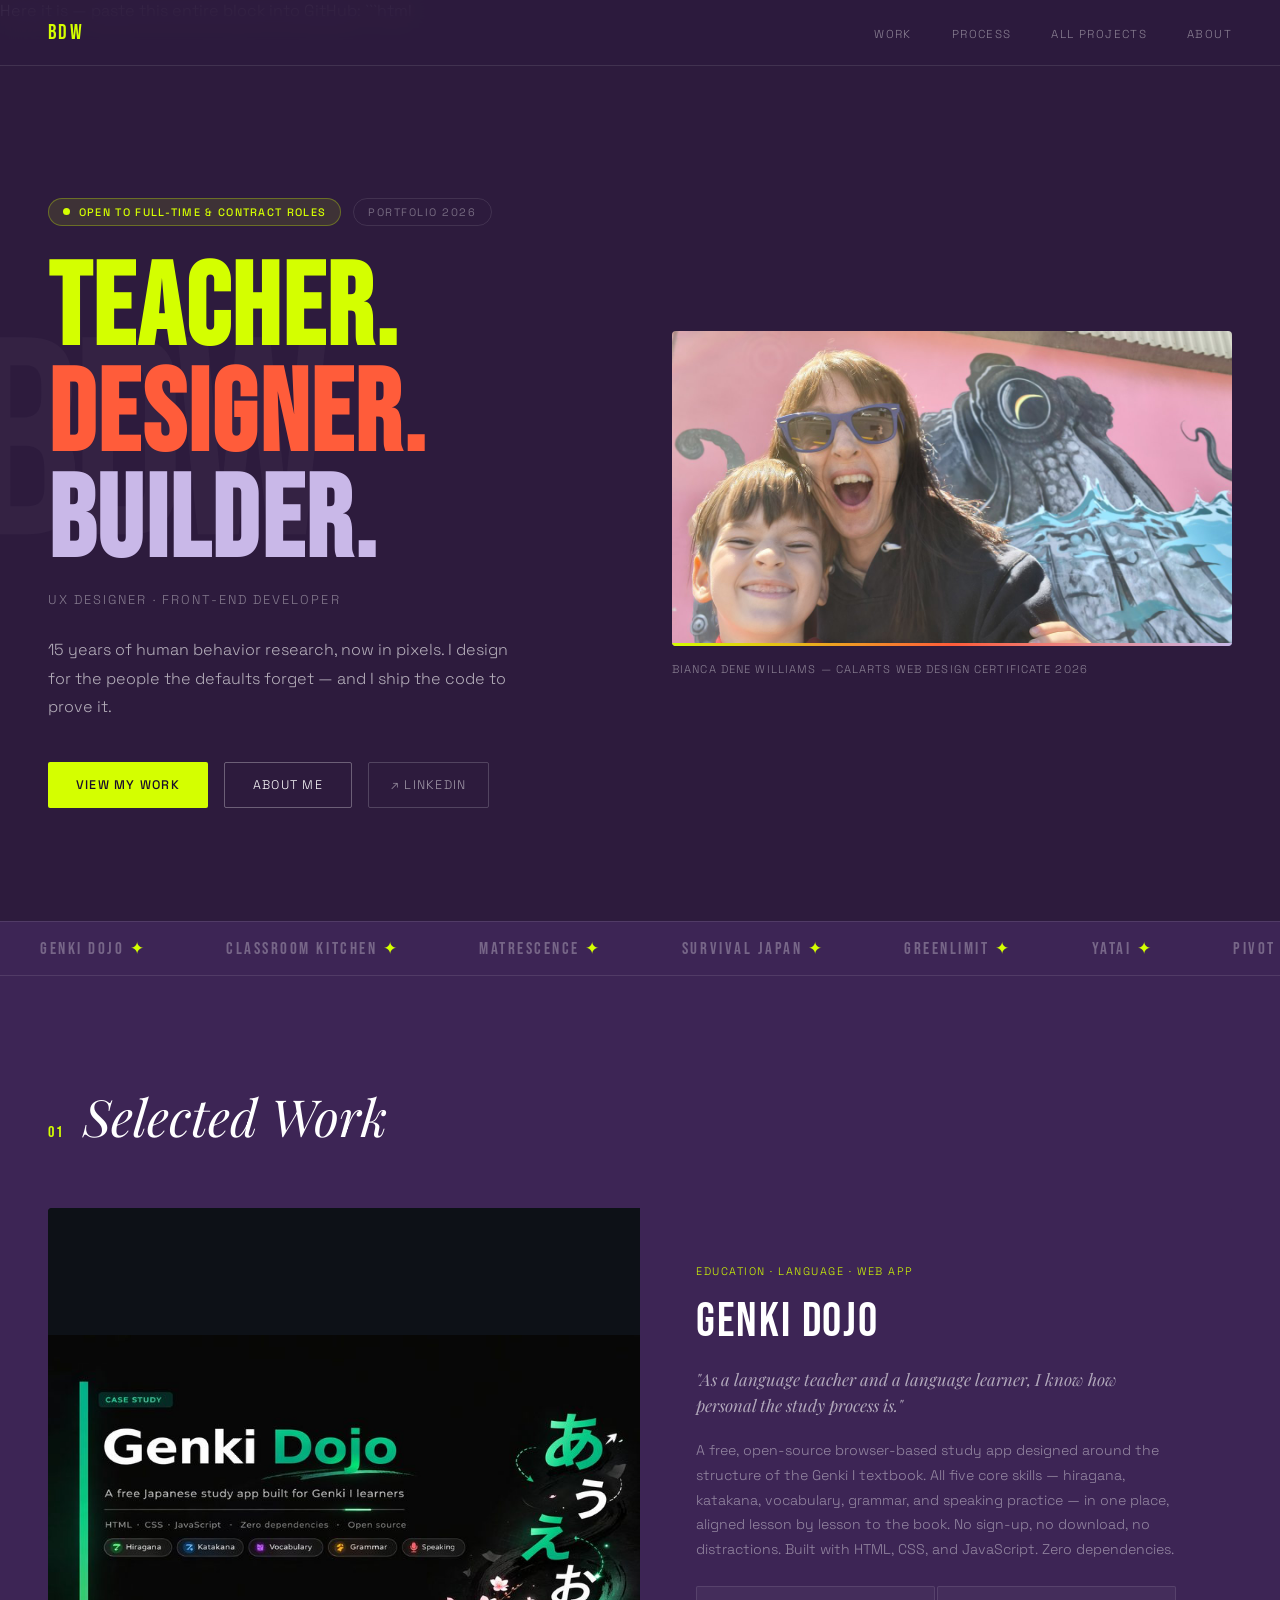
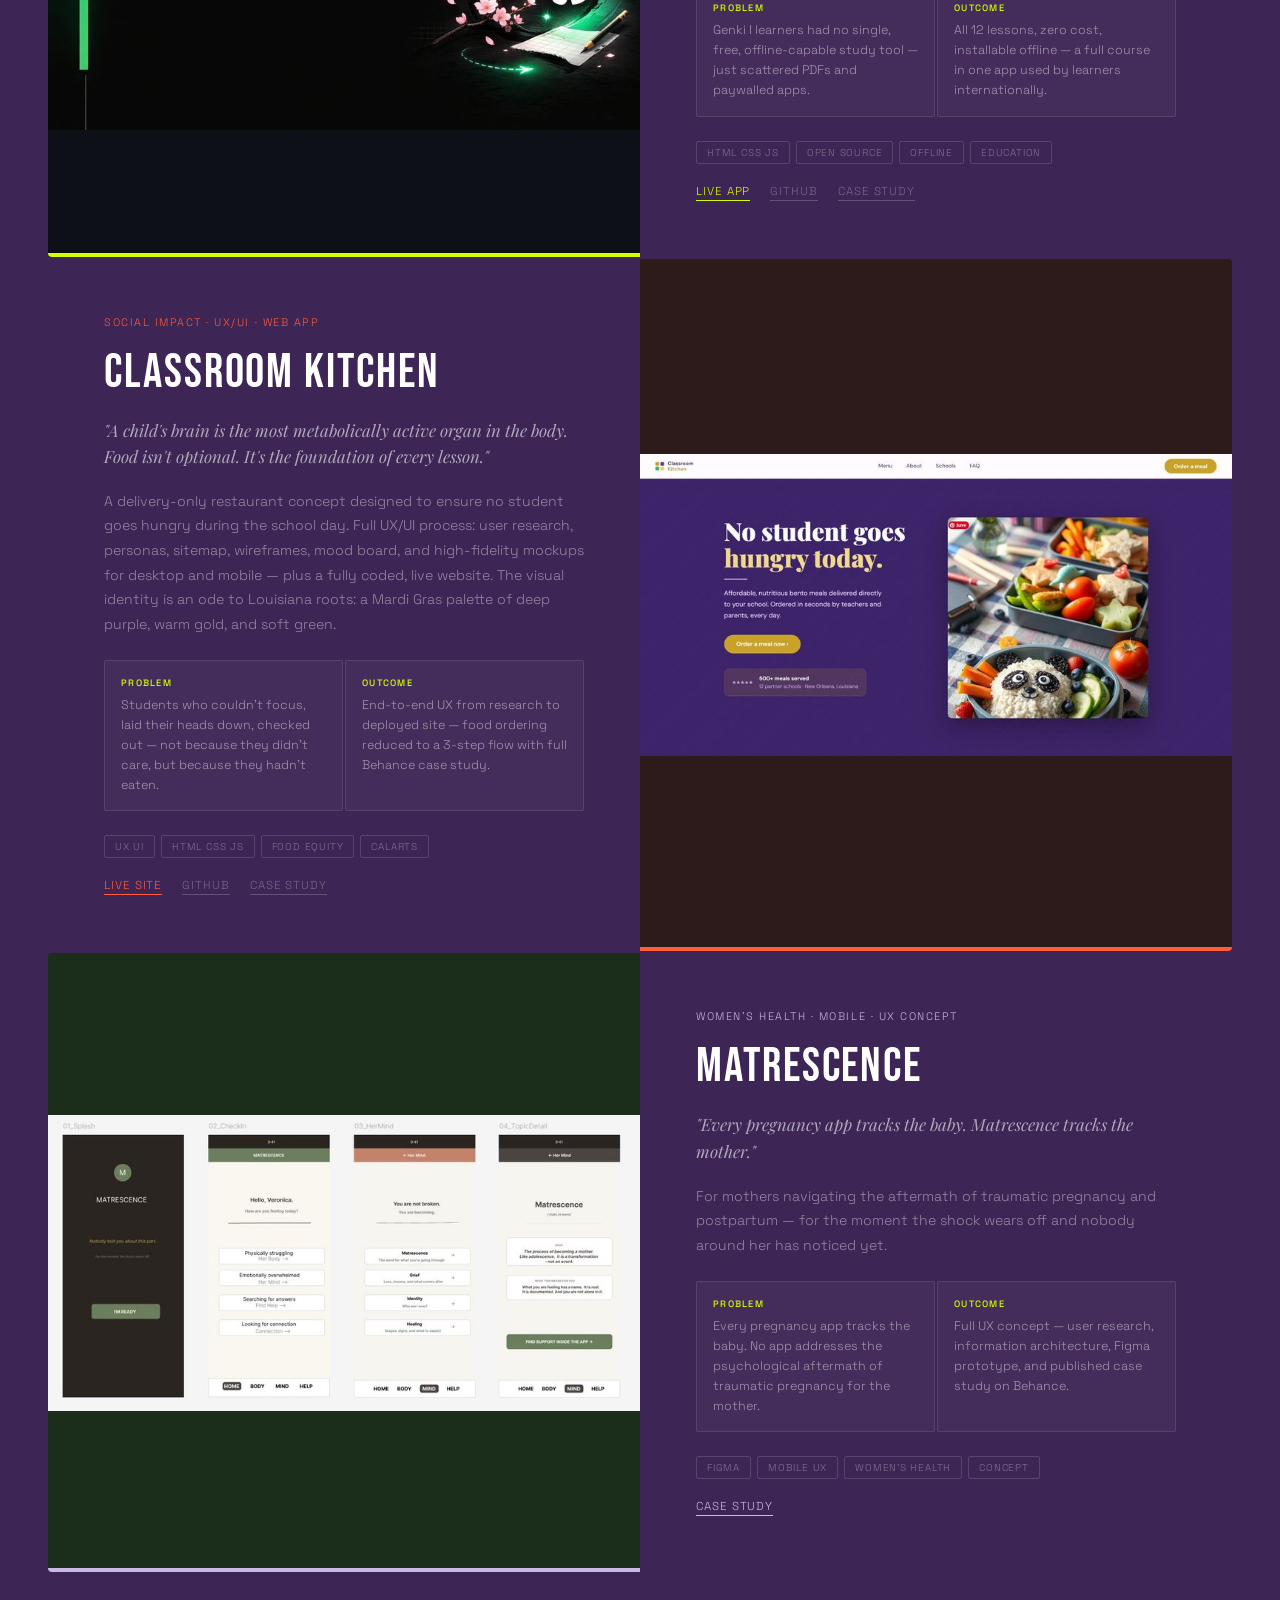
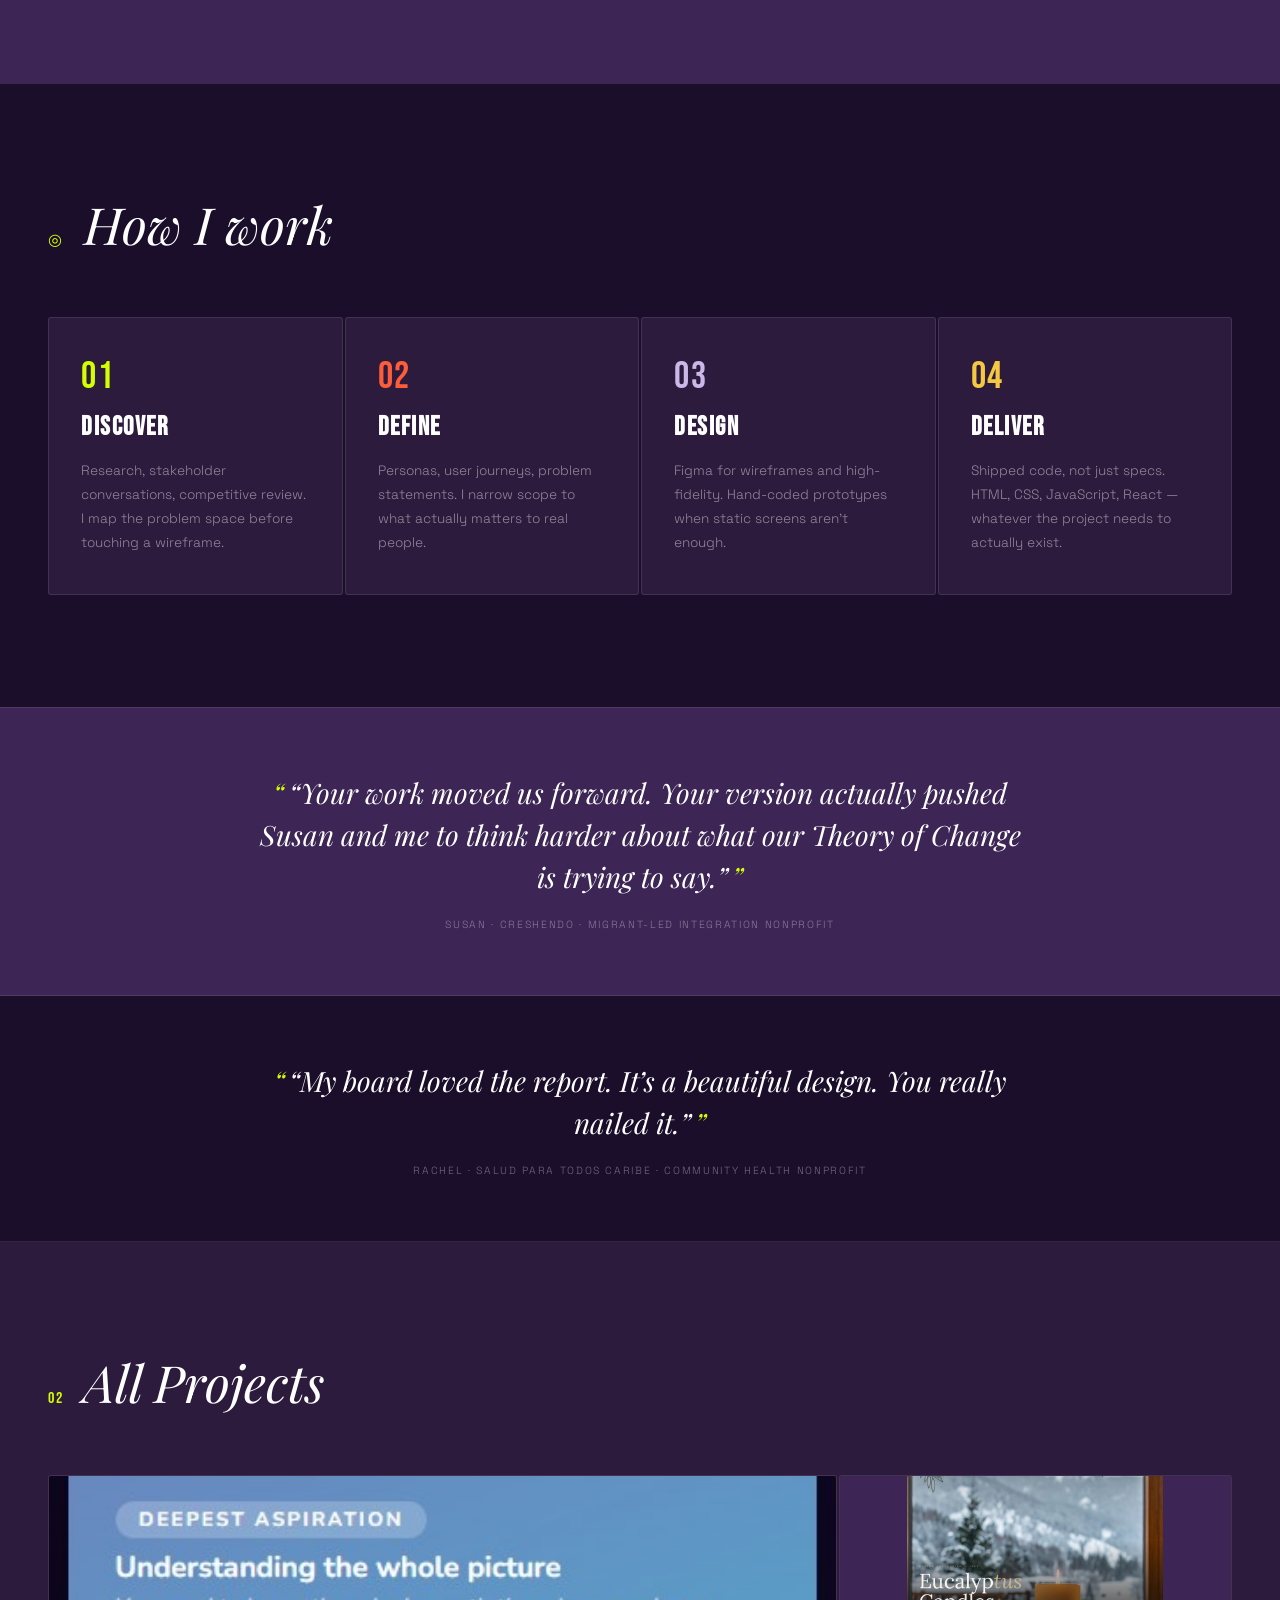
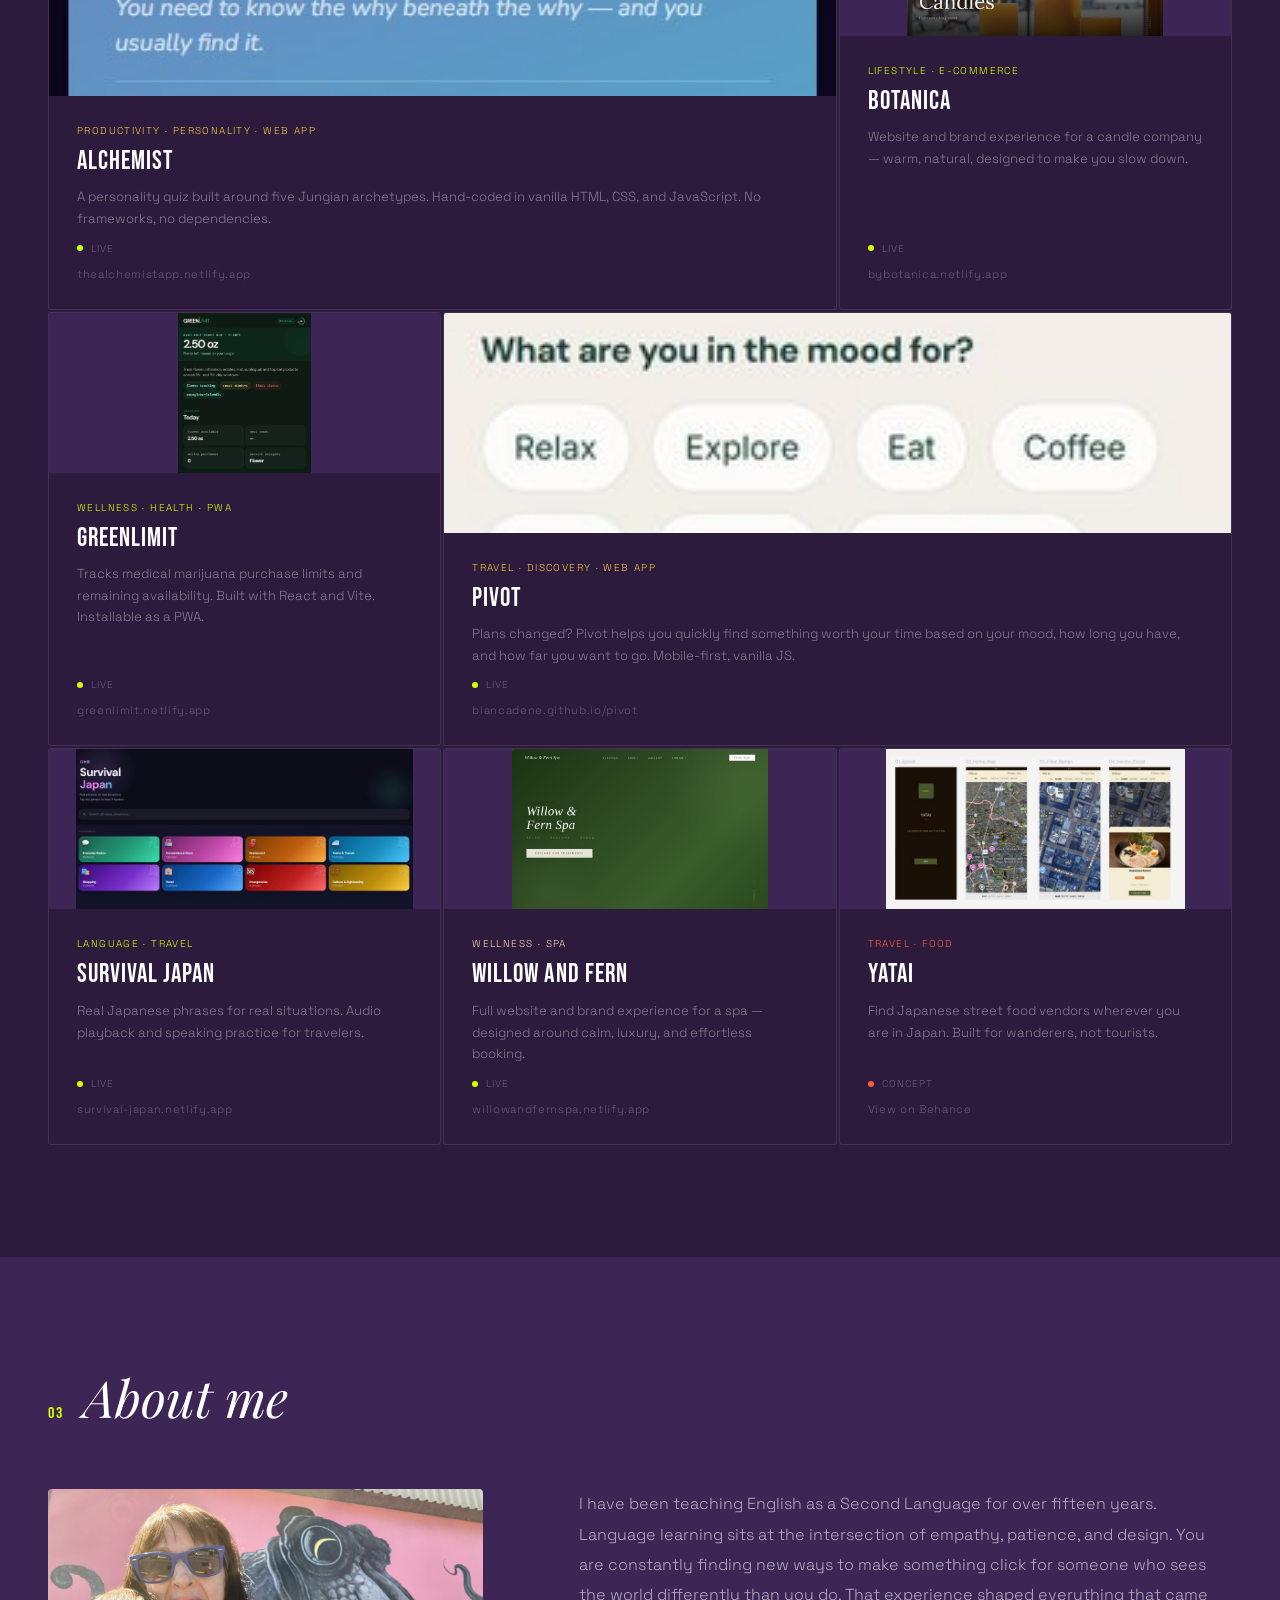
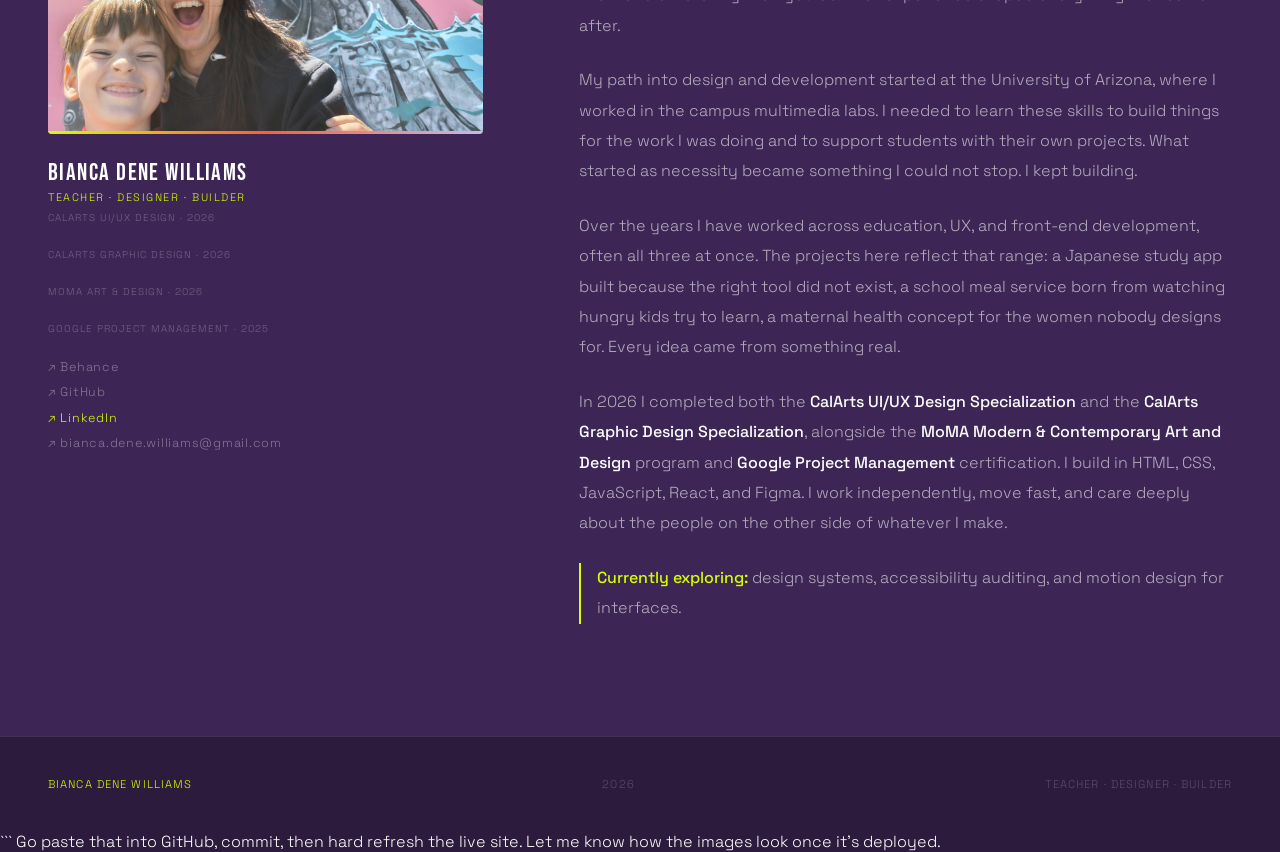
==== index.html @ ab3a1502 "Revise project details and certifications in index.html Updated project descriptions and personal ce" ====
Here it is — paste this entire block into GitHub:

```html
<!DOCTYPE html>
<html lang="en">
<head>
<meta charset="UTF-8">
<meta name="viewport" content="width=device-width, initial-scale=1.0">
<title>Bianca Dene Williams — UX Designer & Front-End Developer</title>
<meta name="description" content="Portfolio of Bianca Dene Williams — UX designer and front-end developer. 15 years of human behavior research, now in pixels. CalArts Web Design Certificate 2026.">
<meta property="og:title" content="Bianca Dene Williams — UX Designer & Front-End Developer">
<meta property="og:description" content="Portfolio of Bianca Dene Williams — UX designer and front-end developer. 15 years of human behavior research, now in pixels. CalArts Web Design Certificate 2026.">
<meta property="og:url" content="https://biancadene.github.io">
<meta property="og:type" content="website">
<meta property="og:image" content="https://biancadene.github.io/images/photo.jpg">
<link rel="preconnect" href="https://fonts.googleapis.com">
<link href="https://fonts.googleapis.com/css2?family=Bebas+Neue&family=Playfair+Display:ital,wght@0,400;1,400&family=Space+Grotesk:wght@300;400;500&display=swap" rel="stylesheet">
<link rel="stylesheet" href="css/style.css">
</head>
<body>

<a href="#work" class="skip-link">Skip to main content</a>

<nav aria-label="Main navigation">
  <a href="#" class="nav-logo">BDW</a>
  <ul class="nav-links">
    <li><a href="#work">Work</a></li>
    <li><a href="#process">Process</a></li>
    <li><a href="#all">All Projects</a></li>
    <li><a href="#about">About</a></li>
  </ul>
  <button class="nav-burger" aria-label="Open menu" aria-expanded="false" aria-controls="mobile-nav">
    <span></span><span></span><span></span>
  </button>
</nav>
<div class="mobile-nav" id="mobile-nav" aria-hidden="true">
  <a href="#work" class="mn-link">Work</a>
  <a href="#process" class="mn-link">Process</a>
  <a href="#all" class="mn-link">All Projects</a>
  <a href="#about" class="mn-link">About</a>
  <a href="https://www.linkedin.com/in/biancadenewilliams/" target="_blank" class="mn-link mn-resume">&#8599; LinkedIn</a>
</div>

<section class="hero" aria-label="Introduction">
  <div class="hero-bg">BDW</div>
  <div class="hero-left">
    <div class="hero-tags">
      <div class="hero-avail"><span class="avail-dot"></span> Open to full-time &amp; contract roles</div>
      <div class="hero-tag">Portfolio 2026</div>
    </div>
    <h1>
      <span class="l1">Teacher.</span>
      <span class="l2">Designer.</span>
      <span class="l3">Builder.</span>
    </h1>
    <div class="hero-role">UX Designer &middot; Front-End Developer</div>
    <p class="hero-sub">15 years of human behavior research, now in pixels. I design for the people the defaults forget — and I ship the code to prove it.</p>
    <div class="ctas">
      <a href="#work" class="btn-p">View my work</a>
      <a href="#about" class="btn-g">About me</a>
      <a href="https://www.linkedin.com/in/biancadenewilliams/" target="_blank" class="btn-r">&#8599; LinkedIn</a>
    </div>
  </div>
  <div class="hero-right">
    <div class="photo-frame">
      <img src="images/photo.jpg" alt="Bianca Dene Williams" loading="eager">
    </div>
    <div class="hero-cap">Bianca Dene Williams &mdash; CalArts Web Design Certificate 2026</div>
  </div>
</section>

<div class="mq">
  <div class="mq-track">
    <span class="mq-item">Genki Dojo <span class="ma">&#10022;</span></span>
    <span class="mq-item">Classroom Kitchen <span class="ma">&#10022;</span></span>
    <span class="mq-item">Matrescence <span class="ma">&#10022;</span></span>
    <span class="mq-item">Survival Japan <span class="ma">&#10022;</span></span>
    <span class="mq-item">GreenLimit <span class="ma">&#10022;</span></span>
    <span class="mq-item">Yatai <span class="ma">&#10022;</span></span>
    <span class="mq-item">Pivot <span class="ma">&#10022;</span></span>
    <span class="mq-item">Willow and Fern <span class="ma">&#10022;</span></span>
    <span class="mq-item">Botanica <span class="ma">&#10022;</span></span>
    <span class="mq-item">Genki Dojo <span class="ma">&#10022;</span></span>
    <span class="mq-item">Classroom Kitchen <span class="ma">&#10022;</span></span>
    <span class="mq-item">Matrescence <span class="ma">&#10022;</span></span>
    <span class="mq-item">Survival Japan <span class="ma">&#10022;</span></span>
    <span class="mq-item">GreenLimit <span class="ma">&#10022;</span></span>
    <span class="mq-item">Yatai <span class="ma">&#10022;</span></span>
    <span class="mq-item">Pivot <span class="ma">&#10022;</span></span>
    <span class="mq-item">Willow and Fern <span class="ma">&#10022;</span></span>
    <span class="mq-item">Botanica <span class="ma">&#10022;</span></span>
  </div>
</div>

<section class="section section-alt" id="work" aria-label="Selected work">
  <div class="sec-hdr reveal"><span class="sec-num">01</span><h2>Selected Work</h2></div>
  <div class="pstack">

    <div class="pcard reveal">
      <div class="pvis pvis-gd" style="padding:0;">
        <img src="images/genki-dojo.jpg" alt="Genki Dojo" style="width:100%;height:100%;object-fit:contain;object-position:center center;background:#0D1117;">
        <div class="pbar"></div>
      </div>
      <div class="pcont">
        <div class="ptype" style="color:var(--neon)">Education · Language · Web App</div>
        <div class="ptitle">Genki Dojo</div>
        <div class="pline">"As a language teacher and a language learner, I know how personal the study process is."</div>
        <div class="pdesc">A free, open-source browser-based study app designed around the structure of the Genki I textbook. All five core skills — hiragana, katakana, vocabulary, grammar, and speaking practice — in one place, aligned lesson by lesson to the book. No sign-up, no download, no distractions. Built with HTML, CSS, and JavaScript. Zero dependencies.</div>
        <div class="poutcome">
          <div class="pout-item"><span class="pout-label">Problem</span> Genki I learners had no single, free, offline-capable study tool — just scattered PDFs and paywalled apps.</div>
          <div class="pout-item"><span class="pout-label">Outcome</span> All 12 lessons, zero cost, installable offline — a full course in one app used by learners internationally.</div>
        </div>
        <div class="ptags"><span class="ptag">HTML CSS JS</span><span class="ptag">Open Source</span><span class="ptag">Offline</span><span class="ptag">Education</span></div>
        <div class="plinks">
          <a href="https://genki-dojo.netlify.app/" target="_blank" class="pl ln">Live App</a>
          <a href="https://github.com/biancadene" target="_blank" class="pl lg">GitHub</a>
          <a href="https://www.behance.net/gallery/228168095/Genki-Dojo" target="_blank" class="pl lg">Case Study</a>
        </div>
      </div>
    </div>

    <div class="pcard flip reveal d1">
      <div class="pvis pvis-ck" style="padding:0;">
        <img src="images/classroom-kitchen.jpg" alt="Classroom Kitchen" style="width:100%;height:100%;object-fit:contain;object-position:center center;background:#2D1B1B;">
        <div class="pbar"></div>
      </div>
      <div class="pcont">
        <div class="ptype" style="color:var(--coral)">Social Impact · UX/UI · Web App</div>
        <div class="ptitle">Classroom Kitchen</div>
        <div class="pline">"A child's brain is the most metabolically active organ in the body. Food isn't optional. It's the foundation of every lesson."</div>
        <div class="pdesc">A delivery-only restaurant concept designed to ensure no student goes hungry during the school day. Full UX/UI process: user research, personas, sitemap, wireframes, mood board, and high-fidelity mockups for desktop and mobile — plus a fully coded, live website. The visual identity is an ode to Louisiana roots: a Mardi Gras palette of deep purple, warm gold, and soft green.</div>
        <div class="poutcome">
          <div class="pout-item"><span class="pout-label">Problem</span> Students who couldn't focus, laid their heads down, checked out — not because they didn't care, but because they hadn't eaten.</div>
          <div class="pout-item"><span class="pout-label">Outcome</span> End-to-end UX from research to deployed site — food ordering reduced to a 3-step flow with full Behance case study.</div>
        </div>
        <div class="ptags"><span class="ptag">UX UI</span><span class="ptag">HTML CSS JS</span><span class="ptag">Food Equity</span><span class="ptag">CalArts</span></div>
        <div class="plinks">
          <a href="https://classroomkitchen.netlify.app/" target="_blank" class="pl lc">Live Site</a>
          <a href="https://github.com/biancadene/classroom-kitchen" target="_blank" class="pl lg">GitHub</a>
          <a href="https://www.behance.net/gallery/228062279/Classroom-Kitchen" target="_blank" class="pl lg">Case Study</a>
        </div>
      </div>
    </div>

    <div class="pcard reveal d2">
      <div class="pvis pvis-ma" style="padding:0;">
        <img src="images/matrescence.jpg" alt="Matrescence" style="width:100%;height:100%;object-fit:contain;object-position:center center;background:#1B2D1B;">
        <div class="pbar"></div>
      </div>
      <div class="pcont">
        <div class="ptype" style="color:var(--lav)">Women's Health · Mobile · UX Concept</div>
        <div class="ptitle">Matrescence</div>
        <div class="pline">"Every pregnancy app tracks the baby. Matrescence tracks the mother."</div>
        <div class="pdesc">For mothers navigating the aftermath of traumatic pregnancy and postpartum — for the moment the shock wears off and nobody around her has noticed yet.</div>
        <div class="poutcome">
          <div class="pout-item"><span class="pout-label">Problem</span> Every pregnancy app tracks the baby. No app addresses the psychological aftermath of traumatic pregnancy for the mother.</div>
          <div class="pout-item"><span class="pout-label">Outcome</span> Full UX concept — user research, information architecture, Figma prototype, and published case study on Behance.</div>
        </div>
        <div class="ptags"><span class="ptag">Figma</span><span class="ptag">Mobile UX</span><span class="ptag">Women's Health</span><span class="ptag">Concept</span></div>
        <div class="plinks">
          <a href="https://www.behance.net/gallery/228005005/Matrescence-Maternal-Wellness-Recovery-App" target="_blank" class="pl ll">Case Study</a>
        </div>
      </div>
    </div>

  </div>
</section>

<section class="section section-process" id="process" aria-label="How I work">
  <div class="sec-hdr reveal"><span class="sec-num">&#9678;</span><h2>How I work</h2></div>
  <div class="proc-grid reveal">
    <div class="proc-step">
      <div class="proc-num">01</div>
      <h3 class="proc-title">Discover</h3>
      <p class="proc-desc">Research, stakeholder conversations, competitive review. I map the problem space before touching a wireframe.</p>
    </div>
    <div class="proc-step">
      <div class="proc-num" style="color:var(--coral)">02</div>
      <h3 class="proc-title">Define</h3>
      <p class="proc-desc">Personas, user journeys, problem statements. I narrow scope to what actually matters to real people.</p>
    </div>
    <div class="proc-step">
      <div class="proc-num" style="color:var(--lav)">03</div>
      <h3 class="proc-title">Design</h3>
      <p class="proc-desc">Figma for wireframes and high-fidelity. Hand-coded prototypes when static screens aren't enough.</p>
    </div>
    <div class="proc-step">
      <div class="proc-num" style="color:var(--gold)">04</div>
      <h3 class="proc-title">Deliver</h3>
      <p class="proc-desc">Shipped code, not just specs. HTML, CSS, JavaScript, React — whatever the project needs to actually exist.</p>
    </div>
  </div>
</section>

<div class="testimonial-band reveal" aria-label="Client testimonials">
  <div class="tb-inner">
    <div class="tb-quote">&ldquo;Your work moved us forward. Your version actually pushed Susan and me to think harder about what our Theory of Change is trying to say.&rdquo;</div>
    <div class="tb-attr">Susan &middot; Creshendo &middot; Migrant-led integration nonprofit</div>
  </div>
</div>

<div class="testimonial-band testimonial-band-alt reveal" aria-label="Client testimonial">
  <div class="tb-inner">
    <div class="tb-quote">&ldquo;My board loved the report. It&rsquo;s a beautiful design. You really nailed it.&rdquo;</div>
    <div class="tb-attr">Rachel &middot; Salud Para Todos Caribe &middot; Community health nonprofit</div>
  </div>
</div>

<section class="section" id="all" aria-label="All projects">
  <div class="sec-hdr reveal"><span class="sec-num">02</span><h2>All Projects</h2></div>
  <div class="wgrid reveal">

    <div class="wi wi-featured">
      <img class="wi-img" src="images/alchemist.jpg" alt="Alchemist" loading="lazy">
      <div class="wi-body">
        <div class="wi-cat" style="color:var(--gold)">Productivity · Personality · Web App</div>
        <div class="wi-title">Alchemist</div>
        <div class="wi-desc">A personality quiz built around five Jungian archetypes. Hand-coded in vanilla HTML, CSS, and JavaScript. No frameworks, no dependencies.</div>
        <div class="wi-status"><span class="dot dl"></span> Live</div>
        <a href="https://thealchemistapp.netlify.app" target="_blank" class="wi-link">thealchemistapp.netlify.app</a>
      </div>
    </div>

    <div class="wi">
      <img class="wi-img" src="images/botanica.jpg" alt="Botanica" loading="lazy">
      <div class="wi-body">
        <div class="wi-cat" style="color:var(--neon)">Lifestyle · E-commerce</div>
        <div class="wi-title">Botanica</div>
        <div class="wi-desc">Website and brand experience for a candle company — warm, natural, designed to make you slow down.</div>
        <div class="wi-status"><span class="dot dl"></span> Live</div>
        <a href="https://bybotanica.netlify.app/" target="_blank" class="wi-link">bybotanica.netlify.app</a>
      </div>
    </div>

    <div class="wi">
      <img class="wi-img" src="images/greenlimit.jpeg" alt="GreenLimit" loading="lazy">
      <div class="wi-body">
        <div class="wi-cat" style="color:var(--neon)">Wellness · Health · PWA</div>
        <div class="wi-title">GreenLimit</div>
        <div class="wi-desc">Tracks medical marijuana purchase limits and remaining availability. Built with React and Vite. Installable as a PWA.</div>
        <div class="wi-status"><span class="dot dl"></span> Live</div>
        <a href="https://greenlimit.netlify.app/" target="_blank" class="wi-link">greenlimit.netlify.app</a>
      </div>
    </div>

    <div class="wi wi-featured wi-featured-right">
      <img class="wi-img" src="images/pivot.jpg" alt="Pivot" loading="lazy">
      <div class="wi-body">
        <div class="wi-cat" style="color:var(--gold)">Travel · Discovery · Web App</div>
        <div class="wi-title">Pivot</div>
        <div class="wi-desc">Plans changed? Pivot helps you quickly find something worth your time based on your mood, how long you have, and how far you want to go. Mobile-first, vanilla JS.</div>
        <div class="wi-status"><span class="dot dl"></span> Live</div>
        <a href="https://biancadene.github.io/pivot/" target="_blank" class="wi-link">biancadene.github.io/pivot</a>
      </div>
    </div>

    <div class="wi">
      <img class="wi-img" src="images/survival-japan.jpg" alt="Survival Japan" loading="lazy">
      <div class="wi-body">
        <div class="wi-cat" style="color:var(--neon)">Language · Travel</div>
        <div class="wi-title">Survival Japan</div>
        <div class="wi-desc">Real Japanese phrases for real situations. Audio playback and speaking practice for travelers.</div>
        <div class="wi-status"><span class="dot dl"></span> Live</div>
        <a href="https://survival-japan.netlify.app/" target="_blank" class="wi-link">survival-japan.netlify.app</a>
      </div>
    </div>

    <div class="wi">
      <img class="wi-img" src="images/willow-fern.jpg" alt="Willow and Fern Spa" loading="lazy">
      <div class="wi-body">
        <div class="wi-cat" style="color:var(--peach)">Wellness · Spa</div>
        <div class="wi-title">Willow and Fern</div>
        <div class="wi-desc">Full website and brand experience for a spa — designed around calm, luxury, and effortless booking.</div>
        <div class="wi-status"><span class="dot dl"></span> Live</div>
        <a href="https://willowandfernspa.netlify.app/" target="_blank" class="wi-link">willowandfernspa.netlify.app</a>
      </div>
    </div>

    <div class="wi">
      <img class="wi-img" src="images/yatai.jpg" alt="Yatai" loading="lazy">
      <div class="wi-body">
        <div class="wi-cat" style="color:var(--coral)">Travel · Food</div>
        <div class="wi-title">Yatai</div>
        <div class="wi-desc">Find Japanese street food vendors wherever you are in Japan. Built for wanderers, not tourists.</div>
        <div class="wi-status"><span class="dot dc"></span> Concept</div>
        <a href="https://www.behance.net/biancawilliams" target="_blank" class="wi-link">View on Behance</a>
      </div>
    </div>

  </div>
</section>

<section class="section section-alt" id="about" aria-label="About Bianca">
  <div class="sec-hdr reveal"><span class="sec-num">03</span><h2>About me</h2></div>
  <div class="about-grid">
    <div class="about-left reveal">
      <div class="photo-block">
        <img src="images/photo.jpg" alt="Bianca Dene Williams">
      </div>
      <div class="about-name">Bianca Dene Williams</div>
      <div class="about-role">Teacher · Designer · Builder</div>
      <div class="about-cert">CalArts UI/UX Design · 2026</div>
      <div class="about-cert">CalArts Graphic Design · 2026</div>
      <div class="about-cert">MoMA Art &amp; Design · 2026</div>
      <div class="about-cert">Google Project Management · 2025</div>
      <div class="socials">
        <a href="https://www.behance.net/biancawilliams" target="_blank" class="soc">&#8599; Behance</a>
        <a href="https://github.com/biancadene" target="_blank" class="soc">&#8599; GitHub</a>
        <a href="https://www.linkedin.com/in/biancadenewilliams/" target="_blank" class="soc soc-resume">&#8599; LinkedIn</a>
        <a href="mailto:bianca.dene.williams@gmail.com" class="soc">&#8599; bianca.dene.williams@gmail.com</a>
      </div>
    </div>
    <div class="about-body reveal d1">
      <p>I have been teaching English as a Second Language for over fifteen years. Language learning sits at the intersection of empathy, patience, and design. You are constantly finding new ways to make something click for someone who sees the world differently than you do. That experience shaped everything that came after.</p>
      <p>My path into design and development started at the University of Arizona, where I worked in the campus multimedia labs. I needed to learn these skills to build things for the work I was doing and to support students with their own projects. What started as necessity became something I could not stop. I kept building.</p>
      <p>Over the years I have worked across education, UX, and front-end development, often all three at once. The projects here reflect that range: a Japanese study app built because the right tool did not exist, a school meal service born from watching hungry kids try to learn, a maternal health concept for the women nobody designs for. Every idea came from something real.</p>
      <p>In 2026 I completed both the <strong>CalArts UI/UX Design Specialization</strong> and the <strong>CalArts Graphic Design Specialization</strong>, alongside the <strong>MoMA Modern &amp; Contemporary Art and Design</strong> program and <strong>Google Project Management</strong> certification. I build in HTML, CSS, JavaScript, React, and Figma. I work independently, move fast, and care deeply about the people on the other side of whatever I make.</p>
      <p class="about-next"><strong>Currently exploring:</strong> design systems, accessibility auditing, and motion design for interfaces.</p>
    </div>
  </div>
</section>

<footer>
  <span class="fn">Bianca Dene Williams</span>
  <span>2026</span>
  <span>Teacher · Designer · Builder</span>
</footer>

<script>
const reveals = document.querySelectorAll(".reveal");
const io = new IntersectionObserver(entries => {
  entries.forEach(e => {
    if (e.isIntersecting) { e.target.classList.add("visible"); io.unobserve(e.target); }
  });
}, { threshold: 0.08 });
reveals.forEach(el => io.observe(el));

const burger = document.querySelector(".nav-burger");
const mobileNav = document.getElementById("mobile-nav");
burger.addEventListener("click", () => {
  const open = burger.getAttribute("aria-expanded") === "true";
  burger.setAttribute("aria-expanded", !open);
  burger.classList.toggle("open", !open);
  mobileNav.classList.toggle("open", !open);
  mobileNav.setAttribute("aria-hidden", open);
});
document.querySelectorAll(".mn-link").forEach(l => l.addEventListener("click", () => {
  burger.setAttribute("aria-expanded", "false");
  burger.classList.remove("open");
  mobileNav.classList.remove("open");
  mobileNav.setAttribute("aria-hidden", "true");
}));
</script>
</body>
</html>
```

Go paste that into GitHub, commit, then hard refresh the live site. Let me know how the images look once it's deployed.
---- css/style.css ----
*,*::before,*::after{box-sizing:border-box;margin:0;padding:0}
.skip-link{position:absolute;top:-100%;left:1rem;background:var(--neon);color:var(--ink);font-size:0.75rem;font-weight:500;letter-spacing:0.1em;text-transform:uppercase;padding:8px 16px;border-radius:2px;text-decoration:none;z-index:999;transition:top 0.2s}
.skip-link:focus{top:1rem}
:root{
  --plum:#2D1B3D;--plum-mid:#3D2555;--neon:#D4FF00;
  --coral:#FF5C3A;--lav:#C9B8E8;--peach:#FFD4B8;--gold:#F5C842;
  --ink:#1A0E2B;--white:#FFFFFF;--muted:rgba(255,255,255,0.45);--border:rgba(255,255,255,0.1)
}
html{scroll-behavior:smooth}
body{background:var(--plum);color:var(--white);font-family:"Space Grotesk",sans-serif;font-weight:300;overflow-x:hidden}
nav{position:fixed;top:0;left:0;right:0;z-index:100;display:flex;justify-content:space-between;align-items:center;padding:1.25rem 3rem;background:rgba(45,27,61,0.9);backdrop-filter:blur(16px);border-bottom:1px solid var(--border)}
.nav-logo{font-family:"Bebas Neue",sans-serif;font-size:1.3rem;letter-spacing:0.12em;color:var(--neon);text-decoration:none}
.nav-links{display:flex;gap:2.5rem;list-style:none}
.nav-links a{font-size:0.72rem;letter-spacing:0.12em;text-transform:uppercase;color:var(--muted);text-decoration:none;transition:color 0.2s}
.nav-links a:hover{color:var(--neon)}
.hero{min-height:100vh;padding:9rem 3rem 5rem;display:grid;grid-template-columns:1fr 1fr;gap:4rem;align-items:center;overflow:hidden}
.hero-bg{position:absolute;top:50%;left:-2rem;transform:translateY(-50%);font-family:"Bebas Neue",sans-serif;font-size:clamp(14rem,22vw,22rem);letter-spacing:-0.04em;color:rgba(255,255,255,0.03);line-height:0.85;pointer-events:none;user-select:none;white-space:nowrap;z-index:0}
.hero-left{z-index:2}
.hero-tags{display:flex;align-items:center;gap:0.75rem;flex-wrap:wrap;margin-bottom:2rem}
.hero-avail{display:inline-flex;align-items:center;gap:0.55rem;background:rgba(212,255,0,0.1);border:1px solid rgba(212,255,0,0.3);color:var(--neon);font-size:0.68rem;font-weight:500;letter-spacing:0.12em;text-transform:uppercase;padding:6px 14px;border-radius:20px}
.avail-dot{width:7px;height:7px;border-radius:50%;background:var(--neon);flex-shrink:0;animation:pulse 2s ease-in-out infinite}
@keyframes pulse{0%,100%{opacity:1;box-shadow:0 0 0 0 rgba(212,255,0,0.4)}50%{opacity:0.7;box-shadow:0 0 0 5px rgba(212,255,0,0)}}
.hero-tag{display:inline-flex;align-items:center;gap:0.6rem;background:transparent;border:1px solid var(--border);color:rgba(255,255,255,0.35);font-size:0.68rem;font-weight:400;letter-spacing:0.14em;text-transform:uppercase;padding:6px 14px;border-radius:20px}
.hero-role{font-size:0.8rem;letter-spacing:0.16em;text-transform:uppercase;color:rgba(255,255,255,0.42);margin-bottom:1.5rem;margin-top:-0.5rem}
h1{font-family:"Bebas Neue",sans-serif;font-size:clamp(4.5rem,9vw,8.5rem);line-height:0.92;letter-spacing:0.02em;margin-bottom:0.2em}
.l1{color:var(--neon);display:block}.l2{color:var(--coral);display:block}.l3{color:var(--lav);display:block}
.hero-sub{font-size:1rem;line-height:1.8;color:rgba(255,255,255,0.65);max-width:46ch;margin:1.75rem 0 2.5rem}
.ctas{display:flex;gap:1rem;flex-wrap:wrap}
.btn-p{display:inline-flex;align-items:center;gap:0.5rem;background:var(--neon);color:var(--ink);font-size:0.78rem;font-weight:500;letter-spacing:0.1em;text-transform:uppercase;padding:14px 28px;text-decoration:none;border-radius:2px;transition:transform 0.2s,box-shadow 0.2s}
.btn-p:hover{transform:translateY(-2px);box-shadow:0 8px 24px rgba(212,255,0,0.3)}
.btn-g{display:inline-flex;align-items:center;gap:0.5rem;border:1px solid rgba(255,255,255,0.3);color:var(--white);font-size:0.78rem;letter-spacing:0.1em;text-transform:uppercase;padding:14px 28px;text-decoration:none;border-radius:2px;transition:border-color 0.2s,background 0.2s}
.btn-g:hover{border-color:var(--lav);background:rgba(201,184,232,0.1)}
.hero-right{display:flex;flex-direction:column;gap:1rem}
.photo-frame{width:100%;aspect-ratio:16/9;border-radius:4px;overflow:hidden;position:relative}
.photo-frame::after{content:"";position:absolute;bottom:0;left:0;right:0;height:3px;background:linear-gradient(90deg,var(--neon),var(--coral),var(--lav))}
.photo-frame img{width:100%;height:100%;object-fit:cover;object-position:center 30%;display:block}
.hero-cap{font-size:0.7rem;letter-spacing:0.1em;color:var(--muted);text-transform:uppercase}
.mq{overflow:hidden;border-top:1px solid var(--border);border-bottom:1px solid var(--border);padding:1rem 0;background:var(--plum-mid)}
.mq-track{display:flex;animation:mq 24s linear infinite;width:max-content}
.mq-item{font-family:"Bebas Neue",sans-serif;font-size:1.05rem;letter-spacing:0.15em;padding:0 2.5rem;white-space:nowrap;color:rgba(255,255,255,0.3)}
.ma{color:var(--neon)}
@keyframes mq{from{transform:translateX(0)}to{transform:translateX(-50%)}}
.section{padding:7rem 3rem}.section-alt{background:var(--plum-mid)}
.sec-hdr{display:flex;align-items:baseline;gap:1.25rem;margin-bottom:4rem}
.sec-num{font-family:"Bebas Neue",sans-serif;font-size:1rem;color:var(--neon);letter-spacing:0.1em}
h2{font-family:"Playfair Display",serif;font-size:clamp(2rem,4vw,3.25rem);font-weight:400;line-height:1.1;font-style:italic}
.pstack{display:flex;flex-direction:column;gap:2px}
.pcard{display:grid;grid-template-columns:1fr 1fr;min-height:400px;overflow:hidden;border-radius:4px;transition:transform 0.35s}
.pcard:hover{transform:scale(1.004)}
.pcard.flip{direction:rtl}.pcard.flip>*{direction:ltr}
.pvis{position:relative;display:flex;align-items:center;justify-content:center;overflow:hidden;min-height:360px;height:100%}
.pvis-gd{background:linear-gradient(135deg,#0D1117 0%,#1a3a2a 100%)}
.pvis-ck{background:linear-gradient(135deg,#2D1B1B 0%,#4A2040 100%)}
.pvis-ma{background:linear-gradient(135deg,#1B2D1B 0%,#2A4035 100%)}
.pvis-inner{display:flex;flex-direction:column;align-items:center;justify-content:center;gap:0.75rem;padding:2rem;text-align:center}
.pvis-glyph{font-family:"Bebas Neue",sans-serif;font-size:7rem;line-height:1;opacity:0.22}
.pvis-pill{background:rgba(255,255,255,0.07);border:1px solid rgba(255,255,255,0.14);color:rgba(255,255,255,0.45);font-size:0.62rem;letter-spacing:0.16em;text-transform:uppercase;padding:5px 14px;border-radius:20px}
.pbar{position:absolute;bottom:0;left:0;right:0;height:4px}
.pvis-gd .pbar{background:var(--neon)}.pvis-ck .pbar{background:var(--coral)}.pvis-ma .pbar{background:var(--lav)}
.pcont{background:var(--plum-mid);padding:3.5rem;display:flex;flex-direction:column;justify-content:center;gap:1.25rem}
.ptype{font-size:0.68rem;letter-spacing:0.14em;text-transform:uppercase}
.ptitle{font-family:"Bebas Neue",sans-serif;font-size:3rem;letter-spacing:0.04em;line-height:1}
.pline{font-family:"Playfair Display",serif;font-style:italic;font-size:1.05rem;color:rgba(255,255,255,0.6);line-height:1.55}
.pdesc{font-size:0.88rem;color:rgba(255,255,255,0.45);line-height:1.75}
.ptags{display:flex;flex-wrap:wrap;gap:6px}
.ptag{font-size:0.62rem;letter-spacing:0.08em;text-transform:uppercase;padding:4px 10px;border:1px solid rgba(255,255,255,0.14);border-radius:2px;color:rgba(255,255,255,0.35)}
.plinks{display:flex;gap:1.25rem;flex-wrap:wrap}
.pl{font-size:0.72rem;letter-spacing:0.08em;text-transform:uppercase;text-decoration:none;padding-bottom:2px;border-bottom:1px solid;transition:opacity 0.2s}
.pl:hover{opacity:0.65}
.ln{color:var(--neon);border-color:var(--neon)}.lc{color:var(--coral);border-color:var(--coral)}.ll{color:var(--lav);border-color:var(--lav)}.lg{color:rgba(255,255,255,0.3);border-color:rgba(255,255,255,0.2)}
.wi{background:var(--plum);border:1px solid var(--border);display:flex;flex-direction:column;border-radius:3px;overflow:hidden;transition:background 0.2s,border-color 0.2s}
.wi:hover{background:var(--plum-mid);border-color:rgba(255,255,255,0.2)}
.wi-img{width:100%;height:160px;object-fit:contain;object-position:center center;background:var(--plum-mid);display:block;flex-shrink:0}
.wi-body{padding:1.75rem;display:flex;flex-direction:column;gap:0.75rem;flex:1}
.wi-cat{font-size:0.62rem;letter-spacing:0.14em;text-transform:uppercase}
.wi-title{font-family:"Bebas Neue",sans-serif;font-size:1.6rem;letter-spacing:0.04em;line-height:1}
.wi-desc{font-size:0.82rem;color:rgba(255,255,255,0.42);line-height:1.65;flex:1}
.wi-status{display:flex;align-items:center;gap:0.5rem;font-size:0.62rem;letter-spacing:0.1em;text-transform:uppercase;color:rgba(255,255,255,0.3)}
.dot{width:6px;height:6px;border-radius:50%;flex-shrink:0}
.dl{background:var(--neon)}.dc{background:var(--coral)}.dp{background:var(--lav)}
.wi-link{font-size:0.7rem;letter-spacing:0.06em;color:rgba(255,255,255,0.28);text-decoration:none;transition:color 0.2s}
.wi-link:hover{color:var(--neon)}
.about-grid{display:grid;grid-template-columns:1fr 1.5fr;gap:6rem;align-items:start}
.about-left{position:sticky;top:8rem}
.photo-block{width:100%;aspect-ratio:16/9;border-radius:4px;overflow:hidden;position:relative;margin-bottom:1.5rem}
.photo-block::after{content:"";position:absolute;bottom:0;left:0;right:0;height:3px;background:linear-gradient(90deg,var(--neon),var(--coral),var(--lav))}
.photo-block img{width:100%;height:100%;object-fit:cover;object-position:center 30%;display:block}
.about-name{font-family:"Bebas Neue",sans-serif;font-size:1.5rem;letter-spacing:0.06em;margin-bottom:0.2rem}
.about-role{font-size:0.68rem;letter-spacing:0.14em;text-transform:uppercase;color:var(--neon);margin-bottom:0.4rem}
.about-cert{font-size:0.62rem;letter-spacing:0.1em;text-transform:uppercase;color:rgba(255,255,255,0.28);margin-bottom:1.5rem}
.socials{display:flex;flex-direction:column;gap:0.6rem}
.soc{font-size:0.78rem;letter-spacing:0.06em;color:rgba(255,255,255,0.38);text-decoration:none;display:flex;align-items:center;gap:0.5rem;transition:color 0.2s}
.soc:hover{color:var(--neon)}
.about-body p{font-size:1rem;line-height:1.9;color:rgba(255,255,255,0.62);margin-bottom:1.5rem}
.about-body p:last-child{margin:0}
.about-body strong{color:var(--white);font-weight:500}
.hi{color:var(--neon)}
footer{border-top:1px solid var(--border);padding:2.5rem 3rem;display:flex;justify-content:space-between;align-items:center;font-size:0.7rem;letter-spacing:0.1em;text-transform:uppercase;color:rgba(255,255,255,0.22)}
.fn{color:var(--neon)}
.reveal{opacity:0;transform:translateY(22px);transition:opacity 0.75s ease,transform 0.75s ease}
.reveal.visible{opacity:1;transform:translateY(0)}
.d1{transition-delay:0.1s}.d2{transition-delay:0.2s}
@media(max-width:900px){
  nav{padding:1rem 1.5rem}.nav-links{display:none}
  .hero{grid-template-columns:1fr;padding:7rem 1.5rem 3rem;gap:2.5rem}
  .section{padding:4.5rem 1.5rem}
  .pcard{grid-template-columns:1fr}.pcard.flip{direction:ltr}.pvis{min-height:200px}
  .about-grid{grid-template-columns:1fr;gap:2.5rem}.about-left{position:static}
  footer{flex-direction:column;gap:0.75rem;text-align:center}
}
.pvis img{width:100%;height:100%;object-fit:cover;display:block;position:absolute;top:0;left:0;}
.wi-img-ph{width:100%;height:160px;background:linear-gradient(135deg,#1B2D1B 0%,#3D2555 100%);display:flex;align-items:center;justify-content:center;gap:1.25rem;flex-shrink:0;position:relative;overflow:hidden}
.wi-img-ph::before{content:"";position:absolute;inset:0;background:radial-gradient(circle at 30% 50%,rgba(212,255,0,0.08),transparent 60%)}
.ph-mark{font-family:"Bebas Neue",sans-serif;font-size:2.4rem;letter-spacing:0.08em;color:var(--neon);position:relative;z-index:1}
.ph-mark-alt{color:var(--lav)}
.ph-dot{width:6px;height:6px;border-radius:50%;background:var(--coral);position:relative;z-index:1}
.poutcome{display:grid;grid-template-columns:1fr 1fr;gap:2px;margin:0.25rem 0}
.pout-item{background:rgba(255,255,255,0.04);border:1px solid var(--border);padding:0.9rem 1rem;font-size:0.78rem;line-height:1.6;color:rgba(255,255,255,0.5);border-radius:2px}
.pout-label{display:block;font-size:0.58rem;letter-spacing:0.14em;text-transform:uppercase;color:var(--neon);margin-bottom:0.35rem;font-weight:500}
.section-process{background:var(--ink)}
.proc-grid{display:grid;grid-template-columns:repeat(4,1fr);gap:2px}
.proc-step{background:var(--plum);padding:2.5rem 2rem;border-radius:3px;display:flex;flex-direction:column;gap:1rem;border:1px solid var(--border);transition:background 0.2s,transform 0.2s}
.proc-step:hover{background:var(--plum-mid);transform:translateY(-3px)}
.proc-num{font-family:"Bebas Neue",sans-serif;font-size:2.4rem;line-height:1;color:var(--neon);letter-spacing:0.04em}
.proc-title{font-family:"Bebas Neue",sans-serif;font-size:1.6rem;letter-spacing:0.06em;color:var(--white)}
.proc-desc{font-size:0.85rem;line-height:1.75;color:rgba(255,255,255,0.48)}
.testimonial-band{background:var(--plum-mid);border-top:1px solid var(--border);border-bottom:1px solid var(--border);padding:4rem 3rem}
.tb-inner{max-width:780px;margin:0 auto;text-align:center;display:flex;flex-direction:column;gap:1.25rem}
.tb-quote{font-family:"Playfair Display",serif;font-style:italic;font-size:clamp(1.25rem,2.5vw,1.75rem);line-height:1.5;color:var(--white)}
.tb-quote::before{content:'\201C';color:var(--neon);margin-right:0.15em}
.tb-quote::after{content:'\201D';color:var(--neon);margin-left:0.15em}
.tb-attr{font-size:0.65rem;letter-spacing:0.16em;text-transform:uppercase;color:rgba(255,255,255,0.38)}
.testimonial-band-alt{background:var(--ink);border-top:none}
.wgrid{display:grid;grid-template-columns:repeat(3,1fr);gap:2px}
.wi-featured{grid-column:span 2}
.wi-featured .wi-img{height:220px;object-fit:cover}
.wi-featured-right{grid-column:2 / span 2}
@supports (animation-timeline:view()){
  .sec-num{animation:num-slide linear both;animation-timeline:view();animation-range:entry 0% entry 35%}
  @keyframes num-slide{from{opacity:0;transform:translateX(-10px)}to{opacity:1;transform:translateX(0)}}
}
@media(max-width:900px){
  .proc-grid{grid-template-columns:1fr 1fr}
  .testimonial-band{padding:3rem 1.5rem}
  .wgrid{grid-template-columns:1fr}
  .wi-featured,.wi-featured-right{grid-column:span 1}
  .poutcome{grid-template-columns:1fr}
}
@media(max-width:560px){
  .proc-grid{grid-template-columns:1fr}
  .hero-tags{flex-direction:column;align-items:flex-start}
}
.btn-r{display:inline-flex;align-items:center;gap:0.5rem;border:1px solid rgba(255,255,255,0.18);color:rgba(255,255,255,0.55);font-size:0.78rem;letter-spacing:0.1em;text-transform:uppercase;padding:14px 22px;text-decoration:none;border-radius:2px;transition:border-color 0.2s,color 0.2s}
.btn-r:hover{border-color:var(--neon);color:var(--neon)}
.soc-resume{color:var(--neon) !important}
.about-next{border-left:2px solid var(--neon);padding-left:1rem !important;margin-top:0.5rem}
.about-next strong{color:var(--neon) !important}
.nav-burger{display:none;flex-direction:column;justify-content:space-between;width:22px;height:15px;background:none;border:none;cursor:pointer;padding:0;flex-shrink:0}
.nav-burger span{display:block;height:1.5px;background:var(--white);border-radius:1px;transition:transform 0.25s,opacity 0.25s}
.nav-burger.open span:nth-child(1){transform:translateY(6.75px) rotate(45deg)}
.nav-burger.open span:nth-child(2){opacity:0}
.nav-burger.open span:nth-child(3){transform:translateY(-6.75px) rotate(-45deg)}
.mobile-nav{display:none;position:fixed;top:0;left:0;right:0;bottom:0;z-index:99;background:var(--ink);flex-direction:column;align-items:center;justify-content:center;gap:2.5rem;padding:2rem}
.mobile-nav.open{display:flex}
.mn-link{font-family:"Bebas Neue",sans-serif;font-size:2.4rem;letter-spacing:0.06em;color:rgba(255,255,255,0.6);text-decoration:none;transition:color 0.2s}
.mn-link:hover{color:var(--neon)}
.mn-resume{font-size:1rem;letter-spacing:0.14em;color:var(--neon) !important;border:1px solid rgba(212,255,0,0.3);padding:10px 24px;border-radius:20px;margin-top:1rem}
@media(max-width:900px){.nav-burger{display:flex}}
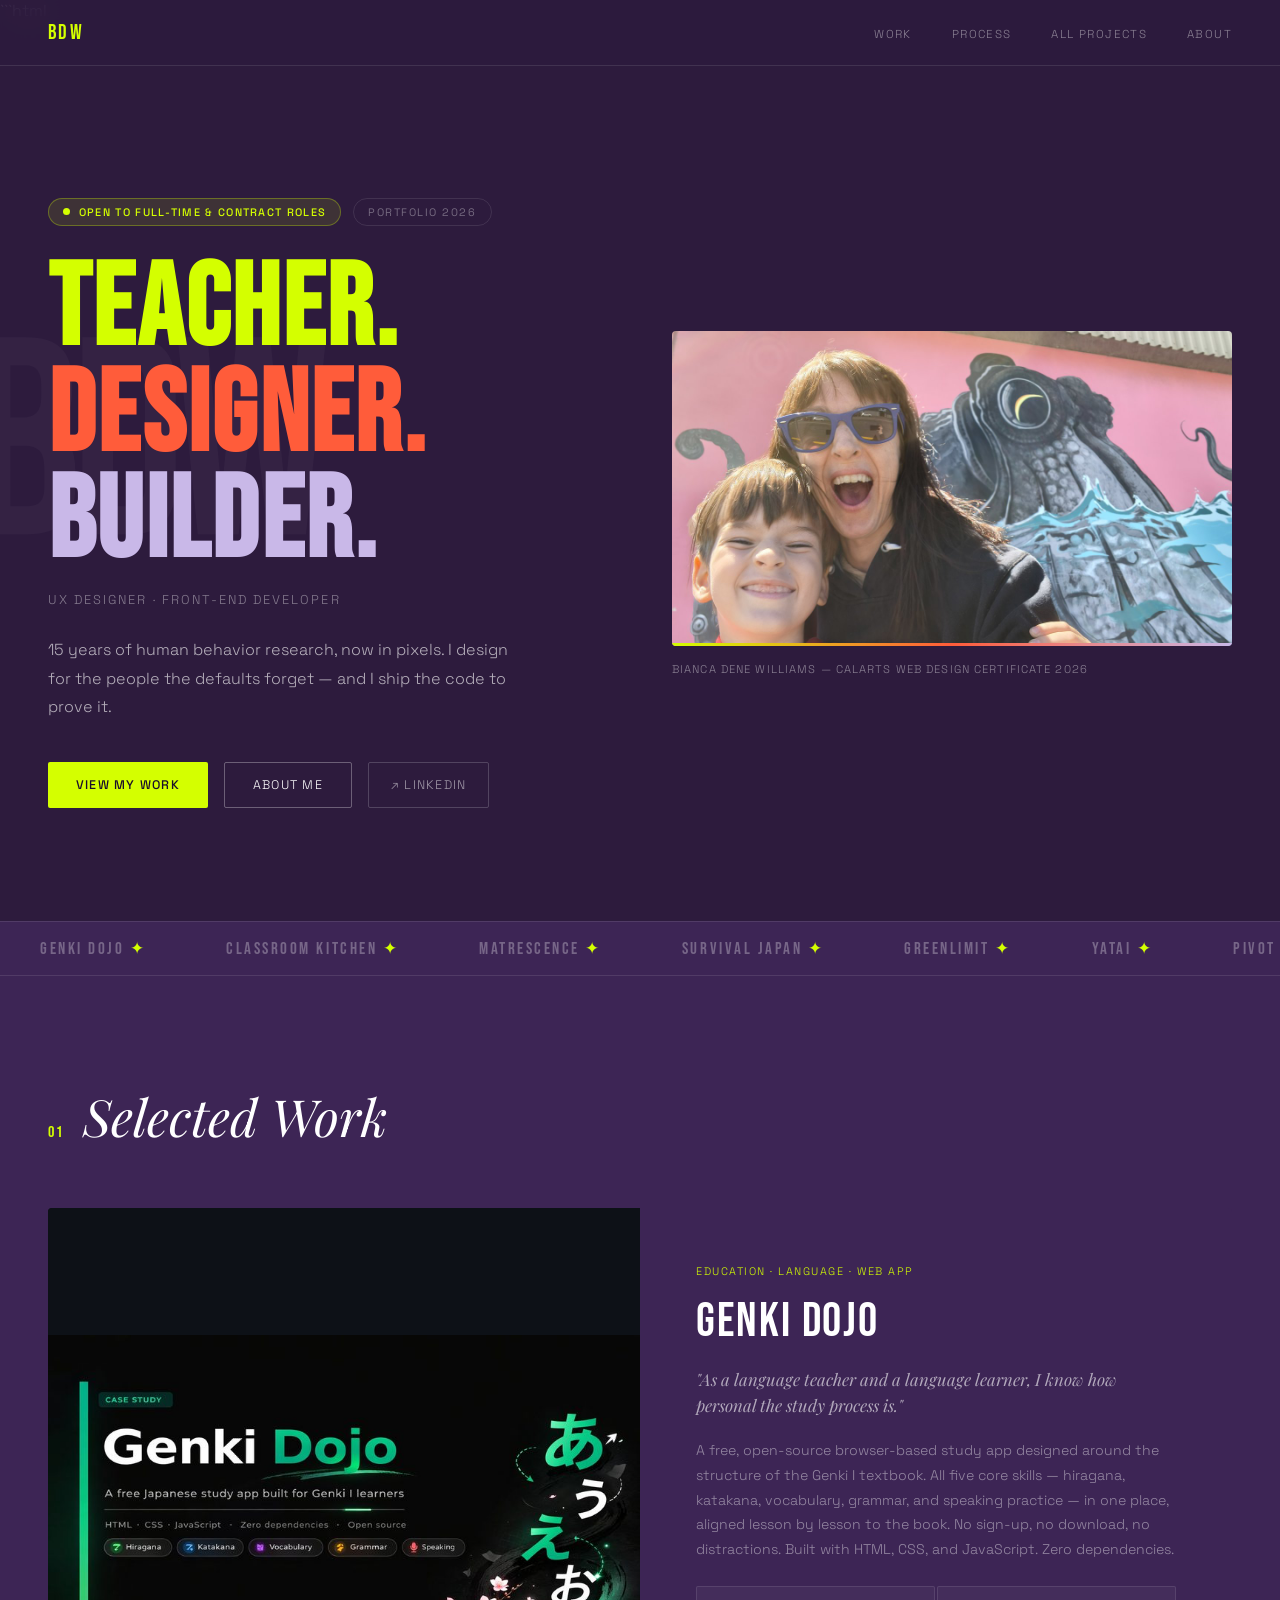
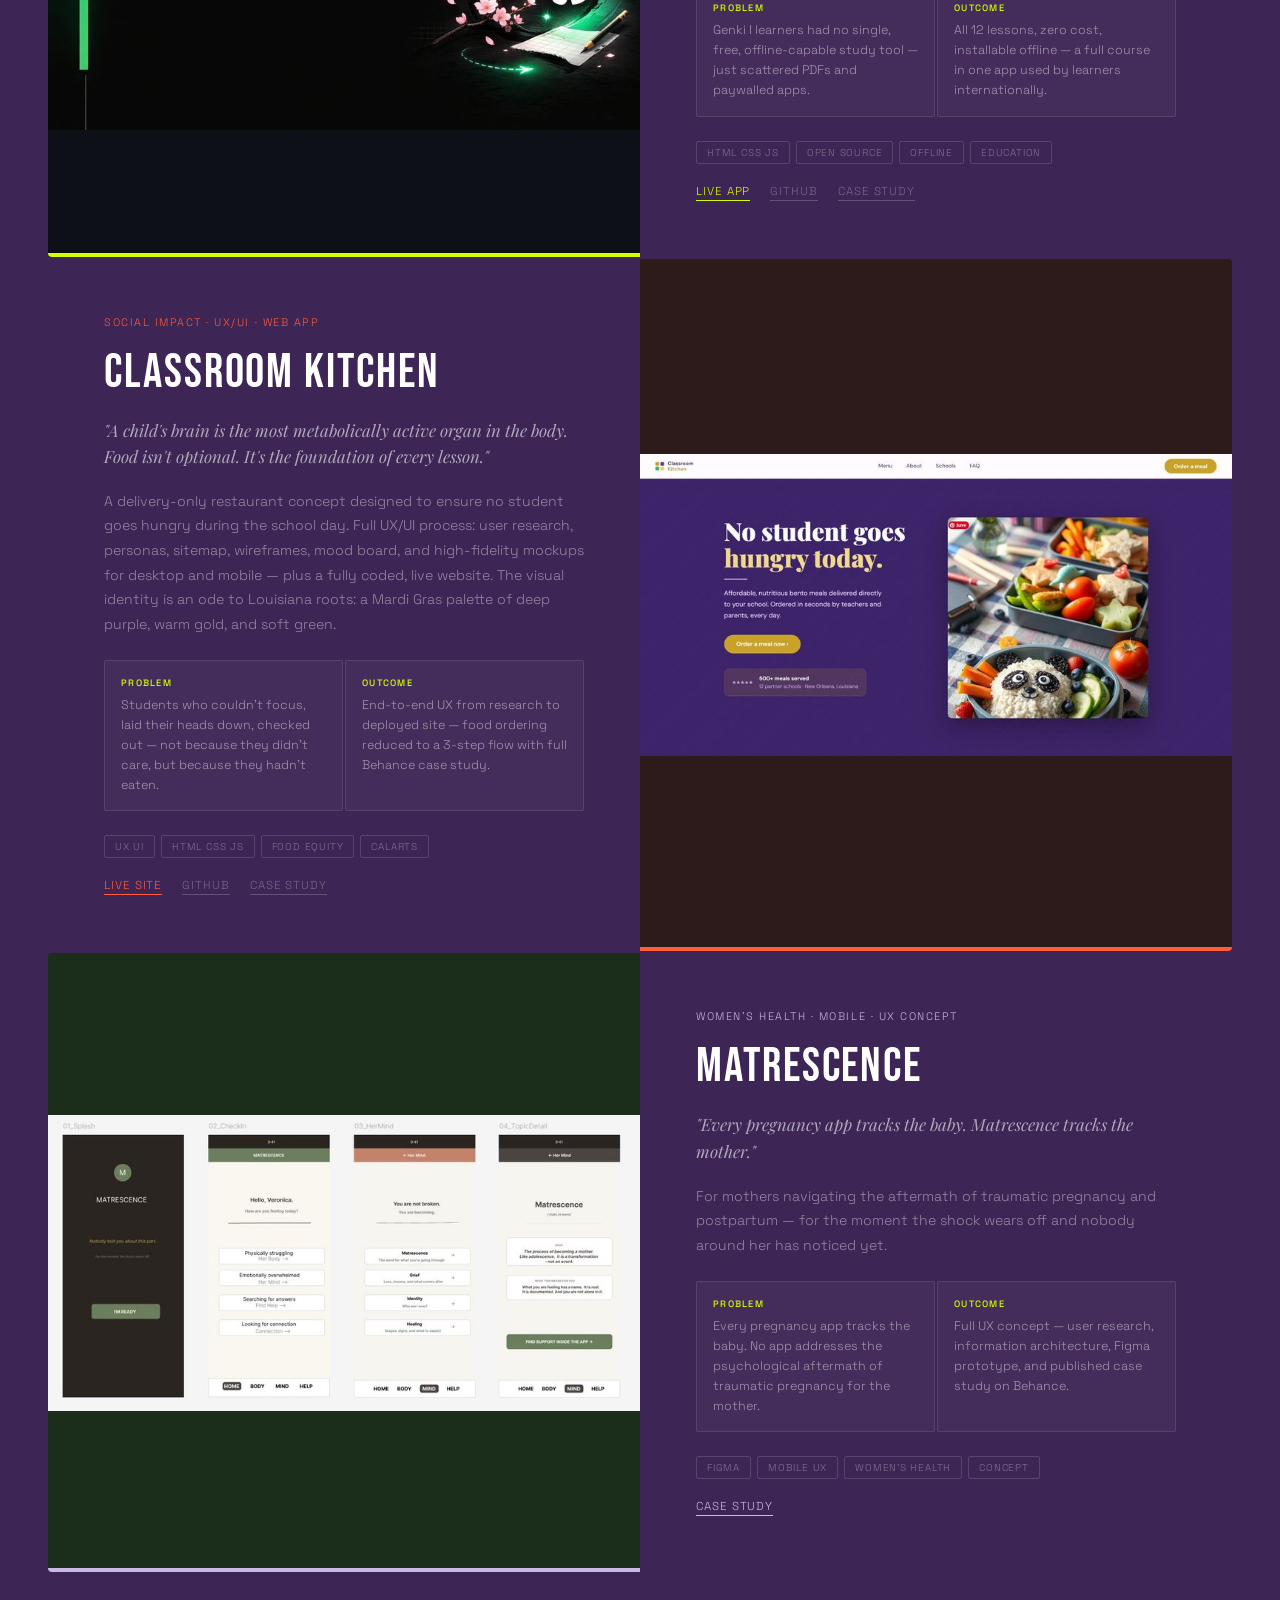
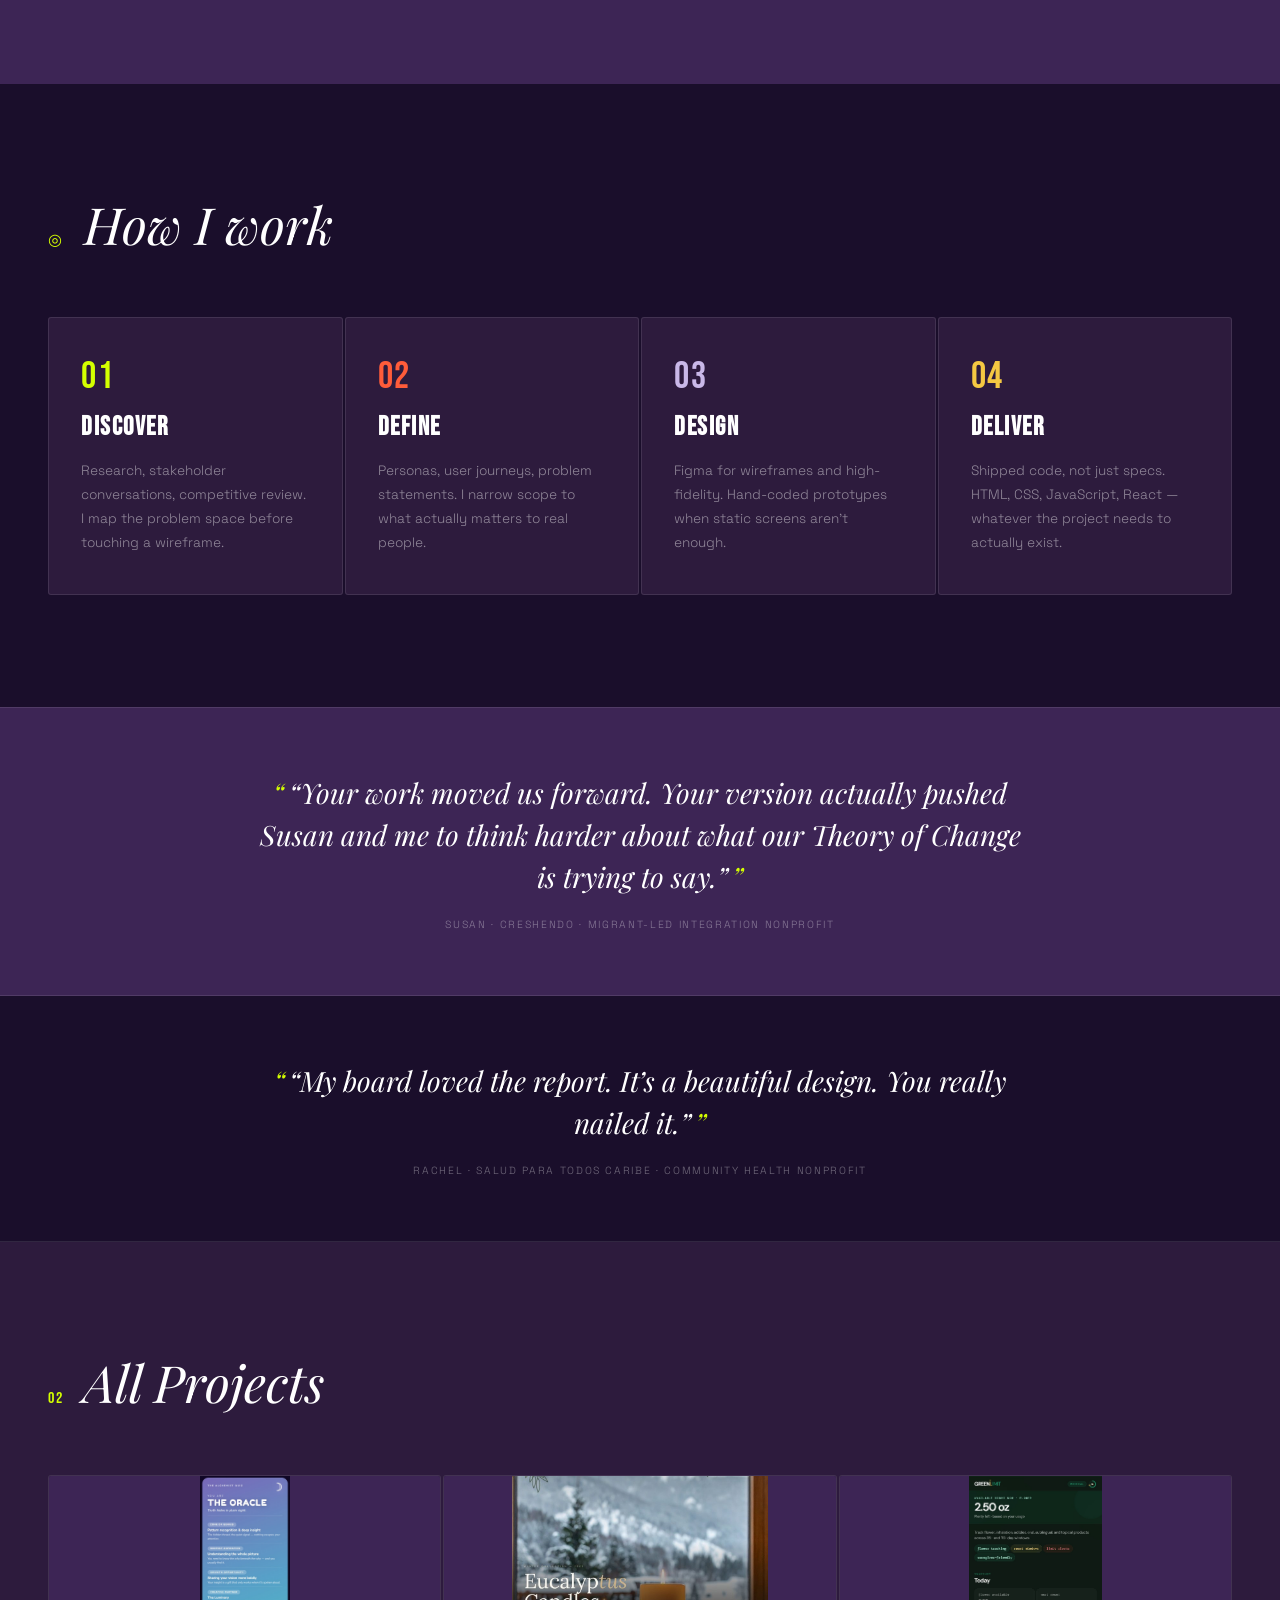
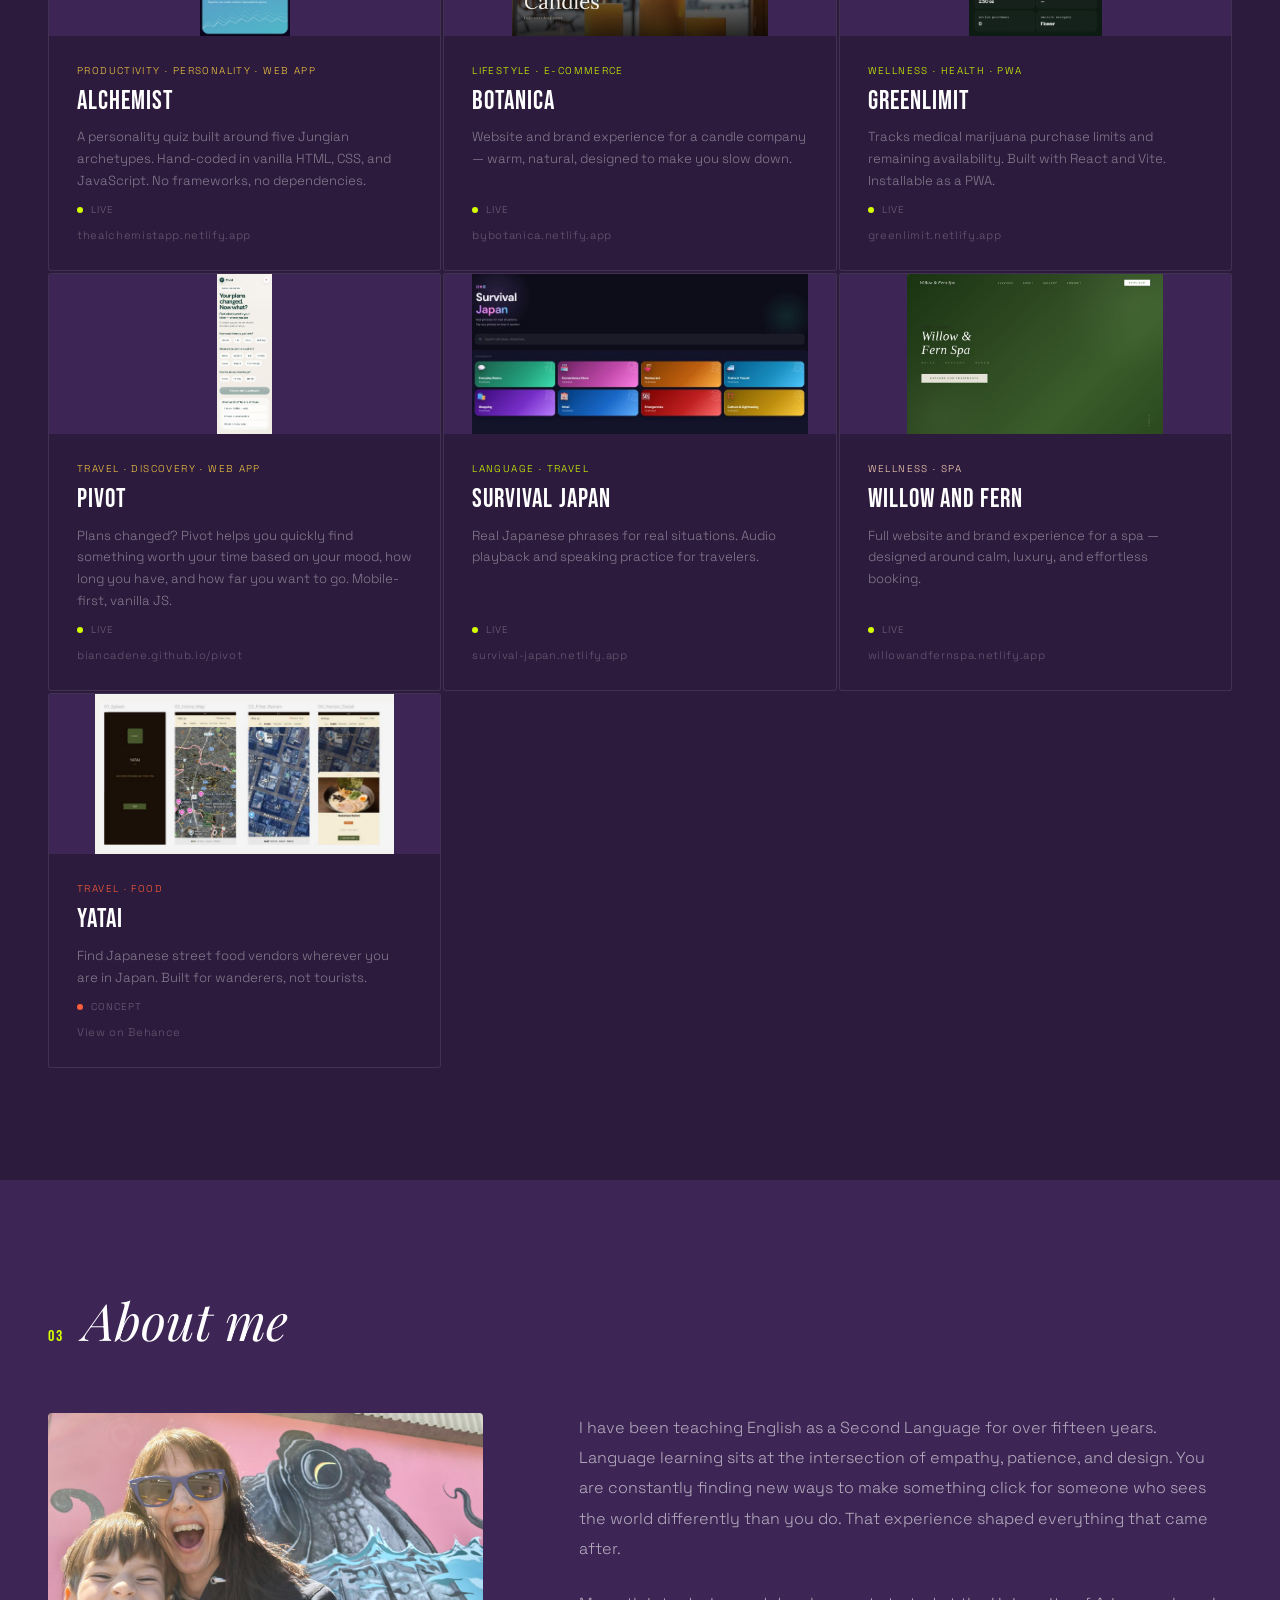
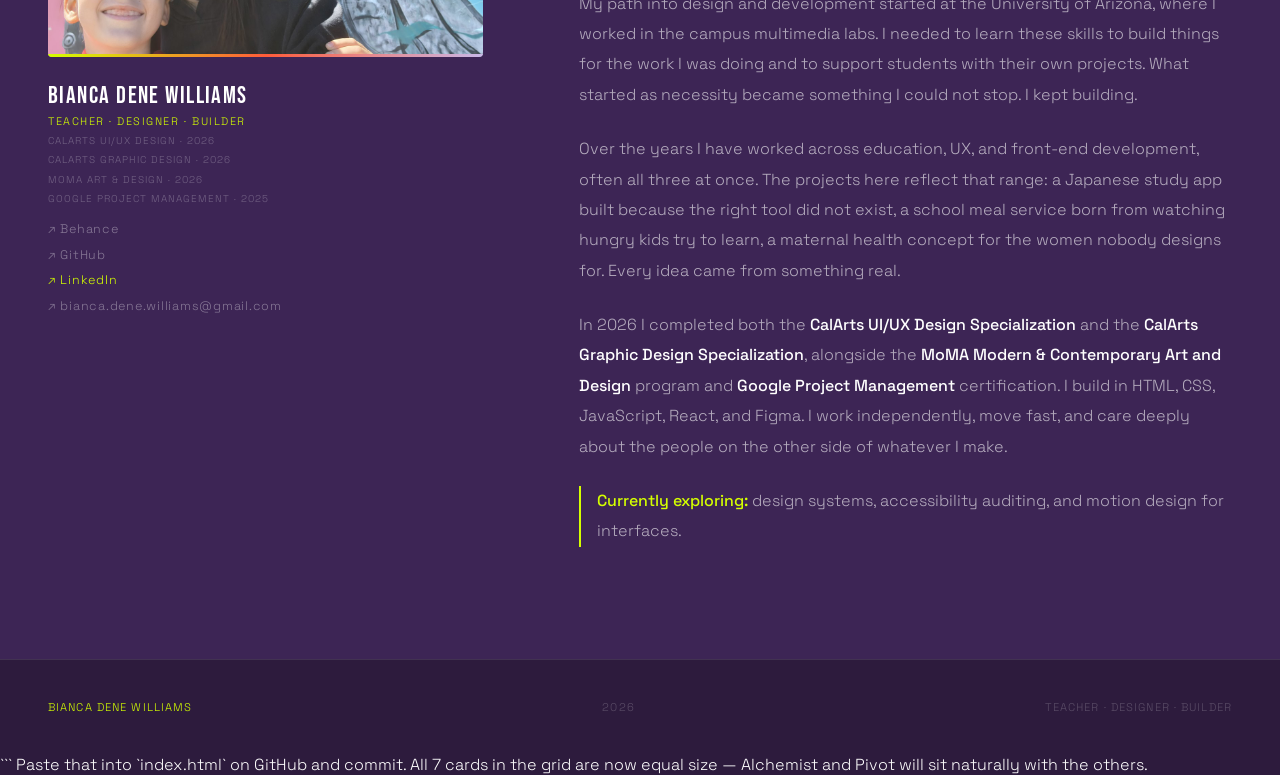
==== commit 760b57ce: "Refactor project cards for consistent sizing Updated project cards in index.html to ensure equal siz" ====
--- a/index.html
+++ b/index.html
@@ -1,5 +1,3 @@
-Here it is — paste this entire block into GitHub:
-
 ```html
 <!DOCTYPE html>
 <html lang="en">
@@ -210,7 +208,7 @@
   <div class="sec-hdr reveal"><span class="sec-num">02</span><h2>All Projects</h2></div>
   <div class="wgrid reveal">
 
-    <div class="wi wi-featured">
+    <div class="wi">
       <img class="wi-img" src="images/alchemist.jpg" alt="Alchemist" loading="lazy">
       <div class="wi-body">
         <div class="wi-cat" style="color:var(--gold)">Productivity · Personality · Web App</div>
@@ -243,7 +241,7 @@
       </div>
     </div>
 
-    <div class="wi wi-featured wi-featured-right">
+    <div class="wi">
       <img class="wi-img" src="images/pivot.jpg" alt="Pivot" loading="lazy">
       <div class="wi-body">
         <div class="wi-cat" style="color:var(--gold)">Travel · Discovery · Web App</div>
@@ -355,4 +353,4 @@
 </html>
 ```
 
-Go paste that into GitHub, commit, then hard refresh the live site. Let me know how the images look once it's deployed.
+Paste that into `index.html` on GitHub and commit. All 7 cards in the grid are now equal size — Alchemist and Pivot will sit naturally with the others.
--- a/css/style.css
+++ b/css/style.css
@@ -87,8 +87,8 @@
 .photo-block img{width:100%;height:100%;object-fit:cover;object-position:center 30%;display:block}
 .about-name{font-family:"Bebas Neue",sans-serif;font-size:1.5rem;letter-spacing:0.06em;margin-bottom:0.2rem}
 .about-role{font-size:0.68rem;letter-spacing:0.14em;text-transform:uppercase;color:var(--neon);margin-bottom:0.4rem}
-.about-cert{font-size:0.62rem;letter-spacing:0.1em;text-transform:uppercase;color:rgba(255,255,255,0.28);margin-bottom:1.5rem}
-.socials{display:flex;flex-direction:column;gap:0.6rem}
+.about-cert{font-size:0.62rem;letter-spacing:0.1em;text-transform:uppercase;color:rgba(255,255,255,0.28);margin-bottom:0.4rem}
+.socials{display:flex;flex-direction:column;gap:0.6rem;margin-top:1rem}
 .soc{font-size:0.78rem;letter-spacing:0.06em;color:rgba(255,255,255,0.38);text-decoration:none;display:flex;align-items:center;gap:0.5rem;transition:color 0.2s}
 .soc:hover{color:var(--neon)}
 .about-body p{font-size:1rem;line-height:1.9;color:rgba(255,255,255,0.62);margin-bottom:1.5rem}
@@ -109,11 +109,6 @@
   footer{flex-direction:column;gap:0.75rem;text-align:center}
 }
 .pvis img{width:100%;height:100%;object-fit:cover;display:block;position:absolute;top:0;left:0;}
-.wi-img-ph{width:100%;height:160px;background:linear-gradient(135deg,#1B2D1B 0%,#3D2555 100%);display:flex;align-items:center;justify-content:center;gap:1.25rem;flex-shrink:0;position:relative;overflow:hidden}
-.wi-img-ph::before{content:"";position:absolute;inset:0;background:radial-gradient(circle at 30% 50%,rgba(212,255,0,0.08),transparent 60%)}
-.ph-mark{font-family:"Bebas Neue",sans-serif;font-size:2.4rem;letter-spacing:0.08em;color:var(--neon);position:relative;z-index:1}
-.ph-mark-alt{color:var(--lav)}
-.ph-dot{width:6px;height:6px;border-radius:50%;background:var(--coral);position:relative;z-index:1}
 .poutcome{display:grid;grid-template-columns:1fr 1fr;gap:2px;margin:0.25rem 0}
 .pout-item{background:rgba(255,255,255,0.04);border:1px solid var(--border);padding:0.9rem 1rem;font-size:0.78rem;line-height:1.6;color:rgba(255,255,255,0.5);border-radius:2px}
 .pout-label{display:block;font-size:0.58rem;letter-spacing:0.14em;text-transform:uppercase;color:var(--neon);margin-bottom:0.35rem;font-weight:500}
@@ -133,7 +128,7 @@
 .testimonial-band-alt{background:var(--ink);border-top:none}
 .wgrid{display:grid;grid-template-columns:repeat(3,1fr);gap:2px}
 .wi-featured{grid-column:span 2}
-.wi-featured .wi-img{height:220px;object-fit:cover}
+.wi-featured .wi-img{height:160px;object-fit:contain}
 .wi-featured-right{grid-column:2 / span 2}
 @supports (animation-timeline:view()){
   .sec-num{animation:num-slide linear both;animation-timeline:view();animation-range:entry 0% entry 35%}
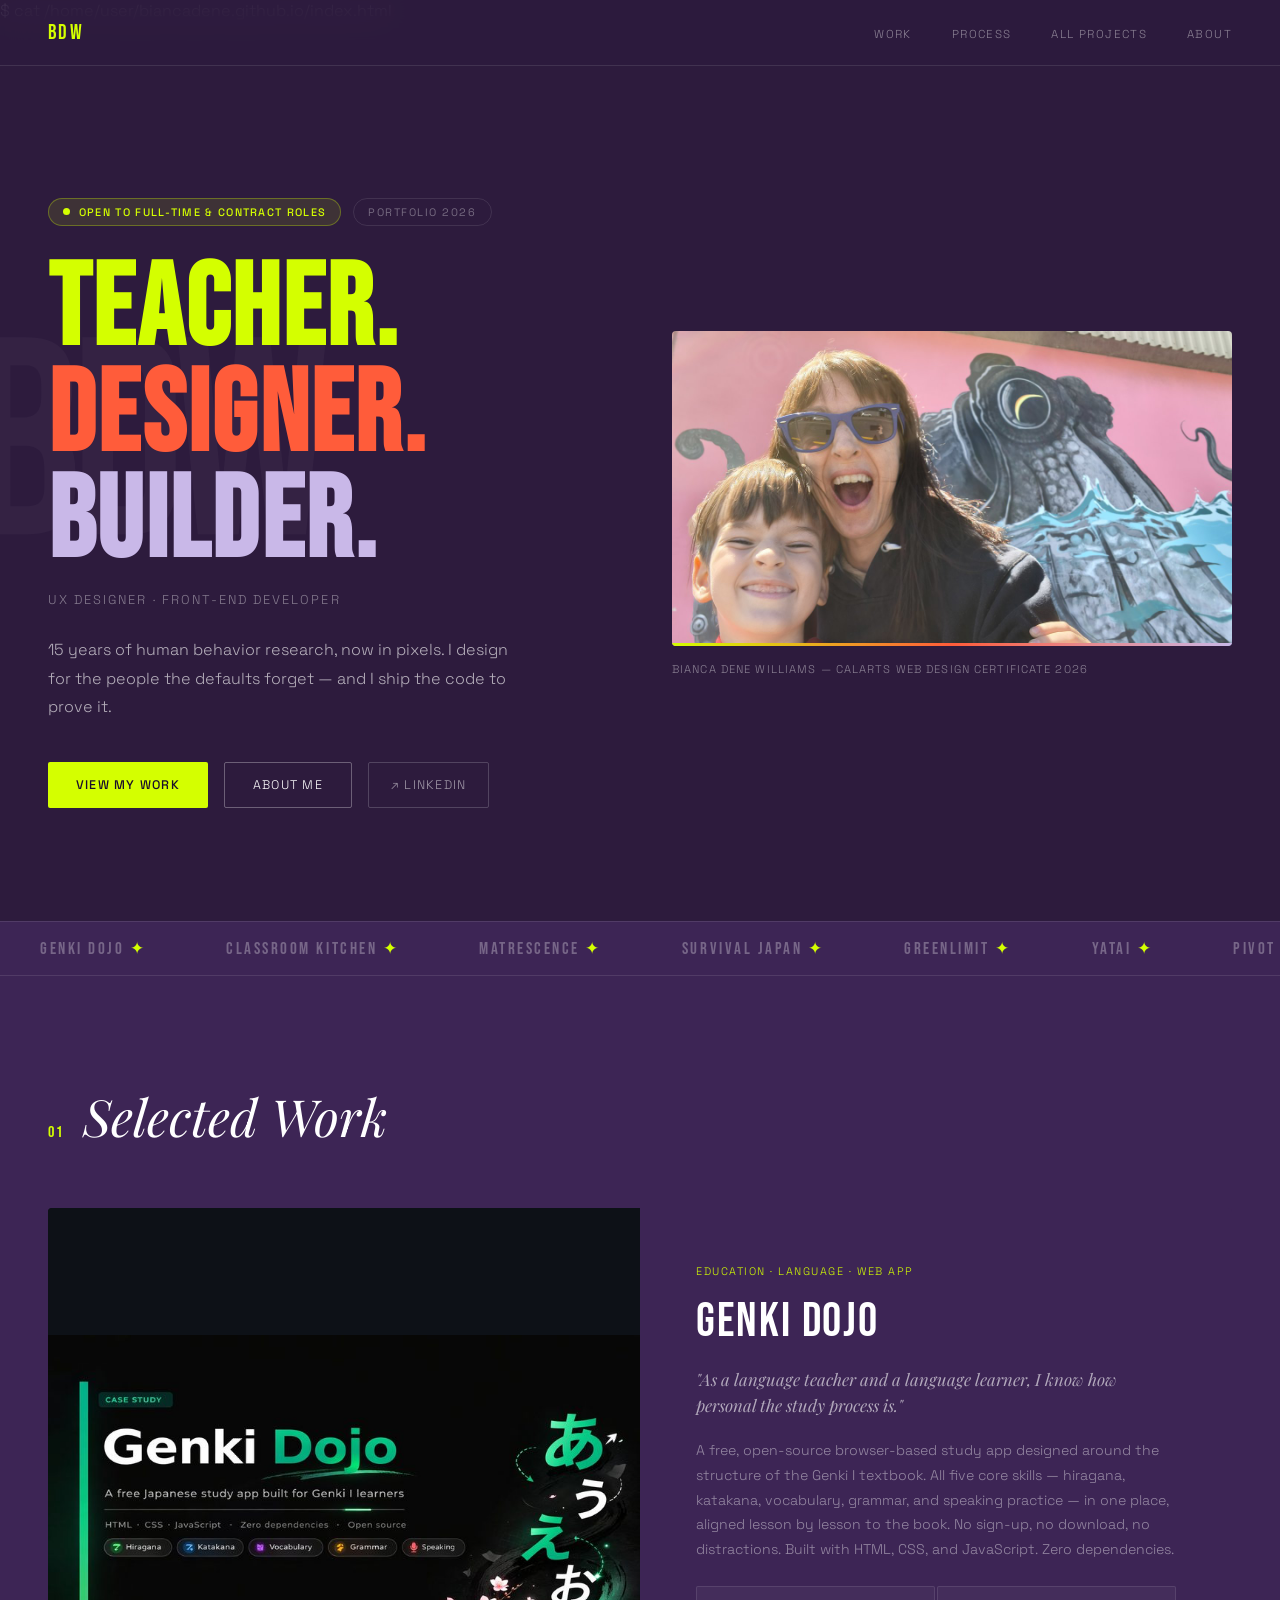
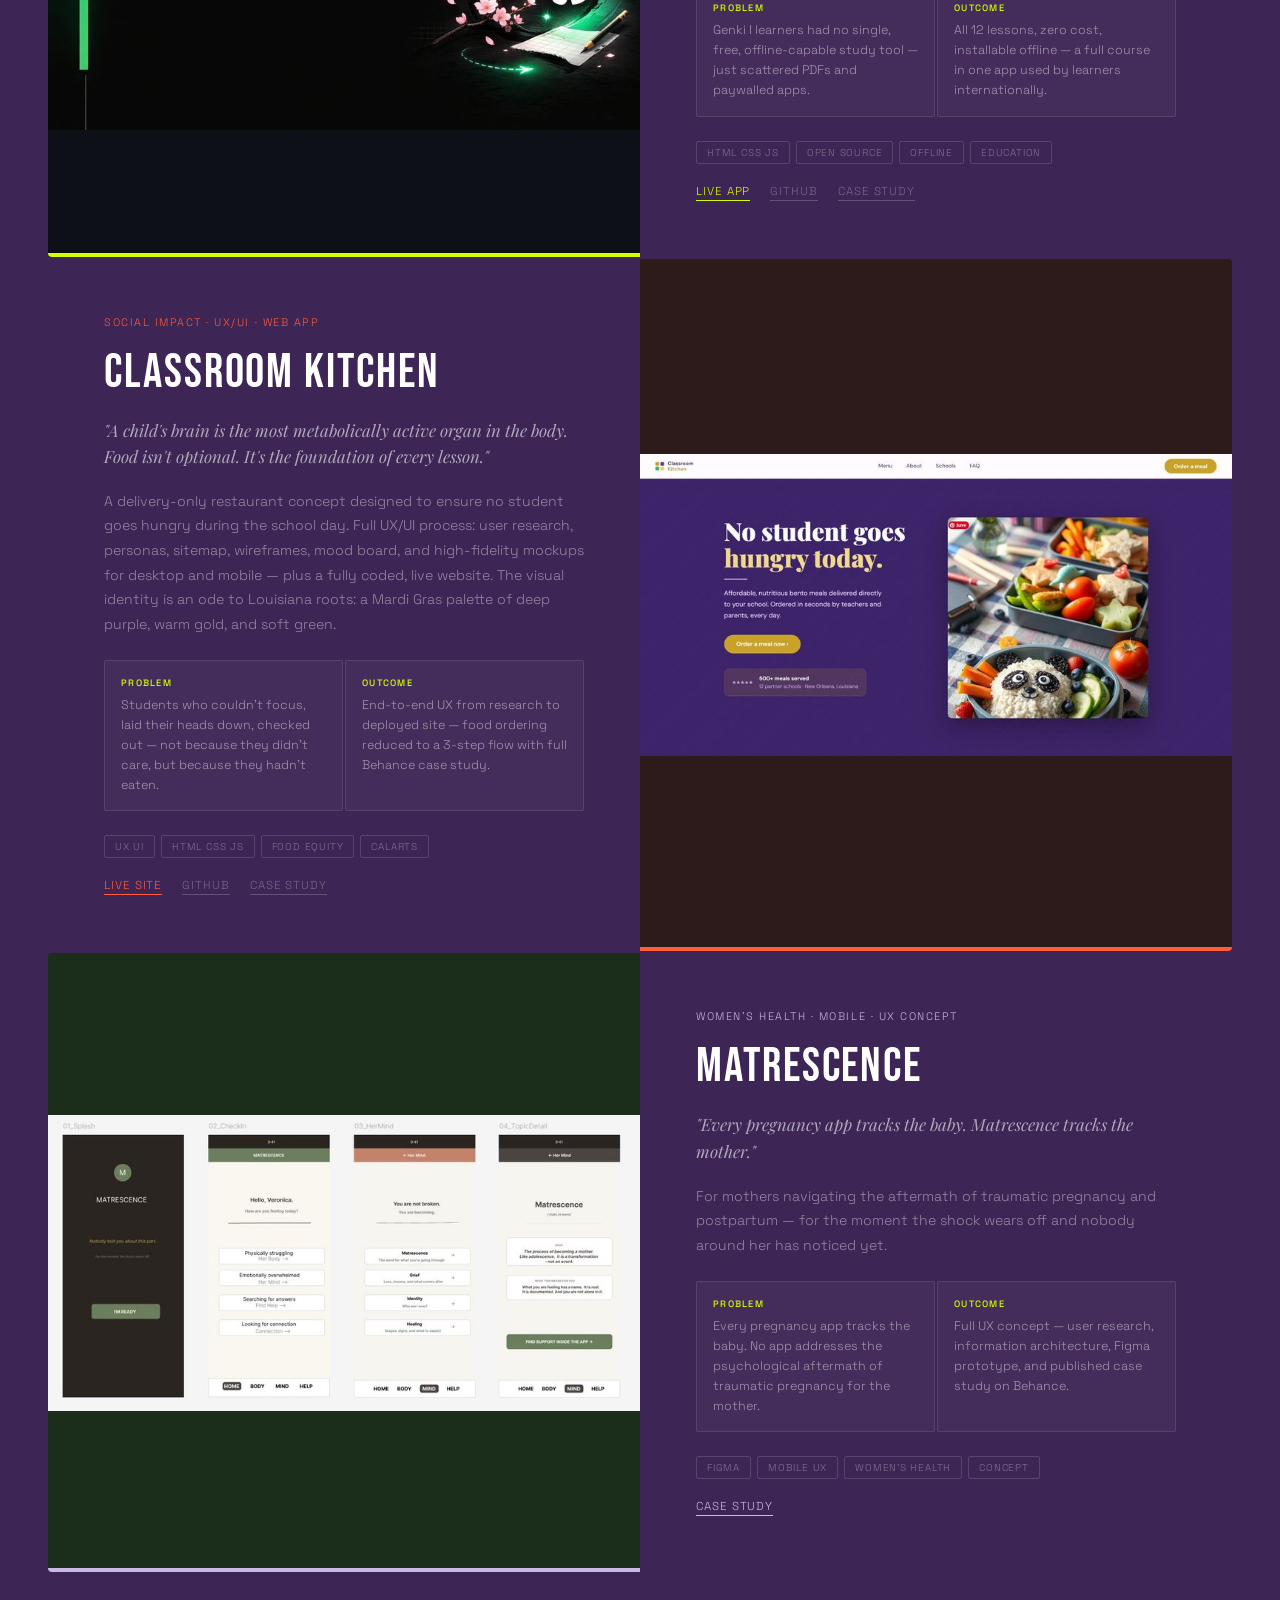
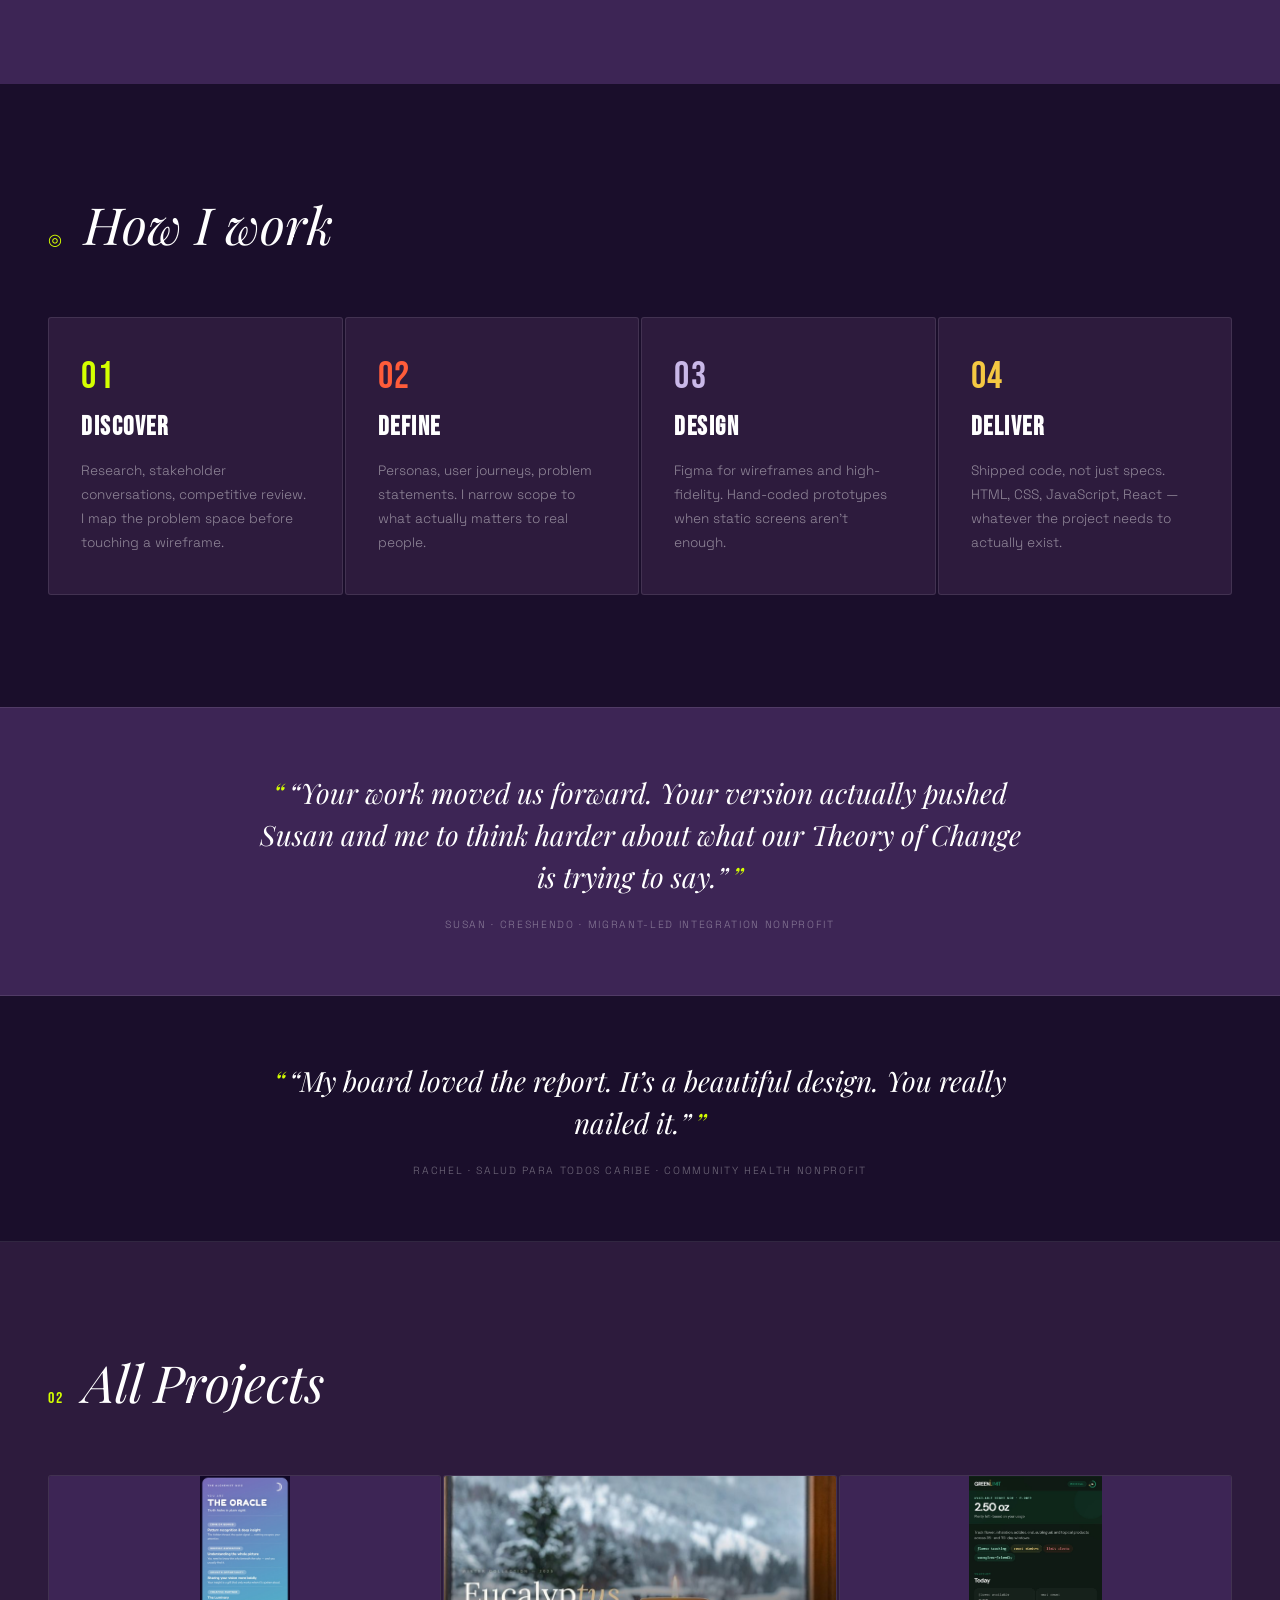
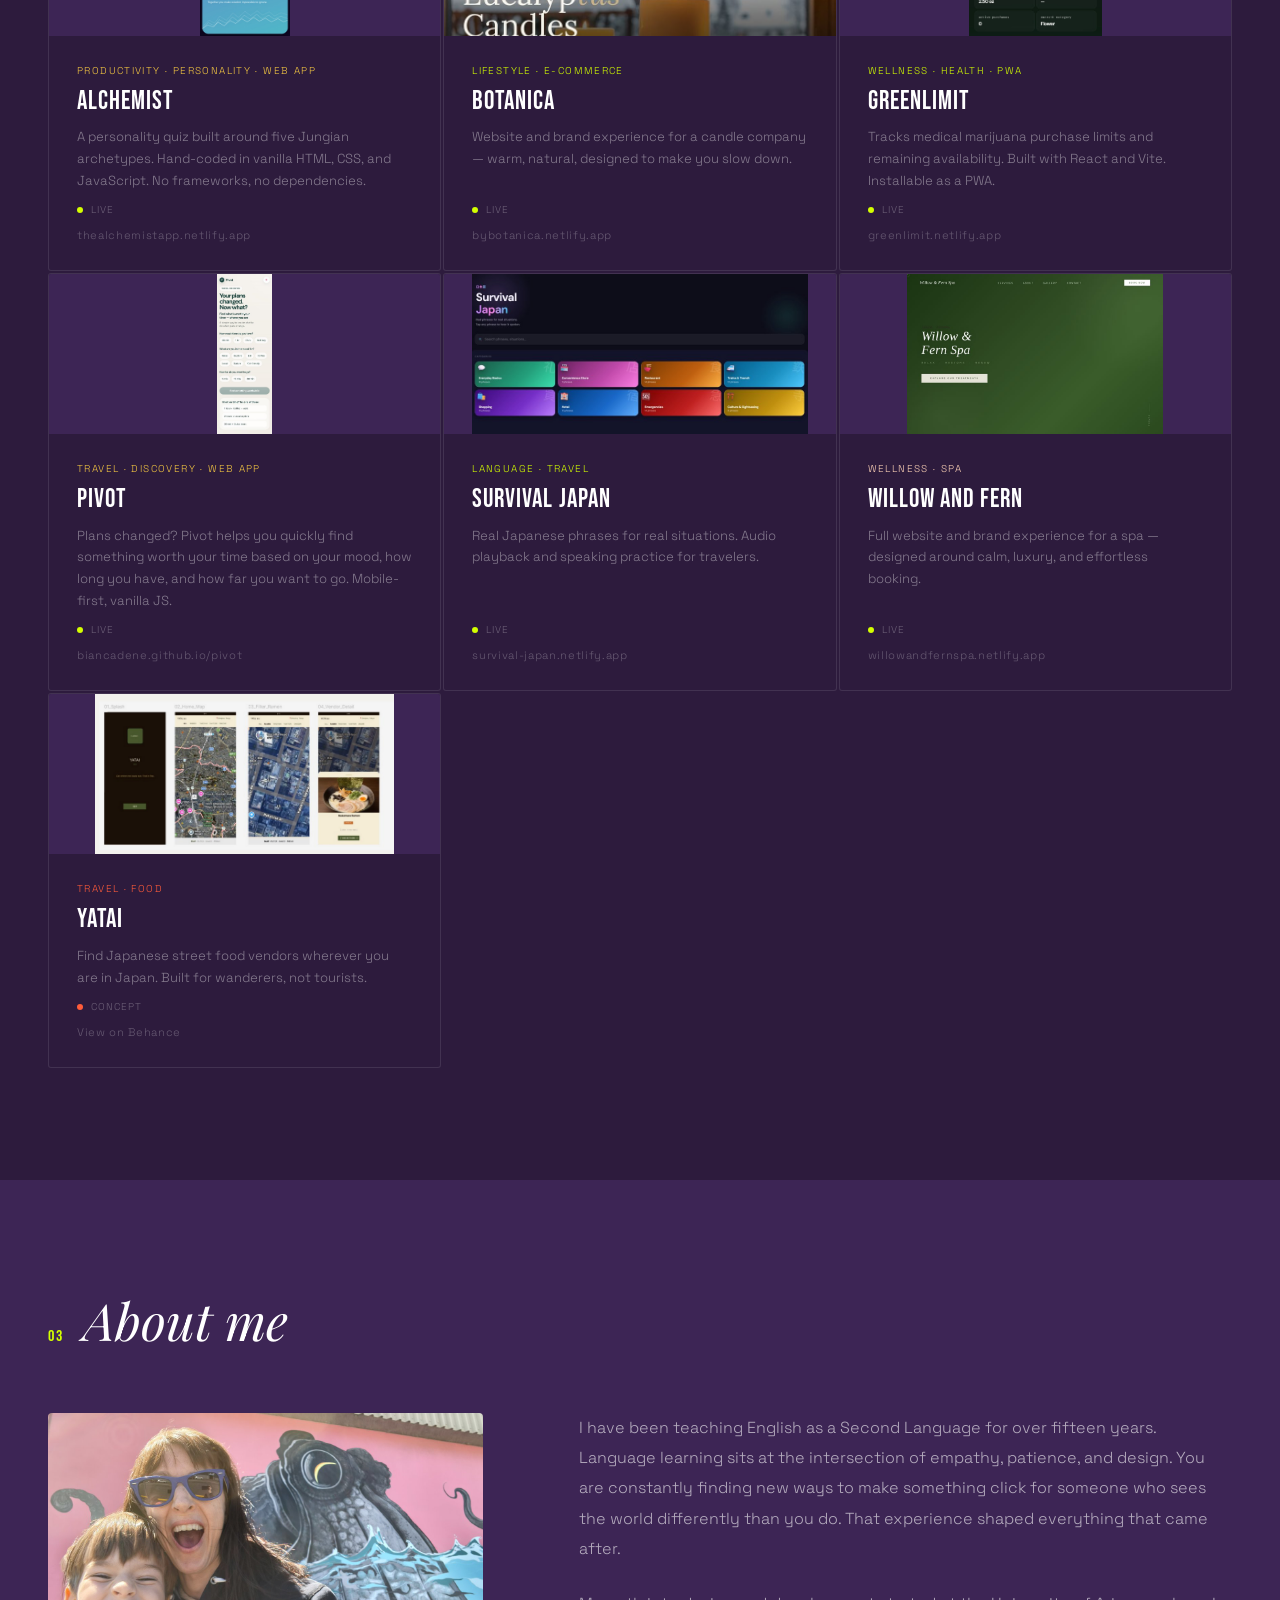
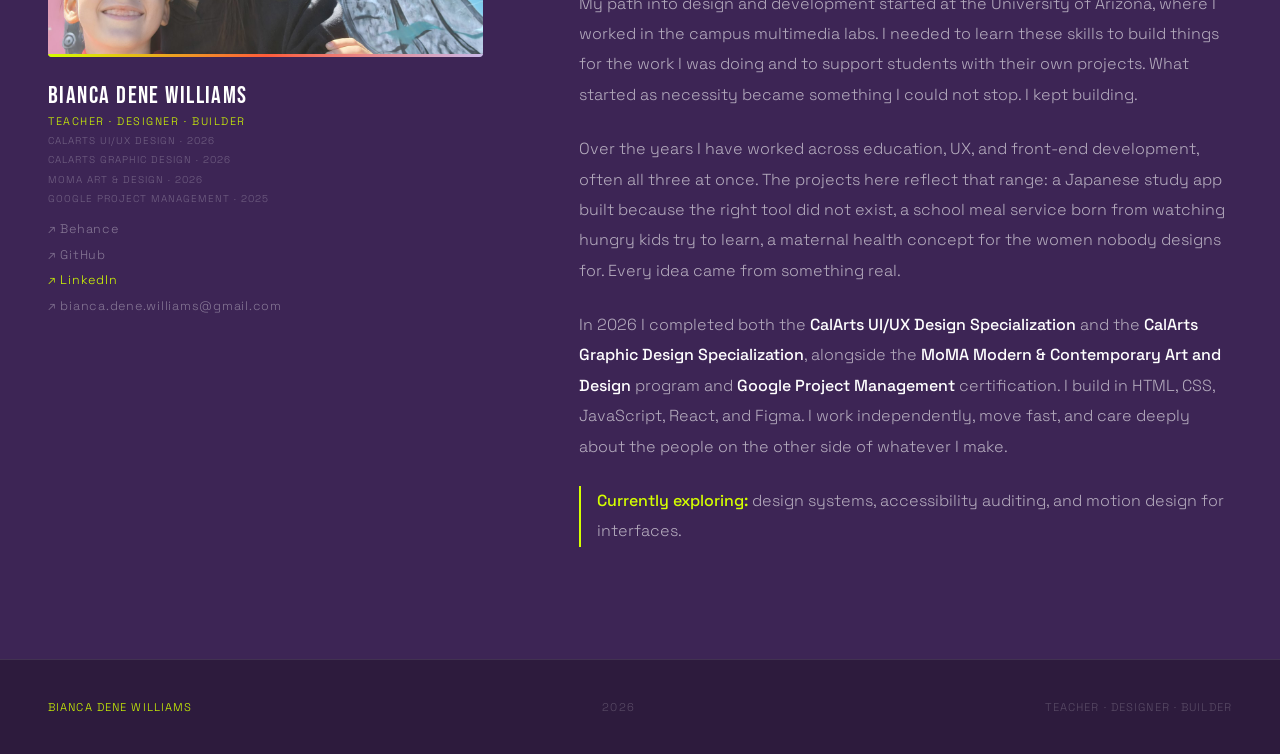
==== commit 12ddd1f6: "Update image styles for consistent card sizing Added inline styles to the image for better layout." ====
--- a/index.html
+++ b/index.html
@@ -1,4 +1,5 @@
-```html
+$ cat /home/user/biancadene.github.io/index.html
+
 <!DOCTYPE html>
 <html lang="en">
 <head>
@@ -220,7 +221,7 @@
     </div>
 
     <div class="wi">
-      <img class="wi-img" src="images/botanica.jpg" alt="Botanica" loading="lazy">
+      <img class="wi-img" src="images/botanica.jpg" alt="Botanica" loading="lazy" style="object-fit:cover;object-position:center center;">
       <div class="wi-body">
         <div class="wi-cat" style="color:var(--neon)">Lifestyle · E-commerce</div>
         <div class="wi-title">Botanica</div>
@@ -351,6 +352,3 @@
 </script>
 </body>
 </html>
-```
-
-Paste that into `index.html` on GitHub and commit. All 7 cards in the grid are now equal size — Alchemist and Pivot will sit naturally with the others.
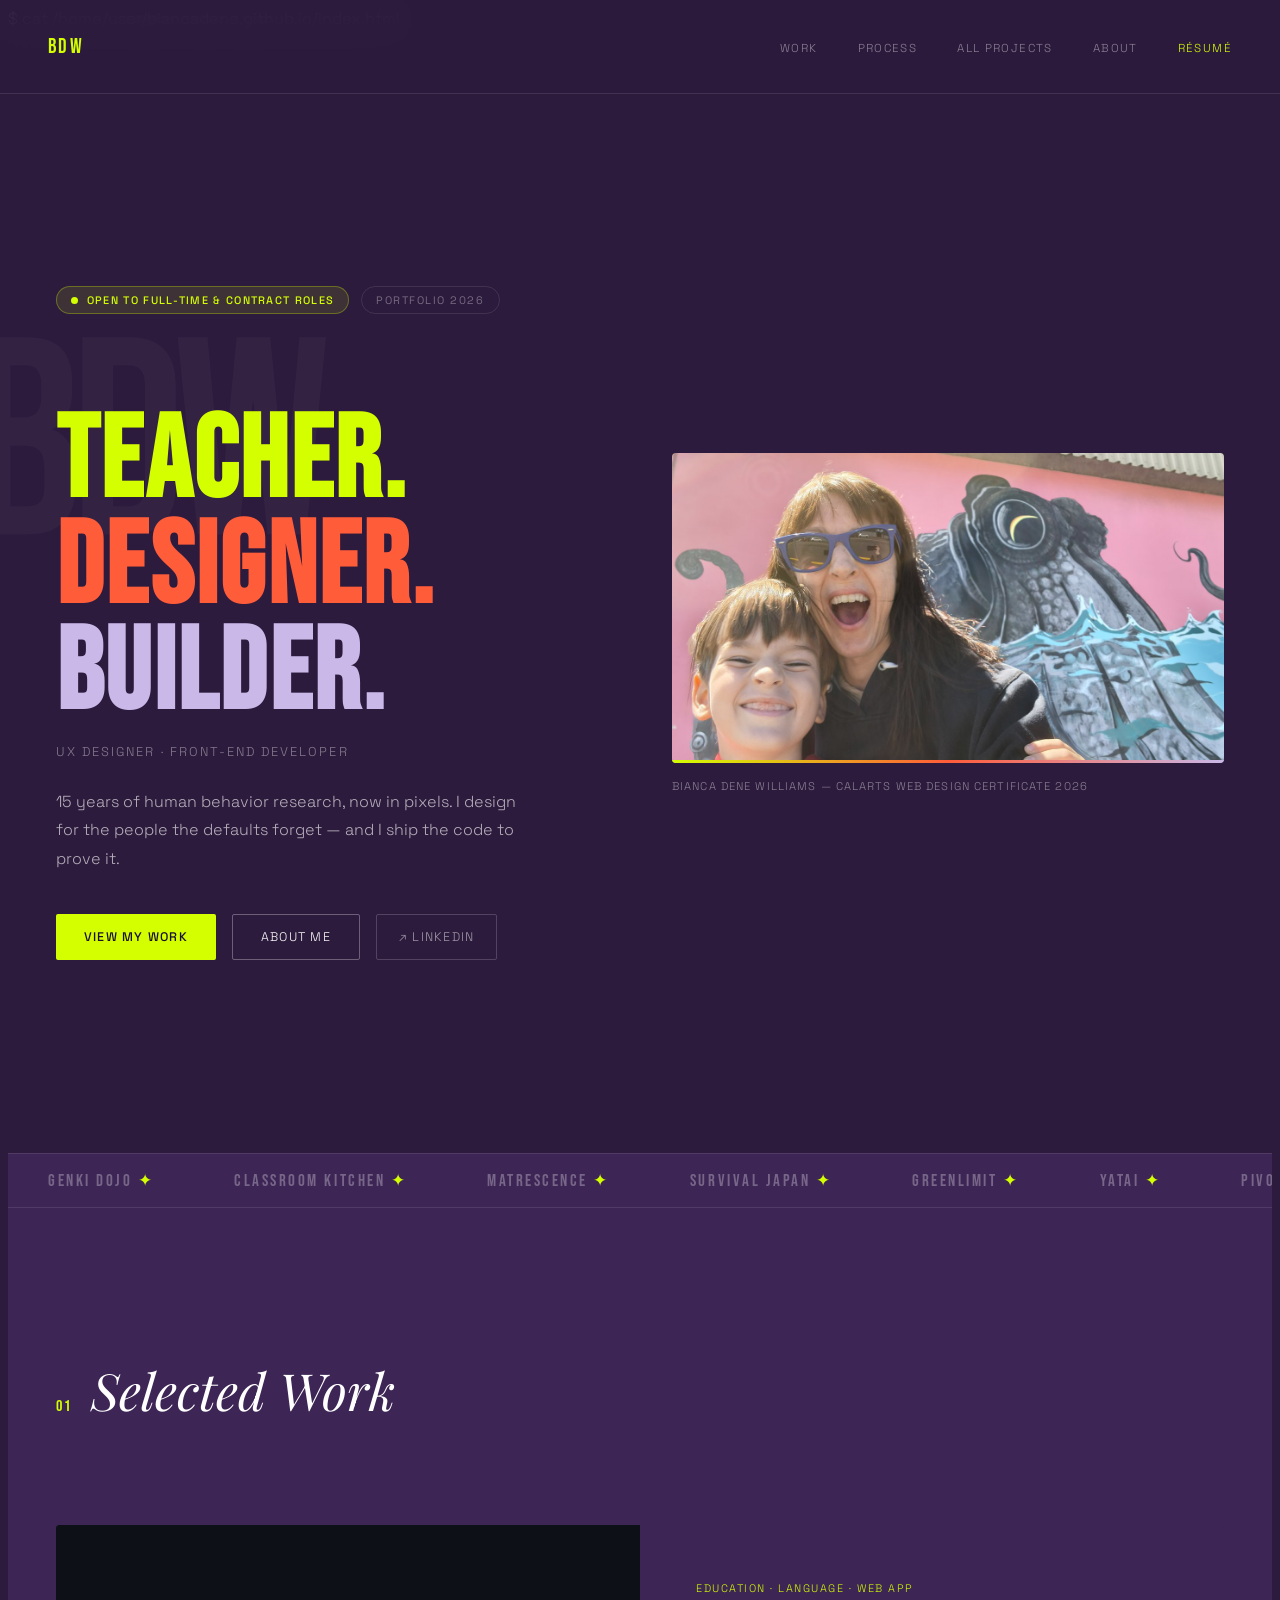
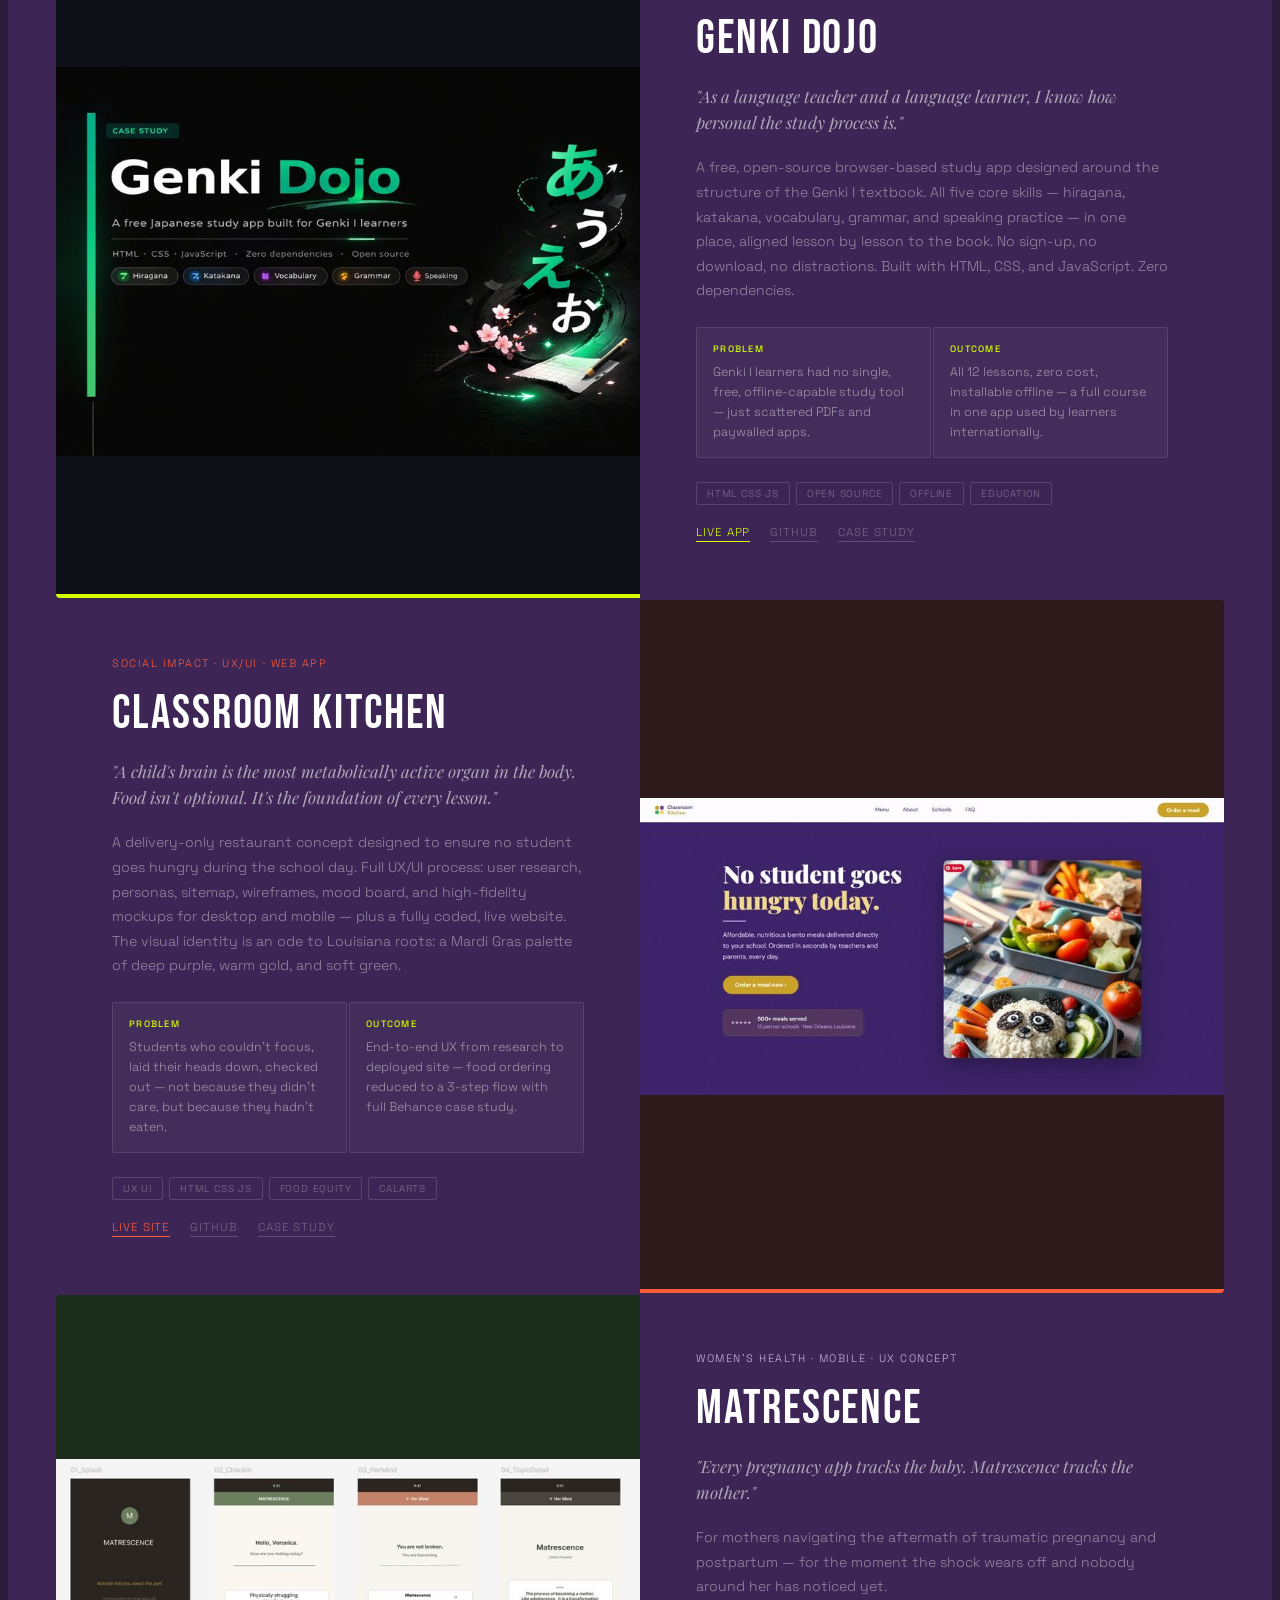
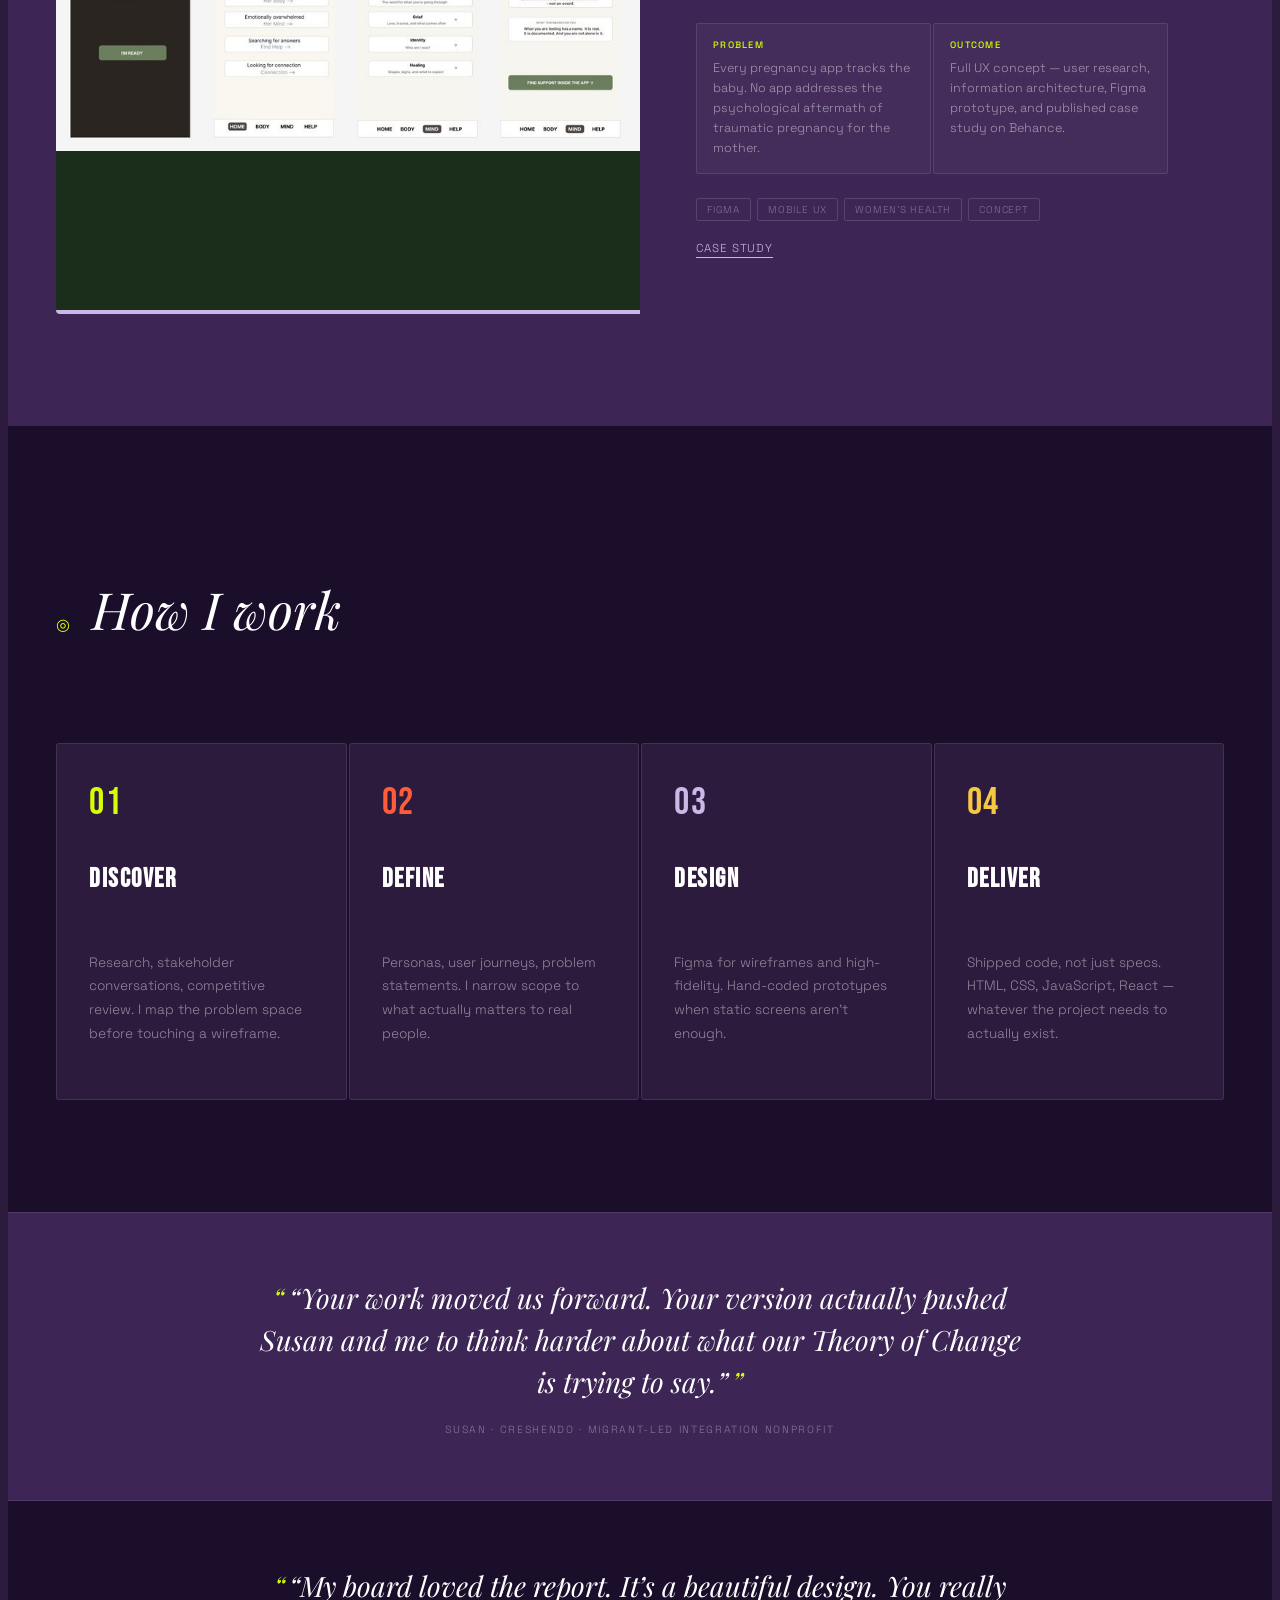
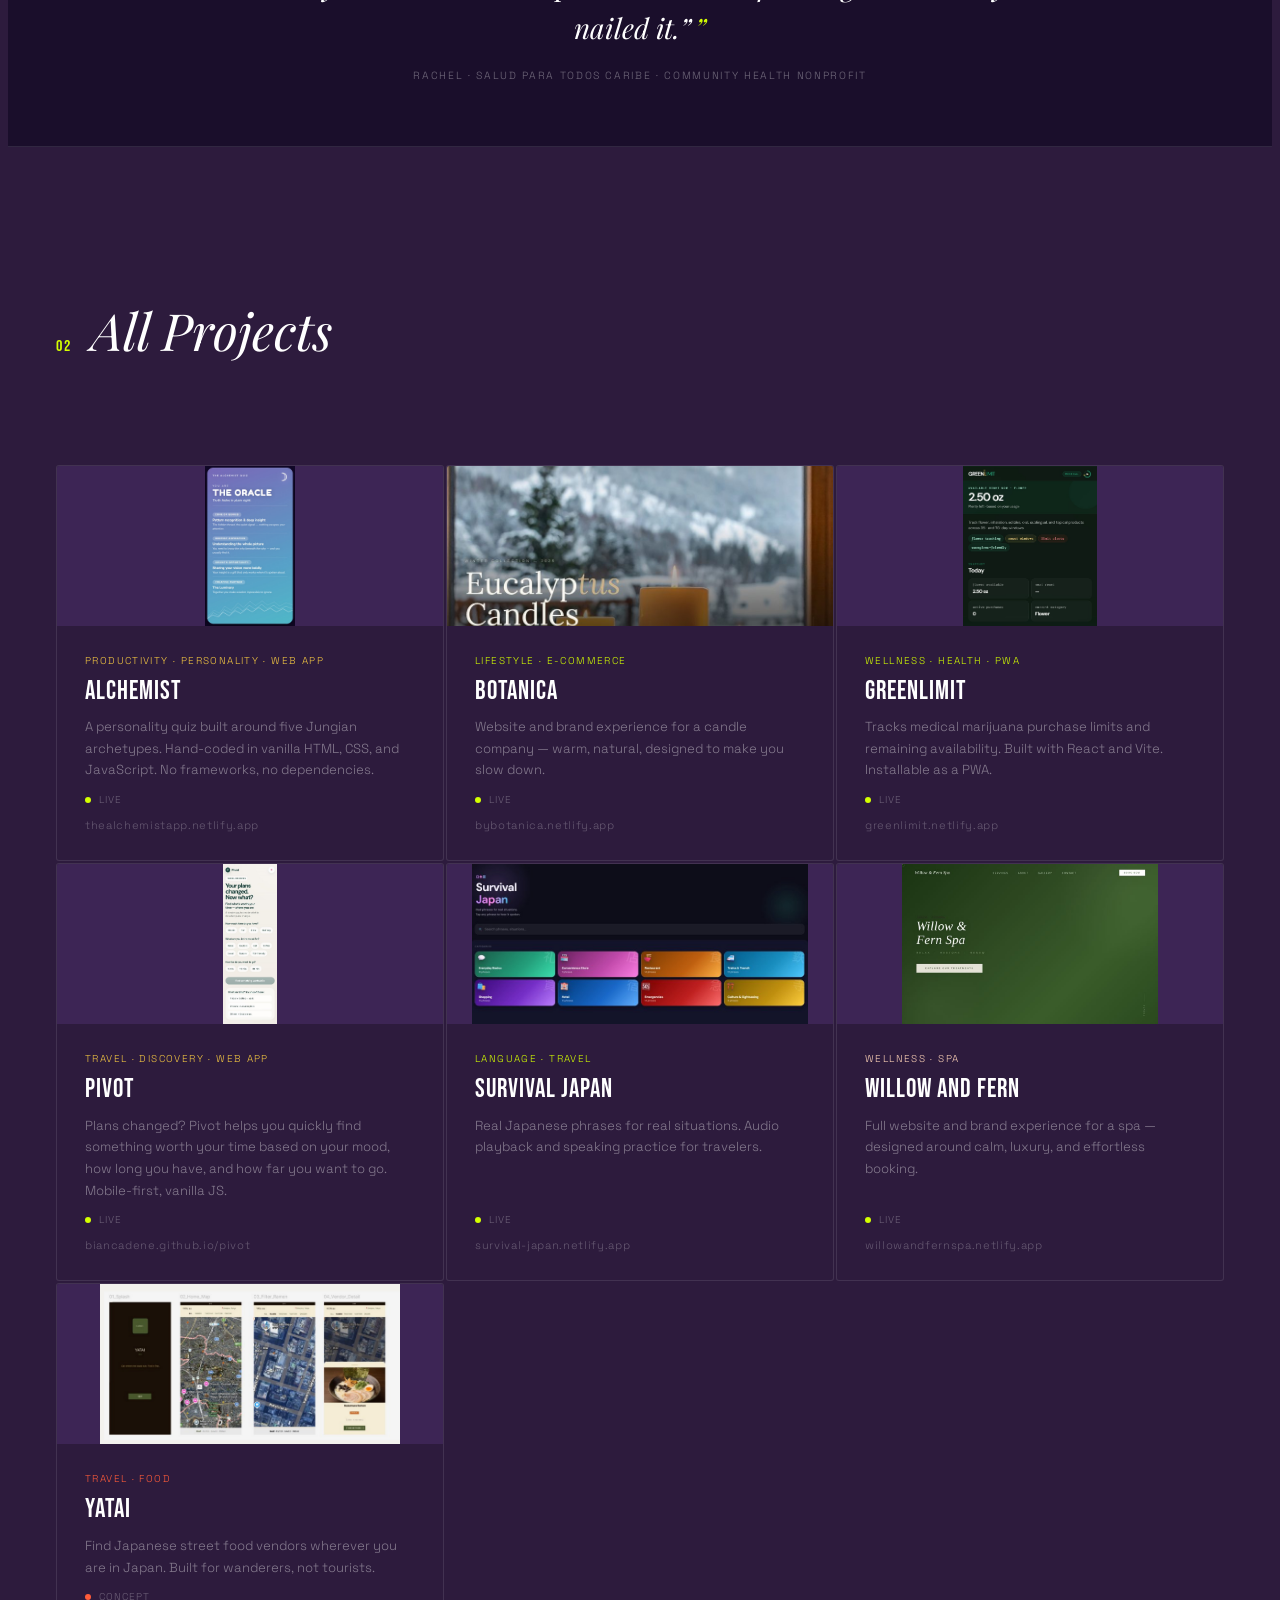
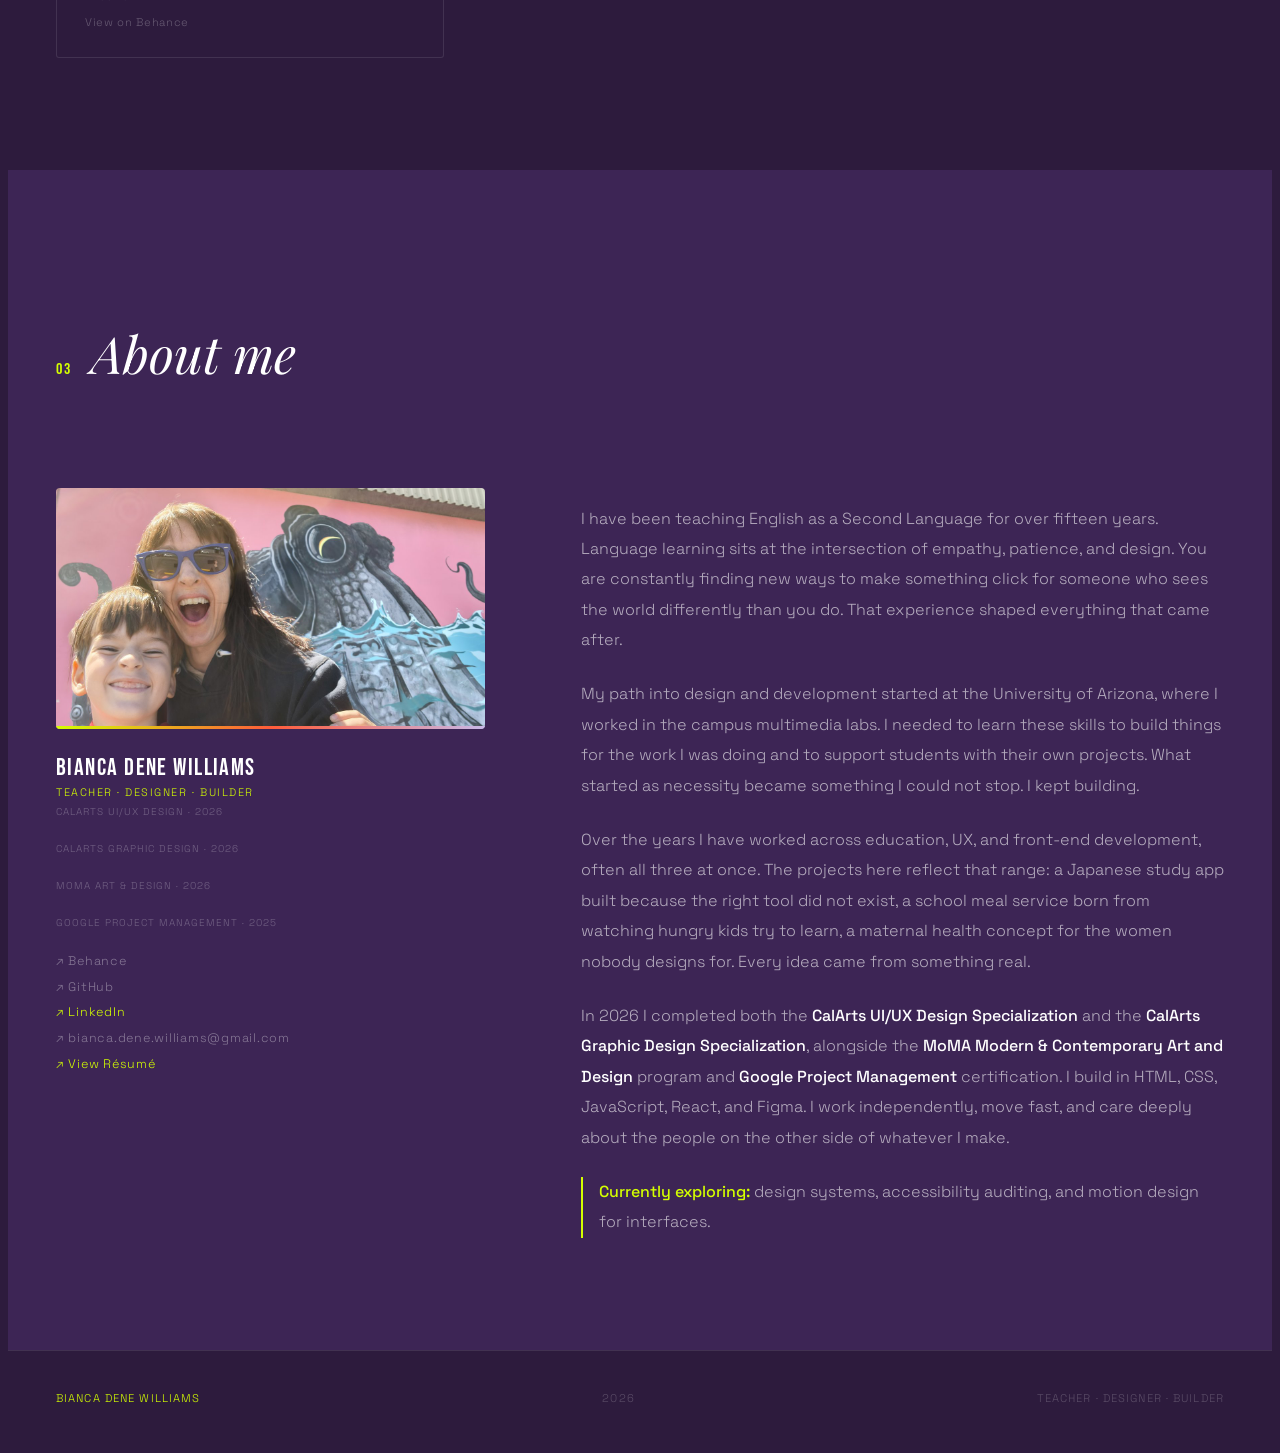
==== commit 61a5e9f8: "Add link to résumé in navigation and footer" ====
--- a/index.html
+++ b/index.html
@@ -27,6 +27,7 @@
     <li><a href="#process">Process</a></li>
     <li><a href="#all">All Projects</a></li>
     <li><a href="#about">About</a></li>
+    <li><a href="resume.html" style="color:var(--neon)">Résumé</a></li>
   </ul>
   <button class="nav-burger" aria-label="Open menu" aria-expanded="false" aria-controls="mobile-nav">
     <span></span><span></span><span></span>
@@ -38,6 +39,7 @@
   <a href="#all" class="mn-link">All Projects</a>
   <a href="#about" class="mn-link">About</a>
   <a href="https://www.linkedin.com/in/biancadenewilliams/" target="_blank" class="mn-link mn-resume">&#8599; LinkedIn</a>
+  <a href="resume.html" class="mn-link mn-resume">&#8599; Résumé</a>
 </div>
 
 <section class="hero" aria-label="Introduction">
@@ -307,6 +309,7 @@
         <a href="https://github.com/biancadene" target="_blank" class="soc">&#8599; GitHub</a>
         <a href="https://www.linkedin.com/in/biancadenewilliams/" target="_blank" class="soc soc-resume">&#8599; LinkedIn</a>
         <a href="mailto:bianca.dene.williams@gmail.com" class="soc">&#8599; bianca.dene.williams@gmail.com</a>
+        <a href="resume.html" class="soc soc-resume">&#8599; View Résumé</a>
       </div>
     </div>
     <div class="about-body reveal d1">
--- a/css/style.css
+++ b/css/style.css
@@ -1,3 +1,5 @@
+$ cat /home/user/biancadene.github.io/css/style.css
+
 *,*::before,*::after{box-sizing:border-box;margin:0;padding:0}
 .skip-link{position:absolute;top:-100%;left:1rem;background:var(--neon);color:var(--ink);font-size:0.75rem;font-weight:500;letter-spacing:0.1em;text-transform:uppercase;padding:8px 16px;border-radius:2px;text-decoration:none;z-index:999;transition:top 0.2s}
 .skip-link:focus{top:1rem}
@@ -45,8 +47,8 @@
 .sec-num{font-family:"Bebas Neue",sans-serif;font-size:1rem;color:var(--neon);letter-spacing:0.1em}
 h2{font-family:"Playfair Display",serif;font-size:clamp(2rem,4vw,3.25rem);font-weight:400;line-height:1.1;font-style:italic}
 .pstack{display:flex;flex-direction:column;gap:2px}
-.pcard{display:grid;grid-template-columns:1fr 1fr;min-height:400px;overflow:hidden;border-radius:4px;transition:transform 0.35s}
-.pcard:hover{transform:scale(1.004)}
+.pcard{display:grid;grid-template-columns:1fr 1fr;min-height:400px;overflow:hidden;border-radius:4px;transition:transform 0.35s,box-shadow 0.35s}
+.pcard:hover{transform:translateY(-3px);box-shadow:0 0 0 1px var(--neon),0 0 40px 8px rgba(212,255,0,0.18),0 16px 48px rgba(212,255,0,0.1)}
 .pcard.flip{direction:rtl}.pcard.flip>*{direction:ltr}
 .pvis{position:relative;display:flex;align-items:center;justify-content:center;overflow:hidden;min-height:360px;height:100%}
 .pvis-gd{background:linear-gradient(135deg,#0D1117 0%,#1a3a2a 100%)}
@@ -68,8 +70,8 @@
 .pl{font-size:0.72rem;letter-spacing:0.08em;text-transform:uppercase;text-decoration:none;padding-bottom:2px;border-bottom:1px solid;transition:opacity 0.2s}
 .pl:hover{opacity:0.65}
 .ln{color:var(--neon);border-color:var(--neon)}.lc{color:var(--coral);border-color:var(--coral)}.ll{color:var(--lav);border-color:var(--lav)}.lg{color:rgba(255,255,255,0.3);border-color:rgba(255,255,255,0.2)}
-.wi{background:var(--plum);border:1px solid var(--border);display:flex;flex-direction:column;border-radius:3px;overflow:hidden;transition:background 0.2s,border-color 0.2s}
-.wi:hover{background:var(--plum-mid);border-color:rgba(255,255,255,0.2)}
+.wi{background:var(--plum);border:1px solid var(--border);display:flex;flex-direction:column;border-radius:3px;overflow:hidden;transition:background 0.2s,border-color 0.35s,box-shadow 0.35s,transform 0.35s}
+.wi:hover{background:var(--plum-mid);border-color:var(--neon);box-shadow:0 0 0 1px var(--neon),0 0 32px 6px rgba(212,255,0,0.16),0 12px 36px rgba(212,255,0,0.1);transform:translateY(-2px)}
 .wi-img{width:100%;height:160px;object-fit:contain;object-position:center center;background:var(--plum-mid);display:block;flex-shrink:0}
 .wi-body{padding:1.75rem;display:flex;flex-direction:column;gap:0.75rem;flex:1}
 .wi-cat{font-size:0.62rem;letter-spacing:0.14em;text-transform:uppercase}
@@ -80,6 +82,13 @@
 .dl{background:var(--neon)}.dc{background:var(--coral)}.dp{background:var(--lav)}
 .wi-link{font-size:0.7rem;letter-spacing:0.06em;color:rgba(255,255,255,0.28);text-decoration:none;transition:color 0.2s}
 .wi-link:hover{color:var(--neon)}
+.gal-intro{font-family:"Playfair Display",serif;font-style:italic;font-size:1rem;line-height:1.8;color:rgba(255,255,255,0.55);max-width:60ch;margin-bottom:3rem}
+.gal-grid{display:grid;grid-template-columns:repeat(4,1fr);gap:3px}
+.gi{position:relative;overflow:hidden;aspect-ratio:1;cursor:pointer}
+.gi img{width:100%;height:100%;object-fit:cover;transition:transform 0.4s ease;display:block}
+.gi:hover img{transform:scale(1.06)}
+.gl{position:absolute;bottom:0;left:0;right:0;background:linear-gradient(transparent,rgba(26,14,43,0.9));color:rgba(255,255,255,0.9);font-size:0.6rem;letter-spacing:0.08em;text-transform:uppercase;padding:1.5rem 0.75rem 0.75rem;opacity:0;transition:opacity 0.3s;line-height:1.4}
+.gi:hover .gl{opacity:1}
 .about-grid{display:grid;grid-template-columns:1fr 1.5fr;gap:6rem;align-items:start}
 .about-left{position:sticky;top:8rem}
 .photo-block{width:100%;aspect-ratio:16/9;border-radius:4px;overflow:hidden;position:relative;margin-bottom:1.5rem}
@@ -87,8 +96,8 @@
 .photo-block img{width:100%;height:100%;object-fit:cover;object-position:center 30%;display:block}
 .about-name{font-family:"Bebas Neue",sans-serif;font-size:1.5rem;letter-spacing:0.06em;margin-bottom:0.2rem}
 .about-role{font-size:0.68rem;letter-spacing:0.14em;text-transform:uppercase;color:var(--neon);margin-bottom:0.4rem}
-.about-cert{font-size:0.62rem;letter-spacing:0.1em;text-transform:uppercase;color:rgba(255,255,255,0.28);margin-bottom:0.4rem}
-.socials{display:flex;flex-direction:column;gap:0.6rem;margin-top:1rem}
+.about-cert{font-size:0.62rem;letter-spacing:0.1em;text-transform:uppercase;color:rgba(255,255,255,0.28);margin-bottom:1.5rem}
+.socials{display:flex;flex-direction:column;gap:0.6rem}
 .soc{font-size:0.78rem;letter-spacing:0.06em;color:rgba(255,255,255,0.38);text-decoration:none;display:flex;align-items:center;gap:0.5rem;transition:color 0.2s}
 .soc:hover{color:var(--neon)}
 .about-body p{font-size:1rem;line-height:1.9;color:rgba(255,255,255,0.62);margin-bottom:1.5rem}
@@ -105,10 +114,55 @@
   .hero{grid-template-columns:1fr;padding:7rem 1.5rem 3rem;gap:2.5rem}
   .section{padding:4.5rem 1.5rem}
   .pcard{grid-template-columns:1fr}.pcard.flip{direction:ltr}.pvis{min-height:200px}
+  .gal-grid{grid-template-columns:repeat(2,1fr)}
+  .gi:first-child{grid-column:span 2}.gi:nth-child(6){grid-column:span 1;aspect-ratio:1}
   .about-grid{grid-template-columns:1fr;gap:2.5rem}.about-left{position:static}
   footer{flex-direction:column;gap:0.75rem;text-align:center}
 }
 .pvis img{width:100%;height:100%;object-fit:cover;display:block;position:absolute;top:0;left:0;}
+.wi-img-ph{width:100%;height:160px;background:linear-gradient(135deg,#1B2D1B 0%,#3D2555 100%);display:flex;align-items:center;justify-content:center;gap:1.25rem;flex-shrink:0;position:relative;overflow:hidden}
+.wi-img-ph::before{content:"";position:absolute;inset:0;background:radial-gradient(circle at 30% 50%,rgba(212,255,0,0.08),transparent 60%)}
+.ph-mark{font-family:"Bebas Neue",sans-serif;font-size:2.4rem;letter-spacing:0.08em;color:var(--neon);position:relative;z-index:1}
+.ph-mark-alt{color:var(--lav)}
+.ph-dot{width:6px;height:6px;border-radius:50%;background:var(--coral);position:relative;z-index:1}
+.svc-lead{font-family:"Playfair Display",serif;font-style:italic;font-size:1.1rem;line-height:1.75;color:rgba(255,255,255,0.6);max-width:60ch;margin-bottom:3.5rem}
+.svc-grid{display:grid;grid-template-columns:repeat(3,1fr);gap:2px;margin-bottom:4rem}
+.svc{background:var(--plum-mid);padding:2.5rem;display:flex;flex-direction:column;gap:0.9rem;border-radius:3px;transition:transform 0.2s,background 0.2s}
+.svc:hover{transform:translateY(-3px);background:rgba(61,37,85,0.85)}
+.svc-num{font-family:"Bebas Neue",sans-serif;font-size:1rem;letter-spacing:0.12em;color:var(--neon)}
+.svc-title{font-family:"Bebas Neue",sans-serif;font-size:1.8rem;letter-spacing:0.04em;line-height:1.05;font-weight:400;color:var(--white)}
+.svc-desc{font-size:0.92rem;line-height:1.7;color:rgba(255,255,255,0.55)}
+.svc-meta{font-size:0.68rem;letter-spacing:0.08em;text-transform:uppercase;color:rgba(255,255,255,0.32);margin-top:0.75rem;border-top:1px solid var(--border);padding-top:1rem}
+.svc-recent{border-top:1px solid var(--border);padding-top:3rem}
+.svc-recent-label{font-family:"Bebas Neue",sans-serif;font-size:0.95rem;letter-spacing:0.16em;color:var(--neon);margin-bottom:1.75rem;text-transform:uppercase}
+.svc-recent-grid{display:grid;grid-template-columns:repeat(3,1fr);gap:2px}
+.svc-client{background:var(--plum);border:1px solid var(--border);padding:1.75rem;display:flex;flex-direction:column;gap:0.6rem;border-radius:3px;min-height:170px}
+.svc-client-status{display:flex;align-items:center;gap:0.5rem;font-size:0.62rem;letter-spacing:0.12em;text-transform:uppercase;color:rgba(255,255,255,0.45);margin-bottom:0.25rem}
+.svc-client-title{font-family:"Bebas Neue",sans-serif;font-size:1.4rem;letter-spacing:0.04em;line-height:1.05}
+.svc-client-desc{font-size:0.82rem;line-height:1.65;color:rgba(255,255,255,0.45);flex:1}
+.svc-client-cta{background:linear-gradient(135deg,var(--plum-mid) 0%,rgba(212,255,0,0.05) 100%);border-color:rgba(212,255,0,0.18)}
+.svc-client-cta .pl{align-self:flex-start;margin-top:0.5rem}
+@media(max-width:900px){
+  .svc-grid{grid-template-columns:1fr}
+  .svc-recent-grid{grid-template-columns:1fr}
+}
+.svc-featured{display:grid;grid-template-columns:1.15fr 1fr;gap:2px;margin-bottom:2px;border-radius:3px;overflow:hidden;background:var(--plum-mid)}
+.svc-featured-img{background:var(--plum);min-height:420px;display:flex;align-items:center;justify-content:center;overflow:hidden;padding:2.5rem;border:1px solid var(--border)}
+.svc-featured-img img{width:100%;height:auto;display:block;border-radius:3px;box-shadow:0 12px 36px rgba(0,0,0,0.35)}
+.svc-featured-body{padding:3rem;display:flex;flex-direction:column;gap:0.9rem;justify-content:center}
+.svc-featured-cat{font-size:0.62rem;letter-spacing:0.14em;text-transform:uppercase;color:var(--neon)}
+.svc-featured-title{font-family:"Bebas Neue",sans-serif;font-size:3.2rem;letter-spacing:0.04em;line-height:1;font-weight:400;color:var(--white)}
+.svc-featured-desc{font-size:0.95rem;line-height:1.75;color:rgba(255,255,255,0.6);margin-bottom:0.5rem}
+.svc-quote{border-left:2px solid var(--neon);padding-left:1.25rem;margin-top:0.5rem;display:flex;flex-direction:column;gap:0.65rem}
+.svc-quote-line{font-family:"Playfair Display",serif;font-style:italic;font-size:1.4rem;line-height:1.35;color:var(--white)}
+.svc-quote-sub{font-family:"Playfair Display",serif;font-style:italic;font-size:0.9rem;line-height:1.7;color:rgba(255,255,255,0.55)}
+.svc-quote-attr{font-style:normal;font-size:0.62rem;letter-spacing:0.16em;text-transform:uppercase;color:rgba(255,255,255,0.45);margin-top:0.5rem;display:block}
+@media(max-width:900px){
+  .svc-featured{grid-template-columns:1fr}
+  .svc-featured-img{min-height:240px;padding:1.5rem}
+  .svc-featured-body{padding:2rem 1.5rem}
+  .svc-featured-title{font-size:2.4rem}
+}
 .poutcome{display:grid;grid-template-columns:1fr 1fr;gap:2px;margin:0.25rem 0}
 .pout-item{background:rgba(255,255,255,0.04);border:1px solid var(--border);padding:0.9rem 1rem;font-size:0.78rem;line-height:1.6;color:rgba(255,255,255,0.5);border-radius:2px}
 .pout-label{display:block;font-size:0.58rem;letter-spacing:0.14em;text-transform:uppercase;color:var(--neon);margin-bottom:0.35rem;font-weight:500}
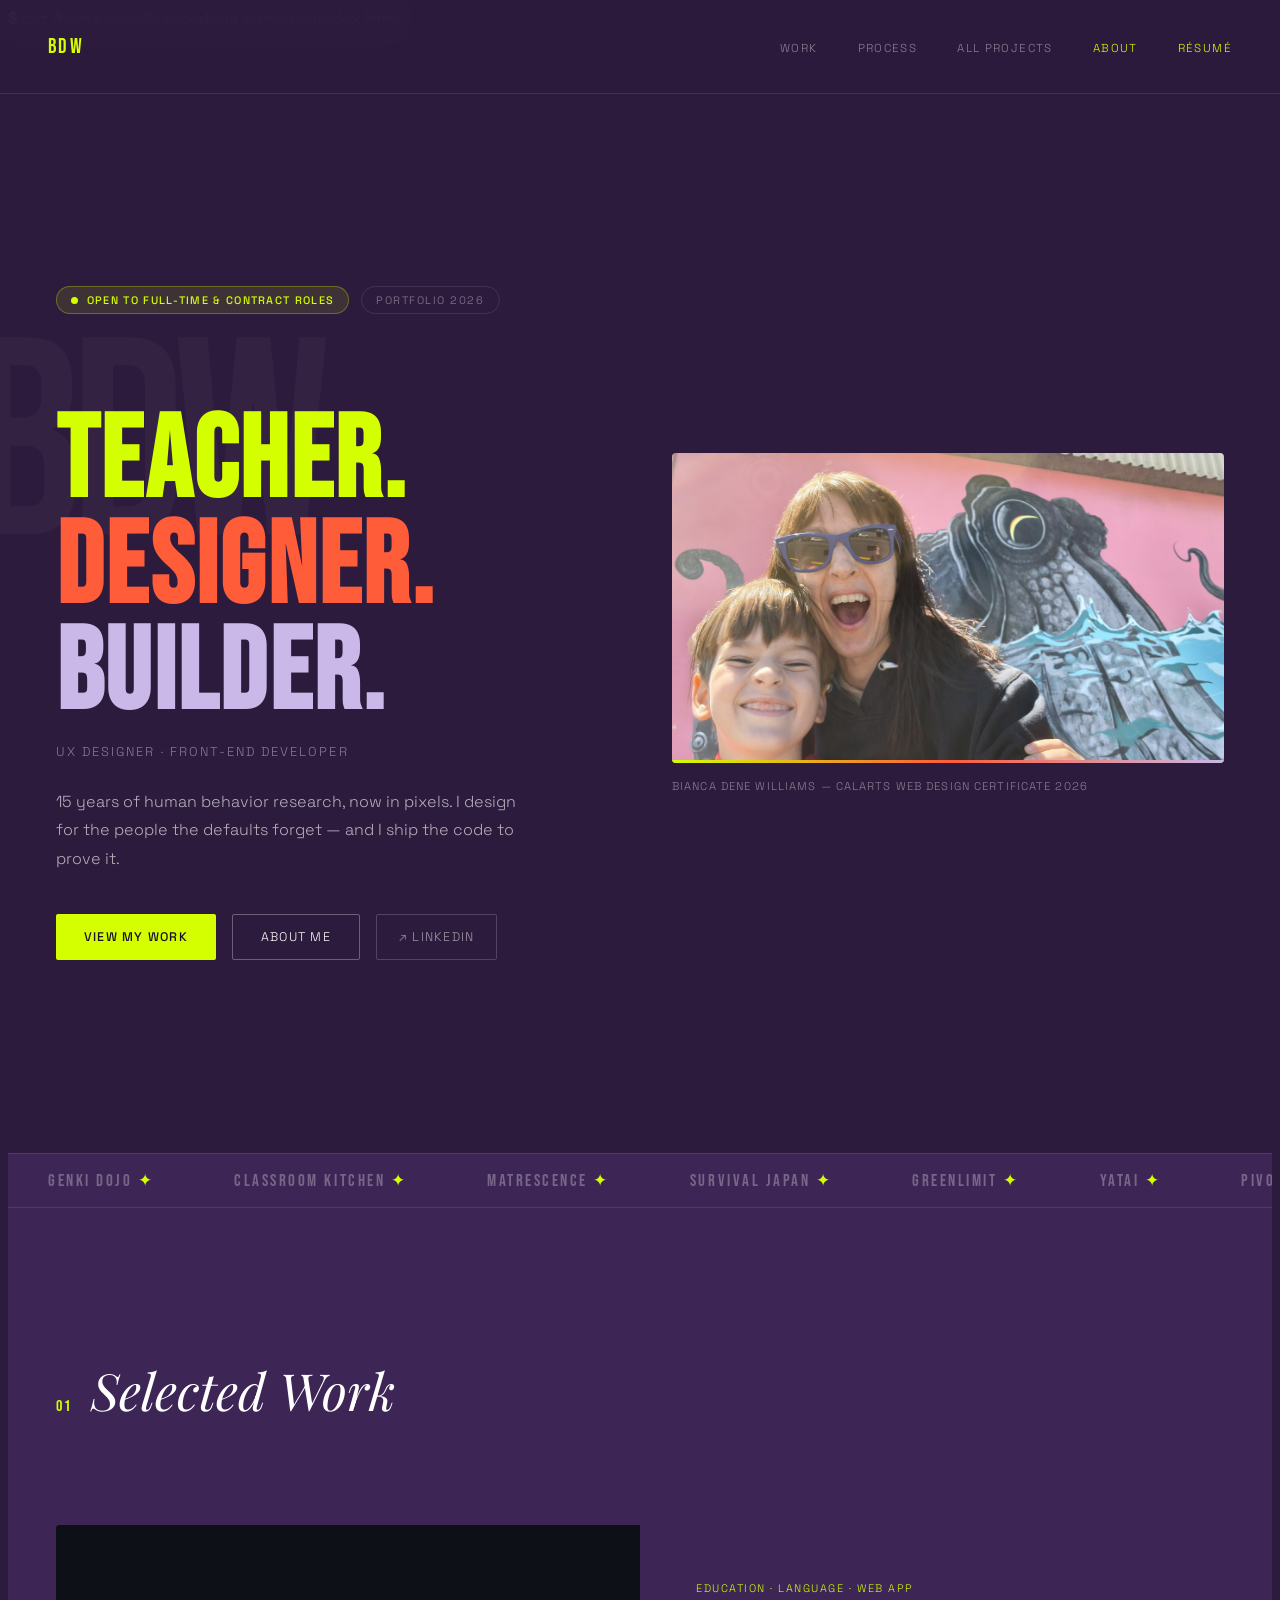
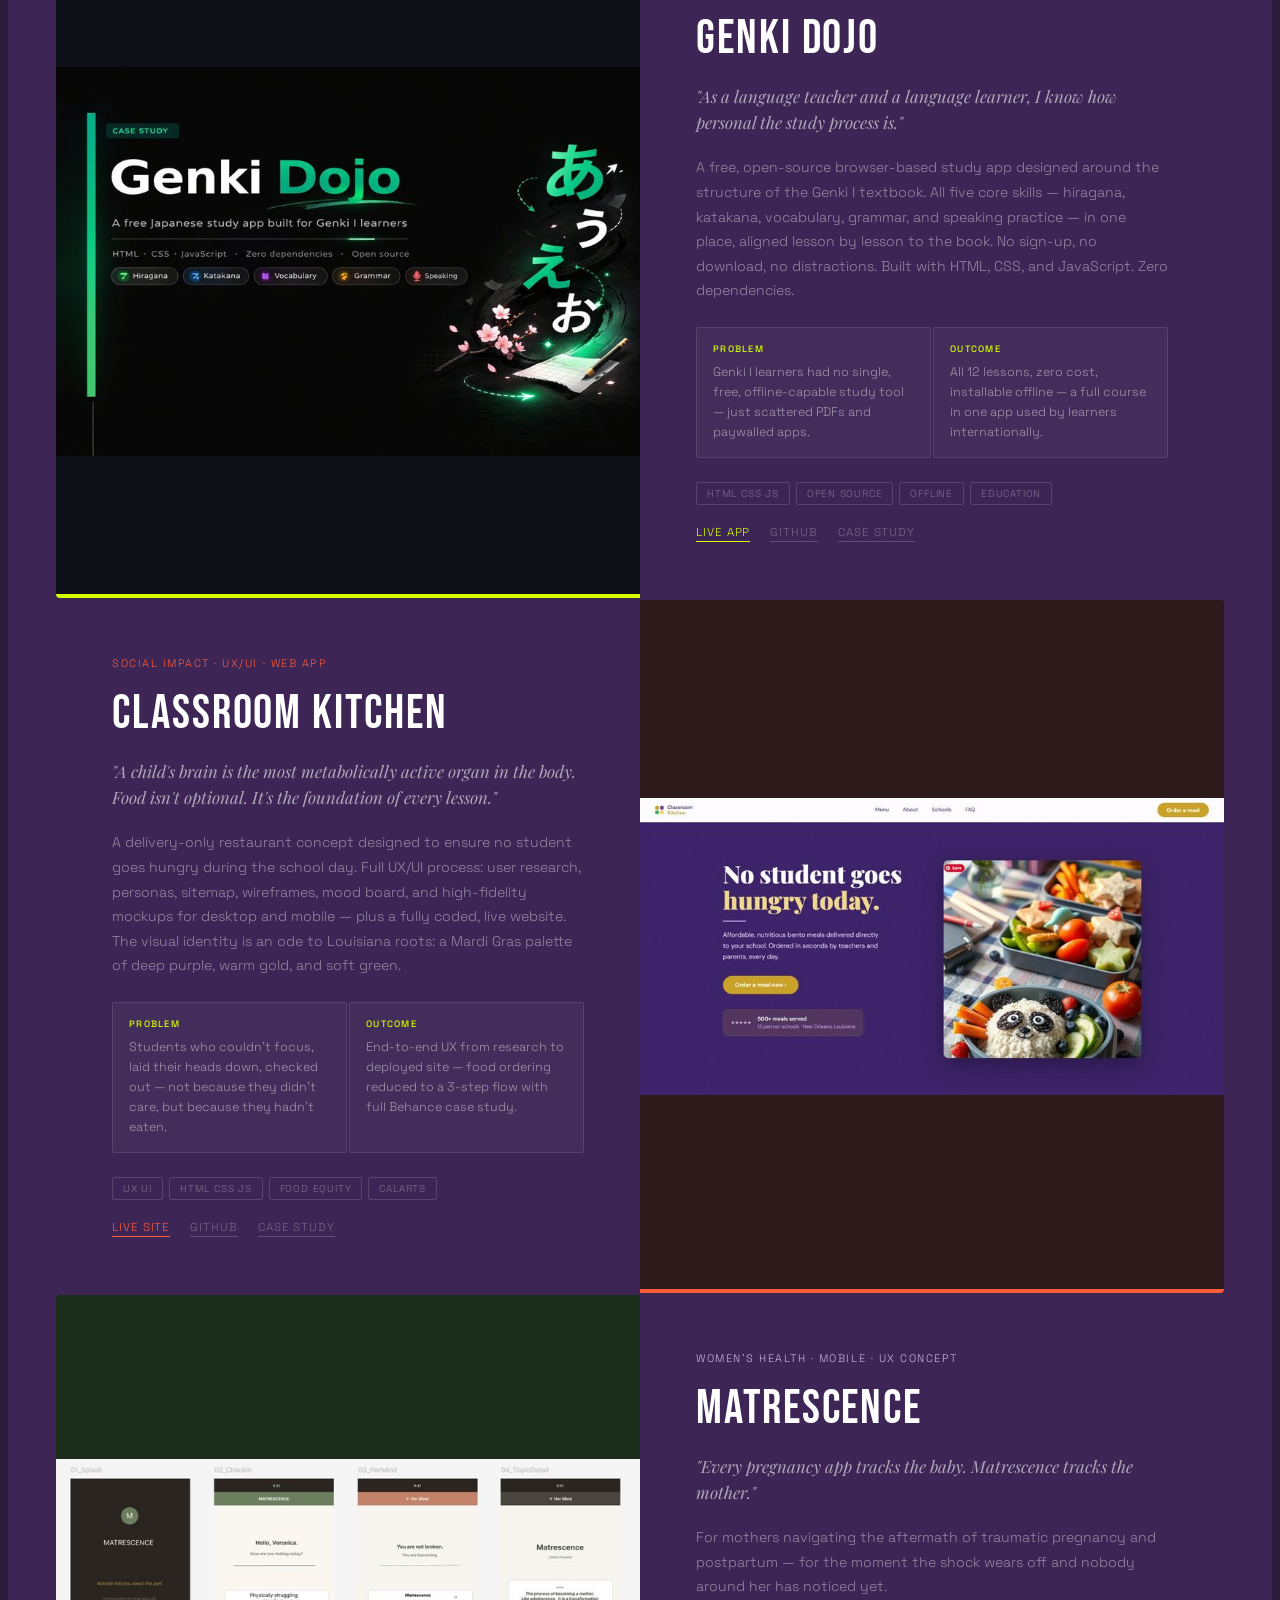
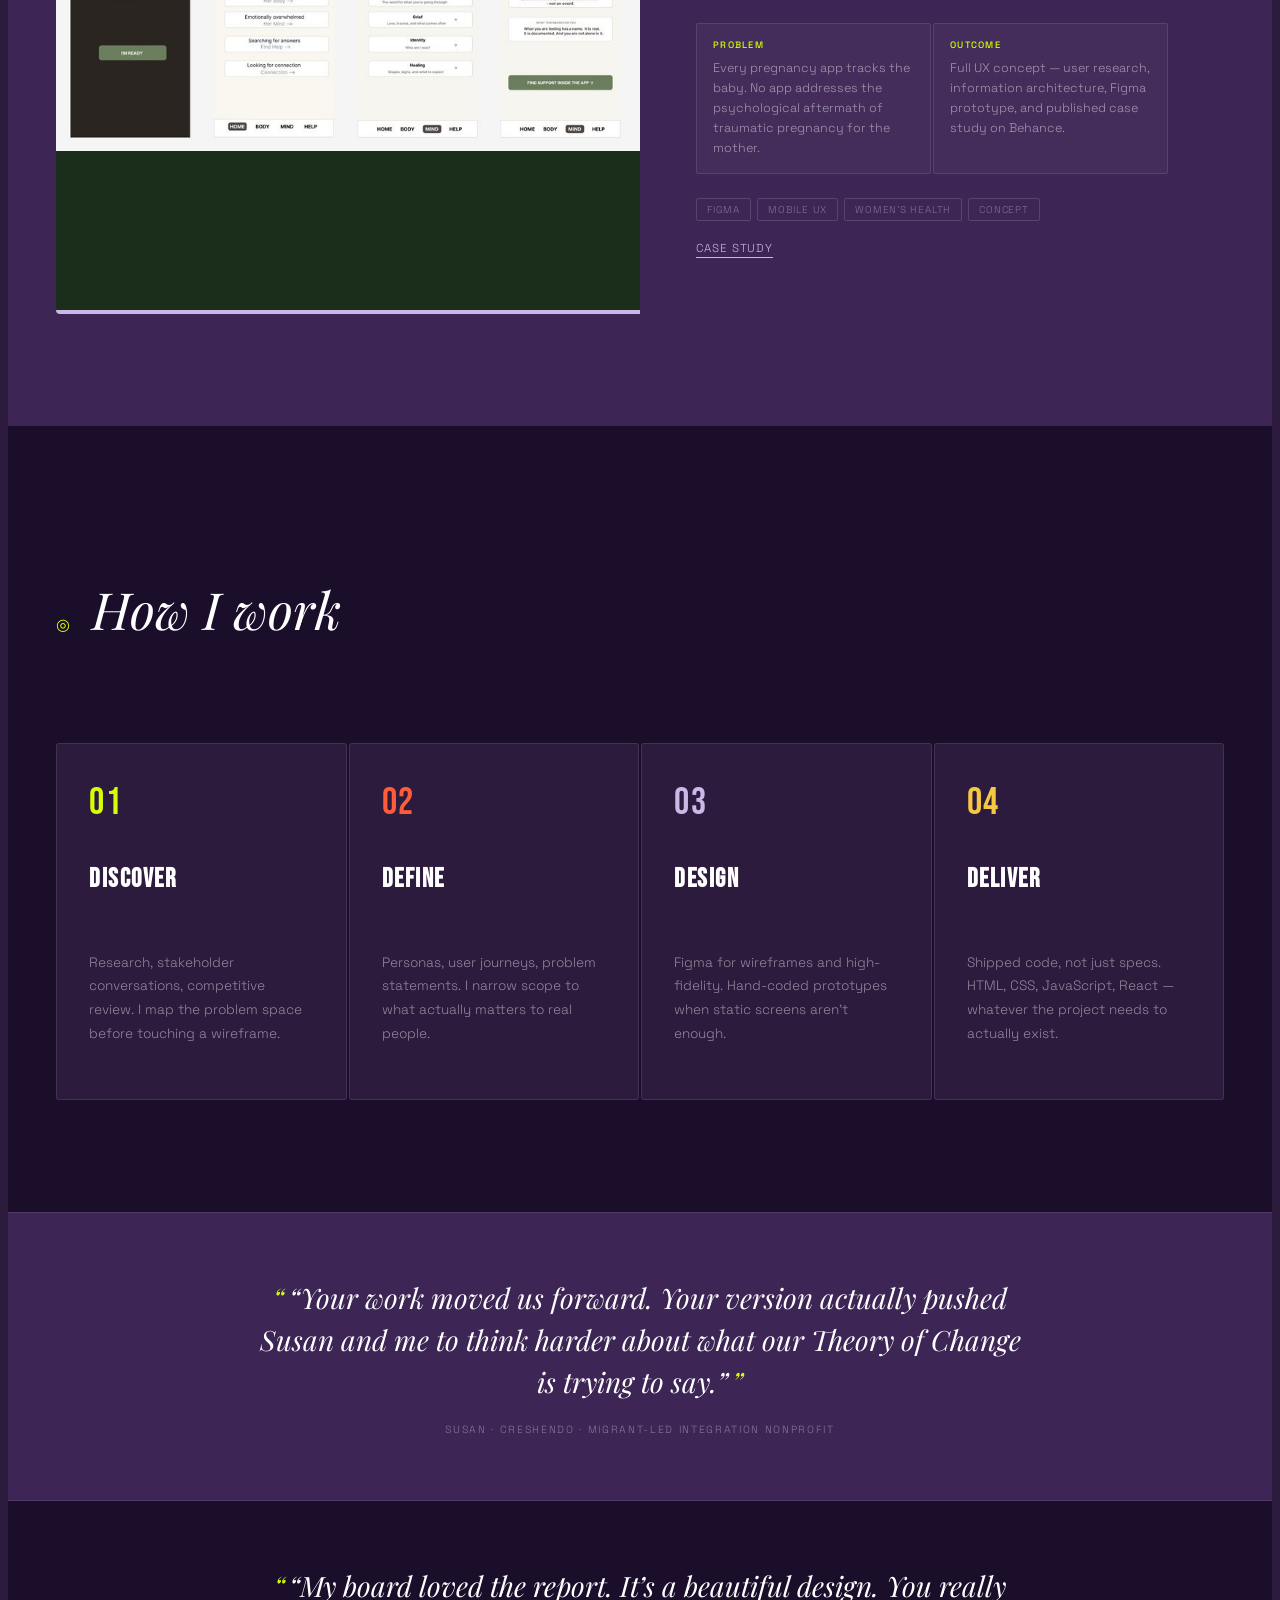
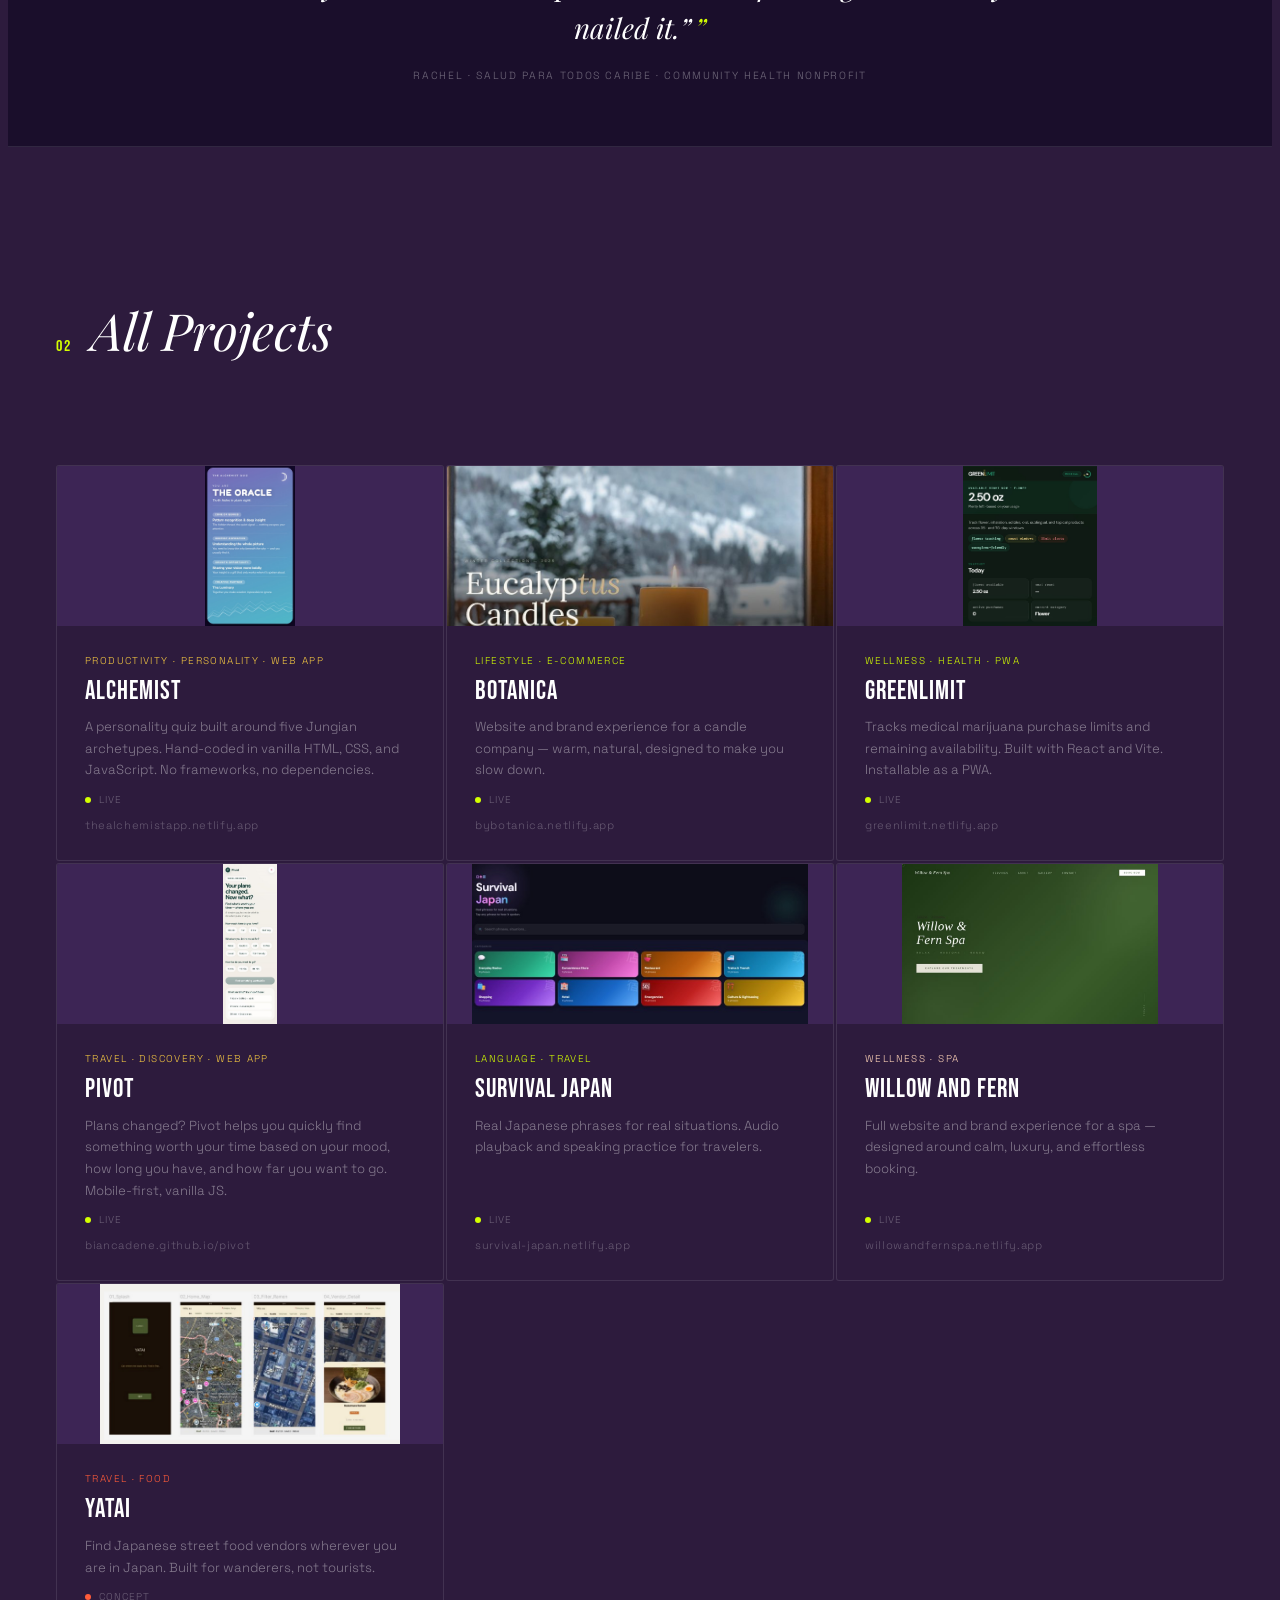
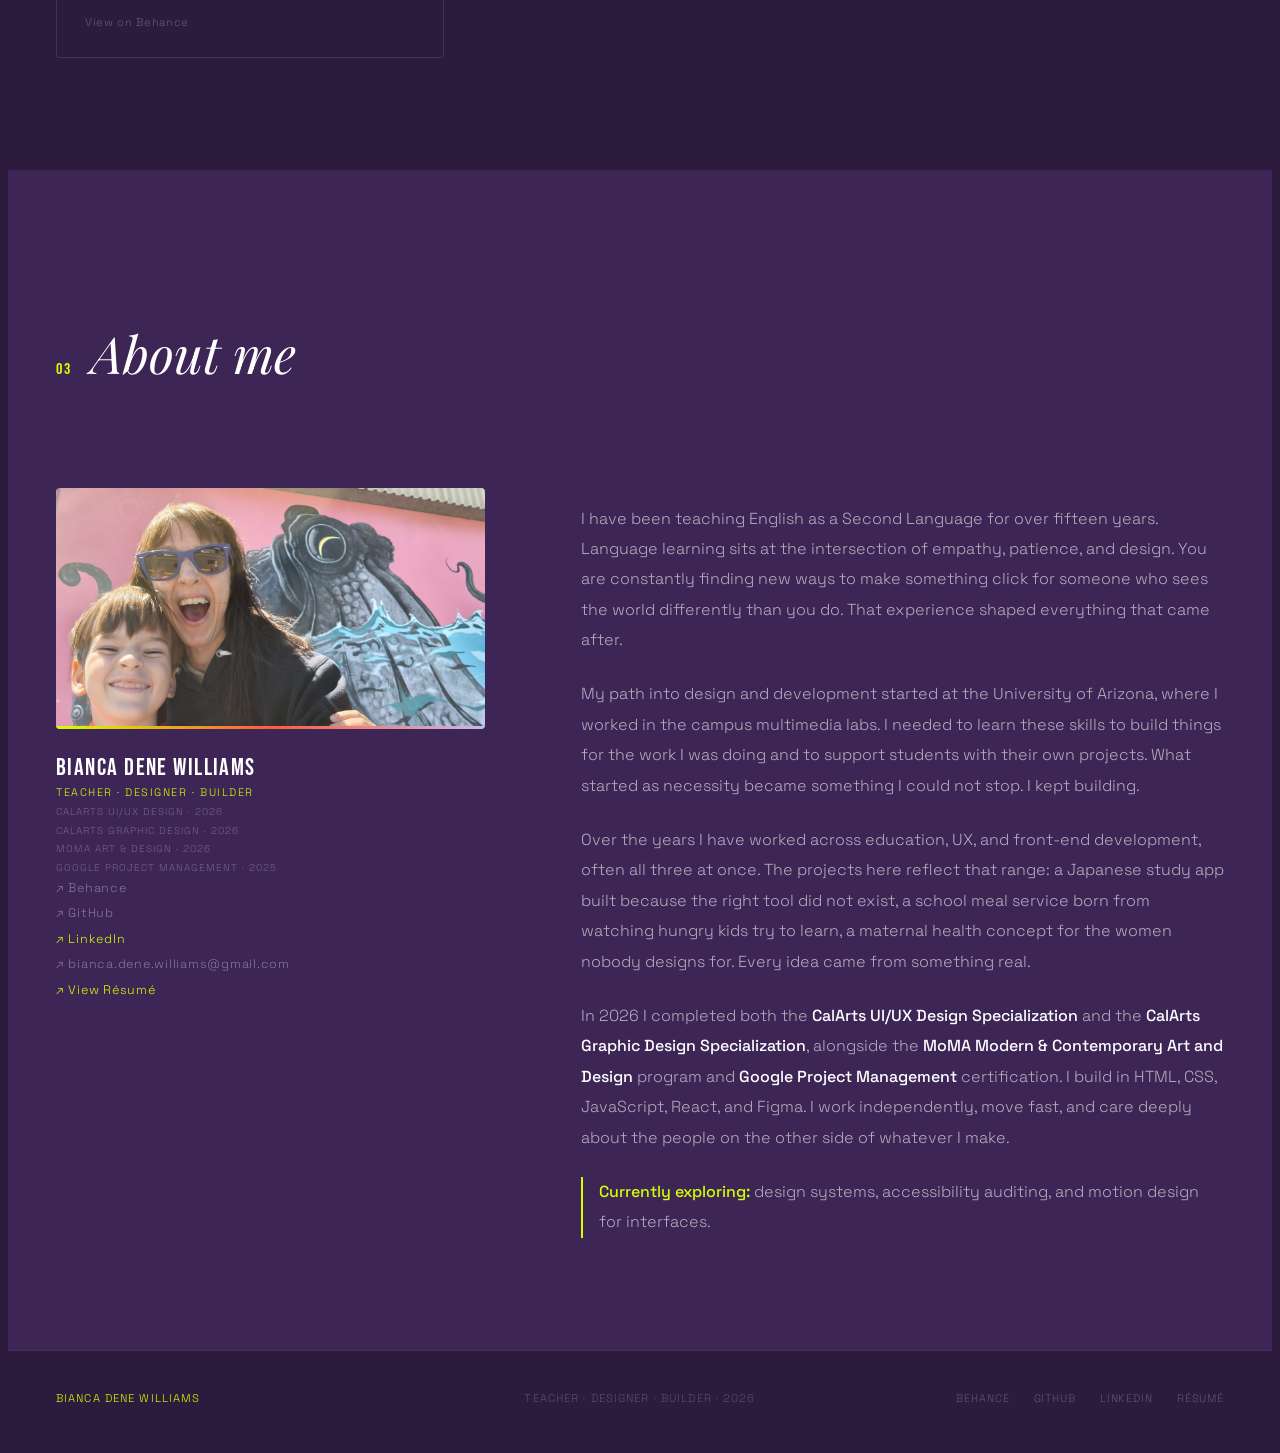
==== commit 4181f747: "Update footer with links and year" ====
--- a/index.html
+++ b/index.html
@@ -324,8 +324,13 @@
 
 <footer>
   <span class="fn">Bianca Dene Williams</span>
-  <span>2026</span>
-  <span>Teacher · Designer · Builder</span>
+  <span>Teacher · Designer · Builder · 2026</span>
+  <div class="footer-links">
+    <a href="https://www.behance.net/biancawilliams" target="_blank">Behance</a>
+    <a href="https://github.com/biancadene" target="_blank">GitHub</a>
+    <a href="https://www.linkedin.com/in/biancadenewilliams/" target="_blank">LinkedIn</a>
+    <a href="resume.html">Résumé</a>
+  </div>
 </footer>
 
 <script>
@@ -352,6 +357,19 @@
   mobileNav.classList.remove("open");
   mobileNav.setAttribute("aria-hidden", "true");
 }));
+
+const navLinks = document.querySelectorAll(".nav-links a[href^='#']");
+const sections = document.querySelectorAll("section[id]");
+const spy = new IntersectionObserver(entries => {
+  entries.forEach(e => {
+    if (e.isIntersecting) {
+      navLinks.forEach(l => l.classList.remove("nav-active"));
+      const active = document.querySelector(`.nav-links a[href="#${e.target.id}"]`);
+      if (active) active.classList.add("nav-active");
+    }
+  });
+}, { threshold: 0.3 });
+sections.forEach(s => spy.observe(s));
 </script>
 </body>
 </html>
--- a/css/style.css
+++ b/css/style.css
@@ -96,7 +96,7 @@
 .photo-block img{width:100%;height:100%;object-fit:cover;object-position:center 30%;display:block}
 .about-name{font-family:"Bebas Neue",sans-serif;font-size:1.5rem;letter-spacing:0.06em;margin-bottom:0.2rem}
 .about-role{font-size:0.68rem;letter-spacing:0.14em;text-transform:uppercase;color:var(--neon);margin-bottom:0.4rem}
-.about-cert{font-size:0.62rem;letter-spacing:0.1em;text-transform:uppercase;color:rgba(255,255,255,0.28);margin-bottom:1.5rem}
+.about-cert{font-size:0.62rem;letter-spacing:0.1em;text-transform:uppercase;color:rgba(255,255,255,0.28);margin-bottom:0.35rem}
 .socials{display:flex;flex-direction:column;gap:0.6rem}
 .soc{font-size:0.78rem;letter-spacing:0.06em;color:rgba(255,255,255,0.38);text-decoration:none;display:flex;align-items:center;gap:0.5rem;transition:color 0.2s}
 .soc:hover{color:var(--neon)}
@@ -104,8 +104,13 @@
 .about-body p:last-child{margin:0}
 .about-body strong{color:var(--white);font-weight:500}
 .hi{color:var(--neon)}
-footer{border-top:1px solid var(--border);padding:2.5rem 3rem;display:flex;justify-content:space-between;align-items:center;font-size:0.7rem;letter-spacing:0.1em;text-transform:uppercase;color:rgba(255,255,255,0.22)}
+footer{border-top:1px solid var(--border);padding:2.5rem 3rem;display:grid;grid-template-columns:1fr auto 1fr;align-items:center;gap:1rem;font-size:0.7rem;letter-spacing:0.1em;text-transform:uppercase;color:rgba(255,255,255,0.22)}
 .fn{color:var(--neon)}
+.footer-links{display:flex;gap:1.5rem;justify-content:flex-end}
+.footer-links a{font-size:0.68rem;letter-spacing:0.08em;color:rgba(255,255,255,0.25);text-decoration:none;transition:color 0.2s}
+.footer-links a:hover{color:var(--neon)}
+.nav-active{color:var(--neon) !important}
+@media(max-width:900px){footer{grid-template-columns:1fr;text-align:center}.footer-links{justify-content:center}}
 .reveal{opacity:0;transform:translateY(22px);transition:opacity 0.75s ease,transform 0.75s ease}
 .reveal.visible{opacity:1;transform:translateY(0)}
 .d1{transition-delay:0.1s}.d2{transition-delay:0.2s}
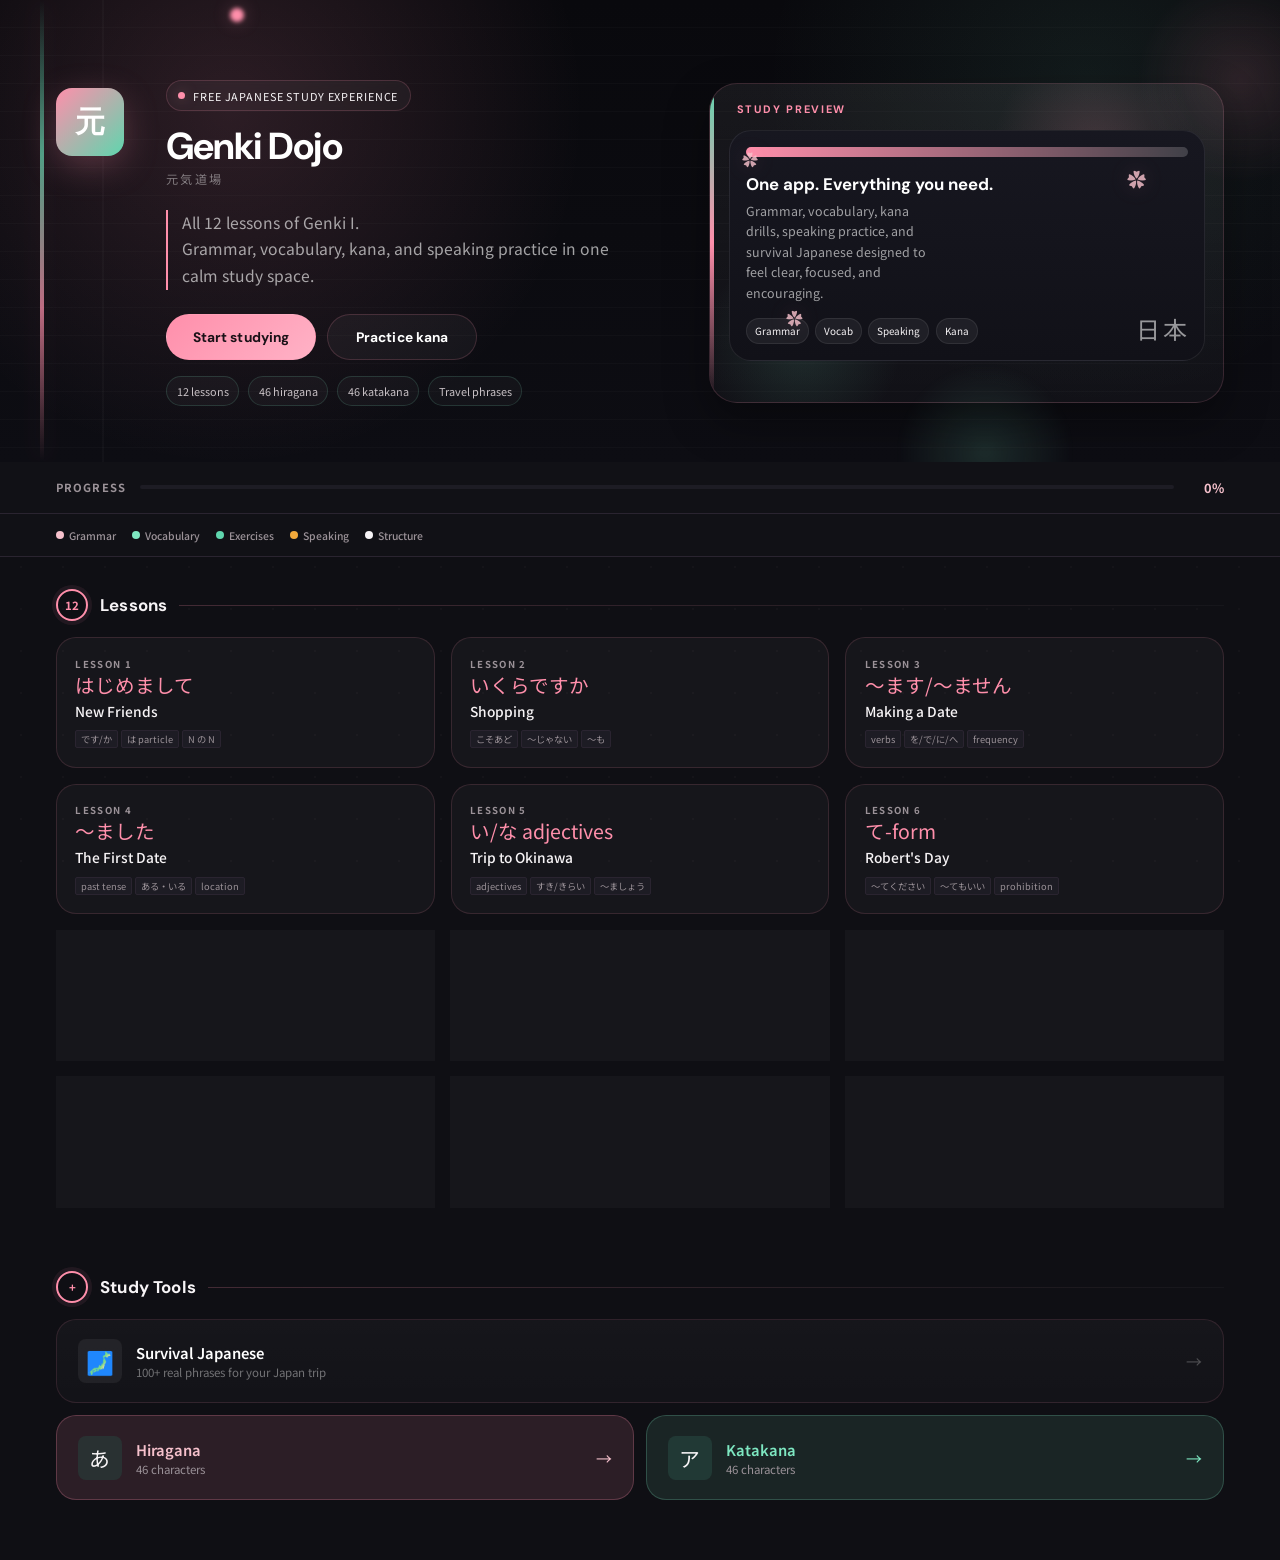
==== commit 874f2820: "Fix first-line skip and speaker pitch distinction in dialogue playback" ====
--- a/index.html
+++ b/index.html
@@ -1,375 +1,1415 @@
-$ cat /home/user/biancadene.github.io/index.html
-
 <!DOCTYPE html>
 <html lang="en">
 <head>
-<meta charset="UTF-8">
-<meta name="viewport" content="width=device-width, initial-scale=1.0">
-<title>Bianca Dene Williams — UX Designer & Front-End Developer</title>
-<meta name="description" content="Portfolio of Bianca Dene Williams — UX designer and front-end developer. 15 years of human behavior research, now in pixels. CalArts Web Design Certificate 2026.">
-<meta property="og:title" content="Bianca Dene Williams — UX Designer & Front-End Developer">
-<meta property="og:description" content="Portfolio of Bianca Dene Williams — UX designer and front-end developer. 15 years of human behavior research, now in pixels. CalArts Web Design Certificate 2026.">
-<meta property="og:url" content="https://biancadene.github.io">
-<meta property="og:type" content="website">
-<meta property="og:image" content="https://biancadene.github.io/images/photo.jpg">
-<link rel="preconnect" href="https://fonts.googleapis.com">
-<link href="https://fonts.googleapis.com/css2?family=Bebas+Neue&family=Playfair+Display:ital,wght@0,400;1,400&family=Space+Grotesk:wght@300;400;500&display=swap" rel="stylesheet">
-<link rel="stylesheet" href="css/style.css">
+<meta charset="utf-8"/>
+<meta content="width=device-width, initial-scale=1.0" name="viewport"/>
+<title>Genki Dojo</title>
+<link href="https://fonts.googleapis.com/css2?family=DM+Sans:wght@400;500;700&family=Noto+Sans+JP:wght@300;400;500;700&display=swap" rel="stylesheet"/>
+<style>
+:root{
+  --red:#F6C1CC;--red2:#FF8FAB;--rbg:rgba(255,143,171,.12);--rln:rgba(255,143,171,.24);
+  --blue:#7EE7C1;--blue2:#5FD6AE;--bbg:rgba(126,231,193,.10);--bln:rgba(126,231,193,.22);
+  --yel:#FFD58A;--yel2:#F2A93B;--ybg:rgba(242,169,59,.10);--yln:rgba(242,169,59,.22);
+  --grn:#7EE7C1;--grn2:#5FD6AE;--gbg:rgba(126,231,193,.10);--gln:rgba(126,231,193,.22);
+  --ink:#F7F4F6;--i70:#C7C0C4;--i40:#9B9298;--i15:#2A2430;
+  --paper:#0F0F14;--p2:#16161D;--p3:#1D1C24;--w:rgba(255,255,255,.03);
+  --fd:'DM Sans',sans-serif;--fb:'Noto Sans JP',sans-serif;
+  --sakura:#F6C1CC;--sakura-strong:#FF8FAB;--sakura-glow:rgba(255,143,171,.14);
+}
+*,*::before,*::after{box-sizing:border-box;margin:0;padding:0}
+html{font-size:16px;-webkit-text-size-adjust:100%}
+body{font-family:var(--fb);background:var(--paper);color:var(--ink);-webkit-font-smoothing:antialiased;position:relative}
+body::before{content:'';position:fixed;inset:0;pointer-events:none;background-image:radial-gradient(circle,rgba(246,193,204,.10) 1px,transparent 1px);background-size:42px 42px;opacity:.22;mix-blend-mode:screen}
+.screen{display:none;min-height:100vh;animation:fu .2s ease both}
+.screen.active{display:block}
+@keyframes fu{from{opacity:0;transform:translateY(6px)}to{opacity:1;transform:translateY(0)}}
+.hero{background:radial-gradient(circle at 18% 24%,var(--sakura-glow),transparent 32%),radial-gradient(circle at 85% 18%,rgba(126,231,193,.08),transparent 28%),linear-gradient(180deg,#09090d 0%, #0d0d13 100%);padding:4.5rem 2rem 3.25rem;position:relative;overflow:hidden}
+.hero::before{content:'';position:absolute;inset:0;background:repeating-linear-gradient(transparent,transparent 27px,rgba(255,255,255,.02) 27px,rgba(255,255,255,.02) 28px),linear-gradient(90deg,transparent 0 8%, rgba(255,255,255,.025) 8% 8.1%, transparent 8.1% 100%);pointer-events:none}
+.hero::after{content:'';position:absolute;top:0;left:40px;bottom:0;width:4px;background:linear-gradient(to bottom,transparent,var(--grn2),var(--red2),transparent);opacity:.72;box-shadow:0 0 24px rgba(255,143,171,.16)}
+.hero .orb{position:absolute;border-radius:50%;filter:blur(2px);pointer-events:none}
+.hero .orb.o1{right:-70px;top:-30px;width:220px;height:220px;background:radial-gradient(circle,var(--sakura-glow),transparent 68%);opacity:.9}
+.hero .orb.o2{right:16%;bottom:-80px;width:180px;height:180px;background:radial-gradient(circle,rgba(126,231,193,.14),transparent 70%)}
+.hero .orb.o3{left:18%;top:8px;width:14px;height:14px;background:var(--red2);box-shadow:0 0 18px rgba(255,143,171,.3)}
+.hero-grid{position:relative;z-index:1;display:grid;grid-template-columns:minmax(0,1.1fr) minmax(280px,.9fr);gap:1.5rem;align-items:center;max-width:1240px;margin:0 auto}
+.hi{position:relative;padding-left:110px;max-width:760px}
+.hero-topline{display:inline-flex;align-items:center;gap:.5rem;padding:.38rem .7rem;border-radius:999px;border:1px solid rgba(255,143,171,.18);background:rgba(255,255,255,.04);color:var(--ink);font-size:.68rem;letter-spacing:.08em;text-transform:uppercase;margin-bottom:1rem;backdrop-filter:blur(6px)}
+.hero-topline .dot{width:7px;height:7px;border-radius:50%;background:var(--red2);box-shadow:0 0 14px rgba(255,143,171,.4)}
+.hero-actions{display:flex;flex-wrap:wrap;gap:.7rem;margin-top:1.5rem}
+.hero-btn{display:inline-flex;align-items:center;justify-content:center;min-width:150px;padding:.82rem 1rem;border-radius:999px;border:1px solid rgba(255,143,171,.18);background:rgba(255,255,255,.05);color:#fff;font-family:var(--fd);font-size:.86rem;font-weight:700;letter-spacing:.01em;text-decoration:none;cursor:pointer;transition:transform .18s,box-shadow .18s,border-color .18s,background .18s}
+.hero-btn:hover{transform:translateY(-2px);box-shadow:0 10px 28px rgba(0,0,0,.28)}
+.hero-btn.primary{background:linear-gradient(135deg,var(--red2),#ffb2c6);border-color:transparent;color:#1a1117}
+.hero-btn.secondary{background:rgba(255,255,255,.04)}
+.hero-metrics{display:flex;flex-wrap:wrap;gap:.55rem;margin-top:1rem}
+.hero-metrics span{font-size:.68rem;padding:.38rem .6rem;border-radius:999px;border:1px solid rgba(126,231,193,.16);background:rgba(255,255,255,.03);color:var(--i70)}
+.hero-visual{position:relative;min-height:320px}
+.hero-card{position:relative;height:100%;min-height:320px;border-radius:28px;border:1px solid rgba(255,143,171,.16);background:linear-gradient(180deg,rgba(255,255,255,.06),rgba(255,255,255,.025));box-shadow:0 18px 44px rgba(0,0,0,.34);overflow:hidden}
+.hero-card::before{content:'';position:absolute;inset:0;background:radial-gradient(circle at 75% 20%,rgba(255,143,171,.16),transparent 22%),radial-gradient(circle at 18% 82%,rgba(126,231,193,.12),transparent 20%)}
+.hero-card::after{content:'';position:absolute;left:0;top:0;bottom:0;width:4px;background:linear-gradient(to bottom,var(--grn2),var(--red2),transparent)}
+.hero-card-inner{position:relative;z-index:1;padding:1.1rem 1.15rem;height:100%;display:flex;flex-direction:column}
+.hero-card-label{font-family:var(--fd);font-size:.68rem;font-weight:700;letter-spacing:.16em;text-transform:uppercase;color:var(--red2);margin-bottom:.9rem;padding-left:.5rem}
+.hero-card-ui{margin-top:auto;position:relative;border-radius:22px;padding:1rem;background:linear-gradient(180deg,#171720,#111118);border:1px solid rgba(255,255,255,.08);min-height:198px}
+.hero-ui-bar{height:10px;border-radius:999px;background:linear-gradient(to right,var(--red2),rgba(255,255,255,.18));margin-bottom:1rem}
+.hero-ui-title{font-family:var(--fd);font-size:1.05rem;font-weight:700;color:#fff;margin-bottom:.35rem}
+.hero-ui-copy{font-size:.78rem;line-height:1.65;color:rgba(255,255,255,.6);max-width:28ch}
+.hero-ui-chips{display:flex;flex-wrap:wrap;gap:.4rem;margin-top:.9rem}
+.hero-ui-chips span{font-size:.62rem;padding:.28rem .5rem;border-radius:999px;background:rgba(255,255,255,.06);border:1px solid rgba(255,255,255,.08);color:var(--ink)}
+.hero-jp{position:absolute;right:14px;bottom:14px;font-size:1.5rem;letter-spacing:.12em;color:rgba(255,255,255,.72);opacity:.78}
+.hero-petal{position:absolute;color:rgba(246,193,204,.82);filter:drop-shadow(0 0 10px rgba(255,143,171,.18))}
+.hero-petal.p1{left:12px;top:16px;font-size:1rem}
+.hero-petal.p2{right:58px;top:34px;font-size:1.2rem}
+.hero-petal.p3{left:56px;bottom:30px;font-size:1.05rem}
+.logo{position:absolute;left:0;top:8px;width:68px;height:68px;background:linear-gradient(135deg,var(--red2),var(--grn2));border-radius:16px;display:flex;align-items:center;justify-content:center;font-family:var(--fd);font-size:1.9rem;color:#fff;font-weight:700;box-shadow:0 10px 34px rgba(255,143,171,.26)}
+.app-name{font-family:'DM Sans',sans-serif;color:#fff;font-size:2.35rem;font-weight:700;line-height:1.05;margin-bottom:4px;letter-spacing:-.03em}
+.app-sub{font-size:.76rem;color:rgba(255,255,255,.42);letter-spacing:.2em;text-transform:uppercase;margin-bottom:1.35rem}
+.tagline{font-size:.98rem;color:rgba(255,255,255,.62);line-height:1.7;border-left:2px solid var(--red2);padding-left:14px;max-width:460px}
+.prog-strip{background:#111116;border-bottom:1px solid var(--i15);padding:1rem 2rem;display:flex;align-items:center;gap:14px}
+.pg-lbl{font-size:.7rem;font-weight:700;letter-spacing:.1em;text-transform:uppercase;color:var(--i40);white-space:nowrap}
+.pg-track{flex:1;height:4px;background:var(--p3);border-radius:10px;overflow:hidden}
+.pg-bar{height:100%;background:var(--red);border-radius:10px;transition:width .6s ease}
+.pg-pct{font-size:.8rem;font-weight:700;color:var(--red);min-width:36px;text-align:right}
+.legend{background:#111116;border-bottom:1px solid var(--i15);padding:.85rem 2rem;display:flex;gap:16px;overflow-x:auto;scrollbar-width:none}
+.legend::-webkit-scrollbar{display:none}
+.li{display:flex;align-items:center;gap:5px;white-space:nowrap}
+.ld{width:8px;height:8px;border-radius:50%;flex-shrink:0}
+.lt{font-size:.65rem;color:var(--i40);font-weight:500}
+.sec-head{padding:2rem 2rem 1rem;display:flex;align-items:center;gap:12px}
+.stamp{width:32px;height:32px;border:2px solid var(--red2);border-radius:50%;display:flex;align-items:center;justify-content:center;font-size:.72rem;font-weight:700;color:var(--red2);flex-shrink:0;box-shadow:0 0 0 4px rgba(255,143,171,.08)}
+.sec-title{font-family:'DM Sans',sans-serif;font-size:1.06rem;font-weight:700;color:var(--ink);letter-spacing:.01em}
+.sec-line{flex:1;height:1px;background:linear-gradient(to right,rgba(255,143,171,.22),rgba(255,255,255,.03))}
+.lgrid{padding:0 2rem 2rem;display:grid;grid-template-columns:repeat(3,1fr);gap:16px}
+.lcard{background:rgba(255,255,255,.03);border:1px solid rgba(255,143,171,.14);border-radius:20px;padding:1.15rem;cursor:pointer;transition:transform .22s,box-shadow .22s,border-color .22s;position:relative;overflow:hidden;backdrop-filter:blur(6px)}
+.lcard::before{content:'';position:absolute;top:0;left:0;right:0;height:2px;background:var(--red);transform:scaleX(0);transform-origin:left;transition:transform .2s}
+.lcard:hover{transform:translateY(-4px);box-shadow:0 10px 36px rgba(0,0,0,.45),0 0 0 1px rgba(255,143,171,.12) inset;border-color:var(--red2)}
+.lcard:hover::before,.lcard.done::before{transform:scaleX(1)}
+.lcard.done{border-color:rgba(29,158,117,.3)}
+.lcard.done::before{background:var(--grn2)}
+.lc-num{font-size:.6rem;font-weight:700;letter-spacing:.14em;text-transform:uppercase;color:var(--i40);margin-bottom:3px}
+.lc-k{font-size:1.22rem;color:var(--red2);margin-bottom:6px;line-height:1.15}
+.lc-t{font-size:.86rem;font-weight:500;color:var(--ink);margin-bottom:9px;line-height:1.4}
+.lc-tags{display:flex;flex-wrap:wrap;gap:3px}
+.lc-tag{font-size:.58rem;padding:1px 5px;border-radius:2px;background:var(--p3);color:var(--i40);border:1px solid var(--i15)}
+.lc-chk{position:absolute;top:8px;right:8px;width:16px;height:16px;background:var(--grn2);border-radius:50%;display:none;align-items:center;justify-content:center;color:#fff;font-size:8px;font-weight:700}
+.lcard.done .lc-chk{display:flex}
+.qlinks{padding:0 2rem 2.25rem;display:grid;gap:12px}
+.ql{border-radius:20px;padding:1.2rem 1.3rem;cursor:pointer;display:flex;align-items:center;gap:14px;transition:transform .2s,box-shadow .2s,border-color .2s}
+.ql:hover{transform:translateY(-4px);box-shadow:0 10px 36px rgba(0,0,0,.4)}
+.ql-s{background:linear-gradient(180deg,rgba(255,255,255,.03),rgba(255,255,255,.02));border:1px solid rgba(255,143,171,.12)}
+.ql-h{background:var(--rbg);border:1px solid var(--rln)}
+.ql-k{background:var(--bbg);border:1px solid var(--bln)}
+.qi{width:44px;height:44px;border-radius:8px;display:flex;align-items:center;justify-content:center;font-size:1.4rem;flex-shrink:0}
+.ql-s .qi{background:rgba(255,255,255,.06)}
+.ql-h .qi{background:rgba(29,158,117,.15)}
+.ql-k .qi{background:rgba(93,202,165,.12)}
+.qinfo{flex:1}
+.qn{font-size:.92rem;font-weight:600}
+.ql-s .qn{color:#fff}
+.ql-h .qn{color:var(--red)}
+.ql-k .qn{color:var(--blue)}
+.qd{font-size:.72rem;margin-top:1px;color:var(--i40)}
+.ql-s .qd{color:rgba(255,255,255,.4)}
+.qa{font-size:1rem}
+.ql-s .qa{color:rgba(255,255,255,.25)}
+.ql-h .qa,.ql-k .qa{color:var(--i40)}
+.lhd{background:#111;border-bottom:1px solid var(--i15);padding:.85rem 1.25rem;display:flex;align-items:center;gap:10px;position:sticky;top:0;z-index:20}
+.back{width:34px;height:34px;border:1px solid var(--i15);border-radius:4px;background:none;cursor:pointer;font-size:.9rem;display:flex;align-items:center;justify-content:center;color:var(--ink);transition:background .15s;font-family:var(--fb)}
+.back:hover{background:var(--p3)}
+.lhd-info{flex:1;min-width:0}
+.lhd-n{font-size:.6rem;font-weight:700;letter-spacing:.14em;text-transform:uppercase;color:var(--red)}
+.lhd-t{font-size:.95rem;font-weight:600;color:var(--ink);white-space:nowrap;overflow:hidden;text-overflow:ellipsis}
+.ltabs{display:flex;overflow-x:auto;scrollbar-width:none;border-bottom:1px solid var(--i15);background:#111}
+.ltabs::-webkit-scrollbar{display:none}
+.ltab{padding:.8rem 1.1rem;font-size:.78rem;font-weight:600;font-family:var(--fb);white-space:nowrap;border:none;background:none;cursor:pointer;color:var(--i40);border-bottom:2px solid transparent;transition:color .15s,border-color .15s}
+.ltab[data-t="grammar"].on{color:var(--red);border-bottom-color:var(--red)}
+.ltab[data-t="vocab"].on{color:var(--blue);border-bottom-color:var(--blue)}
+.ltab[data-t="exercises"].on{color:var(--grn2);border-bottom-color:var(--grn2)}
+.ltab[data-t="speak"].on{color:var(--yel2);border-bottom-color:var(--yel2)}
+.ltab[data-t="dialogue"].on{color:var(--red2);border-bottom-color:var(--red2)}
+.lcon{padding:1.5rem 2rem 2.5rem;max-width:1100px;margin:0 auto}
+.gp{background:rgba(255,255,255,.03);border:1px solid rgba(255,143,171,.10);border-left:3px solid var(--red2);border-radius:0 8px 8px 0;padding:1rem 1.1rem;margin-bottom:.75rem}
+.gp-n{font-family:'DM Sans',sans-serif;font-size:1.1rem;color:var(--red);font-weight:700;margin-bottom:2px}
+.gp-m{font-size:.7rem;font-weight:700;letter-spacing:.1em;text-transform:uppercase;color:var(--i40);margin-bottom:10px}
+.gp-exs{border-top:1px solid var(--i15);padding-top:8px}
+.gp-ex{font-size:.82rem;color:var(--i70);line-height:1.7;padding:3px 0}
+.gp-ex .jp{color:var(--ink);font-size:.88rem}
+.gref{background:rgba(255,255,255,.03);border:1px solid rgba(255,143,171,.10);border-radius:14px;overflow:hidden;margin-bottom:.75rem}
+.gref-hd{background:var(--p3);padding:.75rem 1.1rem;font-family:'DM Sans',sans-serif;font-size:1rem;font-weight:700;color:var(--red);border-bottom:1px solid var(--i15)}
+.gref-row{padding:8px 1.1rem;border-bottom:1px solid var(--i15);font-size:.82rem;color:var(--i70);line-height:1.6}
+.gref-row:last-child{border-bottom:none}
+.gref-row strong{color:var(--red);font-weight:600}
+.vfc{background:var(--w);border:1px solid var(--bln);border-top:3px solid var(--blue);border-radius:0 0 14px 14px;padding:1.75rem 1.5rem;text-align:center;cursor:pointer;margin-bottom:.75rem;min-height:140px;display:flex;flex-direction:column;align-items:center;justify-content:center;transition:box-shadow .18s;user-select:none}
+.vfc:hover{box-shadow:0 4px 20px rgba(0,0,0,.3)}
+.vfc-main{font-size:2rem;color:var(--ink);margin-bottom:4px}
+.vfc-rom{font-size:1rem;color:var(--blue);display:none;margin-bottom:2px}
+.vfc-en{font-size:.88rem;color:var(--i70);display:none}
+.vfc-hint{font-size:.72rem;color:var(--i40);margin-top:10px}
+.fcc{display:grid;grid-template-columns:1fr 1fr 1fr;gap:7px;margin-bottom:1rem}
+.fcb{padding:9px 6px;border-radius:8px;border:1px solid var(--i15);background:var(--p2);cursor:pointer;font-size:.78rem;font-family:var(--fb);font-weight:600;transition:all .15s;color:var(--ink)}
+.fcb:active{transform:scale(.97)}
+.fcb.again{background:rgba(224,74,74,.12);border-color:rgba(224,74,74,.25);color:#E04A4A}
+.fcb.good{background:var(--gbg);border-color:var(--gln);color:var(--grn)}
+.fcb.flip{background:var(--bbg);border-color:var(--bln);color:var(--blue)}
+.vlist{background:rgba(255,255,255,.03);border:1px solid rgba(255,143,171,.10);border-radius:14px;overflow:hidden}
+.vlist-hd{padding:7px 1.1rem;background:var(--p3);border-bottom:1px solid var(--i15);font-size:.65rem;font-weight:700;letter-spacing:.12em;text-transform:uppercase;color:var(--blue)}
+.vrow{display:flex;justify-content:space-between;align-items:center;gap:10px;padding:9px 1.1rem;border-bottom:1px solid var(--i15)}
+.vrow:last-child{border-bottom:none}
+.vr-j{font-size:.95rem;color:var(--ink)}
+.vr-r{font-size:.68rem;color:var(--i40);margin-top:1px}
+.vr-e{font-size:.78rem;color:var(--i70);text-align:right}
+.ex-sr{display:flex;gap:8px;margin-bottom:.85rem}
+.est{flex:1;background:var(--w);border:1px solid var(--i15);border-radius:8px;padding:9px;text-align:center}
+.est-n{font-size:1.3rem;font-weight:700;color:var(--ink)}
+.est-l{font-size:.6rem;text-transform:uppercase;letter-spacing:.08em;color:var(--i40);margin-top:1px}
+.excard{background:rgba(255,255,255,.03);border:1px solid rgba(255,143,171,.10);border-left:3px solid var(--grn2);border-radius:0 8px 8px 0;padding:1.1rem;margin-bottom:.75rem}
+.ex-badge{display:inline-block;padding:2px 7px;border-radius:3px;font-size:.62rem;font-weight:700;letter-spacing:.08em;text-transform:uppercase;margin-bottom:9px}
+.ex-badge.fill{background:var(--bbg);color:var(--blue)}
+.ex-badge.write{background:var(--rbg);color:var(--red)}
+.ex-badge.finish{background:var(--ybg);color:var(--yel2)}
+.ex-p{font-size:.9rem;line-height:1.75;color:var(--ink);margin-bottom:6px;white-space:pre-line}
+.ex-blank{display:inline-block;min-width:64px;border-bottom:2px solid var(--grn2);text-align:center;color:var(--i40);padding:0 4px}
+.ex-h{font-size:.73rem;color:var(--i40);font-style:italic;margin-bottom:11px}
+.opts{display:grid;grid-template-columns:1fr 1fr;gap:7px;margin-bottom:7px}
+.optb{padding:9px 7px;border:1px solid var(--i15);border-radius:8px;background:var(--p2);cursor:pointer;font-size:.83rem;font-family:var(--fb);text-align:center;transition:all .15s;color:var(--ink);line-height:1.3}
+.optb:hover:not(.dis){background:var(--p3);border-color:#444}
+.optb.ok{background:var(--gbg);border-color:var(--gln);color:var(--grn);font-weight:600}
+.optb.bad{background:rgba(224,74,74,.12);border-color:rgba(224,74,74,.25);color:#E04A4A}
+.optb.dis{pointer-events:none}
+.wi{width:100%;padding:9px 11px;font-size:.95rem;font-family:var(--fb);border:1px solid var(--i15);border-radius:8px;background:var(--p3);color:var(--ink);outline:none;transition:all .15s;margin-bottom:8px}
+.wi:focus{border-color:var(--grn2);background:var(--p2)}
+.wi:disabled{opacity:.6}
+.chk{padding:8px 16px;background:var(--grn2);color:#fff;border:none;border-radius:8px;font-size:.8rem;font-family:var(--fb);font-weight:600;cursor:pointer;transition:background .15s}
+.chk:hover{background:var(--grn)}
+.fb{padding:9px 11px;border-radius:8px;font-size:.8rem;line-height:1.5;margin-top:7px}
+.fb.ok{background:var(--gbg);color:var(--grn2)}
+.fb.bad{background:rgba(224,74,74,.1);color:#E04A4A}
+.nq{width:100%;padding:12px;background:var(--p3);color:var(--ink);border:1px solid var(--i15);border-radius:14px;font-size:.88rem;font-family:var(--fb);font-weight:600;cursor:pointer;transition:all .15s;margin-top:4px}
+.nq:hover{background:var(--red);color:#fff;border-color:var(--red)}
+.spbox{background:rgba(255,255,255,.03);border:1px solid var(--yln);border-top:3px solid var(--yel2);border-radius:0 0 14px 14px;padding:1.75rem 1.5rem 1.25rem;text-align:center;margin-bottom:.75rem}
+.sp-j{font-size:1.4rem;color:var(--ink);margin-bottom:4px}
+.sp-r{font-size:.78rem;color:var(--yel2);margin-bottom:3px}
+.sp-e{font-size:.82rem;color:var(--i70)}
+.mica{text-align:center;padding:.5rem 0 .75rem}
+.micbtn{width:60px;height:60px;border-radius:50%;border:1.5px solid var(--i15);background:var(--p2);cursor:pointer;font-size:1.4rem;display:inline-flex;align-items:center;justify-content:center;transition:all .2s}
+.micbtn.on{border-color:var(--yel2);background:var(--ybg);animation:rp 1.1s ease infinite}
+@keyframes rp{0%,100%{box-shadow:0 0 0 0 rgba(239,159,39,.3)}50%{box-shadow:0 0 0 10px rgba(239,159,39,0)}}
+.mic-st{font-size:.7rem;color:var(--i40);margin-top:5px}
+.sp-res{font-size:.88rem;color:var(--i70);min-height:24px;margin-top:6px;text-align:center}
+.sp-fb{text-align:center;min-height:28px}
+.plist{background:var(--w);border:1px solid var(--i15);border-radius:14px;overflow:hidden}
+.plist-hd{padding:7px 1.1rem;background:var(--p3);border-bottom:1px solid var(--i15);font-size:.62rem;font-weight:700;letter-spacing:.12em;text-transform:uppercase;color:var(--yel2)}
+.prow{padding:9px 1.1rem;border-bottom:1px solid var(--i15);cursor:pointer;transition:background .12s}
+.prow:last-child{border-bottom:none}
+.prow:hover{background:var(--p3)}
+.pr-j{font-size:.95rem;color:var(--ink)}
+.pr-r{font-size:.68rem;color:var(--i40);margin-top:1px}
+.pr-e{font-size:.75rem;color:var(--i70);margin-top:1px}
+.kts{display:flex;background:#111;border-bottom:1px solid var(--i15);padding:0 1.25rem}
+.ktsb{padding:.85rem 1.25rem;font-size:.82rem;font-weight:600;font-family:var(--fb);border:none;background:none;cursor:pointer;color:var(--i40);border-bottom:2px solid transparent;transition:all .15s}
+.ktsb.h.on{color:var(--red);border-bottom-color:var(--red)}
+.ktsb.k.on{color:var(--blue);border-bottom-color:var(--blue)}
+.kcon{padding:1.1rem 1.25rem}
+.ksr{display:flex;gap:8px;margin-bottom:.9rem}
+.kst{flex:1;background:var(--w);border:1px solid var(--i15);border-radius:8px;padding:9px;text-align:center}
+.kst-n{font-size:1.2rem;font-weight:700;color:var(--ink)}
+.kst-l{font-size:.6rem;text-transform:uppercase;letter-spacing:.08em;color:var(--i40);margin-top:1px}
+.tipnote{background:rgba(239,159,39,.08);border:1px solid var(--yln);border-left:3px solid var(--yel2);border-radius:0 8px 8px 0;padding:8px 11px;font-size:.78rem;color:var(--i70);line-height:1.6;margin-bottom:.9rem}
+.kgrid{display:grid;grid-template-columns:repeat(5,1fr);gap:6px;margin-bottom:.9rem}
+.kcell{background:var(--p2);border:1px solid var(--i15);border-radius:8px;padding:8px 3px;text-align:center;cursor:pointer;transition:all .15s}
+.kcell:hover{border-color:#444;background:var(--p3)}
+.kcell.lrn{border-color:rgba(29,158,117,.4);background:var(--gbg)}
+.kcell.emp{background:transparent;border-color:transparent;cursor:default}
+.kc-c{font-size:1.1rem;color:var(--ink)}
+.kc-r{font-size:.6rem;color:var(--i40);margin-top:1px}
+.kfc{background:rgba(255,255,255,.03);border:1px solid rgba(255,143,171,.10);border-radius:20px;padding:2rem 1.5rem;text-align:center;cursor:pointer;min-height:140px;display:flex;flex-direction:column;align-items:center;justify-content:center;transition:box-shadow .18s;margin-bottom:.75rem}
+.kfc:hover{box-shadow:0 4px 20px rgba(0,0,0,.4)}
+.kfc-c{font-size:3rem;color:var(--ink)}
+.kfc-r{font-size:1.2rem;color:var(--red);display:none;margin-top:6px}
+.kfc-h{font-size:.72rem;color:var(--i40);margin-top:8px}
+.kpbw{height:3px;background:var(--p3);border-radius:10px;margin-bottom:.9rem;overflow:hidden}
+.kpb{height:100%;background:var(--red);border-radius:10px;transition:width .3s}
+.startfc{width:100%;padding:12px;background:var(--red);color:#fff;border:none;border-radius:14px;font-size:.88rem;font-family:var(--fb);font-weight:600;cursor:pointer;transition:background .15s;margin-bottom:.5rem}
+.startfc:hover{background:var(--red2)}
+.bkchart{width:100%;padding:10px;background:var(--p2);color:var(--i70);border:1px solid var(--i15);border-radius:8px;font-size:.82rem;font-family:var(--fb);cursor:pointer;transition:background .15s}
+.bkchart:hover{background:var(--p3)}
+.surv-hero{background:#080808;padding:2rem 1.5rem 1.75rem;position:relative;overflow:hidden}
+.surv-hero::before{content:'';position:absolute;inset:0;background:repeating-linear-gradient(90deg,transparent,transparent 39px,rgba(255,255,255,.015) 39px,rgba(255,255,255,.015) 40px)}
+.sh-in{position:relative;z-index:1}
+.sh-badge{display:inline-block;background:rgba(29,158,117,.2);border:1px solid rgba(29,158,117,.3);color:rgba(255,255,255,.85);font-size:.62rem;letter-spacing:.1em;text-transform:uppercase;padding:3px 9px;border-radius:3px;margin-bottom:10px}
+.surv-hero h1{font-family:'DM Sans',sans-serif;color:#fff;font-size:1.7rem;font-weight:800;margin-bottom:4px}
+.surv-hero p{color:rgba(255,255,255,.4);font-size:.78rem}
+.scats{padding:1.1rem 1.25rem;display:grid;gap:8px}
+.scat{background:var(--w);border:1px solid var(--i15);border-radius:14px;padding:1rem 1.1rem;cursor:pointer;display:flex;align-items:center;gap:13px;transition:transform .18s,box-shadow .18s,border-color .18s}
+.scat:hover{transform:translateX(3px);box-shadow:0 4px 20px rgba(0,0,0,.3);border-color:#333}
+.scat-ic{width:44px;height:44px;border-radius:8px;background:var(--p3);display:flex;align-items:center;justify-content:center;font-size:1.35rem;flex-shrink:0}
+.scat-info{flex:1}
+.scat-n{font-size:.92rem;font-weight:600;color:var(--ink)}
+.scat-d{font-size:.72rem;color:var(--i40);margin-top:2px}
+.scat-c{font-size:.72rem;color:var(--red);font-weight:600;white-space:nowrap}
+.sph-hd{background:#111;border-bottom:1px solid var(--i15);padding:.85rem 1.25rem;display:flex;align-items:center;gap:10px;position:sticky;top:0;z-index:20}
+.sph-mic{width:36px;height:36px;border-radius:50%;border:1px solid var(--i15);background:var(--p2);cursor:pointer;font-size:1rem;display:flex;align-items:center;justify-content:center;transition:all .15s}
+.sph-mic.on{border-color:var(--yel2);background:var(--ybg)}
+.sph-con{padding:1.1rem 1.25rem}
+.sph{background:var(--w);border:1px solid var(--i15);border-radius:8px;padding:1rem;margin-bottom:7px;cursor:pointer;transition:all .15s}
+.sph:hover{border-color:#444;box-shadow:0 2px 8px rgba(0,0,0,.3)}
+.sph.sel{border-color:var(--red);box-shadow:0 0 0 2px rgba(29,158,117,.15)}
+.sph-s{font-size:.6rem;font-weight:700;letter-spacing:.1em;text-transform:uppercase;color:var(--red);margin-bottom:5px}
+.sph-j{font-size:1.1rem;color:var(--ink);margin-bottom:2px}
+.sph-r{font-size:.72rem;color:var(--i40)}
+.sph-e{font-size:.78rem;color:var(--i70);margin-top:3px}
+.slr{font-size:.85rem;color:var(--i70);text-align:center;padding:1rem;min-height:50px}
+.slbl{font-size:.62rem;font-weight:700;letter-spacing:.12em;text-transform:uppercase;color:var(--i40);margin-bottom:7px}
+.bg{display:inline-block;padding:2px 7px;border-radius:3px;font-size:.65rem;font-weight:700;background:var(--gbg);color:var(--grn2)}
+.ba{display:inline-block;padding:2px 7px;border-radius:3px;font-size:.65rem;font-weight:700;background:var(--ybg);color:var(--yel2)}
+.graphic-panel{background:linear-gradient(180deg,rgba(255,255,255,.04),rgba(255,255,255,.02));border:1px solid rgba(255,143,171,.16);border-radius:24px;padding:1.4rem;margin:0 2rem 1.2rem;position:relative;overflow:hidden;box-shadow:0 10px 40px rgba(0,0,0,.28)}
+.graphic-panel::before{content:'';position:absolute;inset:auto -60px -60px auto;width:180px;height:180px;border-radius:50%;background:radial-gradient(circle,rgba(255,143,171,.16),transparent 70%)}
+.graphic-panel::after{content:'';position:absolute;left:0;top:0;bottom:0;width:4px;background:linear-gradient(to bottom,var(--grn2),var(--red2))}
+.hidden{display:none!important}
+@media(min-width:640px){.lgrid{grid-template-columns:repeat(3,1fr)}.qlinks{grid-template-columns:1fr 1fr}.ql-s{grid-column:1/-1}}
+@media(min-width:1100px){.hero{padding:5rem 3.5rem 3.5rem}.prog-strip,.legend,.sec-head,.lgrid,.qlinks{padding-left:3.5rem;padding-right:3.5rem}}
+@media(max-width:900px){.hero-grid{grid-template-columns:1fr;gap:1rem}.hero-visual,.hero-card{display:none !important}.hi{padding-left:94px;max-width:none}.app-name{font-size:2rem}}
+@media(max-width:700px){.lgrid{grid-template-columns:1fr}.hero-actions{flex-direction:column}.hero-btn{width:100%}.prog-strip,.legend,.sec-head,.lgrid,.qlinks,.lcon{padding-left:1.1rem;padding-right:1.1rem}.kcon,.sph-con,.scats{padding-left:1rem;padding-right:1rem}}
+@media(max-width:560px){.hero{padding:3.4rem 1rem 2.4rem}.hero .orb{display:none}.logo{width:58px;height:58px;font-size:1.6rem;border-radius:14px}.hi{padding-left:82px}.app-name{font-size:1.78rem}.tagline{font-size:.92rem;max-width:none}.ql{padding:1rem 1rem}.lcard{border-radius:18px}}
+@media(max-width:360px){.lgrid{grid-template-columns:1fr}}
+html{scroll-behavior:smooth}
+button{-webkit-tap-highlight-color:transparent}
+.hero-btn,.startfc,.bkchart,.chk,.fcb,.optb,.back,.ql,.lcard,.kcell,.micbtn,.sph-mic{touch-action:manipulation}
+.gp{cursor:pointer;transition:transform .18s,box-shadow .18s,border-color .18s}
+.gp:hover{transform:translateY(-2px);box-shadow:0 10px 28px rgba(0,0,0,.24);border-color:rgba(255,143,171,.22)}
+.gp-act{margin-top:.8rem;font-size:.72rem;color:var(--red2);font-weight:700;letter-spacing:.04em}
+.ex-filter{display:flex;align-items:center;justify-content:space-between;gap:.75rem;padding:.85rem 1rem;border:1px solid rgba(255,143,171,.18);background:rgba(255,255,255,.03);border-radius:14px;margin-bottom:.85rem}
+.ex-filter strong{color:var(--red2)}
+.ex-clear{padding:.45rem .7rem;border-radius:999px;border:1px solid rgba(255,143,171,.18);background:rgba(255,255,255,.04);color:var(--ink);font-size:.72rem;font-weight:700;cursor:pointer}
+.ex-clear:hover{background:rgba(255,255,255,.08)}
+.spk{background:none;border:none;cursor:pointer;font-size:.95rem;padding:3px 6px;border-radius:6px;color:var(--i40);transition:color .15s,background .15s;line-height:1;flex-shrink:0}
+.spk:hover{color:var(--ink);background:var(--p3)}
+
+/* Dialogue */
+.dial-wrap{margin-bottom:.75rem}
+.dial-play{width:100%;padding:11px;background:linear-gradient(135deg,var(--red2),#ffb2c6);color:#1a1117;border:none;border-radius:14px;font-size:.88rem;font-family:var(--fb);font-weight:700;cursor:pointer;transition:opacity .15s;margin-bottom:.9rem}
+.dial-play:hover{opacity:.88}
+.dial-play:disabled{opacity:.5;cursor:default}
+.dial-line{display:flex;align-items:flex-start;gap:10px;padding:10px 0;border-bottom:1px solid var(--i15)}
+.dial-line:last-child{border-bottom:none}
+.dial-line.speaker-b{flex-direction:row-reverse}
+.dial-av{width:32px;height:32px;border-radius:50%;display:flex;align-items:center;justify-content:center;font-size:.75rem;font-weight:700;flex-shrink:0;margin-top:2px}
+.dial-line.speaker-a .dial-av{background:var(--rbg);border:1px solid var(--rln);color:var(--red2)}
+.dial-line.speaker-b .dial-av{background:var(--bbg);border:1px solid var(--bln);color:var(--blue)}
+.dial-bubble{flex:1;min-width:0}
+.dial-line.speaker-b .dial-bubble{text-align:right}
+.dial-j{font-size:.95rem;color:var(--ink);line-height:1.55;margin-bottom:2px}
+.dial-r{font-size:.68rem;color:var(--i40);margin-bottom:1px;display:none}
+.dial-e{font-size:.75rem;color:var(--i70);display:none}
+.dial-bubble.show .dial-r,.dial-bubble.show .dial-e{display:block}
+.dial-actions{display:flex;gap:6px;margin-top:4px;justify-content:flex-start}
+.dial-line.speaker-b .dial-actions{justify-content:flex-end}
+.dial-toggle{font-size:.62rem;padding:2px 8px;border-radius:999px;border:1px solid var(--i15);background:var(--p3);color:var(--i40);cursor:pointer;font-family:var(--fb);transition:all .15s}
+.dial-toggle:hover{border-color:#555;color:var(--ink)}
+.dial-controls{display:flex;align-items:center;justify-content:space-between;margin-bottom:.75rem}
+.dial-showall{font-size:.72rem;padding:.4rem .8rem;border-radius:999px;border:1px solid rgba(255,143,171,.18);background:rgba(255,255,255,.04);color:var(--ink);cursor:pointer;font-family:var(--fb);font-weight:600;transition:background .15s}
+.dial-showall:hover{background:rgba(255,255,255,.08)}
+.dial-topic{font-size:.7rem;font-weight:700;letter-spacing:.1em;text-transform:uppercase;color:var(--i40)}
+
+.vlist-sub{padding:7px 1.1rem;background:rgba(255,255,255,.02);border-bottom:1px solid var(--i15);font-size:.62rem;font-weight:700;letter-spacing:.12em;text-transform:uppercase;color:var(--i40)}
+</style>
+<link rel="manifest" href="manifest.webmanifest">
+<meta name="theme-color" content="#0F0F14">
+<meta name="apple-mobile-web-app-capable" content="yes">
+<meta name="apple-mobile-web-app-status-bar-style" content="black-translucent">
+<meta name="apple-mobile-web-app-title" content="Genki Dojo">
+<link rel="apple-touch-icon" href="icons/icon-192.png">
 </head>
 <body>
-
-<a href="#work" class="skip-link">Skip to main content</a>
-
-<nav aria-label="Main navigation">
-  <a href="#" class="nav-logo">BDW</a>
-  <ul class="nav-links">
-    <li><a href="#work">Work</a></li>
-    <li><a href="#process">Process</a></li>
-    <li><a href="#all">All Projects</a></li>
-    <li><a href="#about">About</a></li>
-    <li><a href="resume.html" style="color:var(--neon)">Résumé</a></li>
-  </ul>
-  <button class="nav-burger" aria-label="Open menu" aria-expanded="false" aria-controls="mobile-nav">
-    <span></span><span></span><span></span>
-  </button>
-</nav>
-<div class="mobile-nav" id="mobile-nav" aria-hidden="true">
-  <a href="#work" class="mn-link">Work</a>
-  <a href="#process" class="mn-link">Process</a>
-  <a href="#all" class="mn-link">All Projects</a>
-  <a href="#about" class="mn-link">About</a>
-  <a href="https://www.linkedin.com/in/biancadenewilliams/" target="_blank" class="mn-link mn-resume">&#8599; LinkedIn</a>
-  <a href="resume.html" class="mn-link mn-resume">&#8599; Résumé</a>
-</div>
-
-<section class="hero" aria-label="Introduction">
-  <div class="hero-bg">BDW</div>
-  <div class="hero-left">
-    <div class="hero-tags">
-      <div class="hero-avail"><span class="avail-dot"></span> Open to full-time &amp; contract roles</div>
-      <div class="hero-tag">Portfolio 2026</div>
+<!-- HOME -->
+<div class="screen active" id="home">
+<div class="hero">
+  <div class="hero-grid">
+    <div class="hi">
+      <div class="logo">元</div>
+      <div class="hero-topline"><span class="dot"></span> free japanese study experience</div>
+      <div class="app-name">Genki Dojo</div>
+      <div class="app-sub">元気道場</div>
+      <div class="tagline">All 12 lessons of Genki I.<br>Grammar, vocabulary, kana, and speaking practice in one calm study space.</div>
+      <div class="hero-actions">
+        <button class="hero-btn primary" onclick="openLesson(1)">Start studying</button>
+        <button class="hero-btn secondary" onclick="goKana('h')">Practice kana</button>
+        <button class="hero-btn secondary" id="installBtn" style="display:none">Install app</button>
+      </div>
+      <div class="hero-metrics">
+        <span>12 lessons</span><span>46 hiragana</span><span>46 katakana</span><span>Travel phrases</span>
+      </div>
     </div>
-    <h1>
-      <span class="l1">Teacher.</span>
-      <span class="l2">Designer.</span>
-      <span class="l3">Builder.</span>
-    </h1>
-    <div class="hero-role">UX Designer &middot; Front-End Developer</div>
-    <p class="hero-sub">15 years of human behavior research, now in pixels. I design for the people the defaults forget — and I ship the code to prove it.</p>
-    <div class="ctas">
-      <a href="#work" class="btn-p">View my work</a>
-      <a href="#about" class="btn-g">About me</a>
-      <a href="https://www.linkedin.com/in/biancadenewilliams/" target="_blank" class="btn-r">&#8599; LinkedIn</a>
-    </div>
-  </div>
-  <div class="hero-right">
-    <div class="photo-frame">
-      <img src="images/photo.jpg" alt="Bianca Dene Williams" loading="eager">
-    </div>
-    <div class="hero-cap">Bianca Dene Williams &mdash; CalArts Web Design Certificate 2026</div>
-  </div>
-</section>
-
-<div class="mq">
-  <div class="mq-track">
-    <span class="mq-item">Genki Dojo <span class="ma">&#10022;</span></span>
-    <span class="mq-item">Classroom Kitchen <span class="ma">&#10022;</span></span>
-    <span class="mq-item">Matrescence <span class="ma">&#10022;</span></span>
-    <span class="mq-item">Survival Japan <span class="ma">&#10022;</span></span>
-    <span class="mq-item">GreenLimit <span class="ma">&#10022;</span></span>
-    <span class="mq-item">Yatai <span class="ma">&#10022;</span></span>
-    <span class="mq-item">Pivot <span class="ma">&#10022;</span></span>
-    <span class="mq-item">Willow and Fern <span class="ma">&#10022;</span></span>
-    <span class="mq-item">Botanica <span class="ma">&#10022;</span></span>
-    <span class="mq-item">Genki Dojo <span class="ma">&#10022;</span></span>
-    <span class="mq-item">Classroom Kitchen <span class="ma">&#10022;</span></span>
-    <span class="mq-item">Matrescence <span class="ma">&#10022;</span></span>
-    <span class="mq-item">Survival Japan <span class="ma">&#10022;</span></span>
-    <span class="mq-item">GreenLimit <span class="ma">&#10022;</span></span>
-    <span class="mq-item">Yatai <span class="ma">&#10022;</span></span>
-    <span class="mq-item">Pivot <span class="ma">&#10022;</span></span>
-    <span class="mq-item">Willow and Fern <span class="ma">&#10022;</span></span>
-    <span class="mq-item">Botanica <span class="ma">&#10022;</span></span>
-  </div>
-</div>
-
-<section class="section section-alt" id="work" aria-label="Selected work">
-  <div class="sec-hdr reveal"><span class="sec-num">01</span><h2>Selected Work</h2></div>
-  <div class="pstack">
-
-    <div class="pcard reveal">
-      <div class="pvis pvis-gd" style="padding:0;">
-        <img src="images/genki-dojo.jpg" alt="Genki Dojo" style="width:100%;height:100%;object-fit:contain;object-position:center center;background:#0D1117;">
-        <div class="pbar"></div>
-      </div>
-      <div class="pcont">
-        <div class="ptype" style="color:var(--neon)">Education · Language · Web App</div>
-        <div class="ptitle">Genki Dojo</div>
-        <div class="pline">"As a language teacher and a language learner, I know how personal the study process is."</div>
-        <div class="pdesc">A free, open-source browser-based study app designed around the structure of the Genki I textbook. All five core skills — hiragana, katakana, vocabulary, grammar, and speaking practice — in one place, aligned lesson by lesson to the book. No sign-up, no download, no distractions. Built with HTML, CSS, and JavaScript. Zero dependencies.</div>
-        <div class="poutcome">
-          <div class="pout-item"><span class="pout-label">Problem</span> Genki I learners had no single, free, offline-capable study tool — just scattered PDFs and paywalled apps.</div>
-          <div class="pout-item"><span class="pout-label">Outcome</span> All 12 lessons, zero cost, installable offline — a full course in one app used by learners internationally.</div>
-        </div>
-        <div class="ptags"><span class="ptag">HTML CSS JS</span><span class="ptag">Open Source</span><span class="ptag">Offline</span><span class="ptag">Education</span></div>
-        <div class="plinks">
-          <a href="https://genki-dojo.netlify.app/" target="_blank" class="pl ln">Live App</a>
-          <a href="https://github.com/biancadene" target="_blank" class="pl lg">GitHub</a>
-          <a href="https://www.behance.net/gallery/228168095/Genki-Dojo" target="_blank" class="pl lg">Case Study</a>
+    <div class="hero-visual">
+      <div class="hero-card">
+        <div class="hero-card-inner">
+          <div class="hero-card-label">Study preview</div>
+          <div class="hero-card-ui">
+            <div class="hero-ui-bar"></div>
+            <div class="hero-ui-title">One app. Everything you need.</div>
+            <div class="hero-ui-copy">Grammar, vocabulary, kana drills, speaking practice, and survival Japanese designed to feel clear, focused, and encouraging.</div>
+            <div class="hero-ui-chips"><span>Grammar</span><span>Vocab</span><span>Speaking</span><span>Kana</span></div>
+            <div class="hero-jp">日本</div>
+            <div class="hero-petal p1">✿</div><div class="hero-petal p2">✿</div><div class="hero-petal p3">✿</div>
+          </div>
         </div>
       </div>
     </div>
-
-    <div class="pcard flip reveal d1">
-      <div class="pvis pvis-ck" style="padding:0;">
-        <img src="images/classroom-kitchen.jpg" alt="Classroom Kitchen" style="width:100%;height:100%;object-fit:contain;object-position:center center;background:#2D1B1B;">
-        <div class="pbar"></div>
-      </div>
-      <div class="pcont">
-        <div class="ptype" style="color:var(--coral)">Social Impact · UX/UI · Web App</div>
-        <div class="ptitle">Classroom Kitchen</div>
-        <div class="pline">"A child's brain is the most metabolically active organ in the body. Food isn't optional. It's the foundation of every lesson."</div>
-        <div class="pdesc">A delivery-only restaurant concept designed to ensure no student goes hungry during the school day. Full UX/UI process: user research, personas, sitemap, wireframes, mood board, and high-fidelity mockups for desktop and mobile — plus a fully coded, live website. The visual identity is an ode to Louisiana roots: a Mardi Gras palette of deep purple, warm gold, and soft green.</div>
-        <div class="poutcome">
-          <div class="pout-item"><span class="pout-label">Problem</span> Students who couldn't focus, laid their heads down, checked out — not because they didn't care, but because they hadn't eaten.</div>
-          <div class="pout-item"><span class="pout-label">Outcome</span> End-to-end UX from research to deployed site — food ordering reduced to a 3-step flow with full Behance case study.</div>
-        </div>
-        <div class="ptags"><span class="ptag">UX UI</span><span class="ptag">HTML CSS JS</span><span class="ptag">Food Equity</span><span class="ptag">CalArts</span></div>
-        <div class="plinks">
-          <a href="https://classroomkitchen.netlify.app/" target="_blank" class="pl lc">Live Site</a>
-          <a href="https://github.com/biancadene/classroom-kitchen" target="_blank" class="pl lg">GitHub</a>
-          <a href="https://www.behance.net/gallery/228062279/Classroom-Kitchen" target="_blank" class="pl lg">Case Study</a>
-        </div>
-      </div>
+  </div>
+  <div class="orb o1"></div><div class="orb o2"></div><div class="orb o3"></div>
+</div>
+<div class="prog-strip">
+  <div class="pg-lbl">Progress</div>
+  <div class="pg-track"><div class="pg-bar" id="pgbar" style="width:0%"></div></div>
+  <div class="pg-pct" id="pgpct">0%</div>
+</div>
+<div class="legend">
+  <div class="li"><div class="ld" style="background:var(--red)"></div><span class="lt">Grammar</span></div>
+  <div class="li"><div class="ld" style="background:var(--blue)"></div><span class="lt">Vocabulary</span></div>
+  <div class="li"><div class="ld" style="background:var(--grn2)"></div><span class="lt">Exercises</span></div>
+  <div class="li"><div class="ld" style="background:var(--yel2)"></div><span class="lt">Speaking</span></div>
+  <div class="li"><div class="ld" style="background:var(--ink)"></div><span class="lt">Structure</span></div>
+</div>
+<div class="sec-head"><div class="stamp">12</div><div class="sec-title">Lessons</div><div class="sec-line"></div></div>
+<div class="lgrid" id="lgrid"></div>
+<div class="sec-head"><div class="stamp">+</div><div class="sec-title">Study Tools</div><div class="sec-line"></div></div>
+<div class="qlinks">
+  <div class="ql ql-s" onclick="goTo('surv')"><div class="qi">🗾</div><div class="qinfo"><div class="qn">Survival Japanese</div><div class="qd">100+ real phrases for your Japan trip</div></div><div class="qa">→</div></div>
+  <div class="ql ql-h" onclick="goKana('h')"><div class="qi" style="font-size:1.3rem">あ</div><div class="qinfo"><div class="qn">Hiragana</div><div class="qd">46 characters</div></div><div class="qa" style="color:var(--red)">→</div></div>
+  <div class="ql ql-k" onclick="goKana('k')"><div class="qi" style="font-size:1.3rem">ア</div><div class="qinfo"><div class="qn">Katakana</div><div class="qd">46 characters</div></div><div class="qa" style="color:var(--blue)">→</div></div>
+</div>
+<div style="height:1.5rem"></div>
+</div>
+<!-- LESSON -->
+<div class="screen" id="lesson">
+<div class="lhd">
+  <button class="back" onclick="goTo('home')">←</button>
+  <div class="lhd-info"><div class="lhd-n" id="lhd-n">Lesson 1</div><div class="lhd-t" id="lhd-t">New Friends</div></div>
+</div>
+<div class="ltabs" id="ltabs"></div>
+<div class="lcon" id="lcon"></div>
+</div>
+<!-- KANA -->
+<div class="screen" id="kana">
+<div class="lhd">
+  <button class="back" onclick="goTo('home')">←</button>
+  <div class="lhd-info"><div class="lhd-n">Writing System</div><div class="lhd-t" id="kana-title">Hiragana</div></div>
+</div>
+<div class="kts">
+  <button class="ktsb h on" id="kts-h" onclick="goKana('h')">Hiragana あ</button>
+  <button class="ktsb k" id="kts-k" onclick="goKana('k')">Katakana ア</button>
+</div>
+<div class="kcon">
+  <div class="ksr">
+    <div class="kst"><div class="kst-n" id="klrn">0</div><div class="kst-l">Learned</div></div>
+    <div class="kst"><div class="kst-n" id="kstr">0</div><div class="kst-l">Streak</div></div>
+    <div class="kst"><div class="kst-n">46</div><div class="kst-l">Total</div></div>
+  </div>
+  <div class="tipnote">Tap any character to mark it learned (turns green). Press <strong>Practice flashcards</strong> to drill!</div>
+  <div id="kgv">
+    <div class="kgrid" id="kgrid"></div>
+    <button class="startfc" onclick="startKFC()">Practice flashcards →</button>
+  </div>
+  <div class="hidden" id="kfv">
+    <div class="kpbw"><div class="kpb" id="kpb" style="width:0%"></div></div>
+    <div class="kfc" onclick="flipKFC()">
+      <div class="kfc-c" id="kfc-c">あ</div>
+      <div class="kfc-r" id="kfc-r">a</div>
+      <div class="kfc-h" id="kfc-h">tap to reveal</div>
     </div>
-
-    <div class="pcard reveal d2">
-      <div class="pvis pvis-ma" style="padding:0;">
-        <img src="images/matrescence.jpg" alt="Matrescence" style="width:100%;height:100%;object-fit:contain;object-position:center center;background:#1B2D1B;">
-        <div class="pbar"></div>
-      </div>
-      <div class="pcont">
-        <div class="ptype" style="color:var(--lav)">Women's Health · Mobile · UX Concept</div>
-        <div class="ptitle">Matrescence</div>
-        <div class="pline">"Every pregnancy app tracks the baby. Matrescence tracks the mother."</div>
-        <div class="pdesc">For mothers navigating the aftermath of traumatic pregnancy and postpartum — for the moment the shock wears off and nobody around her has noticed yet.</div>
-        <div class="poutcome">
-          <div class="pout-item"><span class="pout-label">Problem</span> Every pregnancy app tracks the baby. No app addresses the psychological aftermath of traumatic pregnancy for the mother.</div>
-          <div class="pout-item"><span class="pout-label">Outcome</span> Full UX concept — user research, information architecture, Figma prototype, and published case study on Behance.</div>
-        </div>
-        <div class="ptags"><span class="ptag">Figma</span><span class="ptag">Mobile UX</span><span class="ptag">Women's Health</span><span class="ptag">Concept</span></div>
-        <div class="plinks">
-          <a href="https://www.behance.net/gallery/228005005/Matrescence-Maternal-Wellness-Recovery-App" target="_blank" class="pl ll">Case Study</a>
-        </div>
-      </div>
+    <div class="fcc" style="margin-bottom:.6rem">
+      <button class="fcb again" onclick="markKana(false)">Again</button>
+      <button class="fcb flip" onclick="flipKFC()">Reveal</button>
+      <button class="fcb good" onclick="markKana(true)">Got it ✓</button>
     </div>
-
+    <button class="bkchart" onclick="showKG()">← Back to chart</button>
   </div>
-</section>
-
-<section class="section section-process" id="process" aria-label="How I work">
-  <div class="sec-hdr reveal"><span class="sec-num">&#9678;</span><h2>How I work</h2></div>
-  <div class="proc-grid reveal">
-    <div class="proc-step">
-      <div class="proc-num">01</div>
-      <h3 class="proc-title">Discover</h3>
-      <p class="proc-desc">Research, stakeholder conversations, competitive review. I map the problem space before touching a wireframe.</p>
-    </div>
-    <div class="proc-step">
-      <div class="proc-num" style="color:var(--coral)">02</div>
-      <h3 class="proc-title">Define</h3>
-      <p class="proc-desc">Personas, user journeys, problem statements. I narrow scope to what actually matters to real people.</p>
-    </div>
-    <div class="proc-step">
-      <div class="proc-num" style="color:var(--lav)">03</div>
-      <h3 class="proc-title">Design</h3>
-      <p class="proc-desc">Figma for wireframes and high-fidelity. Hand-coded prototypes when static screens aren't enough.</p>
-    </div>
-    <div class="proc-step">
-      <div class="proc-num" style="color:var(--gold)">04</div>
-      <h3 class="proc-title">Deliver</h3>
-      <p class="proc-desc">Shipped code, not just specs. HTML, CSS, JavaScript, React — whatever the project needs to actually exist.</p>
-    </div>
+</div>
+</div>
+<!-- SURVIVAL HOME -->
+<div class="screen" id="surv">
+<div class="surv-hero">
+  <div class="sh-in">
+    <button class="back" onclick="goTo('home')" style="background:rgba(255,255,255,.1);border-color:rgba(255,255,255,.2);color:#fff;margin-bottom:1rem">←</button>
+    <div class="sh-badge">For your trip 🇯🇵</div>
+    <h1>Survival Japanese</h1>
+    <p>Real phrases for real situations — tap a category</p>
   </div>
-</section>
-
-<div class="testimonial-band reveal" aria-label="Client testimonials">
-  <div class="tb-inner">
-    <div class="tb-quote">&ldquo;Your work moved us forward. Your version actually pushed Susan and me to think harder about what our Theory of Change is trying to say.&rdquo;</div>
-    <div class="tb-attr">Susan &middot; Creshendo &middot; Migrant-led integration nonprofit</div>
-  </div>
-</div>
-
-<div class="testimonial-band testimonial-band-alt reveal" aria-label="Client testimonial">
-  <div class="tb-inner">
-    <div class="tb-quote">&ldquo;My board loved the report. It&rsquo;s a beautiful design. You really nailed it.&rdquo;</div>
-    <div class="tb-attr">Rachel &middot; Salud Para Todos Caribe &middot; Community health nonprofit</div>
-  </div>
-</div>
-
-<section class="section" id="all" aria-label="All projects">
-  <div class="sec-hdr reveal"><span class="sec-num">02</span><h2>All Projects</h2></div>
-  <div class="wgrid reveal">
-
-    <div class="wi">
-      <img class="wi-img" src="images/alchemist.jpg" alt="Alchemist" loading="lazy">
-      <div class="wi-body">
-        <div class="wi-cat" style="color:var(--gold)">Productivity · Personality · Web App</div>
-        <div class="wi-title">Alchemist</div>
-        <div class="wi-desc">A personality quiz built around five Jungian archetypes. Hand-coded in vanilla HTML, CSS, and JavaScript. No frameworks, no dependencies.</div>
-        <div class="wi-status"><span class="dot dl"></span> Live</div>
-        <a href="https://thealchemistapp.netlify.app" target="_blank" class="wi-link">thealchemistapp.netlify.app</a>
-      </div>
-    </div>
-
-    <div class="wi">
-      <img class="wi-img" src="images/botanica.jpg" alt="Botanica" loading="lazy" style="object-fit:cover;object-position:center center;">
-      <div class="wi-body">
-        <div class="wi-cat" style="color:var(--neon)">Lifestyle · E-commerce</div>
-        <div class="wi-title">Botanica</div>
-        <div class="wi-desc">Website and brand experience for a candle company — warm, natural, designed to make you slow down.</div>
-        <div class="wi-status"><span class="dot dl"></span> Live</div>
-        <a href="https://bybotanica.netlify.app/" target="_blank" class="wi-link">bybotanica.netlify.app</a>
-      </div>
-    </div>
-
-    <div class="wi">
-      <img class="wi-img" src="images/greenlimit.jpeg" alt="GreenLimit" loading="lazy">
-      <div class="wi-body">
-        <div class="wi-cat" style="color:var(--neon)">Wellness · Health · PWA</div>
-        <div class="wi-title">GreenLimit</div>
-        <div class="wi-desc">Tracks medical marijuana purchase limits and remaining availability. Built with React and Vite. Installable as a PWA.</div>
-        <div class="wi-status"><span class="dot dl"></span> Live</div>
-        <a href="https://greenlimit.netlify.app/" target="_blank" class="wi-link">greenlimit.netlify.app</a>
-      </div>
-    </div>
-
-    <div class="wi">
-      <img class="wi-img" src="images/pivot.jpg" alt="Pivot" loading="lazy">
-      <div class="wi-body">
-        <div class="wi-cat" style="color:var(--gold)">Travel · Discovery · Web App</div>
-        <div class="wi-title">Pivot</div>
-        <div class="wi-desc">Plans changed? Pivot helps you quickly find something worth your time based on your mood, how long you have, and how far you want to go. Mobile-first, vanilla JS.</div>
-        <div class="wi-status"><span class="dot dl"></span> Live</div>
-        <a href="https://biancadene.github.io/pivot/" target="_blank" class="wi-link">biancadene.github.io/pivot</a>
-      </div>
-    </div>
-
-    <div class="wi">
-      <img class="wi-img" src="images/survival-japan.jpg" alt="Survival Japan" loading="lazy">
-      <div class="wi-body">
-        <div class="wi-cat" style="color:var(--neon)">Language · Travel</div>
-        <div class="wi-title">Survival Japan</div>
-        <div class="wi-desc">Real Japanese phrases for real situations. Audio playback and speaking practice for travelers.</div>
-        <div class="wi-status"><span class="dot dl"></span> Live</div>
-        <a href="https://survival-japan.netlify.app/" target="_blank" class="wi-link">survival-japan.netlify.app</a>
-      </div>
-    </div>
-
-    <div class="wi">
-      <img class="wi-img" src="images/willow-fern.jpg" alt="Willow and Fern Spa" loading="lazy">
-      <div class="wi-body">
-        <div class="wi-cat" style="color:var(--peach)">Wellness · Spa</div>
-        <div class="wi-title">Willow and Fern</div>
-        <div class="wi-desc">Full website and brand experience for a spa — designed around calm, luxury, and effortless booking.</div>
-        <div class="wi-status"><span class="dot dl"></span> Live</div>
-        <a href="https://willowandfernspa.netlify.app/" target="_blank" class="wi-link">willowandfernspa.netlify.app</a>
-      </div>
-    </div>
-
-    <div class="wi">
-      <img class="wi-img" src="images/yatai.jpg" alt="Yatai" loading="lazy">
-      <div class="wi-body">
-        <div class="wi-cat" style="color:var(--coral)">Travel · Food</div>
-        <div class="wi-title">Yatai</div>
-        <div class="wi-desc">Find Japanese street food vendors wherever you are in Japan. Built for wanderers, not tourists.</div>
-        <div class="wi-status"><span class="dot dc"></span> Concept</div>
-        <a href="https://www.behance.net/biancawilliams" target="_blank" class="wi-link">View on Behance</a>
-      </div>
-    </div>
-
-  </div>
-</section>
-
-<section class="section section-alt" id="about" aria-label="About Bianca">
-  <div class="sec-hdr reveal"><span class="sec-num">03</span><h2>About me</h2></div>
-  <div class="about-grid">
-    <div class="about-left reveal">
-      <div class="photo-block">
-        <img src="images/photo.jpg" alt="Bianca Dene Williams">
-      </div>
-      <div class="about-name">Bianca Dene Williams</div>
-      <div class="about-role">Teacher · Designer · Builder</div>
-      <div class="about-cert">CalArts UI/UX Design · 2026</div>
-      <div class="about-cert">CalArts Graphic Design · 2026</div>
-      <div class="about-cert">MoMA Art &amp; Design · 2026</div>
-      <div class="about-cert">Google Project Management · 2025</div>
-      <div class="socials">
-        <a href="https://www.behance.net/biancawilliams" target="_blank" class="soc">&#8599; Behance</a>
-        <a href="https://github.com/biancadene" target="_blank" class="soc">&#8599; GitHub</a>
-        <a href="https://www.linkedin.com/in/biancadenewilliams/" target="_blank" class="soc soc-resume">&#8599; LinkedIn</a>
-        <a href="mailto:bianca.dene.williams@gmail.com" class="soc">&#8599; bianca.dene.williams@gmail.com</a>
-        <a href="resume.html" class="soc soc-resume">&#8599; View Résumé</a>
-      </div>
-    </div>
-    <div class="about-body reveal d1">
-      <p>I have been teaching English as a Second Language for over fifteen years. Language learning sits at the intersection of empathy, patience, and design. You are constantly finding new ways to make something click for someone who sees the world differently than you do. That experience shaped everything that came after.</p>
-      <p>My path into design and development started at the University of Arizona, where I worked in the campus multimedia labs. I needed to learn these skills to build things for the work I was doing and to support students with their own projects. What started as necessity became something I could not stop. I kept building.</p>
-      <p>Over the years I have worked across education, UX, and front-end development, often all three at once. The projects here reflect that range: a Japanese study app built because the right tool did not exist, a school meal service born from watching hungry kids try to learn, a maternal health concept for the women nobody designs for. Every idea came from something real.</p>
-      <p>In 2026 I completed both the <strong>CalArts UI/UX Design Specialization</strong> and the <strong>CalArts Graphic Design Specialization</strong>, alongside the <strong>MoMA Modern &amp; Contemporary Art and Design</strong> program and <strong>Google Project Management</strong> certification. I build in HTML, CSS, JavaScript, React, and Figma. I work independently, move fast, and care deeply about the people on the other side of whatever I make.</p>
-      <p class="about-next"><strong>Currently exploring:</strong> design systems, accessibility auditing, and motion design for interfaces.</p>
-    </div>
-  </div>
-</section>
-
-<footer>
-  <span class="fn">Bianca Dene Williams</span>
-  <span>Teacher · Designer · Builder · 2026</span>
-  <div class="footer-links">
-    <a href="https://www.behance.net/biancawilliams" target="_blank">Behance</a>
-    <a href="https://github.com/biancadene" target="_blank">GitHub</a>
-    <a href="https://www.linkedin.com/in/biancadenewilliams/" target="_blank">LinkedIn</a>
-    <a href="resume.html">Résumé</a>
-  </div>
-</footer>
-
+</div>
+<div class="scats" id="scats"></div>
+<div style="height:1rem"></div>
+</div>
+<!-- SURVIVAL PHRASES -->
+<div class="screen" id="surv-ph">
+<div class="sph-hd">
+  <button class="back" onclick="goTo('surv')">←</button>
+  <div class="lhd-info"><div class="lhd-n" id="sph-lbl">Survival</div><div class="lhd-t" id="sph-title">Phrases</div></div>
+  <div class="sph-mic" id="smic" onclick="toggleSMic()">🎙</div>
+</div>
+<div class="sph-con">
+  <div class="tipnote">Tap a phrase to select it, then press 🎙 to practise pronunciation.</div>
+  <div id="sph-list"></div>
+  <div class="slr" id="slr"></div>
+</div>
+</div>
 <script>
-const reveals = document.querySelectorAll(".reveal");
-const io = new IntersectionObserver(entries => {
-  entries.forEach(e => {
-    if (e.isIntersecting) { e.target.classList.add("visible"); io.unobserve(e.target); }
+const HIRA=[{k:'あ',r:'a'},{k:'い',r:'i'},{k:'う',r:'u'},{k:'え',r:'e'},{k:'お',r:'o'},{k:'か',r:'ka'},{k:'き',r:'ki'},{k:'く',r:'ku'},{k:'け',r:'ke'},{k:'こ',r:'ko'},{k:'さ',r:'sa'},{k:'し',r:'shi'},{k:'す',r:'su'},{k:'せ',r:'se'},{k:'そ',r:'so'},{k:'た',r:'ta'},{k:'ち',r:'chi'},{k:'つ',r:'tsu'},{k:'て',r:'te'},{k:'と',r:'to'},{k:'な',r:'na'},{k:'に',r:'ni'},{k:'ぬ',r:'nu'},{k:'ね',r:'ne'},{k:'の',r:'no'},{k:'は',r:'ha'},{k:'ひ',r:'hi'},{k:'ふ',r:'fu'},{k:'へ',r:'he'},{k:'ほ',r:'ho'},{k:'ま',r:'ma'},{k:'み',r:'mi'},{k:'む',r:'mu'},{k:'め',r:'me'},{k:'も',r:'mo'},{k:'や',r:'ya'},{k:'',r:''},{k:'ゆ',r:'yu'},{k:'',r:''},{k:'よ',r:'yo'},{k:'ら',r:'ra'},{k:'り',r:'ri'},{k:'る',r:'ru'},{k:'れ',r:'re'},{k:'ろ',r:'ro'},{k:'わ',r:'wa'},{k:'',r:''},{k:'',r:''},{k:'',r:''},{k:'を',r:'wo'},{k:'ん',r:'n'},{k:'',r:''},{k:'',r:''},{k:'',r:''},{k:'',r:''}];
+const KATA=[{k:'ア',r:'a'},{k:'イ',r:'i'},{k:'ウ',r:'u'},{k:'エ',r:'e'},{k:'オ',r:'o'},{k:'カ',r:'ka'},{k:'キ',r:'ki'},{k:'ク',r:'ku'},{k:'ケ',r:'ke'},{k:'コ',r:'ko'},{k:'サ',r:'sa'},{k:'シ',r:'shi'},{k:'ス',r:'su'},{k:'セ',r:'se'},{k:'ソ',r:'so'},{k:'タ',r:'ta'},{k:'チ',r:'chi'},{k:'ツ',r:'tsu'},{k:'テ',r:'te'},{k:'ト',r:'to'},{k:'ナ',r:'na'},{k:'ニ',r:'ni'},{k:'ヌ',r:'nu'},{k:'ネ',r:'ne'},{k:'ノ',r:'no'},{k:'ハ',r:'ha'},{k:'ヒ',r:'hi'},{k:'フ',r:'fu'},{k:'ヘ',r:'he'},{k:'ホ',r:'ho'},{k:'マ',r:'ma'},{k:'ミ',r:'mi'},{k:'ム',r:'mu'},{k:'メ',r:'me'},{k:'モ',r:'mo'},{k:'ヤ',r:'ya'},{k:'',r:''},{k:'ユ',r:'yu'},{k:'',r:''},{k:'ヨ',r:'yo'},{k:'ラ',r:'ra'},{k:'リ',r:'ri'},{k:'ル',r:'ru'},{k:'レ',r:'re'},{k:'ロ',r:'ro'},{k:'ワ',r:'wa'},{k:'',r:''},{k:'',r:''},{k:'',r:''},{k:'ヲ',r:'wo'},{k:'ン',r:'n'},{k:'',r:''},{k:'',r:''},{k:'',r:''}];
+
+const LESSONS=[
+  {n:1,t:'New Friends',k:'はじめまして',tags:['です/か','は particle','N の N']},
+  {n:2,t:'Shopping',k:'いくらですか',tags:['こそあど','〜じゃない','〜も']},
+  {n:3,t:'Making a Date',k:'〜ます/〜ません',tags:['verbs','を/で/に/へ','frequency']},
+  {n:4,t:'The First Date',k:'〜ました',tags:['past tense','ある・いる','location']},
+  {n:5,t:'Trip to Okinawa',k:'い/な adjectives',tags:['adjectives','すき/きらい','〜ましょう']},
+  {n:6,t:"Robert's Day",k:'て-form',tags:['〜てください','〜てもいい','prohibition']},
+  {n:7,t:'Family Picture',k:'〜ています',tags:['ongoing action','〜にいく','counting']},
+  {n:8,t:'Barbecue',k:'short forms',tags:['〜とおもいます','〜ないでください','のがすき']},
+  {n:9,t:'Kabuki Theater',k:'〜たいです',tags:['want to','noun modification','〜から']},
+  {n:10,t:'Winter Vacation',k:'より・いちばん',tags:['comparisons','〜つもり','〜なる']},
+  {n:11,t:'After Vacation',k:'〜たことがある',tags:['experience','〜たり〜たり','A や B']},
+  {n:12,t:'Feeling Ill',k:'〜なければいけない',tags:['obligation','〜すぎる','〜ほうがいい']}
+];
+const LD={
+1:{
+  g:[
+    {n:'X は Y です',m:'X is Y — the basic sentence pattern',c:'var(--red)',ex:[
+      '<span class="jp">かれは いしゃ です。</span> — He is a doctor.',
+      '<span class="jp">わたしの ともだちは カナダじん です。</span> — My friend is Canadian.',
+      '<span class="jp">あのひとの せんもんは れきし です。</span> — That person\'s major is history.'
+    ]},
+    {n:'〜ですか',m:'Question marker — turns any statement into a yes/no question',c:'var(--blue)',ex:[
+      '<span class="jp">かのじょは りゅうがくせい ですか？</span> — Is she an international student?',
+      '<span class="jp">おしごとは なんですか？</span> — What is your job?'
+    ]},
+    {n:'N1 の N2',m:"N1's N2 — possession, affiliation, description",c:'var(--grn2)',ex:[
+      '<span class="jp">ともだちの じてんしゃ</span> — my friend\'s bicycle',
+      '<span class="jp">にほんの おんがく</span> — Japanese music'
+    ]}
+  ],
+  v:[{j:'がくせい',r:'gakusei',e:'student'},{j:'せんせい',r:'sensei',e:'teacher/professor'},{j:'だいがく',r:'daigaku',e:'university'},{j:'にほん',r:'Nihon',e:'Japan'},{j:'わたし',r:'watashi',e:'I / me'},{j:'なまえ',r:'namae',e:'name'},{j:'せんもん',r:'senmon',e:'major'},{j:'でんわ',r:'denwa',e:'telephone'},{j:'ともだち',r:'tomodachi',e:'friend'},{j:'はい',r:'hai',e:'yes (polite)'},{j:'いいえ',r:'iie',e:'no'},{j:'えいご',r:'eigo',e:'English'},{j:'にほんご',r:'Nihongo',e:'Japanese (language)'},{j:'そうですか',r:'sō desu ka',e:'Is that so?'},{j:'です',r:'desu',e:'to be (polite)'}],
+  e:[
+    {t:'mc',q:'たけしさんは ___ です。',h:'Takeshi is a student.',o:['がくせい','せんせい','にほん','ともだち'],a:'がくせい',x:'がくせい = student',gp:0},
+    {t:'mc',q:'メアリーさんは アメリカじん ___ 。',h:'Mary is American.',o:['です','は','か','の'],a:'です',x:'です ends the sentence politely.',gp:0},
+    {t:'write',q:'Translate: "I am a student."',h:'わたし は ___ です',a:'わたしはがくせいです',alt:['わたし は がくせい です'],x:'わたしは がくせい です。',gp:0},
+    {t:'mc',q:'せんもんは ___ ですか。',h:'What is your major?',o:['なん','はい','いいえ','ごご'],a:'なん',x:'なん = what (before です)',gp:1}
+  ],
+  p:[{j:'はじめまして',r:'Hajimemashite',e:'Nice to meet you'},{j:'わたしは がくせい です',r:'Watashi wa gakusei desu',e:'I am a student'},{j:'おなまえは なんですか',r:'Onamae wa nan desu ka',e:'What is your name?'},{j:'よろしく おねがいします',r:'Yoroshiku onegaishimasu',e:'Please treat me well'}],
+  d:[
+    {s:'A',j:'はじめまして。わたしは サラ です。',r:'Hajimemashite. Watashi wa Sara desu.',e:'Nice to meet you. I am Sara.'},
+    {s:'B',j:'はじめまして。たなか けんじ です。よろしく おねがいします。',r:'Hajimemashite. Tanaka Kenji desu. Yoroshiku onegaishimasu.',e:'Nice to meet you. I am Kenji Tanaka. Please treat me well.'},
+    {s:'A',j:'たなかさんは がくせい ですか？',r:'Tanaka-san wa gakusei desu ka?',e:'Tanaka-san, are you a student?'},
+    {s:'B',j:'はい、そうです。だいがくの いちねんせい です。サラさんは？',r:'Hai, so desu. Daigaku no ichinensei desu. Sara-san wa?',e:'Yes, I am. First-year university student. What about you?'},
+    {s:'A',j:'わたしも がくせい です。せんもんは にほんご です。',r:'Watashi mo gakusei desu. Senmon wa Nihongo desu.',e:'I am also a student. My major is Japanese.'},
+    {s:'B',j:'そうですか！わたしの せんもんも にほんご です！',r:'So desu ka! Watashi no senmon mo Nihongo desu!',e:'Is that so! My major is also Japanese!'},
+    {s:'A',j:'ほんとうですか？よろしく おねがいします！',r:'Honto desu ka? Yoroshiku onegaishimasu!',e:'Really? Please treat me well!'}
+  ]
+},
+2:{
+  g:[
+    {n:'これ・それ・あれ・どれ',m:'This / that / that over there / which (standalone)',c:'var(--red)',ex:[
+      '<span class="jp">これは わたしの かさ です。</span> — This is my umbrella.',
+      '<span class="jp">あれは なんですか？</span> — What is that over there?',
+      '<span class="jp">どれが あなたの かばん ですか？</span> — Which one is your bag?'
+    ]},
+    {n:'この/その/あの/どの + noun',m:'This~/that~/which~ directly before a noun',c:'var(--blue)',ex:[
+      '<span class="jp">このケーキは おいしいですね。</span> — This cake is delicious, isn\'t it?',
+      '<span class="jp">どの でんしゃに のりますか？</span> — Which train will you take?'
+    ]},
+    {n:'〜じゃないです',m:'Is not ~ (negative of です)',c:'var(--red)',ex:[
+      '<span class="jp">これは わたしの じゃないです。</span> — This is not mine.',
+      '<span class="jp">かれは せんせい じゃないです。</span> — He is not a teacher.'
+    ]},
+    {n:'〜も',m:'Also / too — replaces は or が',c:'var(--grn2)',ex:[
+      '<span class="jp">わたしも コーヒーが すきです。</span> — I like coffee too.',
+      '<span class="jp">あねも にほんごを べんきょうしています。</span> — My sister is also studying Japanese.'
+    ]}
+  ],
+  v:[{j:'これ',r:'kore',e:'this (near speaker)'},{j:'それ',r:'sore',e:'that (near listener)'},{j:'あれ',r:'are',e:'that (over there)'},{j:'どれ',r:'dore',e:'which?'},{j:'ここ',r:'koko',e:'here'},{j:'そこ',r:'soko',e:'there'},{j:'あそこ',r:'asoko',e:'over there'},{j:'どこ',r:'doko',e:'where?'},{j:'だれ',r:'dare',e:'who?'},{j:'おいしい',r:'oishii',e:'delicious'},{j:'たかい',r:'takai',e:'expensive'},{j:'いくら',r:'ikura',e:'how much?'},{j:'じしょ',r:'jisho',e:'dictionary'},{j:'とけい',r:'tokei',e:'watch/clock'},{j:'ほん',r:'hon',e:'book'},{j:'かばん',r:'kaban',e:'bag'}],
+  e:[
+    {t:'mc',q:'___ は いくらですか。（near you）',h:'This one near me',o:['これ','それ','あれ','どれ'],a:'これ',x:'これ = this (near speaker)',gp:0},
+    {t:'mc',q:'___ とけいは たかいですね。（far from both）',h:'Adjective form before noun',o:['あの','あれ','この','ここ'],a:'あの',x:'あの + noun = that ~ over there',gp:1},
+    {t:'mc',q:'みちこさん ___ にほんじんです。',h:'Michiko is also Japanese.',o:['も','は','を','の'],a:'も',x:'も = also / too',gp:3},
+    {t:'finish',q:'これは スーさん ___ ほんです。',h:'の connects possessor to thing',a:'の',x:"スーさんの ほん = Sue's book",gp:2}
+  ],
+  p:[{j:'これは いくらですか',r:'Kore wa ikura desu ka',e:'How much is this?'},{j:'トイレは どこですか',r:'Toire wa doko desu ka',e:'Where is the restroom?'},{j:'それは だれの かばんですか',r:'Sore wa dare no kaban desu ka',e:'Whose bag is that?'}],
+  d:[
+    {s:'A',j:'すみません、これは いくらですか？',r:'Sumimasen, kore wa ikura desu ka?',e:'Excuse me, how much is this?'},
+    {s:'B',j:'それは 1200えん です。',r:'Sore wa sen nihyaku en desu.',e:'That is 1,200 yen.'},
+    {s:'A',j:'あれは なんですか？',r:'Are wa nan desu ka?',e:'What is that over there?'},
+    {s:'B',j:'あれは てちょう です。1500えん です。',r:'Are wa techo desu. Sen gohyaku en desu.',e:'That is a planner. It is 1,500 yen.'},
+    {s:'A',j:'このてちょうは かわいいですね。',r:'Kono techo wa kawaii desu ne.',e:'This planner is cute, isn\'t it.'},
+    {s:'B',j:'ありがとうございます。でも、それは てちょう じゃないです。じしょ です。',r:'Arigato gozaimasu. Demo, sore wa techo ja nai desu. Jisho desu.',e:'Thank you. But that is not a planner — it is a dictionary.'},
+    {s:'A',j:'そうですか！じゃ、このじしょを ください。',r:'So desu ka! Ja, kono jisho o kudasai.',e:'Is that so! Then I will take this dictionary please.'}
+  ]
+},
+3:{
+  g:[
+    {n:'〜ます / 〜ません',m:'Present/future affirmative / negative',c:'var(--red)',ex:[
+      '<span class="jp">まいあさ おちゃを のみます。</span> — I drink green tea every morning.',
+      '<span class="jp">わたしは にくを たべません。</span> — I don\'t eat meat.',
+      'Irregular: する→します, くる→きます'
+    ]},
+    {n:'Particles を・で・に・へ',m:'Object / place of action / destination / direction',c:'var(--blue)',ex:[
+      '<span class="jp">おんがくを ききます。</span> — を = direct object',
+      '<span class="jp">カフェで しごとを します。</span> — で = where the action happens',
+      '<span class="jp">としょかんに いきます。</span> — に = destination'
+    ]},
+    {n:'Frequency adverbs',m:'まいにち/よく/ときどき + ます | あまり/ぜんぜん + ません',c:'var(--yel2)',ex:[
+      '<span class="jp">ときどき えいがを みます。</span> — I sometimes watch movies.',
+      '<span class="jp">ぜんぜん うんどうしません。</span> — I don\'t exercise at all. (negative required)'
+    ]}
+  ],
+  v:[{j:'いく',r:'iku (U)',e:'to go'},{j:'かえる',r:'kaeru (U)',e:'to return'},{j:'きく',r:'kiku (U)',e:'to listen'},{j:'のむ',r:'nomu (U)',e:'to drink'},{j:'はなす',r:'hanasu (U)',e:'to speak'},{j:'よむ',r:'yomu (U)',e:'to read'},{j:'おきる',r:'okiru (Ru)',e:'to get up'},{j:'たべる',r:'taberu (Ru)',e:'to eat'},{j:'ねる',r:'neru (Ru)',e:'to sleep'},{j:'みる',r:'miru (Ru)',e:'to watch'},{j:'くる',r:'kuru (Irr)',e:'to come'},{j:'する',r:'suru (Irr)',e:'to do'},{j:'あさごはん',r:'asagohan',e:'breakfast'},{j:'ひるごはん',r:'hirugohan',e:'lunch'},{j:'ばんごはん',r:'bangohan',e:'dinner'},{j:'がっこう',r:'gakkō',e:'school'},{j:'きょう',r:'kyō',e:'today'},{j:'あした',r:'ashita',e:'tomorrow'},{j:'まいにち',r:'mainichi',e:'every day'},{j:'ときどき',r:'tokidoki',e:'sometimes'}],
+  e:[
+    {t:'mc',q:'わたしは まいにち コーヒー ___ のみます。',h:'Mark the direct object.',o:['を','に','で','は'],a:'を',x:'を marks the direct object.',gp:1},
+    {t:'mc',q:'としょかん ___ にほんごを べんきょうします。',h:'Where the action takes place.',o:['で','に','を','へ'],a:'で',x:'で marks where an action takes place.',gp:1},
+    {t:'mc',q:'いく → ます form',h:'U-verb',o:['いきます','いります','いえます','いします'],a:'いきます',x:'いく → いきます (U-verb)',gp:0},
+    {t:'mc',q:'わたしは あまり テレビを ___。',h:'あまり must use negative.',o:['みません','みます','みますか','みませんか'],a:'みません',x:'あまり and ぜんぜん always pair with negative verb.',gp:2}
+  ],
+  p:[{j:'まいにち コーヒーを のみます',r:'Mainichi kōhī o nomimasu',e:'I drink coffee every day'},{j:'としょかんで にほんごを べんきょうします',r:'Toshokan de Nihongo o benkyō shimasu',e:'I study Japanese at the library'},{j:'あした えいがを みませんか',r:'Ashita eiga o mimasen ka',e:'Would you like to watch a movie tomorrow?'}],
+  d:[
+    {s:'A',j:'まいにち なにを しますか？',r:'Mainichi nani o shimasu ka?',e:'What do you do every day?'},
+    {s:'B',j:'あさ コーヒーを のみます。それから、がっこうに いきます。',r:'Asa kohi o nomimasu. Sorekara, gakko ni ikimasu.',e:'I drink coffee in the morning. Then I go to school.'},
+    {s:'A',j:'がっこうで なにを べんきょうしますか？',r:'Gakko de nani o benkyo shimasu ka?',e:'What do you study at school?'},
+    {s:'B',j:'にほんごを べんきょうします。ときどき としょかんで よみます。',r:'Nihongo o benkyo shimasu. Tokidoki toshokan de yomimasu.',e:'I study Japanese. I sometimes read at the library.'},
+    {s:'A',j:'ばんごはんは どこで たべますか？',r:'Bangohan wa doko de tabemasu ka?',e:'Where do you eat dinner?'},
+    {s:'B',j:'たいてい うちで たべます。あなたは？',r:'Taitei uchi de tabemasu. Anata wa?',e:'I usually eat at home. What about you?'},
+    {s:'A',j:'わたしは ときどき そとで たべます。あした いっしょに たべませんか？',r:'Watashi wa tokidoki soto de tabemasu. Ashita issho ni tabemasen ka?',e:'I sometimes eat out. Would you like to eat together tomorrow?'},
+    {s:'B',j:'いいですね！いきましょう！',r:'Ii desu ne! Ikimashyo!',e:'Sounds great! Let us go!'}
+  ]
+},
+4:{
+  g:[
+    {n:'〜ました / 〜ませんでした',m:'Past tense — did / did not do',c:'var(--red)',ex:[
+      '<span class="jp">きのう ラーメンを たべました。</span> — I ate ramen yesterday.',
+      '<span class="jp">せんしゅう えいがを みませんでした。</span> — I didn\'t watch a movie last week.',
+      '<span class="jp">あさ コーヒーを のみました。</span> — I drank coffee this morning.'
+    ]},
+    {n:'ある / いる',m:'ある = exists (non-living) | いる = exists (living/animate)',c:'var(--blue)',ex:[
+      '<span class="jp">つくえの うえに ほんが あります。</span> — There is a book on the desk.',
+      '<span class="jp">こうえんに こどもが います。</span> — There are children in the park.',
+      '⚠️ ある = objects/plants | いる = people, animals'
+    ]},
+    {n:'Location words',m:'うえ・した・まえ・うしろ・みぎ・ひだり・なか・となり・ちかく',c:'var(--grn2)',ex:[
+      '<span class="jp">えきの まえに カフェが あります。</span> — There is a café in front of the station.',
+      '<span class="jp">ねこは いすの したに います。</span> — The cat is under the chair.',
+      '<span class="jp">コンビニの となりに ゆうびんきょくが あります。</span> — The post office is next to the convenience store.'
+    ]}
+  ],
+  v:[{j:'きのう',r:'kinō',e:'yesterday'},{j:'ある',r:'aru (U)',e:'to exist (non-living)'},{j:'いる',r:'iru (Ru)',e:'to exist (living)'},{j:'うえ',r:'ue',e:'above'},{j:'した',r:'shita',e:'below'},{j:'まえ',r:'mae',e:'in front of'},{j:'うしろ',r:'ushiro',e:'behind'},{j:'となり',r:'tonari',e:'next to'},{j:'いぬ',r:'inu',e:'dog'},{j:'ねこ',r:'neko',e:'cat'},{j:'こうえん',r:'kōen',e:'park'},{j:'とる',r:'toru',e:'to take (photo)'},{j:'まつ',r:'matsu',e:'to wait'},{j:'わかる',r:'wakaru',e:'to understand'},{j:'たくさん',r:'takusan',e:'a lot / many'}],
+  e:[
+    {t:'mc',q:'こうえんに いぬが ___。',h:'Dog = living thing!',o:['います','あります','いました','ありました'],a:'います',x:'いる/います = for living things',gp:1},
+    {t:'mc',q:'つくえの うえに ほんが ___。',h:'Book = non-living',o:['あります','います','ありました','いました'],a:'あります',x:'ある/あります = for non-living things',gp:1},
+    {t:'mc',q:'きのう コーヒーを ___。',h:'I drank coffee yesterday.',o:['のみました','のみます','のみません','のみませんでした'],a:'のみました',x:'Past affirmative: 〜ます → 〜ました',gp:0},
+    {t:'mc',q:'わたしは きのう べんきょう ___。',h:'I did NOT study yesterday.',o:['しませんでした','しました','しません','しませんか'],a:'しませんでした',x:'Past negative: 〜ません → 〜ませんでした',gp:0}
+  ],
+  p:[{j:'きのう えいがを みました',r:'Kinō eiga o mimashita',e:'I watched a movie yesterday'},{j:'こうえんに いぬが います',r:'Kōen ni inu ga imasu',e:'There is a dog in the park'},{j:'ぎんこうの となりに ほんやが あります',r:'Ginkō no tonari ni hon-ya ga arimasu',e:'There is a bookstore next to the bank'}],
+  d:[
+    {s:'A',j:'きのう どこに いきましたか？',r:'Kino doko ni ikimashita ka?',e:'Where did you go yesterday?'},
+    {s:'B',j:'こうえんに いきました。いぬが たくさん いました！',r:'Koen ni ikimashita. Inu ga takusan imashita!',e:'I went to the park. There were lots of dogs!'},
+    {s:'A',j:'たのしかったですか？',r:'Tanoshikatta desu ka?',e:'Was it fun?'},
+    {s:'B',j:'はい！でも、かさを わすれました。あめが ふりました。',r:'Hai! Demo, kasa o wasuremashita. Ame ga furimashita.',e:'Yes! But I forgot my umbrella. It rained.'},
+    {s:'A',j:'えー！かばんの なかに かさが ありましたか？',r:'E! Kaban no naka ni kasa ga arimashita ka?',e:'Oh no! Did you have an umbrella in your bag?'},
+    {s:'B',j:'ありませんでした。こうえんの となりに コンビニが ありました。',r:'Arimasen deshita. Koen no tonari ni konbini ga arimashita.',e:'I did not. But there was a convenience store next to the park.'},
+    {s:'A',j:'よかった！コンビニで かいましたか？',r:'Yokatta! Konbini de kaimashita ka?',e:'Thank goodness! Did you buy one there?'},
+    {s:'B',j:'はい、かいました。',r:'Hai, kaimashita.',e:'Yes, I did.'}
+  ]
+},
+5:{
+  g:[
+    {n:'い-adjective conjugation',m:'present: 〜い | neg: 〜くない | past: 〜かった | past neg: 〜くなかった',c:'var(--red)',ex:[
+      '<span class="jp">このラーメンは からい です。</span> — This ramen is spicy.',
+      '<span class="jp">きのうの てんきは よくなかったです。</span> — Yesterday\'s weather was not good. (いい is irregular!)',
+      '<span class="jp">そのえいがは おもしろくなかったです。</span> — That movie wasn\'t interesting.'
+    ]},
+    {n:'な-adjective conjugation',m:'present: 〜です | neg: 〜じゃない | past: 〜でした',c:'var(--blue)',ex:[
+      '<span class="jp">このまちは しずか です。</span> — This town is quiet.',
+      '<span class="jp">かれは ゆうめい じゃないです。</span> — He is not famous.',
+      '<span class="jp">こどものころ、へやが きれい じゃなかったです。</span> — My room wasn\'t clean as a child.'
+    ]},
+    {n:'X は Y が すきです',m:'X likes Y — note が, not を!',c:'var(--grn2)',ex:[
+      '<span class="jp">わたしは やきとりが だいすきです。</span> — I love yakitori.',
+      '<span class="jp">いもうとは ねこが きらいです。</span> — My little sister dislikes cats.',
+      '⚠️ すき/きらい always use が, not を'
+    ]},
+    {n:'〜ましょう / 〜ましょうか',m:"Let's ~ / Shall we ~?",c:'var(--yel2)',ex:[
+      '<span class="jp">いっしょに ひるごはんを たべましょう！</span> — Let\'s eat lunch together!',
+      '<span class="jp">そろそろ かえりましょうか。</span> — Shall we head home soon?'
+    ]}
+  ],
+  v:[{j:'おおきい',r:'ōkii',e:'big'},{j:'ちいさい',r:'chiisai',e:'small'},{j:'あたらしい',r:'atarashii',e:'new'},{j:'ふるい',r:'furui',e:'old (thing)'},{j:'たのしい',r:'tanoshii',e:'fun'},{j:'むずかしい',r:'muzukashii',e:'difficult'},{j:'やさしい',r:'yasashii',e:'easy / kind'},{j:'いい',r:'ii (irregular!)',e:'good'},{j:'きれい(な)',r:'kirei(na)',e:'beautiful / clean'},{j:'げんき(な)',r:'genki(na)',e:'energetic'},{j:'しずか(な)',r:'shizuka(na)',e:'quiet'},{j:'すき(な)',r:'suki(na)',e:'liked / fond of'},{j:'きらい(な)',r:'kirai(na)',e:'disliked'},{j:'だいすき(な)',r:'daisuki(na)',e:'loved / really like'}],
+  e:[
+    {t:'mc',q:'このへやは ___ です。（big）',h:'い-adj before です = no change',o:['おおきい','おおきな','おおきく','おおきかった'],a:'おおきい',x:'い-adjectives go directly before です unchanged.',gp:0},
+    {t:'mc',q:'きのうの テストは むずかし___。',h:'い-adj past affirmative',o:['かったです','くないです','かったでした','いでした'],a:'かったです',x:'い-adj past: drop い → add かったです',gp:0},
+    {t:'mc',q:'わたしは すし___ だいすきです。',h:'What particle marks what you like?',o:['が','を','は','に'],a:'が',x:'すき/きらい use が, not を!',gp:2},
+    {t:'mc',q:'えいがを み___！（Let\'s watch!）',h:'Suggestion',o:['ましょう','ませんか','ますか','ません'],a:'ましょう',x:'〜ましょう = Let\'s ~',gp:3}
+  ],
+  p:[{j:'わたしは すしが だいすきです',r:'Watashi wa sushi ga daisuki desu',e:'I love sushi'},{j:'きのうは たのしかったです',r:'Kinō wa tanoshikatta desu',e:'Yesterday was fun'},{j:'いっしょに えいがを みましょう',r:'Issho ni eiga o mimashō',e:"Let's watch a movie together"}],
+  d:[
+    {s:'A',j:'おきなわは どうでしたか？',r:'Okinawa wa do deshita ka?',e:'How was Okinawa?'},
+    {s:'B',j:'とても たのしかったです！うみが きれいでした。',r:'Totemo tanoshikatta desu! Umi ga kirei deshita.',e:'It was so much fun! The ocean was beautiful.'},
+    {s:'A',j:'たべものは どうでしたか？',r:'Tabemono wa do deshita ka?',e:'How was the food?'},
+    {s:'B',j:'おいしかったです！わたしは ソーキそばが だいすきです。',r:'Oishikatta desu! Watashi wa soki soba ga daisuki desu.',e:'It was delicious! I love Okinawan soba.'},
+    {s:'A',j:'いいですね。わたしは からいたべものが すきじゃないです。',r:'Ii desu ne. Watashi wa karai tabemono ga suki ja nai desu.',e:'Nice. I do not like spicy food.'},
+    {s:'B',j:'ソーキそばは からくないですよ。やさしい あじです。',r:'Soki soba wa karakunai desu yo. Yasashii aji desu.',e:'Okinawan soba is not spicy. It has a gentle flavor.'},
+    {s:'A',j:'そうですか！じゃ、こんど いっしょに いきましょう！',r:'So desu ka! Ja, kondo issho ni ikimashyo!',e:'Is that so! Then let us go together next time!'},
+    {s:'B',j:'いきましょう！たのしみですね。',r:'Ikimashyo! Tanoshimi desu ne.',e:'Let us go! I am looking forward to it.'}
+  ]
+},
+6:{
+  g:[
+    {n:'て-form formation',m:'Ru-verb: drop る → て | U-verbs: く→いて, す→して, む/ぶ/ぬ→んで, う/つ/る→って | Irr: する→して, くる→きて',c:'var(--red)',ex:[
+      '<span class="jp">たべる → たべて</span>　(Ru-verb: drop る)',
+      '<span class="jp">のむ → のんで</span>　(U-verb: む→んで)',
+      '⚠️ いく → いって (exception! not いいて)'
+    ]},
+    {n:'〜てください',m:'Please do ~ (polite request)',c:'var(--blue)',ex:[
+      '<span class="jp">ゆっくり はなしてください。</span> — Please speak slowly.',
+      '<span class="jp">ここに なまえを かいてください。</span> — Please write your name here.'
+    ]},
+    {n:'〜てもいいですか',m:'May I ~? (asking permission)',c:'var(--grn2)',ex:[
+      '<span class="jp">しゃしんを とっても いいですか？</span> — May I take a photo?',
+      '<span class="jp">このペンを つかっても いいですか？</span> — May I use this pen?'
+    ]},
+    {n:'〜てはいけません',m:'You must not ~ (prohibition)',c:'var(--yel2)',ex:[
+      '<span class="jp">ここで たばこを すっては いけません。</span> — You must not smoke here.',
+      '<span class="jp">じゅぎょうちゅうに ねては いけません。</span> — You must not sleep during class.'
+    ]}
+  ],
+  v:[{j:'あける',r:'akeru → あけて',e:'to open'},{j:'しめる',r:'shimeru → しめて',e:'to close'},{j:'まつ',r:'matsu → まって',e:'to wait'},{j:'いく',r:'iku → いって ⚠️',e:'to go'},{j:'する',r:'suru → して',e:'to do'},{j:'くる',r:'kuru → きて',e:'to come'},{j:'わすれる',r:'wasureru → わすれて',e:'to forget'},{j:'つかう',r:'tsukau → つかって',e:'to use'},{j:'まど',r:'mado',e:'window'},{j:'でんき',r:'denki',e:'electricity'},{j:'でんしゃ',r:'densha',e:'train'}],
+  e:[
+    {t:'mc',q:'まどを ___ ください。（Please open the window.）',h:'あける → て-form',o:['あけて','あきて','あいて','あけって'],a:'あけて',x:'あける Ru-verb: drop る → あけて',gp:1},
+    {t:'mc',q:'ここに すわっても ___ ですか。',h:'Permission pattern',o:['いい','いけません','ください','もいい'],a:'いい',x:'〜てもいいですか = May I ~?',gp:2},
+    {t:'mc',q:'のむ → て-form',h:'む ending',o:['のんで','のみて','のんて','のいで'],a:'のんで',x:'む/ぶ/ぬ → んで',gp:0},
+    {t:'mc',q:'いく → て-form',h:'Exception!',o:['いって','いいて','いきて','いいで'],a:'いって',x:'いく is an exception: いく→いって',gp:0}
+  ],
+  p:[{j:'まどを あけてください',r:'Mado o akete kudasai',e:'Please open the window'},{j:'ちょっと まってください',r:'Chotto matte kudasai',e:'Please wait a moment'},{j:'ここで しゃしんを とっては いけません',r:'Koko de shashin o totte wa ikemasen',e:'You must not take photos here'}],
+  d:[
+    {s:'A',j:'すみません、ちょっと まってください。',r:'Sumimasen, chotto matte kudasai.',e:'Excuse me, please wait a moment.'},
+    {s:'B',j:'はい、どうぞ。',r:'Hai, dozo.',e:'Yes, go ahead.'},
+    {s:'A',j:'このへやで たべても いいですか？',r:'Kono heya de tabete mo ii desu ka?',e:'May I eat in this room?'},
+    {s:'B',j:'すみません、このへやで たべては いけません。',r:'Sumimasen, kono heya de tabete wa ikemasen.',e:'I am sorry, you must not eat in this room.'},
+    {s:'A',j:'そうですか。では、どこで たべられますか？',r:'So desu ka. Dewa, doko de taberaremasu ka?',e:'I see. Then where can I eat?'},
+    {s:'B',j:'となりの へやで たべてください。',r:'Tonari no heya de tabete kudasai.',e:'Please eat in the next room.'},
+    {s:'A',j:'わかりました。ありがとうございます。',r:'Wakarimashita. Arigato gozaimasu.',e:'Understood. Thank you.'},
+    {s:'B',j:'あ、まどを しめてください。さむいですから。',r:'A, mado o shimete kudasai. Samui desu kara.',e:'Oh, please close the window. It is cold.'},
+    {s:'A',j:'はい、しめます。',r:'Hai, shimemasu.',e:'Yes, I will close it.'}
+  ]
+},
+7:{
+  g:[
+    {n:'〜ています (progressive)',m:'Action in progress — is doing ~',c:'var(--red)',ex:[
+      '<span class="jp">いま シャワーを あびています。</span> — I\'m taking a shower right now.',
+      '<span class="jp">そとで あめが ふっています。</span> — It\'s raining outside.',
+      '<span class="jp">ともだちを まっています。</span> — I\'m waiting for a friend.'
+    ]},
+    {n:'〜ています (result state)',m:'Result of a change — describes current state',c:'var(--blue)',ex:[
+      '<span class="jp">あねは けっこんしています。</span> — My sister is married.',
+      '<span class="jp">かれは めがねを かけています。</span> — He is wearing glasses.',
+      '⚠️ しっています (know) / しりません (don\'t know)'
+    ]},
+    {n:'verb stem + にいく/くる',m:'Go/come in order to ~ (purpose)',c:'var(--grn2)',ex:[
+      '<span class="jp">ともだちに あいに いきます。</span> — I\'m going to meet a friend.',
+      '<span class="jp">ほんを かいに コンビニに いきました。</span> — I went to the convenience store to buy a book.'
+    ]},
+    {n:'Counting people',m:'ひとり(1)・ふたり(2)・さんにん(3)・よにん(4)...',c:'var(--yel2)',ex:[
+      '<span class="jp">かぞくは よにんです。</span> — There are four people in my family.',
+      '<span class="jp">ひとりで りょこうしました。</span> — I traveled alone.'
+    ]}
+  ],
+  v:[{j:'かぞく',r:'kazoku',e:'family'},{j:'かみ',r:'kami',e:'hair'},{j:'め',r:'me',e:'eye'},{j:'かわいい',r:'kawaii',e:'cute'},{j:'しっています',r:'shitte imasu',e:'I know'},{j:'しりません',r:'shirimasen',e:"I don't know"},{j:'すむ',r:'sumu',e:'to live'},{j:'けっこんする',r:'kekkon suru',e:'to get married'},{j:'ひとり',r:'hitori',e:'1 person'},{j:'ふたり',r:'futari',e:'2 people'},{j:'コンビニ',r:'konbini',e:'convenience store'},{j:'もしもし',r:'moshimoshi',e:'hello? (phone)'}],
+  e:[
+    {t:'mc',q:'メアリーさんは いま ごはんを ___ います。',h:'Mary is eating right now.',o:['たべて','たべに','たべた','たべ'],a:'たべて',x:'〜ています = is doing. て-form + います.',gp:0},
+    {t:'mc',q:'たけしさんは けっこん ___ います。',h:'Takeshi is married.',o:['して','を','した','に'],a:'して',x:'けっこんしている = is married (result of change)',gp:1},
+    {t:'mc',q:'すしを たべ ___ いきます。',h:"I'm going to eat sushi.",o:['に','を','で','と'],a:'に',x:'verb stem + にいく = go in order to do ~',gp:2},
+    {t:'write',q:"Translate: \"I'm going to see a movie.\"",h:'えいが + み + にいきます',a:'えいがをみにいきます',alt:['えいがを みに いきます'],x:'えいがを みにいきます。',gp:2}
+  ],
+  p:[{j:'いま なにを していますか',r:'Ima nani o shite imasu ka',e:"What are you doing now?"},{j:'たけしさんは けっこんしています',r:'Takeshi-san wa kekkon shite imasu',e:'Takeshi is married'},{j:'すしを たべに いきます',r:'Sushi o tabe ni ikimasu',e:"I'm going to eat sushi"}],
+  d:[
+    {s:'A',j:'いま なにを していますか？',r:'Ima nani o shite imasu ka?',e:'What are you doing now?'},
+    {s:'B',j:'かぞくの しゃしんを みています。',r:'Kazoku no shashin o mite imasu.',e:'I am looking at photos of my family.'},
+    {s:'A',j:'かぞくは なんにんですか？',r:'Kazoku wa nan-nin desu ka?',e:'How many people are in your family?'},
+    {s:'B',j:'よにんです。ちちと はは、そして あにが います。',r:'Yo-nin desu. Chichi to haha, soshite ani ga imasu.',e:'Four people. My father, mother, and older brother.'},
+    {s:'A',j:'おにいさんは いま どこに すんでいますか？',r:'Onii-san wa ima doko ni sunde imasu ka?',e:'Where does your older brother live now?'},
+    {s:'B',j:'とうきょうに すんでいます。しごとを しています。',r:'Tokyo ni sunde imasu. Shigoto o shite imasu.',e:'He lives in Tokyo. He is working.'},
+    {s:'A',j:'けっこんしていますか？',r:'Kekkon shite imasu ka?',e:'Is he married?'},
+    {s:'B',j:'はい。こどもが ふたり います。あいに いきたいです。',r:'Hai. Kodomo ga futari imasu. Ai ni ikitai desu.',e:'Yes. He has two children. I want to go visit them.'}
+  ]
+},
+8:{
+  g:[
+    {n:'Short forms',m:'Plain forms: verb=dictionary, い-adj=drop です, な-adj/noun add だ',c:'var(--red)',ex:[
+      '<span class="jp">たべる / たべない / たべた / たべなかった</span> — Ru-verb short forms',
+      '<span class="jp">おもしろい / おもしろくない / おもしろかった</span> — い-adj short forms',
+      '<span class="jp">げんきだ / げんきじゃない / げんきだった</span> — な-adj short forms'
+    ]},
+    {n:'〜とおもいます',m:'I think that ~ (short form + とおもいます)',c:'var(--blue)',ex:[
+      '<span class="jp">あした あめが ふると おもいます。</span> — I think it will rain tomorrow.',
+      '<span class="jp">かれは まだ ねていると おもいます。</span> — I think he is still sleeping.'
+    ]},
+    {n:'〜ないでください',m:"Please don't ~ (negative short form + でください)",c:'var(--grn2)',ex:[
+      '<span class="jp">ここで たべないでください。</span> — Please don\'t eat here.',
+      '<span class="jp">しんぱいしないでください。</span> — Please don\'t worry.'
+    ]},
+    {n:'〜のがすきです',m:'I like doing ~ (verb dict. form + のがすきです)',c:'var(--yel2)',ex:[
+      '<span class="jp">りょうりを するのが すきです。</span> — I like cooking.',
+      '<span class="jp">やまを のぼるのが すきですか？</span> — Do you like climbing mountains?'
+    ]}
+  ],
+  v:[{j:'おもう',r:'omou',e:'to think'},{j:'いう',r:'iu',e:'to say'},{j:'なにか',r:'nanika',e:'something'},{j:'なにも',r:'nanimo',e:'nothing (+ neg)'},{j:'いつも',r:'itsumo',e:'always'},{j:'なつ',r:'natsu',e:'summer'},{j:'ふゆ',r:'fuyu',e:'winter'},{j:'しごと',r:'shigoto',e:'job / work'},{j:'じょうず(な)',r:'jōzu(na)',e:'skillful'},{j:'ゆうめい(な)',r:'yūmei(na)',e:'famous'},{j:'りょうりする',r:'ryōri suru',e:'to cook'},{j:'うんてんする',r:'unten suru',e:'to drive'}],
+  e:[
+    {t:'mc',q:'メアリーさんは いえに いると ___。',h:'I think Mary is at home.',o:['おもいます','いいます','います','なります'],a:'おもいます',x:'short form + とおもいます = I think that ~',gp:1},
+    {t:'mc',q:'ここで しゃしんを とら ___ ください。',h:'Negative request',o:['ないで','なくて','ない','なかった'],a:'ないで',x:'〜ないでください = please don\'t ~',gp:2},
+    {t:'mc',q:'えいがを みる ___ すきです。',h:'I like watching movies.',o:['のが','のを','のに','のは'],a:'のが',x:'verb + のがすきです = I like doing ~',gp:3},
+    {t:'mc',q:'たけしさんは にほんじん ___ とおもいます。',h:'Short form of だ',o:['だ','です','な','で'],a:'だ',x:'noun + だ = short form affirmative',gp:1}
+  ],
+  p:[{j:'メアリーさんは いえに いると おもいます',r:'Mearii-san wa ie ni iru to omoimasu',e:'I think Mary is at home'},{j:'えいがを みるのが すきです',r:'Eiga o miru no ga suki desu',e:'I like watching movies'},{j:'なにか たべたいですか',r:'Nanika tabetai desu ka',e:'Would you like to eat something?'}],
+  d:[
+    {s:'A',j:'たろうさんは くると おもいますか？',r:'Taro-san wa kuru to omoimasu ka?',e:'Do you think Taro will come?'},
+    {s:'B',j:'うーん、くると おもいます。でも、おそいと おもいます。',r:'Un, kuru to omoimasu. Demo, osoi to omoimasu.',e:'Hmm, I think he will come. But I think he will be late.'},
+    {s:'A',j:'そうですね。ここで たべるのが すきですか？',r:'So desu ne. Koko de taberu no ga suki desu ka?',e:'I see. Do you like eating here?'},
+    {s:'B',j:'はい、そとで たべるのが だいすきです！',r:'Hai, soto de taberu no ga daisuki desu!',e:'Yes, I love eating outside!'},
+    {s:'A',j:'わたしも！あ、そこで ボールを なげないでください。あぶないです。',r:'Watashi mo! A, soko de boru o nagenaide kudasai. Abunai desu.',e:'Me too! Oh, please do not throw the ball there. It is dangerous.'},
+    {s:'B',j:'あ、すみません！わかりました。',r:'A, sumimasen! Wakarimashita.',e:'Oh, sorry! Understood.'},
+    {s:'A',j:'のみものは なにが いいですか？',r:'Nomimono wa nani ga ii desu ka?',e:'What would you like to drink?'},
+    {s:'B',j:'みずで いいです。くるまで きたので、おさけは のまないと おもいます。',r:'Mizu de ii desu. Kuruma de kita node, osake wa nomanai to omoimasu.',e:'Water is fine. I came by car, so I think I will not drink alcohol.'}
+  ]
+},
+9:{
+  g:[
+    {n:'〜たいです',m:'I want to ~ (verb stem + たいです) — conjugates like い-adj',c:'var(--red)',ex:[
+      '<span class="jp">おいしい ラーメンが たべたいです。</span> — I want to eat delicious ramen.',
+      '<span class="jp">もっと にほんごが はなしたいです。</span> — I want to speak more Japanese.',
+      '<span class="jp">きょうは どこにも いきたくないです。</span> — I don\'t want to go anywhere today.'
+    ]},
+    {n:'Noun modification',m:'Short form verb/adj + noun = "noun that ~" (relative clause)',c:'var(--blue)',ex:[
+      '<span class="jp">わたしが すきな きょく</span> — a song that I like',
+      '<span class="jp">あそこに いる ひと</span> — the person who is over there',
+      '<span class="jp">きのう かった ほん</span> — the book I bought yesterday'
+    ]},
+    {n:'〜から',m:'Because ~ (reason + から + result)',c:'var(--grn2)',ex:[
+      '<span class="jp">つかれたから、はやく ねます。</span> — I\'m tired, so I\'ll sleep early.',
+      '<span class="jp">きょうは やすみだから、どこかに いきましょう。</span> — Today is a day off, so let\'s go somewhere.'
+    ]},
+    {n:'まだ〜ていません / もう〜ました',m:"Haven't done yet / have already done",c:'var(--yel2)',ex:[
+      '<span class="jp">まだ あさごはんを たべていません。</span> — I haven\'t eaten breakfast yet.',
+      '<span class="jp">もう チケットを かいました。</span> — I\'ve already bought the ticket.'
+    ]}
+  ],
+  v:[{j:'から',r:'kara',e:'because / from'},{j:'もう',r:'mō',e:'already'},{j:'まだ',r:'mada',e:'still / not yet'},{j:'しけん',r:'shiken',e:'exam'},{j:'あおい',r:'aoi',e:'blue'},{j:'あかい',r:'akai',e:'red'},{j:'くろい',r:'kuroi',e:'black'},{j:'しろい',r:'shiroi',e:'white'},{j:'おどる',r:'odoru',e:'to dance'},{j:'もらう',r:'morau',e:'to receive'},{j:'おぼえる',r:'oboeru',e:'to memorize'},{j:'さんぽする',r:'sanpo suru',e:'to take a walk'}],
+  e:[
+    {t:'mc',q:'きょうとに ___ です。（I want to go to Kyoto.）',h:'want to go',o:['いきたい','いきます','いきたかった','いった'],a:'いきたい',x:'verb stem + たいです = want to ~',gp:0},
+    {t:'mc',q:'___ から、かいました。（I bought it because it was cheap.）',h:'Reason comes BEFORE から',o:['やすい','たかい','おもしろい','むずかしい'],a:'やすい',x:'〜から = because. やすいから、かいました。',gp:2},
+    {t:'mc',q:'まだ しゅくだいを して ___。',h:"Haven't done homework yet.",o:['いません','います','いました','いませんでした'],a:'いません',x:"まだ〜ていません = haven't done yet",gp:3},
+    {t:'mc',q:'たけしさんが ___ りょうり は おいしいです。',h:'Short past form modifies noun',o:['つくった','つくる','つくって','つくり'],a:'つくった',x:'short past + noun = noun that ~',gp:1}
+  ],
+  p:[{j:'きょうとに いきたいです',r:'Kyōto ni ikitai desu',e:'I want to go to Kyoto'},{j:'まだ しゅくだいを していません',r:'Mada shukudai o shite imasen',e:"I haven't done homework yet"},{j:'もう ごはんを たべました',r:'Mō gohan o tabemashita',e:"I've already eaten"}],
+  d:[
+    {s:'A',j:'にほんで いちばん なにを したいですか？',r:'Nihon de ichiban nani o shitai desu ka?',e:'What do you most want to do in Japan?'},
+    {s:'B',j:'かぶきを みたいです！ずっと みたかったです。',r:'Kabuki o mitai desu! Zutto mitakatta desu.',e:'I want to see kabuki! I have always wanted to.'},
+    {s:'A',j:'まだ みたことが ないですか？',r:'Mada mita koto ga nai desu ka?',e:'You have not seen it yet?'},
+    {s:'B',j:'はい、まだです。チケットが たかいから、なかなか いけませんでした。',r:'Hai, mada desu. Chiketto ga takai kara, nakanaka ikemasen deshita.',e:'Not yet. Because tickets are expensive, I have not been able to go.'},
+    {s:'A',j:'ともだちが すすめた かぶきざは どうですか？',r:'Tomodachi ga susumeta Kabukiza wa do desu ka?',e:'How about the Kabukiza that a friend recommended?'},
+    {s:'B',j:'いいですね！もう チケットを かいましたか？',r:'Ii desu ne! Mo chiketto o kaimashita ka?',e:'Sounds great! Have you already bought tickets?'},
+    {s:'A',j:'いいえ、まだです。いっしょに かいに いきましょう。',r:'Iie, mada desu. Issho ni kai ni ikimashyo.',e:'No, not yet. Let us go buy them together.'},
+    {s:'B',j:'ぜひ！たのしみです！',r:'Zehi! Tanoshimi desu!',e:'Definitely! I am looking forward to it!'}
+  ]
+},
+10:{
+  g:[
+    {n:'A は B より〜',m:'A is more ~ than B (comparison)',c:'var(--red)',ex:[
+      '<span class="jp">バスより でんしゃの ほうが はやいです。</span> — The train is faster than the bus.',
+      '<span class="jp">なつより ふゆの ほうが すきです。</span> — I like winter more than summer.',
+      'Q: AとBと どちらが〜? → A: Aのほうが〜です'
+    ]},
+    {n:'X の なかで Y が いちばん〜',m:'Y is the most ~ in/among X',c:'var(--blue)',ex:[
+      '<span class="jp">このみせで どれが いちばん にんきですか？</span> — Which is the most popular in this shop?',
+      '<span class="jp">スポーツの なかで サッカーが いちばん すきです。</span> — Among sports, I like soccer the most.'
+    ]},
+    {n:'〜つもりです',m:'I intend to ~ / I plan to ~ (dict. form + つもりです)',c:'var(--grn2)',ex:[
+      '<span class="jp">らいねん にほんに いく つもりです。</span> — I intend to go to Japan next year.',
+      '<span class="jp">きょうは はやく かえる つもりです。</span> — I plan to go home early today.'
+    ]},
+    {n:'〜くなります / 〜になります',m:'To become ~ (い-adj stem+く | な-adj/noun+に)',c:'var(--yel2)',ex:[
+      '<span class="jp">そとが くらく なりました。</span> — It got dark outside.',
+      '<span class="jp">にほんごが すきに なりました。</span> — I came to like Japanese.',
+      '<span class="jp">かれは いしゃに なりたいです。</span> — He wants to become a doctor.'
+    ]}
+  ],
+  v:[{j:'より',r:'yori',e:'more than'},{j:'いちばん',r:'ichiban',e:'the most'},{j:'なる',r:'naru',e:'to become'},{j:'つもり',r:'tsumori',e:'intention'},{j:'しんかんせん',r:'shinkansen',e:'bullet train'},{j:'ちかてつ',r:'chikatetsu',e:'subway'},{j:'えき',r:'eki',e:'train station'},{j:'よやく',r:'yoyaku',e:'reservation'},{j:'はる',r:'haru',e:'spring'},{j:'あき',r:'aki',e:'autumn'},{j:'あたたかい',r:'atatakai',e:'warm'},{j:'すずしい',r:'suzushii',e:'cool (weather)'}],
+  e:[
+    {t:'mc',q:'とうきょうは おおさか ___ おおきいです。',h:'Tokyo is bigger than Osaka.',o:['より','ほど','いちばん','ほうが'],a:'より',x:'AはBより〜 = A is more ~ than B',gp:0},
+    {t:'mc',q:'くだものの なかで なにが ___ すきですか。',h:'What do you like most?',o:['いちばん','もっと','より','ほど'],a:'いちばん',x:'〜のなかで〜がいちばん = the most ~ among ~',gp:1},
+    {t:'mc',q:'らいねん にほんに いく ___ です。',h:'I intend to go to Japan next year.',o:['つもり','ほうが','ので','から'],a:'つもり',x:'〜つもりです = I intend to ~',gp:2},
+    {t:'mc',q:'しんかんせん ___ きょうとに いきます。',h:'By bullet train',o:['で','に','を','から'],a:'で',x:'〜で = by means of',gp:0}
+  ],
+  p:[{j:'しんかんせんで きょうとに いきます',r:'Shinkansen de Kyōto ni ikimasu',e:"I'll go to Kyoto by bullet train"},{j:'にほんごが じょうずに なりました',r:'Nihongo ga jōzu ni narimashita',e:'My Japanese has improved'},{j:'らいねん にほんに いく つもりです',r:'Rainen Nihon ni iku tsumori desu',e:'I intend to go to Japan next year'}],
+  d:[
+    {s:'A',j:'なつと ふゆと どちらが すきですか？',r:'Natsu to fuyu to dochira ga suki desu ka?',e:'Which do you prefer, summer or winter?'},
+    {s:'B',j:'ふゆの ほうが すきです。なつより すずしいですから。',r:'Fuyu no ho ga suki desu. Natsu yori suzushii desu kara.',e:'I prefer winter. Because it is cooler than summer.'},
+    {s:'A',j:'そうですか。わたしは なつが いちばん すきです。',r:'So desu ka. Watashi wa natsu ga ichiban suki desu.',e:'Is that so. I like summer the most.'},
+    {s:'B',j:'ふゆやすみは なにを する つもりですか？',r:'Fuyuyasumi wa nani o suru tsumori desu ka?',e:'What do you plan to do during winter break?'},
+    {s:'A',j:'ほっかいどうに いく つもりです。ゆきを みたいです。',r:'Hokkaido ni iku tsumori desu. Yuki o mitai desu.',e:'I plan to go to Hokkaido. I want to see snow.'},
+    {s:'B',j:'いいですね！ほっかいどうは にほんで いちばん ゆきが おおいですよ。',r:'Ii desu ne! Hokkaido wa Nihon de ichiban yuki ga oi desu yo.',e:'Nice! Hokkaido has the most snow in Japan.'},
+    {s:'A',j:'たのしみです。にほんごも もっと じょうずに なりたいです。',r:'Tanoshimi desu. Nihongo mo motto jozu ni naritai desu.',e:'I am looking forward to it. I also want to get better at Japanese.'},
+    {s:'B',j:'きっと なれますよ！がんばってください！',r:'Kitto naremasu yo! Ganbatte kudasai!',e:'You definitely will! Keep it up!'}
+  ]
+},
+11:{
+  g:[
+    {n:'〜たり〜たりする',m:'Do things like ~ and ~ (non-exhaustive list of actions)',c:'var(--red)',ex:[
+      '<span class="jp">やすみの ひは おんがくを きいたり ほんを よんだり します。</span> — On days off I listen to music, read, and so on.',
+      '<span class="jp">きのうは ともだちに あったり かいものを したり しました。</span> — Yesterday I met a friend, went shopping, and so on.'
+    ]},
+    {n:'〜たことがあります',m:'Have had the experience of ~ (past short form + ことがあります)',c:'var(--blue)',ex:[
+      '<span class="jp">きものを きたことが あります。</span> — I have worn a kimono before.',
+      '<span class="jp">ひとりで りょうりを したことが ありません。</span> — I have never cooked alone.',
+      '⚠️ Always uses the past short form (たべた, いった, etc.)'
+    ]},
+    {n:'A や B',m:'A and B (among other things) — non-exhaustive. と = complete list',c:'var(--grn2)',ex:[
+      '<span class="jp">スーパーで やさいや くだものを かいました。</span> — I bought vegetables and fruit (etc.) at the supermarket.',
+      '<span class="jp">ともだちや かぞくと りょこうしたいです。</span> — I want to travel with friends and family (etc.).'
+    ]}
+  ],
+  v:[{j:'やま',r:'yama',e:'mountain'},{j:'かわ',r:'kawa',e:'river'},{j:'おんせん',r:'onsen',e:'hot spring'},{j:'じんじゃ',r:'jinja',e:'shrine'},{j:'はたらく',r:'hataraku',e:'to work'},{j:'のぼる',r:'noboru',e:'to climb'},{j:'つかれる',r:'tsukareru',e:'to get tired'},{j:'ゆめ',r:'yume',e:'dream'},{j:'しょうらい',r:'shōrai',e:'future'},{j:'ひさしぶり',r:'hisashiburi',e:'long time no see'},{j:'もっと',r:'motto',e:'more'},{j:'だけ',r:'dake',e:'just / only'}],
+  e:[
+    {t:'mc',q:'しゅうまつに えいがを みたり おんがくを きい ___ します。',h:'Do things like ~ and ~',o:['たり','て','てから','ながら'],a:'たり',x:'〜たり〜たりする = do things like ~',gp:0},
+    {t:'mc',q:'ふじさんに のぼった ___ が ありますか。',h:'Have you ever climbed Mt. Fuji?',o:['こと','もの','ほう','ため'],a:'こと',x:'〜たことがある = have had the experience of ~',gp:1},
+    {t:'write',q:'Translate: "I have eaten sushi before."',h:'すしを + たべた + ことがあります',a:'すしをたべたことがあります',alt:['すしを たべた ことがあります'],x:'すしを たべたことがあります。',gp:1},
+    {t:'mc',q:'きょうとや なら ___ いきました。',h:'Went to places like Kyoto and Nara',o:['に','と','で','を'],a:'に',x:'きょうとや ならに — や = non-exhaustive, に = destination',gp:2}
+  ],
+  p:[{j:'しゅうまつは えいがを みたり おんがくを きいたり します',r:'Shūmatsu wa eiga o mitari ongaku o kiitari shimasu',e:'On weekends I do things like watch movies and listen to music'},{j:'にほんに いった ことが あります',r:'Nihon ni itta koto ga arimasu',e:'I have been to Japan before'},{j:'きょうとや ならに いきました',r:'Kyōto ya Nara ni ikimashita',e:'I went to places like Kyoto and Nara'}],
+  d:[
+    {s:'A',j:'なつやすみは どうでしたか？',r:'Natsuyasumi wa do deshita ka?',e:'How was your summer vacation?'},
+    {s:'B',j:'たのしかったです！おんせんに はいったり、やまに のぼったり しました。',r:'Tanoshikatta desu! Onsen ni haittari, yama ni nobottari shimashita.',e:'It was fun! I did things like go to hot springs and climb mountains.'},
+    {s:'A',j:'いいですね。ふじさんに のぼったことが ありますか？',r:'Ii desu ne. Fujisan ni nobotta koto ga arimasu ka?',e:'Nice. Have you ever climbed Mt. Fuji?'},
+    {s:'B',j:'いいえ、ふじさんには のぼったことが ありません。いつか のぼりたいです。',r:'Iie, Fujisan ni wa nobotta koto ga arimasen. Itsuka noboritai desu.',e:'No, I have never climbed Mt. Fuji. I want to climb it someday.'},
+    {s:'A',j:'わたしは いったことが あります。たいへんでしたが、すばらしかったです。',r:'Watashi wa itta koto ga arimasu. Taihen deshita ga, subarashikatta desu.',e:'I have been. It was tough, but it was wonderful.'},
+    {s:'B',j:'どんな ところに いきましたか？',r:'Donna tokoro ni ikimashita ka?',e:'What kinds of places did you visit?'},
+    {s:'A',j:'きょうとや ならや おおさかに いきました。',r:'Kyoto ya Nara ya Osaka ni ikimashita.',e:'I went to places like Kyoto, Nara, and Osaka.'},
+    {s:'B',j:'いいですね！こんど いっしょに いきたいです！',r:'Ii desu ne! Kondo issho ni ikitai desu!',e:'Wonderful! I would love to go together next time!'}
+  ]
+},
+12:{
+  g:[
+    {n:'〜なければいけません',m:'Must do ~ (neg stem + なければいけません). Casual: 〜なきゃ',c:'var(--red)',ex:[
+      '<span class="jp">まいにち くすりを のまなければいけません。</span> — I have to take medicine every day.',
+      '<span class="jp">あした はやく おきなければいけません。</span> — I have to wake up early tomorrow.',
+      'Casual shortcut: いかなきゃ = gotta go'
+    ]},
+    {n:'〜すぎます',m:'Too ~ / do too much (verb stem or adj stem + すぎます)',c:'var(--blue)',ex:[
+      '<span class="jp">ゆうべ たべすぎました。</span> — I ate too much last night.',
+      '<span class="jp">このスープは からすぎます。</span> — This soup is too spicy.',
+      '<span class="jp">さいきん はたらきすぎています。</span> — I\'ve been working too much lately.'
+    ]},
+    {n:'〜ほうがいいです',m:'You should ~ (past + ほうがいい) / shouldn\'t (neg + ほうがいい)',c:'var(--grn2)',ex:[
+      '<span class="jp">はやく ねたほうがいいです。</span> — You should sleep early.',
+      '<span class="jp">むりを しないほうがいいです。</span> — You shouldn\'t push yourself too hard.'
+    ]},
+    {n:'〜ので',m:'Because ~ (short form + ので) — softer and more formal than から',c:'var(--yel2)',ex:[
+      '<span class="jp">かぜを ひいたので、うちに います。</span> — Because I caught a cold, I\'m staying home.',
+      '<span class="jp">しけんが あるので、べんきょうします。</span> — Because I have an exam, I\'ll study.',
+      '⚠️ ので sounds more polite/objective than から'
+    ]}
+  ],
+  v:[{j:'かぜをひく',r:'kaze o hiku',e:'to catch a cold'},{j:'ねつがある',r:'netsu ga aru',e:'to have a fever'},{j:'おなか',r:'onaka',e:'stomach'},{j:'のど',r:'nodo',e:'throat'},{j:'いたい',r:'itai',e:'painful / hurts'},{j:'おだいじに',r:'odaiji ni',e:'get well soon'},{j:'たぶん',r:'tabun',e:'probably'},{j:'でしょう',r:'deshō',e:'probably / right?'},{j:'ゆき',r:'yuki',e:'snow'},{j:'はれ',r:'hare',e:'sunny weather'},{j:'わるい',r:'warui',e:'bad'},{j:'しんぱいする',r:'shinpai suru',e:'to worry'}],
+  e:[
+    {t:'mc',q:'くすりを のま ___ いけません。',h:'I must take medicine.',o:['なければ','ないで','なくて','なかった'],a:'なければ',x:'〜なければいけません = must do ~',gp:0},
+    {t:'mc',q:'たべ ___ ました。（I ate too much.）',h:'Too much',o:['すぎ','ほど','すぎる','ほうが'],a:'すぎ',x:'〜すぎる = too much. verb stem + すぎます.',gp:1},
+    {t:'mc',q:'くすりを のんだ ___ いいです。',h:'You should take medicine.',o:['ほうが','つもり','より','ので'],a:'ほうが',x:'〜たほうがいいです = you should ~',gp:2},
+    {t:'mc',q:'しけんが ある ___ べんきょうします。',h:'Formal reason word',o:['ので','から','けど','が'],a:'ので',x:'〜ので = because (formal/softer than から)',gp:3}
+  ],
+  p:[{j:'くすりを のまなければ いけません',r:'Kusuri o nomanakereba ikemasen',e:'I must take medicine'},{j:'たべすぎました',r:'Tabesugimashita',e:'I ate too much'},{j:'あした あめが ふる でしょう',r:'Ashita ame ga furu deshō',e:'It will probably rain tomorrow'},{j:'おだいじに',r:'Odaiji ni',e:'Get well soon'}],
+  d:[
+    {s:'A',j:'かおいろが わるいですね。だいじょうぶですか？',r:'Kaoiro ga warui desu ne. Daijyobu desu ka?',e:'You look pale. Are you okay?'},
+    {s:'B',j:'すこし ねつが あります。のども いたいです。',r:'Sukoshi netsu ga arimasu. Nodo mo itai desu.',e:'I have a slight fever. My throat hurts too.'},
+    {s:'A',j:'それは たいへんですね。はやく びょういんに いったほうがいいです。',r:'Sore wa taihen desu ne. Hayaku byoin ni itta ho ga ii desu.',e:'That sounds rough. You should go to the hospital quickly.'},
+    {s:'B',j:'でも、あした しけんが あるので、べんきょうしなければいけません。',r:'Demo, ashita shiken ga aru node, benkyo shinakereba ikemasen.',e:'But I have an exam tomorrow, so I have to study.'},
+    {s:'A',j:'だめですよ！たべすぎたり、ねなかったりしたから、かぜを ひいたんです。',r:'Dame desu yo! Tabesugitari, nenakattari shita kara, kaze o hiita n desu.',e:'That will not do! You caught a cold from eating too much and not sleeping.'},
+    {s:'B',j:'そうかもしれません。くすりを のんだほうがいいですか？',r:'So kamo shiremasen. Kusuri o nonda ho ga ii desu ka?',e:'That might be true. Should I take medicine?'},
+    {s:'A',j:'はい！くすりを のんで、はやく ねてください。けんこうの ほうが たいせつです。',r:'Hai! Kusuri o nonde, hayaku nete kudasai. Kenkou no ho ga taisetsu desu.',e:'Yes! Take medicine and sleep early. Your health is more important.'},
+    {s:'B',j:'ありがとうございます。おだいじに！',r:'Arigato gozaimasu. Odaiji ni!',e:'Thank you. Get well soon!'},
+    {s:'A',j:'おだいじに！',r:'Odaiji ni!',e:'Get well soon!'}
+  ]
+}
+};
+const SURV=[
+{id:'basics',ic:'💬',n:'Everyday Basics',d:'きほん — greetings, thanks, apologies',p:[{s:'Morning',j:'おはようございます',r:'Ohayō gozaimasu',e:'Good morning'},{s:'Hello',j:'こんにちは',r:'Konnichiwa',e:'Hello'},{s:'Evening',j:'こんばんは',r:'Konbanwa',e:'Good evening'},{s:'Goodbye',j:'さようなら',r:'Sayōnara',e:'Goodbye'},{s:'Thanks',j:'ありがとうございます',r:'Arigatō gozaimasu',e:'Thank you'},{s:'Sorry',j:'すみません',r:'Sumimasen',e:'Excuse me / Sorry'},{s:"Don't understand",j:'わかりません',r:'Wakarimasen',e:"I don't understand"},{s:'Slow down',j:'ゆっくり はなしてください',r:'Yukkuri hanashite kudasai',e:'Please speak slowly'},{s:'Say again',j:'もういちど おねがいします',r:'Mō ichido onegaishimasu',e:'Once more please'},{s:'First visit',j:'にほんは はじめてです',r:'Nihon wa hajimete desu',e:'This is my first time in Japan'}]},
+{id:'konbini',ic:'🏪',n:'Convenience Store',d:'コンビニ — your best friend in Japan',p:[{s:'Greeting',j:'いらっしゃいませ',r:'Irasshaimase',e:'Welcome! (staff say this to you)'},{s:'Card',j:'カードで おねがいします',r:'Kādo de onegaishimasu',e:'Card payment please'},{s:'Cash',j:'げんきんで おねがいします',r:'Genkin de onegaishimasu',e:'Cash please'},{s:'No receipt',j:'レシートは けっこうです',r:'Reshīto wa kekkō desu',e:'No receipt needed'},{s:'Heat it?',j:'あたためますか？',r:'Atatamemasu ka?',e:'Shall I heat it up? (staff asks)'},{s:'Yes please',j:'はい、おねがいします',r:'Hai, onegaishimasu',e:'Yes please'},{s:'No thanks',j:'いいえ、けっこうです',r:'Iie, kekkō desu',e:'No thank you'},{s:'Bag?',j:'ふくろは いりますか？',r:'Fukuro wa irimasu ka?',e:'Do you need a bag?'},{s:'A bag please',j:'ふくろを ください',r:'Fukuro o kudasai',e:'A bag please'},{s:'ATM',j:'えーてぃーえむは どこですか？',r:'ATM wa doko desu ka?',e:'Where is the ATM?'}]},
+{id:'restaurant',ic:'🍜',n:'Restaurant',d:'レストラン — ordering food confidently',p:[{s:'How many?',j:'なんめいさまですか？',r:'Nan-mei-sama desu ka?',e:'How many people? (staff asks)'},{s:'Two',j:'ふたりです',r:'Futari desu',e:'Two people'},{s:'One',j:'ひとりです',r:'Hitori desu',e:'One person'},{s:'Order this',j:'これを ください',r:'Kore o kudasai',e:"I'll have this"},{s:'Recommend',j:'おすすめは なんですか？',r:'Osusume wa nan desu ka?',e:'What do you recommend?'},{s:'Egg allergy',j:'たまごアレルギーが あります',r:'Tamago arerugī ga arimasu',e:'I have an egg allergy'},{s:'No meat',j:'にくは たべられません',r:'Niku wa taberaremasen',e:'I cannot eat meat'},{s:'The bill',j:'おかいけい おねがいします',r:'Okaikei onegaishimasu',e:'The bill please'},{s:'Delicious!',j:'おいしいです！',r:'Oishii desu!',e:"It's delicious!"},{s:'Call staff',j:'すみません！',r:'Sumimasen!',e:'Excuse me! (to get attention)'}]},
+{id:'train',ic:'🚅',n:'Trains & Transport',d:"でんしゃ — navigating Japan's trains",p:[{s:'Price to ~',j:'〜まで いくらですか？',r:'~made ikura desu ka?',e:'How much to ~?'},{s:'One ticket',j:'〜まで いちまいください',r:'~made ichimai kudasai',e:'One ticket to ~ please'},{s:'Platform',j:'〜ゆきは なんばんせんですか？',r:'~yuki wa nanban-sen desu ka?',e:'What platform for the train to ~?'},{s:'Lost',j:'すみません、〜えきは どこですか？',r:'Sumimasen, ~eki wa doko desu ka?',e:'Excuse me, where is ~ station?'},{s:'Wrong train',j:'まちがえました',r:'Machigaemashita',e:'I got on the wrong train'},{s:'Want to go',j:'〜にいきたいのですが',r:'~ni ikitai no desu ga',e:'I want to go to ~ (trail off politely)'},{s:'IC card',j:'スイカで おねがいします',r:'Suica de onegaishimasu',e:'Suica card please'},{s:'Taxi',j:'〜まで おねがいします',r:'~made onegaishimasu',e:'To ~ please (in a taxi)'},{s:'Stop here',j:'ここで とめてください',r:'Koko de tomete kudasai',e:'Please stop here'}]},
+{id:'shopping',ic:'🛍️',n:'Shopping',d:'かいもの — buying things in Japan',p:[{s:'Just looking',j:'みているだけです',r:'Mite iru dake desu',e:'Just looking, thanks'},{s:'How much',j:'これは いくらですか？',r:'Kore wa ikura desu ka?',e:'How much is this?'},{s:'Try on',j:'きてみても いいですか？',r:'Kite mite mo ii desu ka?',e:'May I try this on?'},{s:'Bigger?',j:'もっと おおきいのは ありますか？',r:'Motto ōkii no wa arimasu ka?',e:'Do you have a bigger one?'},{s:'Smaller?',j:'もっと ちいさいのは ありますか？',r:'Motto chiisai no wa arimasu ka?',e:'Do you have a smaller one?'},{s:"I'll take it",j:'これを ください',r:'Kore o kudasai',e:"I'll take this one"},{s:'Gift wrap',j:'プレゼントようにしてください',r:'Purezento-yō ni shite kudasai',e:'Please gift wrap it'},{s:'Tax free?',j:'めんぜいに なりますか？',r:'Menzei ni narimasu ka?',e:'Is this tax-free?'}]},
+{id:'hotel',ic:'🏨',n:'Hotel',d:'ホテル — check-in, requests, check-out',p:[{s:'Check in',j:'チェックインを おねがいします',r:'Chekku-in o onegaishimasu',e:"I'd like to check in"},{s:'Reservation',j:'よやくした〜です',r:'Yoyaku shita ~ desu',e:'I have a reservation under ~'},{s:'WiFi',j:'ワイファイの パスワードは なんですか？',r:'WiFi no pasuwādo wa nan desu ka?',e:"What's the WiFi password?"},{s:'Towels',j:'タオルを もっと ください',r:'Taoru o motto kudasai',e:'More towels please'},{s:'Check out',j:'チェックアウトを おねがいします',r:'Chekku-auto o onegaishimasu',e:"I'd like to check out"},{s:'Hold luggage',j:'にもつを あずかってもらえますか？',r:'Nimotsu o azukatte moraemasu ka?',e:'Can you hold my luggage?'}]},
+{id:'emergency',ic:'🆘',n:'Emergencies',d:'きんきゅう — when you need help fast',p:[{s:'Help!',j:'たすけてください！',r:'Tasukete kudasai!',e:'Please help me!'},{s:'Police',j:'けいさつを よんでください',r:'Keisatsu o yonde kudasai',e:'Please call the police'},{s:'Ambulance',j:'きゅうきゅうしゃを よんでください',r:'Kyūkyūsha o yonde kudasai',e:'Please call an ambulance'},{s:'Hospital',j:'びょういんに いきたいです',r:'Byōin ni ikitai desu',e:'I want to go to the hospital'},{s:'Feel sick',j:'きぶんが わるいです',r:'Kibun ga warui desu',e:'I feel sick'},{s:'Fever',j:'ねつが あります',r:'Netsu ga arimasu',e:'I have a fever'},{s:'Stomach',j:'おなかが いたいです',r:'Onaka ga itai desu',e:'My stomach hurts'},{s:"I'm lost",j:'まいごに なりました',r:'Maigo ni narimashita',e:"I'm lost"},{s:'Lost wallet',j:'さいふを なくしました',r:'Saifu o nakushimashita',e:'I lost my wallet'},{s:'Lost passport',j:'パスポートを なくしました',r:'Pasupōto o nakushimashita',e:'I lost my passport'},{s:'English?',j:'えいごが はなせる ひとは いますか？',r:'Eigo ga hanaseru hito wa imasu ka?',e:'Is there someone who speaks English?'}]},
+{id:'temple',ic:'⛩️',n:'Temples & Culture',d:'じんじゃ — shrines, etiquette, sightseeing',p:[{s:'Where is shrine?',j:'〜じんじゃは どこですか？',r:'~Jinja wa doko desu ka?',e:'Where is ~ shrine?'},{s:'Photos OK?',j:'しゃしんを とっても いいですか？',r:'Shashin o totte mo ii desu ka?',e:'May I take a photo?'},{s:'Admission',j:'にゅうじょうりょうは いくらですか？',r:'Nyūjōryō wa ikura desu ka?',e:'How much is admission?'},{s:'Hours',j:'なんじまで あいていますか？',r:'Nanji made aite imasu ka?',e:'Until what time are you open?'},{s:'Souvenirs',j:'おみやげを さがしています',r:'Omiyage o sagashite imasu',e:"I'm looking for souvenirs"}]}
+];
+
+const EXTRA_VOCAB={
+  1:[{j:'アメリカ',r:'Amerika',e:'America'},{j:'イギリス',r:'Igirisu',e:'Britain'},{j:'オーストラリア',r:'Ōsutoraria',e:'Australia'},{j:'かんこく',r:'Kankoku',e:'Korea'},{j:'せんこう',r:'senkō',e:'major'},{j:'りゅうがくせい',r:'ryūgakusei',e:'international student'},{j:'ねんせい',r:'nensei',e:'year student'},{j:'でんわばんごう',r:'denwa bangō',e:'telephone number'}],
+  2:[{j:'この',r:'kono',e:'this ~'},{j:'その',r:'sono',e:'that ~'},{j:'あの',r:'ano',e:'that ~ over there'},{j:'どの',r:'dono',e:'which ~'},{j:'みず',r:'mizu',e:'water'},{j:'おちゃ',r:'ocha',e:'tea'},{j:'さかな',r:'sakana',e:'fish'},{j:'にく',r:'niku',e:'meat'},{j:'メニュー',r:'menyū',e:'menu'}],
+  3:[{j:'パン',r:'pan',e:'bread'},{j:'こうちゃ',r:'kōcha',e:'black tea'},{j:'ざっし',r:'zasshi',e:'magazine'},{j:'レポート',r:'repōto',e:'report'},{j:'しゅくだい',r:'shukudai',e:'homework'},{j:'かく',r:'kaku',e:'to write'},{j:'かう',r:'kau',e:'to buy'},{j:'うち',r:'uchi',e:'home'}]
+};
+
+function speak(t){if(!('speechSynthesis' in window))return;speechSynthesis.cancel();const u=new SpeechSynthesisUtterance(t);u.lang='ja-JP';u.rate=0.85;speechSynthesis.speak(u);}
+
+function activateLessonTab(tab){
+  const te=document.getElementById('ltabs');
+  te.querySelectorAll('.ltab').forEach(x=>x.classList.remove('on'));
+  const btn=te.querySelector(`[data-t="${tab}"]`);
+  if(btn) btn.classList.add('on');
+  const n=parseInt(document.getElementById('lhd-n').textContent.replace(/\D/g,''),10);
+  renderTab(n,tab);
+}
+
+function practiceGrammarPoint(n,idx){
+  S.eFilter[n]=idx;
+  S.eI[n]=0;
+  activateLessonTab('exercises');
+}
+
+const S={
+  kType:'h',kLrn:{h:new Set(),k:new Set()},kStr:0,
+  kQ:[],kI:0,kFl:false,
+  vFl:{},vI:{},
+  eI:{},eScore:{},eFilter:{},
+  sCat:null,sSel:null,sRec:null,sOn:false,
+  spRec:{},spOn:{}
+};
+
+function goTo(id){
+  document.querySelectorAll('.screen').forEach(s=>s.classList.remove('active'));
+  document.getElementById(id).classList.add('active');
+  window.scrollTo(0,0);
+}
+
+function buildHome(){
+  const g=document.getElementById('lgrid');
+  g.innerHTML='';
+  LESSONS.forEach(l=>{
+    const d=document.createElement('div');
+    d.className='lcard'+(S.eScore[l.n]?.t>0?' done':'');
+    d.innerHTML=`<div class="lc-chk">✓</div><div class="lc-num">Lesson ${l.n}</div><div class="lc-k">${l.k}</div><div class="lc-t">${l.t}</div><div class="lc-tags">${l.tags.map(t=>`<span class="lc-tag">${t}</span>`).join('')}</div>`;
+    d.onclick=()=>openLesson(l.n);
+    g.appendChild(d);
   });
-}, { threshold: 0.08 });
-reveals.forEach(el => io.observe(el));
-
-const burger = document.querySelector(".nav-burger");
-const mobileNav = document.getElementById("mobile-nav");
-burger.addEventListener("click", () => {
-  const open = burger.getAttribute("aria-expanded") === "true";
-  burger.setAttribute("aria-expanded", !open);
-  burger.classList.toggle("open", !open);
-  mobileNav.classList.toggle("open", !open);
-  mobileNav.setAttribute("aria-hidden", open);
+  updProg();
+}
+
+function updProg(){
+  const done=LESSONS.filter(l=>S.eScore[l.n]?.t>0).length;
+  const pct=Math.round((done/12)*100);
+  document.getElementById('pgbar').style.width=pct+'%';
+  document.getElementById('pgpct').textContent=pct+'%';
+}
+
+function openLesson(n){
+  if(!S.eI[n]) S.eI[n]=0;
+  if(!S.eScore[n]) S.eScore[n]={c:0,t:0};
+  if(!S.vI[n]) S.vI[n]=0;
+  const l=LESSONS[n-1];
+  document.getElementById('lhd-n').textContent='Lesson '+n;
+  document.getElementById('lhd-t').textContent=l.t;
+  const tabs=[{id:'grammar',lbl:'Grammar'},{id:'vocab',lbl:'Vocabulary'},{id:'exercises',lbl:'Exercises'},{id:'speak',lbl:'Speaking'},{id:'dialogue',lbl:'Dialogue 🗣'}];
+  const te=document.getElementById('ltabs');
+  te.innerHTML='';
+  tabs.forEach((t,i)=>{
+    const b=document.createElement('button');
+    b.className='ltab'+(i===0?' on':'');
+    b.dataset.t=t.id;
+    b.textContent=t.lbl;
+    b.onclick=()=>{te.querySelectorAll('.ltab').forEach(x=>x.classList.remove('on'));b.classList.add('on');renderTab(n,t.id);};
+    te.appendChild(b);
+  });
+  renderTab(n,'grammar');
+  goTo('lesson');
+}
+
+function renderTab(n,tab){
+  const el=document.getElementById('lcon');
+  el.innerHTML='';
+  const data=LD[n];
+  if(tab==='grammar') renderG(n,data,el);
+  else if(tab==='vocab') renderV(n,data,el);
+  else if(tab==='exercises') renderE(n,data,el);
+  else if(tab==='speak') renderSp(n,data,el);
+  else if(tab==='dialogue') renderD(n,data,el);
+}
+
+function renderG(n,data,el){
+  data.g.forEach((g,idx)=>{
+    const d=document.createElement('div');
+    d.className='gp';
+    d.style.borderLeftColor=g.c;
+    d.innerHTML=`<div class="gp-n" style="color:${g.c}">${g.n}</div><div class="gp-m">${g.m}</div><div class="gp-exs">${g.ex.map(e=>`<div class="gp-ex">${e}</div>`).join('')}</div><div class="gp-act">Tap to practise this grammar point →</div>`;
+    d.onclick=()=>practiceGrammarPoint(n,idx);
+    el.appendChild(d);
+  });
+}
+
+function renderV(n,data,el){
+  const coreVocab=data.v||[];
+  const extraVocab=EXTRA_VOCAB[n]||[];
+  S.vFl[n]=false;
+  const vocab=[...coreVocab,...extraVocab];
+  const w=vocab[S.vI[n]%vocab.length];
+  const fc=document.createElement('div');
+  fc.innerHTML=`<div class="vfc" onclick="flipVC(${n})" id="vfc${n}"><div class="vfc-main" id="vfcj${n}">${w.j}</div><div class="vfc-rom" id="vfcr${n}">${w.r}</div><div class="vfc-en" id="vfce${n}">${w.e}</div><button class="spk" onclick="event.stopPropagation();speak(document.getElementById('vfcj'+${n}).textContent)" title="Listen">🔊</button><div class="vfc-hint">tap to reveal</div></div><div class="fcc"><button class="fcb again" onclick="nextVC(${n},false)">Again</button><button class="fcb flip" onclick="flipVC(${n})">Reveal</button><button class="fcb good" onclick="nextVC(${n},true)">Got it ✓</button></div>`;
+  el.appendChild(fc);
+  const lbl=document.createElement('div');
+  lbl.className='slbl';lbl.style.marginTop='0.9rem';lbl.textContent='Full word list';
+  el.appendChild(lbl);
+  const list=document.createElement('div');
+  list.className='vlist';
+  list.innerHTML=`<div class="vlist-hd">VOCABULARY — LESSON ${n}</div>`;
+  coreVocab.forEach(v=>{
+    const r=document.createElement('div');r.className='vrow';
+    r.innerHTML=`<div><div class="vr-j">${v.j}</div><div class="vr-r">${v.r}</div></div><button class="spk" onclick="speak('${v.j}')" title="Listen">🔊</button><div class="vr-e">${v.e}</div>`;
+    list.appendChild(r);
+  });
+  if(extraVocab.length){
+    const sub=document.createElement('div');
+    sub.className='vlist-sub';
+    sub.textContent='Additional study vocabulary';
+    list.appendChild(sub);
+    extraVocab.forEach(v=>{
+      const r=document.createElement('div');r.className='vrow';
+      r.innerHTML=`<div><div class="vr-j">${v.j}</div><div class="vr-r">${v.r}</div></div><button class="spk" onclick="speak('${v.j}')" title="Listen">🔊</button><div class="vr-e">${v.e}</div>`;
+      list.appendChild(r);
+    });
+  }
+  el.appendChild(list);
+}
+
+function flipVC(n){
+  if(S.vFl[n])return;S.vFl[n]=true;
+  document.getElementById('vfcr'+n).style.display='block';
+  document.getElementById('vfce'+n).style.display='block';
+  const h=document.querySelector('#vfc'+n+' .vfc-hint');
+  if(h)h.textContent='';
+}
+
+function nextVC(n,ok){
+  const data=LD[n];
+  const vocab=[...(data.v||[]),...(EXTRA_VOCAB[n]||[])];
+  S.vI[n]=((S.vI[n]||0)+1)%vocab.length;S.vFl[n]=false;
+  const w=vocab[S.vI[n]];
+  document.getElementById('vfcj'+n).textContent=w.j;
+  document.getElementById('vfcr'+n).textContent=w.r;
+  document.getElementById('vfcr'+n).style.display='none';
+  document.getElementById('vfce'+n).textContent=w.e;
+  document.getElementById('vfce'+n).style.display='none';
+  const h=document.querySelector('#vfc'+n+' .vfc-hint');
+  if(h)h.textContent='tap to reveal';
+}
+
+function renderE(n,data,el){
+  if(!S.eScore[n])S.eScore[n]={c:0,t:0};
+  const sc=S.eScore[n];
+  const sr=document.createElement('div');sr.className='ex-sr';
+  sr.innerHTML=`<div class="est"><div class="est-n" id="ec${n}">${sc.c}</div><div class="est-l">Correct</div></div><div class="est"><div class="est-n" id="et${n}">${sc.t}</div><div class="est-l">Answered</div></div>`;
+  el.appendChild(sr);
+  const allExs=data.e||[];
+  const filterIdx=(S.eFilter[n]??null);
+  const exs=(filterIdx!==null)?allExs.filter(x=>x.gp===filterIdx):allExs;
+  if(filterIdx!==null && data.g[filterIdx]){
+    const f=document.createElement('div');
+    f.className='ex-filter';
+    f.innerHTML=`<div>Practising: <strong>${data.g[filterIdx].n}</strong></div><button class="ex-clear" type="button">Show all</button>`;
+    f.querySelector('button').onclick=()=>{S.eFilter[n]=null;S.eI[n]=0;renderTab(n,'exercises');};
+    el.appendChild(f);
+  }
+  if(!exs.length){el.innerHTML+='<div style="padding:1rem;color:var(--i40);font-size:.85rem;">Exercises coming soon!</div>';return;}
+  const q=exs[S.eI[n]%exs.length];
+  renderQ(n,q,el);
+  const nb=document.createElement('button');nb.className='nq';nb.textContent='Next question →';
+  nb.onclick=()=>{S.eI[n]=(S.eI[n]+1)%exs.length;renderTab(n,'exercises');};
+  el.appendChild(nb);
+}
+
+function renderQ(n,q,el){
+  const card=document.createElement('div');card.className='excard';
+  const tmap={mc:'fill',write:'write',finish:'finish'};
+  const tlbl={mc:'Fill in the blank',write:'Write from scratch',finish:'Finish the sentence'};
+  const ph=q.q.replace('___','<span class="ex-blank">＿＿</span>');
+  card.innerHTML=`<span class="ex-badge ${tmap[q.t]}">${tlbl[q.t]}</span><div class="ex-p">${ph}</div><div class="ex-h">${q.h}</div>`;
+  if(q.t==='mc'){
+    const og=document.createElement('div');og.className='opts';og.id='og'+n;
+    q.o.forEach(o=>{
+      const b=document.createElement('button');b.className='optb';b.textContent=o;
+      b.onclick=()=>{
+        if(b.classList.contains('dis'))return;
+        og.querySelectorAll('.optb').forEach(x=>x.classList.add('dis'));
+        const ok=o===q.a;b.classList.add(ok?'ok':'bad');
+        if(!ok)og.querySelectorAll('.optb').forEach(x=>{if(x.textContent===q.a)x.classList.add('ok');});
+        if(ok)S.eScore[n].c++;S.eScore[n].t++;
+        document.getElementById('ec'+n).textContent=S.eScore[n].c;
+        document.getElementById('et'+n).textContent=S.eScore[n].t;
+        const fb=document.createElement('div');fb.className='fb '+(ok?'ok':'bad');
+        fb.innerHTML=(ok?'✓ Correct! ':'✗ Not quite — ')+`<strong>${q.x}</strong>`;
+        card.appendChild(fb);updProg();
+      };
+      og.appendChild(b);
+    });
+    card.appendChild(og);
+  } else {
+    const inp=document.createElement('input');inp.className='wi';inp.placeholder='Type your answer...';
+    const cb=document.createElement('button');cb.className='chk';cb.textContent='Check answer';
+    cb.onclick=()=>{
+      const clean=s=>s.trim().replace(/\s+/g,'').replace(/[。？！.?!]/g,'').toLowerCase();
+      const val=clean(inp.value);
+      const ok=[q.a,...(q.alt||[])].some(a=>clean(a)===val);
+      if(ok)S.eScore[n].c++;S.eScore[n].t++;
+      inp.disabled=true;cb.disabled=true;
+      document.getElementById('ec'+n).textContent=S.eScore[n].c;
+      document.getElementById('et'+n).textContent=S.eScore[n].t;
+      const fb=document.createElement('div');fb.className='fb '+(ok?'ok':'bad');
+      fb.innerHTML=(ok?'✓ Correct! ':'✗ Not quite — ')+`<strong>${q.x}</strong>`;
+      card.appendChild(fb);updProg();
+    };
+    card.appendChild(inp);card.appendChild(cb);
+  }
+  el.appendChild(card);
+}
+
+function renderSp(n,data,el){
+  const phrases=data.p||[];
+  if(!phrases.length){el.innerHTML='<div style="padding:1rem;color:var(--i40)">Phrases coming soon!</div>';return;}
+  const p0=phrases[0];
+  const box=document.createElement('div');box.className='spbox';
+  box.innerHTML=`<div style="display:flex;align-items:center;justify-content:center;gap:8px"><div class="sp-j" id="spj${n}">${p0.j}</div><button class="spk" onclick="speak(document.getElementById('spj${n}').textContent)" title="Listen">🔊</button></div><div class="sp-r" id="spr${n}">${p0.r}</div><div class="sp-e" id="spe${n}">${p0.e}</div>`;
+  el.appendChild(box);
+  const ma=document.createElement('div');ma.className='mica';
+  ma.innerHTML=`<button class="micbtn" id="mic${n}" onclick="toggleSpeak(${n})">🎙</button><div class="mic-st" id="mst${n}">tap to speak</div><div class="sp-res" id="sres${n}"></div><div class="sp-fb" id="sfb${n}"></div>`;
+  el.appendChild(ma);
+  const lbl=document.createElement('div');lbl.className='slbl';lbl.style.marginTop='0.9rem';lbl.textContent='Practice phrases';
+  el.appendChild(lbl);
+  const list=document.createElement('div');list.className='plist';
+  list.innerHTML=`<div class="plist-hd">LESSON ${n} PHRASES</div>`;
+  phrases.forEach(p=>{
+    const row=document.createElement('div');row.className='prow';
+    row.innerHTML=`<div style="display:flex;align-items:center;gap:6px"><div class="pr-j">${p.j}</div><button class="spk" onclick="event.stopPropagation();speak('${p.j}')" title="Listen">🔊</button></div><div class="pr-r">${p.r}</div><div class="pr-e">${p.e}</div>`;
+    row.onclick=()=>{
+      document.getElementById('spj'+n).textContent=p.j;
+      document.getElementById('spr'+n).textContent=p.r;
+      document.getElementById('spe'+n).textContent=p.e;
+      document.getElementById('sres'+n).textContent='';
+      document.getElementById('sfb'+n).innerHTML='';
+    };
+    list.appendChild(row);
+  });
+  el.appendChild(list);
+}
+
+function toggleSpeak(n){
+  if(!('webkitSpeechRecognition' in window||'SpeechRecognition' in window)){document.getElementById('mst'+n).textContent='Try Chrome';return;}
+  if(S.spOn[n]){S.spRec[n]&&S.spRec[n].stop();return;}
+  const SR=window.SpeechRecognition||window.webkitSpeechRecognition;
+  const r=new SR();r.lang='ja-JP';r.interimResults=false;S.spRec[n]=r;
+  r.onstart=()=>{S.spOn[n]=true;document.getElementById('mic'+n).classList.add('on');document.getElementById('mst'+n).textContent='Listening...';};
+  r.onend=()=>{S.spOn[n]=false;document.getElementById('mic'+n).classList.remove('on');document.getElementById('mst'+n).textContent='tap to speak';};
+  r.onresult=(e)=>{
+    const said=e.results[0][0].transcript;
+    const target=document.getElementById('spj'+n).textContent.replace(/\s/g,'');
+    const ok=said.replace(/\s/g,'').includes(target.slice(0,3))||target.includes(said.replace(/\s/g,'').slice(0,3));
+    document.getElementById('sres'+n).textContent='You said: '+said;
+    document.getElementById('sfb'+n).innerHTML=ok?'<span class="bg">Great pronunciation! ✓</span>':'<span class="ba">Keep practising — try again</span>';
+  };
+  r.onerror=()=>{document.getElementById('mst'+n).textContent='Could not hear';};
+  r.start();
+}
+
+function goKana(type){
+  S.kType=type;
+  document.getElementById('kana-title').textContent=type==='h'?'Hiragana':'Katakana';
+  document.getElementById('kts-h').classList.toggle('on',type==='h');
+  document.getElementById('kts-k').classList.toggle('on',type==='k');
+  showKG();buildKGrid();goTo('kana');
+}
+
+function buildKGrid(){
+  const data=S.kType==='h'?HIRA:KATA;
+  const lrn=S.kLrn[S.kType];
+  const g=document.getElementById('kgrid');g.innerHTML='';
+  data.forEach(item=>{
+    const d=document.createElement('div');
+    if(!item.k){d.className='kcell emp';g.appendChild(d);return;}
+    d.className='kcell'+(lrn.has(item.k)?' lrn':'');
+    d.innerHTML=`<div class="kc-c">${item.k}</div><div class="kc-r">${item.r}</div>`;
+    d.onclick=()=>{lrn.has(item.k)?lrn.delete(item.k):lrn.add(item.k);buildKGrid();};
+    g.appendChild(d);
+  });
+  document.getElementById('klrn').textContent=lrn.size;
+}
+
+function showKG(){
+  document.getElementById('kgv').classList.remove('hidden');
+  document.getElementById('kfv').classList.add('hidden');
+}
+
+function startKFC(){
+  const data=(S.kType==='h'?HIRA:KATA).filter(k=>k.k);
+  S.kQ=[...data].sort(()=>Math.random()-.5);S.kI=0;S.kFl=false;
+  document.getElementById('kgv').classList.add('hidden');
+  document.getElementById('kfv').classList.remove('hidden');
+  showKFCard();
+}
+
+function showKFCard(){
+  if(S.kI>=S.kQ.length){alert('All done! 🎉');showKG();buildKGrid();return;}
+  const c=S.kQ[S.kI];S.kFl=false;
+  document.getElementById('kfc-c').textContent=c.k;
+  document.getElementById('kfc-r').textContent=c.r;
+  document.getElementById('kfc-r').style.display='none';
+  document.getElementById('kfc-h').textContent='tap to reveal';
+  document.getElementById('kpb').style.width=Math.round((S.kI/S.kQ.length)*100)+'%';
+}
+
+function flipKFC(){if(S.kFl)return;S.kFl=true;document.getElementById('kfc-r').style.display='block';document.getElementById('kfc-h').textContent='';speak(S.kQ[S.kI].k);}
+function markKana(ok){if(ok)S.kStr++;else S.kStr=0;document.getElementById('kstr').textContent=S.kStr;S.kI++;showKFCard();}
+
+
+function renderD(n,data,el){
+  const lines=data.d||[];
+  if(!lines.length){el.innerHTML='<div style="padding:1rem;color:var(--i40)">Dialogue coming soon!</div>';return;}
+  const wrap=document.createElement('div');wrap.className='dial-wrap';
+  
+  const controls=document.createElement('div');controls.className='dial-controls';
+  const topic=document.createElement('div');topic.className='dial-topic';topic.textContent='Lesson '+n+' Dialogue';
+  const showAll=document.createElement('button');showAll.className='dial-showall';showAll.textContent='Show all translations';
+  let allShown=false;
+  showAll.onclick=()=>{
+    allShown=!allShown;
+    wrap.querySelectorAll('.dial-bubble').forEach(b=>allShown?b.classList.add('show'):b.classList.remove('show'));
+    showAll.textContent=allShown?'Hide translations':'Show all translations';
+  };
+  controls.appendChild(topic);controls.appendChild(showAll);
+  el.appendChild(controls);
+
+  const playBtn=document.createElement('button');playBtn.className='dial-play';playBtn.textContent='▶ Play full conversation';
+  let playing=false;
+  playBtn.onclick=()=>{
+    if(playing){speechSynthesis.cancel();playing=false;playBtn.textContent='▶ Play full conversation';playBtn.disabled=false;return;}
+    playing=true;playBtn.textContent='⏹ Stop';
+    let i=0;
+    speechSynthesis.cancel();
+    function playNext(){
+      if(i>=lines.length||!playing){
+        playing=false;playBtn.textContent='▶ Play full conversation';
+        wrap.querySelectorAll('.dial-line').forEach(l=>l.style.opacity='1');
+        return;
+      }
+      const line=lines[i];
+      wrap.querySelectorAll('.dial-line').forEach((l,idx)=>l.style.opacity=idx===i?'1':'.45');
+      i++;
+      if(!('speechSynthesis' in window))return;
+      const u=new SpeechSynthesisUtterance(line.j);
+      u.lang='ja-JP';u.rate=0.85;
+      u.pitch=line.s==='A'?1.2:0.75;
+      u.onend=()=>{if(playing)setTimeout(playNext,420);};
+      u.onerror=()=>{if(playing)setTimeout(playNext,800);};
+      speechSynthesis.speak(u);
+    }
+    setTimeout(playNext,150);
+  };
+  el.appendChild(playBtn);
+
+  lines.forEach((line,i)=>{
+    const row=document.createElement('div');
+    row.className='dial-line speaker-'+(line.s==='A'?'a':'b');
+    
+    const av=document.createElement('div');av.className='dial-av';av.textContent=line.s;
+    
+    const bubble=document.createElement('div');bubble.className='dial-bubble';
+    
+    const jp=document.createElement('div');jp.className='dial-j';jp.textContent=line.j;
+    const rom=document.createElement('div');rom.className='dial-r';rom.textContent=line.r;
+    const eng=document.createElement('div');eng.className='dial-e';eng.textContent=line.e;
+    
+    const actions=document.createElement('div');actions.className='dial-actions';
+    const spkBtn=document.createElement('button');spkBtn.className='spk';spkBtn.title='Listen';spkBtn.textContent='🔊';
+    spkBtn.onclick=()=>speak(line.j);
+    const togBtn=document.createElement('button');togBtn.className='dial-toggle';togBtn.textContent='translation';
+    togBtn.onclick=()=>bubble.classList.toggle('show');
+    actions.appendChild(spkBtn);actions.appendChild(togBtn);
+    
+    bubble.appendChild(jp);bubble.appendChild(rom);bubble.appendChild(eng);bubble.appendChild(actions);
+    row.appendChild(av);row.appendChild(bubble);
+    wrap.appendChild(row);
+  });
+  el.appendChild(wrap);
+}
+
+function buildSurv(){
+  const el=document.getElementById('scats');el.innerHTML='';
+  SURV.forEach(cat=>{
+    const d=document.createElement('div');d.className='scat';
+    d.innerHTML=`<div class="scat-ic">${cat.ic}</div><div class="scat-info"><div class="scat-n">${cat.n}</div><div class="scat-d">${cat.d}</div></div><div class="scat-c">${cat.p.length} phrases →</div>`;
+    d.onclick=()=>openSurv(cat);
+    el.appendChild(d);
+  });
+}
+
+function openSurv(cat){
+  S.sCat=cat;S.sSel=cat.p[0];
+  document.getElementById('sph-lbl').textContent=cat.ic+' '+cat.n;
+  document.getElementById('sph-title').textContent=cat.d;
+  const el=document.getElementById('sph-list');el.innerHTML='';
+  cat.p.forEach((p,i)=>{
+    const d=document.createElement('div');d.className='sph'+(i===0?' sel':'');d.id='sp'+i;
+    d.innerHTML=`<div class="sph-s">${p.s}</div><div style="display:flex;align-items:center;gap:8px"><div class="sph-j">${p.j}</div><button class="spk" onclick="event.stopPropagation();speak('${p.j}')" title="Listen">🔊</button></div><div class="sph-r">${p.r}</div><div class="sph-e">${p.e}</div>`;
+    d.onclick=()=>{
+      document.querySelectorAll('.sph').forEach(x=>x.classList.remove('sel'));
+      d.classList.add('sel');S.sSel=p;document.getElementById('slr').innerHTML='';
+    };
+    el.appendChild(d);
+  });
+  document.getElementById('slr').innerHTML='';
+  goTo('surv-ph');
+}
+
+function toggleSMic(){
+  if(!('webkitSpeechRecognition' in window||'SpeechRecognition' in window)){alert('Try Chrome for speech recognition');return;}
+  if(!S.sSel){alert('Tap a phrase first');return;}
+  if(S.sOn){S.sRec&&S.sRec.stop();return;}
+  const SR=window.SpeechRecognition||window.webkitSpeechRecognition;
+  const r=new SR();r.lang='ja-JP';r.interimResults=false;S.sRec=r;
+  const mic=document.getElementById('smic');
+  r.onstart=()=>{S.sOn=true;mic.classList.add('on');};
+  r.onend=()=>{S.sOn=false;mic.classList.remove('on');};
+  r.onresult=(e)=>{
+    const said=e.results[0][0].transcript;
+    const target=S.sSel.j.replace(/\s/g,'');
+    const ok=said.replace(/\s/g,'').includes(target.slice(0,3))||target.includes(said.replace(/\s/g,'').slice(0,3));
+    document.getElementById('slr').innerHTML=`You said: <strong>${said}</strong><br><span style="color:${ok?'var(--grn)':'var(--red)'}">${ok?'✓ Great pronunciation!':'✗ Keep practising — try again'}</span>`;
+  };
+  r.onerror=()=>{};r.start();
+}
+
+buildHome();
+buildSurv();
+
+let deferredPrompt = null;
+const installBtn = document.getElementById('installBtn');
+window.addEventListener('beforeinstallprompt', (e) => {
+  e.preventDefault();
+  deferredPrompt = e;
+  if (installBtn) installBtn.style.display = 'inline-flex';
 });
-document.querySelectorAll(".mn-link").forEach(l => l.addEventListener("click", () => {
-  burger.setAttribute("aria-expanded", "false");
-  burger.classList.remove("open");
-  mobileNav.classList.remove("open");
-  mobileNav.setAttribute("aria-hidden", "true");
-}));
-
-const navLinks = document.querySelectorAll(".nav-links a[href^='#']");
-const sections = document.querySelectorAll("section[id]");
-const spy = new IntersectionObserver(entries => {
-  entries.forEach(e => {
-    if (e.isIntersecting) {
-      navLinks.forEach(l => l.classList.remove("nav-active"));
-      const active = document.querySelector(`.nav-links a[href="#${e.target.id}"]`);
-      if (active) active.classList.add("nav-active");
-    }
+if (installBtn) {
+  installBtn.addEventListener('click', async () => {
+    if (!deferredPrompt) return;
+    deferredPrompt.prompt();
+    await deferredPrompt.userChoice;
+    deferredPrompt = null;
+    installBtn.style.display = 'none';
   });
-}, { threshold: 0.3 });
-sections.forEach(s => spy.observe(s));
+}
+window.addEventListener('appinstalled', () => {
+  if (installBtn) installBtn.style.display = 'none';
+});
+if ('serviceWorker' in navigator) {
+  window.addEventListener('load', () => {
+    navigator.serviceWorker.register('./sw.js').catch(() => {});
+  });
+}
 </script>
 </body>
 </html>
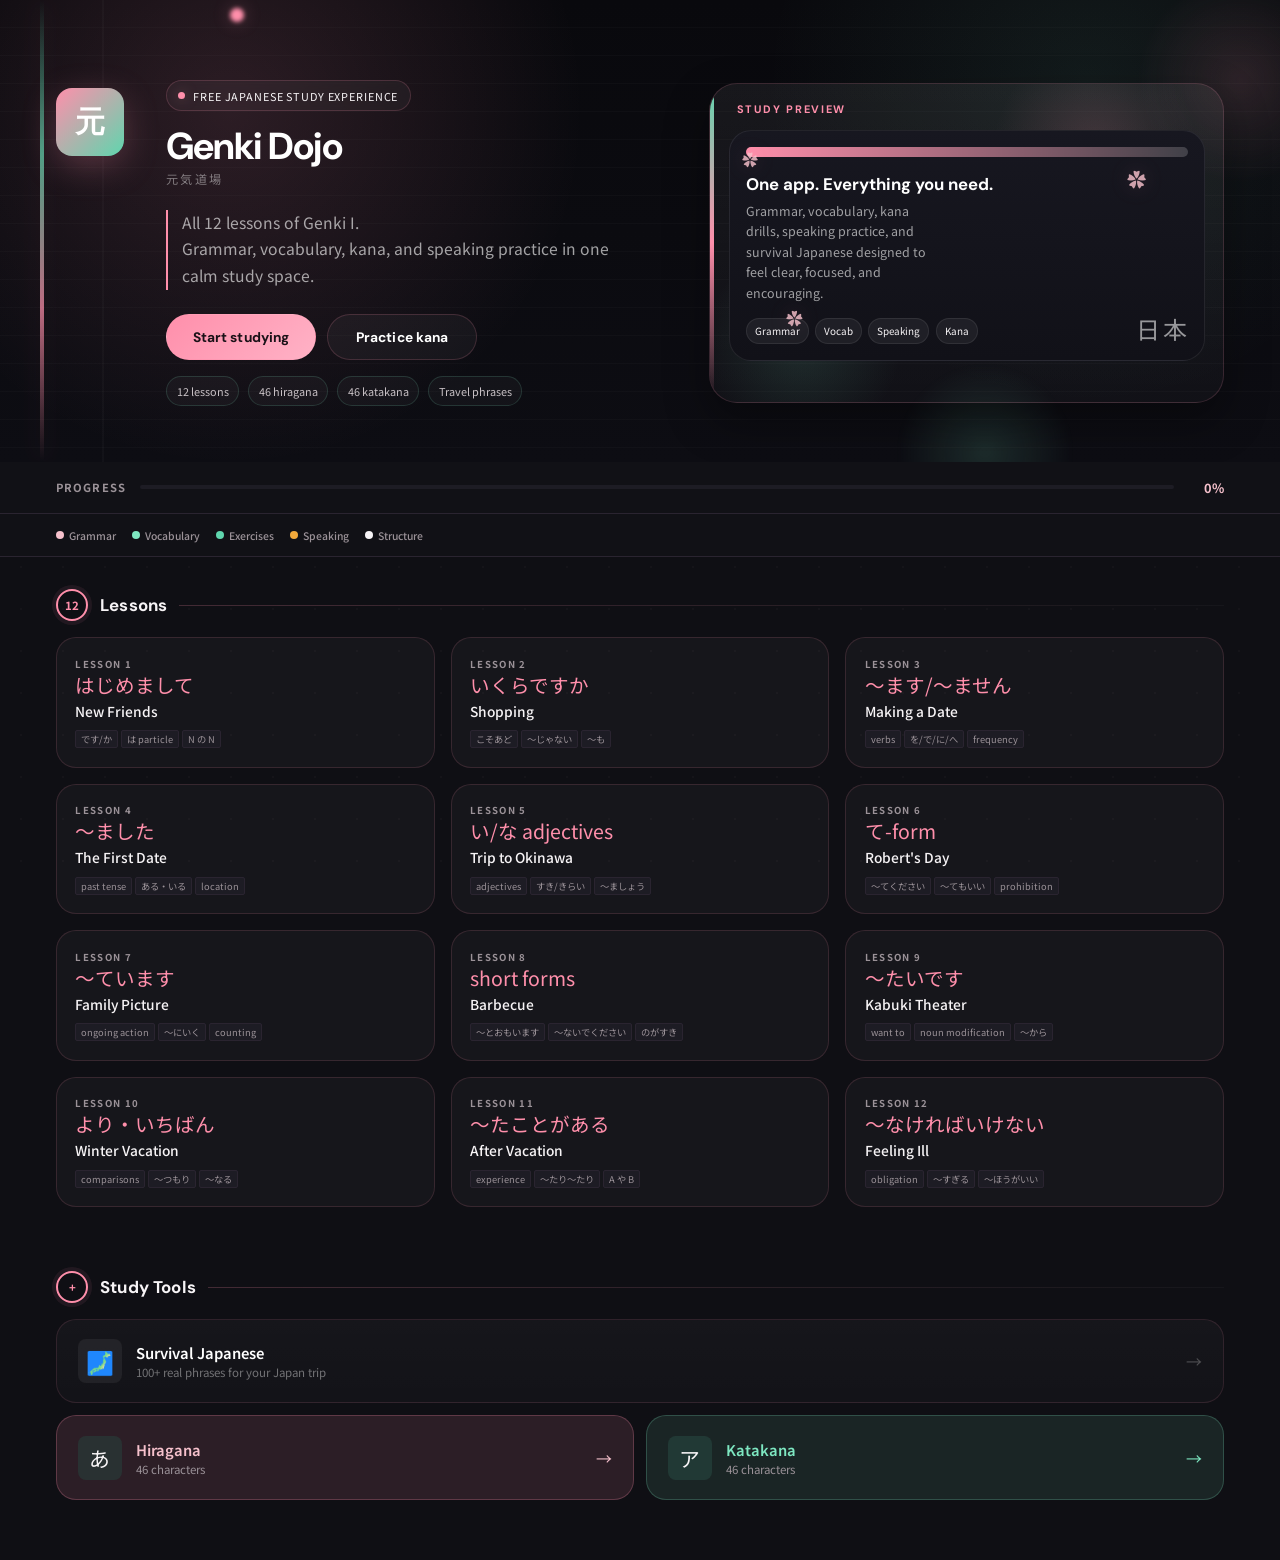
==== commit 6e62aa60: "Revert to Web Speech API with onend timing and pitch-based speaker voices Adjusted timing and speech" ====
--- a/index.html
+++ b/index.html
@@ -1286,10 +1286,10 @@
   const playBtn=document.createElement('button');playBtn.className='dial-play';playBtn.textContent='▶ Play full conversation';
   let playing=false;
   playBtn.onclick=()=>{
-    if(playing){speechSynthesis.cancel();playing=false;playBtn.textContent='▶ Play full conversation';playBtn.disabled=false;return;}
+    if(playing){speechSynthesis.cancel();playing=false;playBtn.textContent='▶ Play full conversation';return;}
+    if(!('speechSynthesis' in window))return;
     playing=true;playBtn.textContent='⏹ Stop';
     let i=0;
-    speechSynthesis.cancel();
     function playNext(){
       if(i>=lines.length||!playing){
         playing=false;playBtn.textContent='▶ Play full conversation';
@@ -1299,15 +1299,15 @@
       const line=lines[i];
       wrap.querySelectorAll('.dial-line').forEach((l,idx)=>l.style.opacity=idx===i?'1':'.45');
       i++;
-      if(!('speechSynthesis' in window))return;
       const u=new SpeechSynthesisUtterance(line.j);
       u.lang='ja-JP';u.rate=0.85;
       u.pitch=line.s==='A'?1.2:0.75;
-      u.onend=()=>{if(playing)setTimeout(playNext,420);};
+      u.onend=()=>{if(playing)setTimeout(playNext,400);};
       u.onerror=()=>{if(playing)setTimeout(playNext,800);};
       speechSynthesis.speak(u);
     }
-    setTimeout(playNext,150);
+    speechSynthesis.cancel();
+    setTimeout(playNext,250);
   };
   el.appendChild(playBtn);
 
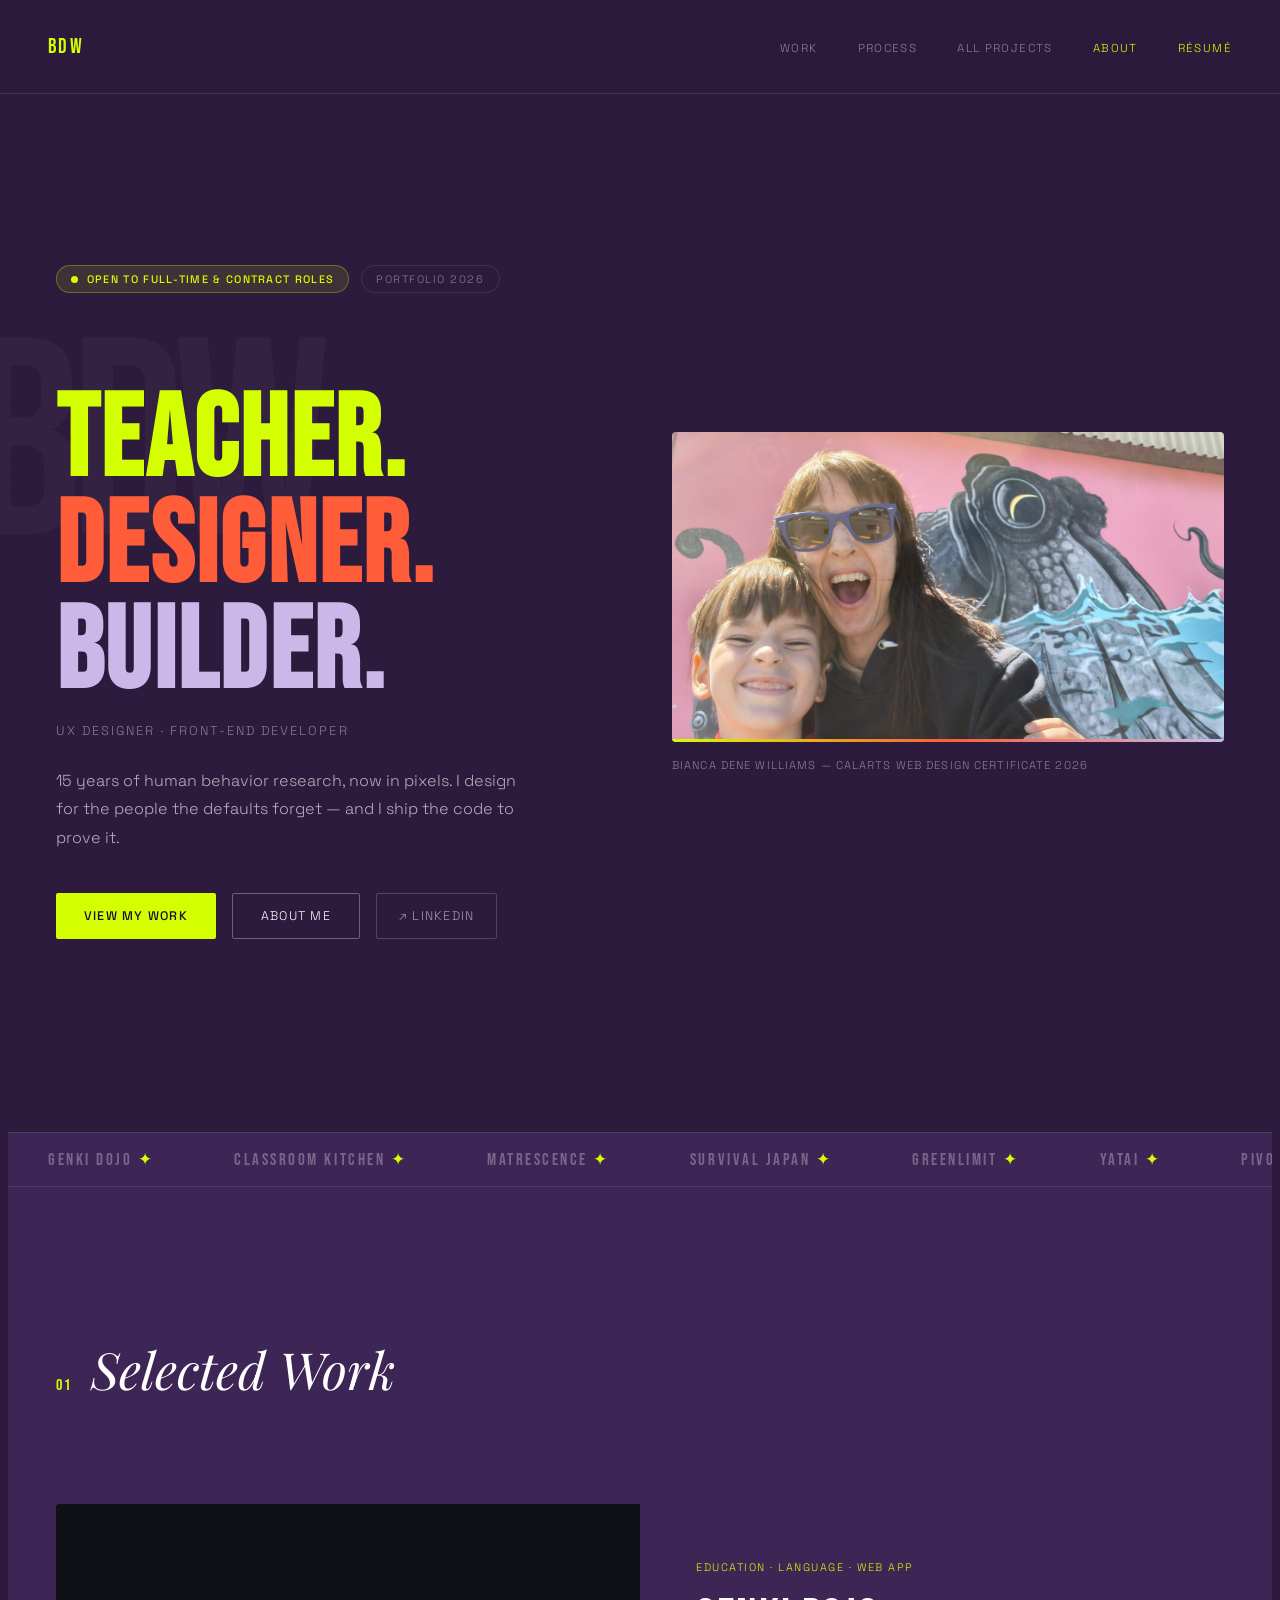
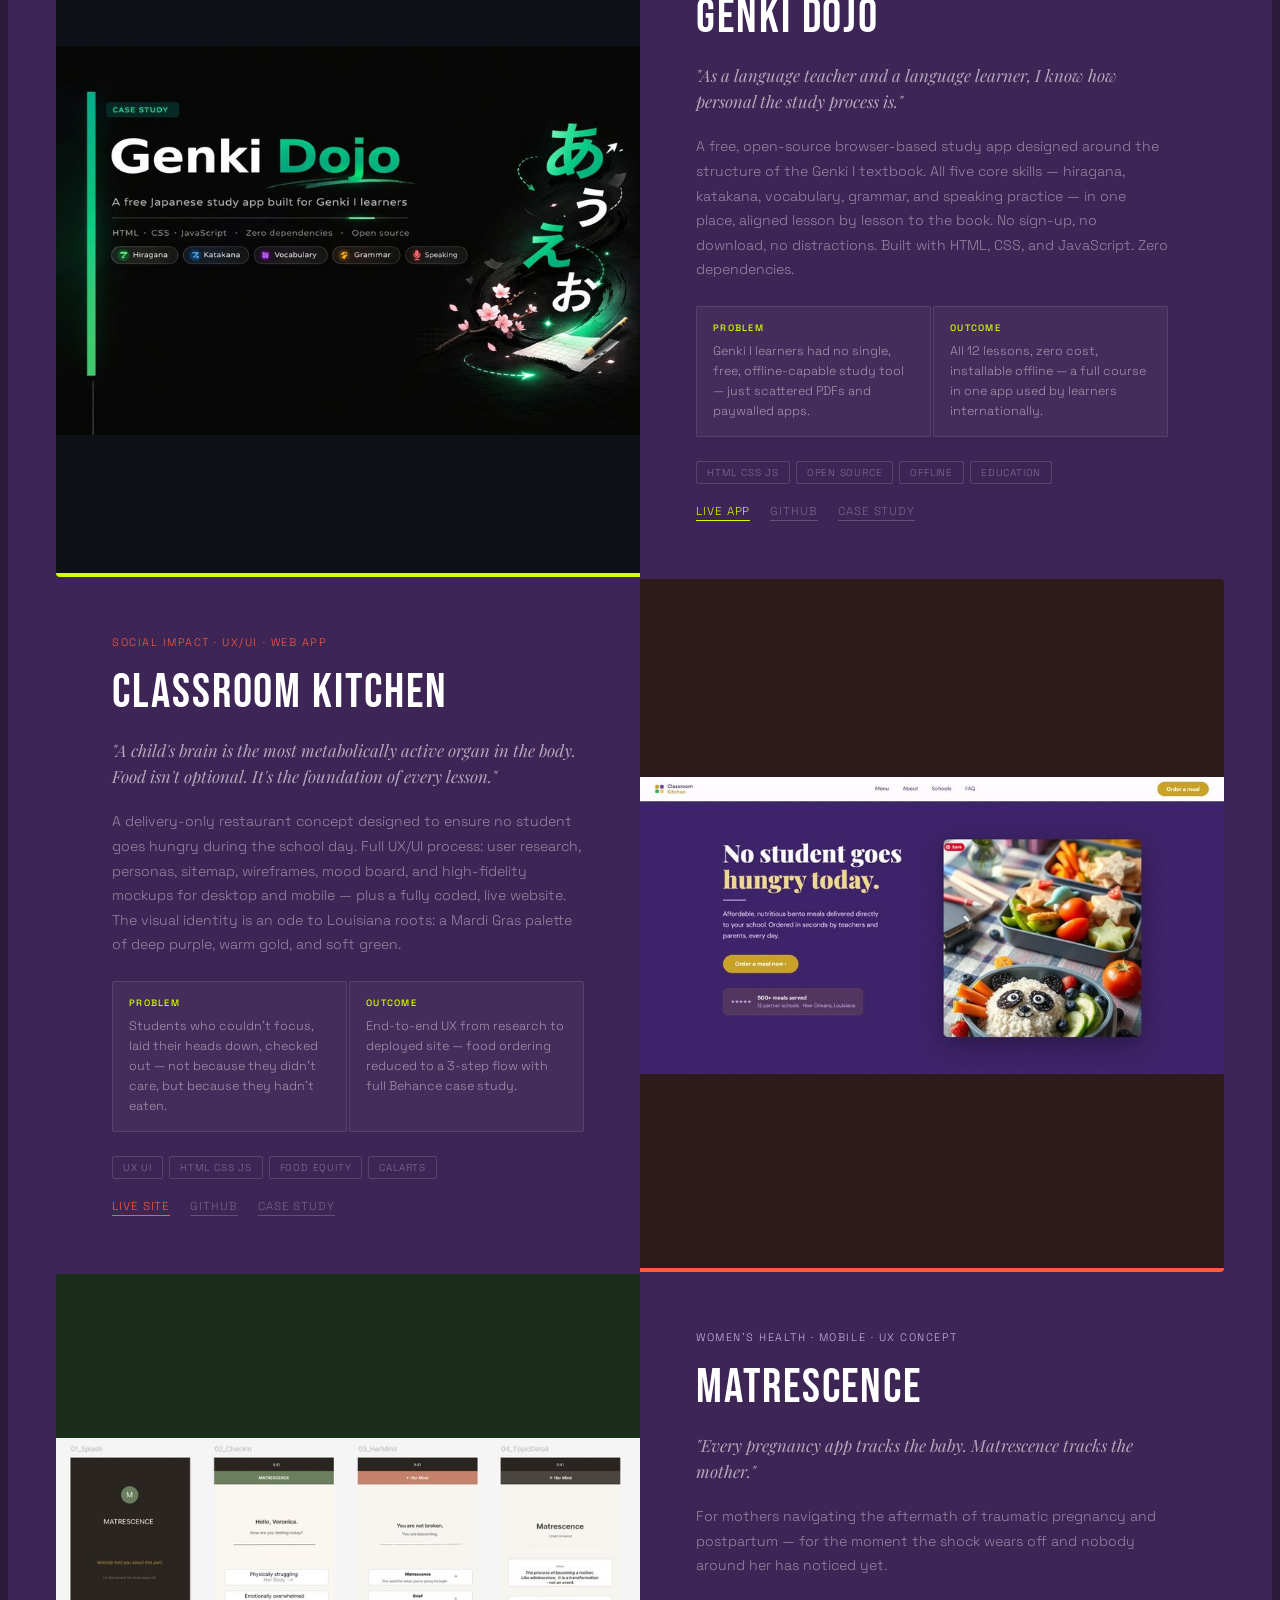
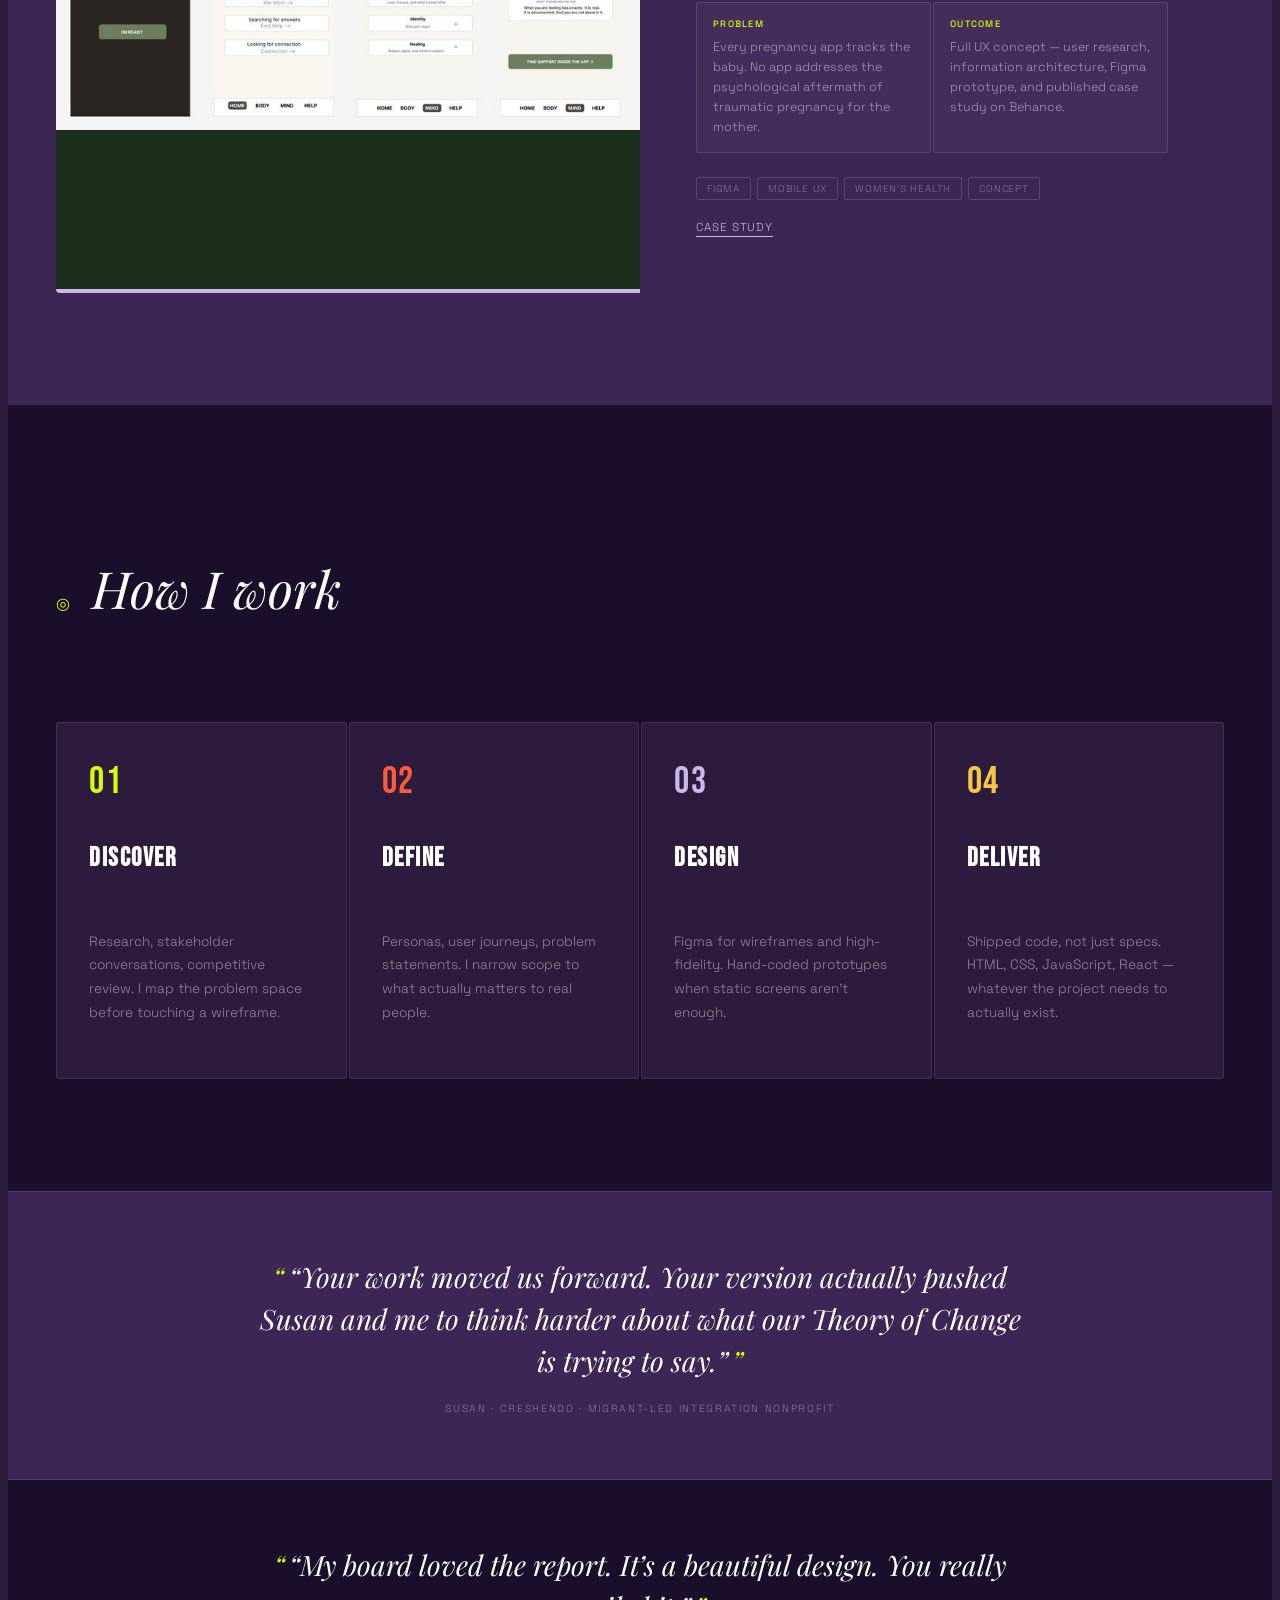
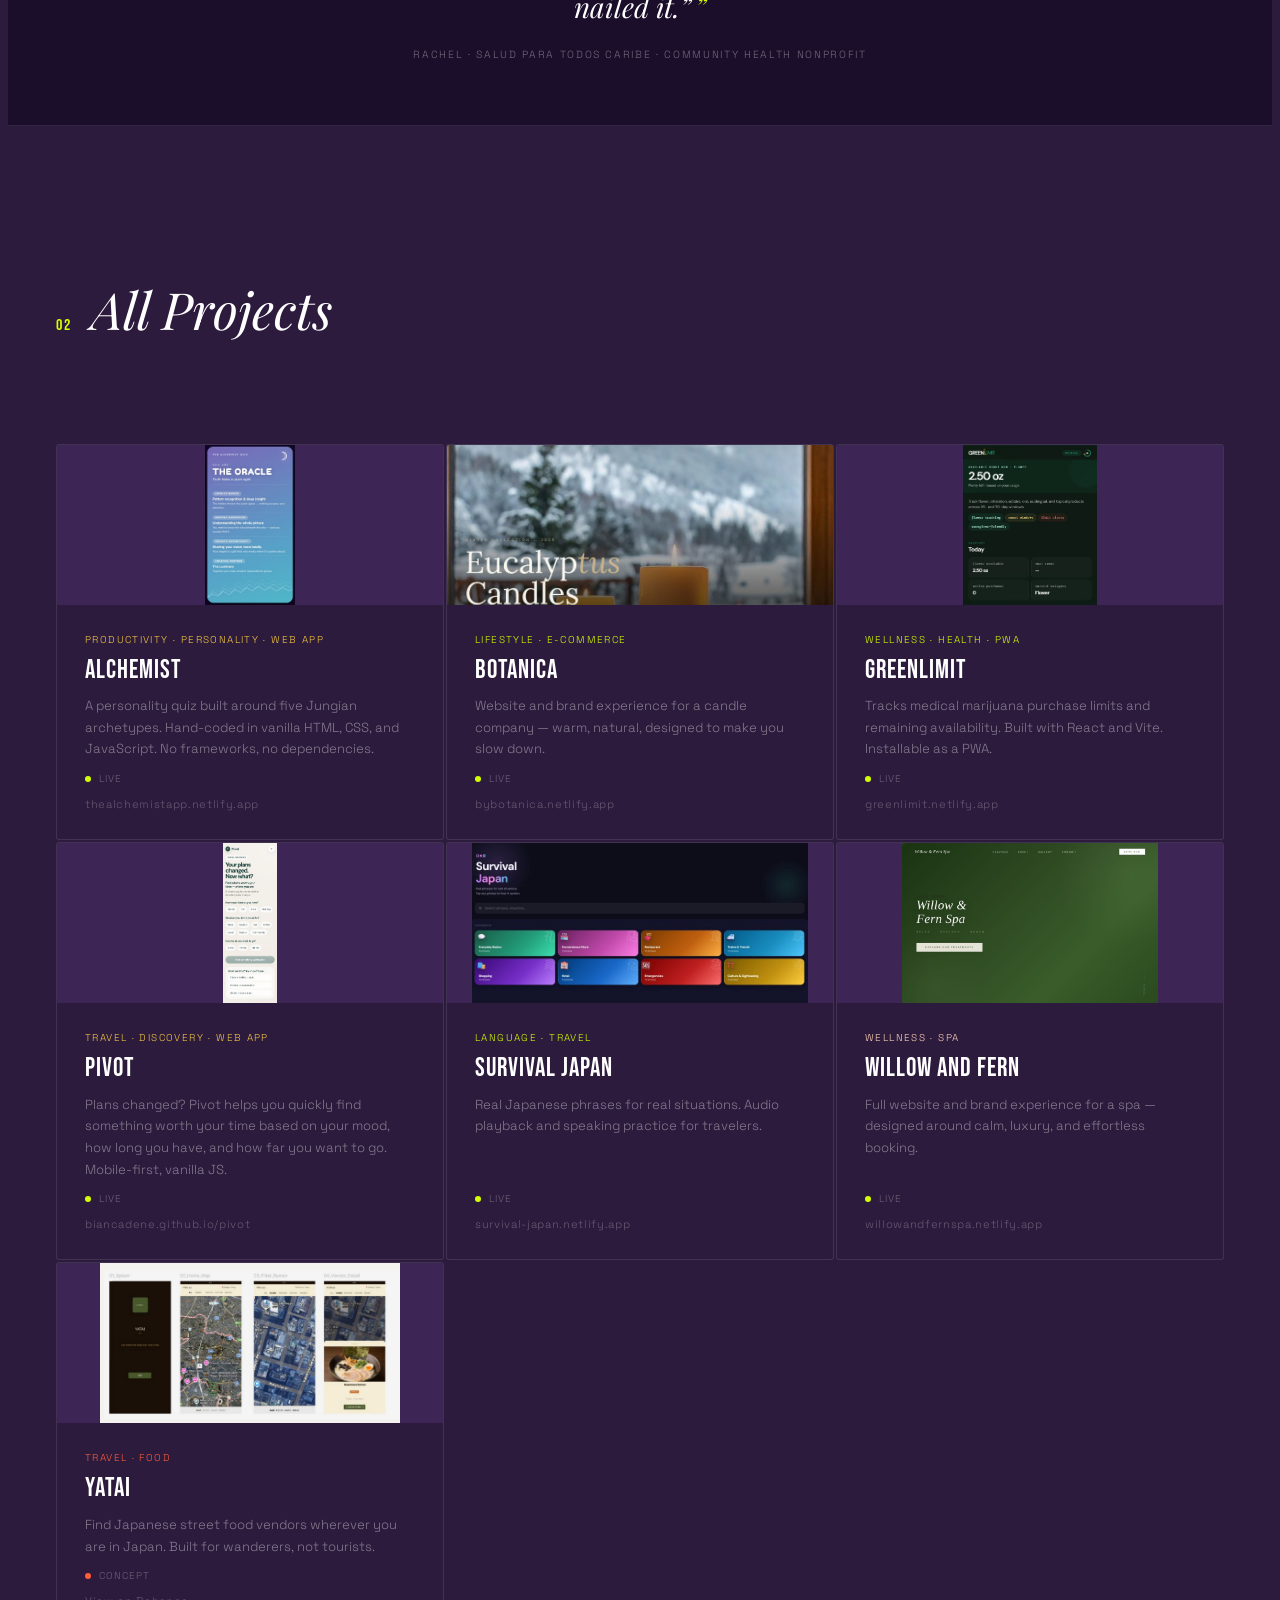
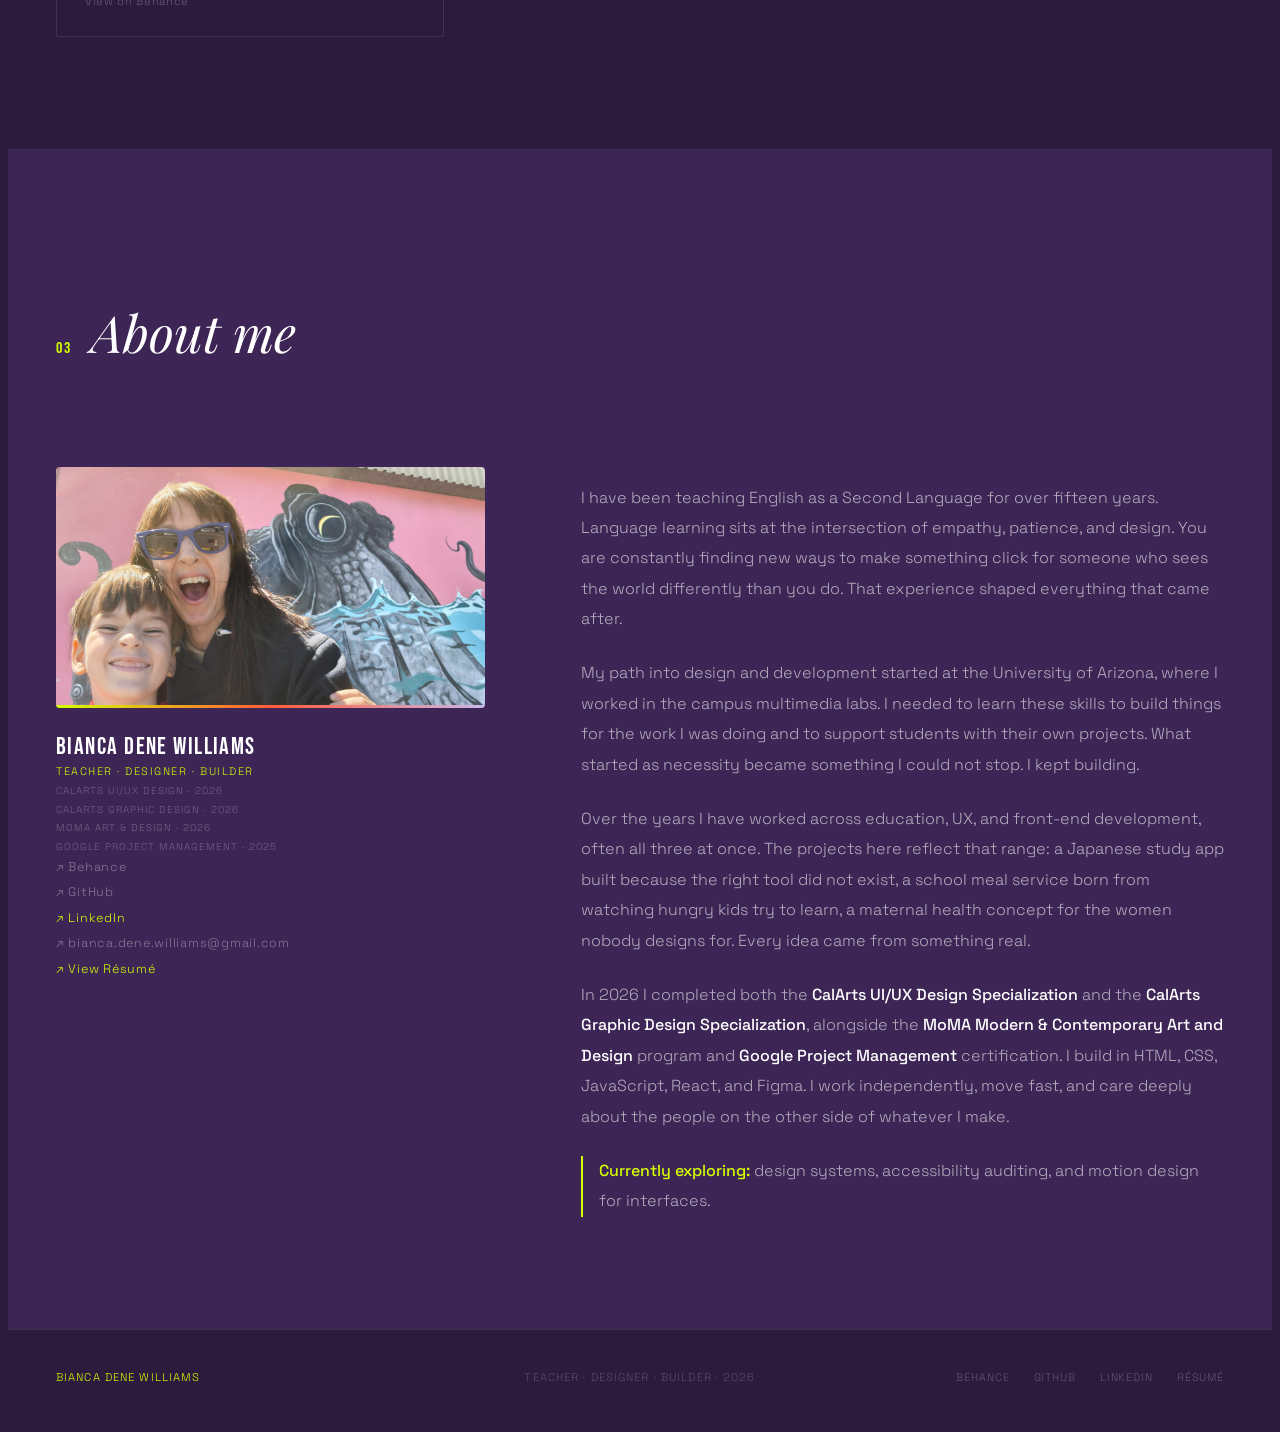
==== commit 1090f3a9: "Restore portfolio" ====
--- a/index.html
+++ b/index.html
@@ -1,1415 +1,373 @@
 <!DOCTYPE html>
 <html lang="en">
 <head>
-<meta charset="utf-8"/>
-<meta content="width=device-width, initial-scale=1.0" name="viewport"/>
-<title>Genki Dojo</title>
-<link href="https://fonts.googleapis.com/css2?family=DM+Sans:wght@400;500;700&family=Noto+Sans+JP:wght@300;400;500;700&display=swap" rel="stylesheet"/>
-<style>
-:root{
-  --red:#F6C1CC;--red2:#FF8FAB;--rbg:rgba(255,143,171,.12);--rln:rgba(255,143,171,.24);
-  --blue:#7EE7C1;--blue2:#5FD6AE;--bbg:rgba(126,231,193,.10);--bln:rgba(126,231,193,.22);
-  --yel:#FFD58A;--yel2:#F2A93B;--ybg:rgba(242,169,59,.10);--yln:rgba(242,169,59,.22);
-  --grn:#7EE7C1;--grn2:#5FD6AE;--gbg:rgba(126,231,193,.10);--gln:rgba(126,231,193,.22);
-  --ink:#F7F4F6;--i70:#C7C0C4;--i40:#9B9298;--i15:#2A2430;
-  --paper:#0F0F14;--p2:#16161D;--p3:#1D1C24;--w:rgba(255,255,255,.03);
-  --fd:'DM Sans',sans-serif;--fb:'Noto Sans JP',sans-serif;
-  --sakura:#F6C1CC;--sakura-strong:#FF8FAB;--sakura-glow:rgba(255,143,171,.14);
-}
-*,*::before,*::after{box-sizing:border-box;margin:0;padding:0}
-html{font-size:16px;-webkit-text-size-adjust:100%}
-body{font-family:var(--fb);background:var(--paper);color:var(--ink);-webkit-font-smoothing:antialiased;position:relative}
-body::before{content:'';position:fixed;inset:0;pointer-events:none;background-image:radial-gradient(circle,rgba(246,193,204,.10) 1px,transparent 1px);background-size:42px 42px;opacity:.22;mix-blend-mode:screen}
-.screen{display:none;min-height:100vh;animation:fu .2s ease both}
-.screen.active{display:block}
-@keyframes fu{from{opacity:0;transform:translateY(6px)}to{opacity:1;transform:translateY(0)}}
-.hero{background:radial-gradient(circle at 18% 24%,var(--sakura-glow),transparent 32%),radial-gradient(circle at 85% 18%,rgba(126,231,193,.08),transparent 28%),linear-gradient(180deg,#09090d 0%, #0d0d13 100%);padding:4.5rem 2rem 3.25rem;position:relative;overflow:hidden}
-.hero::before{content:'';position:absolute;inset:0;background:repeating-linear-gradient(transparent,transparent 27px,rgba(255,255,255,.02) 27px,rgba(255,255,255,.02) 28px),linear-gradient(90deg,transparent 0 8%, rgba(255,255,255,.025) 8% 8.1%, transparent 8.1% 100%);pointer-events:none}
-.hero::after{content:'';position:absolute;top:0;left:40px;bottom:0;width:4px;background:linear-gradient(to bottom,transparent,var(--grn2),var(--red2),transparent);opacity:.72;box-shadow:0 0 24px rgba(255,143,171,.16)}
-.hero .orb{position:absolute;border-radius:50%;filter:blur(2px);pointer-events:none}
-.hero .orb.o1{right:-70px;top:-30px;width:220px;height:220px;background:radial-gradient(circle,var(--sakura-glow),transparent 68%);opacity:.9}
-.hero .orb.o2{right:16%;bottom:-80px;width:180px;height:180px;background:radial-gradient(circle,rgba(126,231,193,.14),transparent 70%)}
-.hero .orb.o3{left:18%;top:8px;width:14px;height:14px;background:var(--red2);box-shadow:0 0 18px rgba(255,143,171,.3)}
-.hero-grid{position:relative;z-index:1;display:grid;grid-template-columns:minmax(0,1.1fr) minmax(280px,.9fr);gap:1.5rem;align-items:center;max-width:1240px;margin:0 auto}
-.hi{position:relative;padding-left:110px;max-width:760px}
-.hero-topline{display:inline-flex;align-items:center;gap:.5rem;padding:.38rem .7rem;border-radius:999px;border:1px solid rgba(255,143,171,.18);background:rgba(255,255,255,.04);color:var(--ink);font-size:.68rem;letter-spacing:.08em;text-transform:uppercase;margin-bottom:1rem;backdrop-filter:blur(6px)}
-.hero-topline .dot{width:7px;height:7px;border-radius:50%;background:var(--red2);box-shadow:0 0 14px rgba(255,143,171,.4)}
-.hero-actions{display:flex;flex-wrap:wrap;gap:.7rem;margin-top:1.5rem}
-.hero-btn{display:inline-flex;align-items:center;justify-content:center;min-width:150px;padding:.82rem 1rem;border-radius:999px;border:1px solid rgba(255,143,171,.18);background:rgba(255,255,255,.05);color:#fff;font-family:var(--fd);font-size:.86rem;font-weight:700;letter-spacing:.01em;text-decoration:none;cursor:pointer;transition:transform .18s,box-shadow .18s,border-color .18s,background .18s}
-.hero-btn:hover{transform:translateY(-2px);box-shadow:0 10px 28px rgba(0,0,0,.28)}
-.hero-btn.primary{background:linear-gradient(135deg,var(--red2),#ffb2c6);border-color:transparent;color:#1a1117}
-.hero-btn.secondary{background:rgba(255,255,255,.04)}
-.hero-metrics{display:flex;flex-wrap:wrap;gap:.55rem;margin-top:1rem}
-.hero-metrics span{font-size:.68rem;padding:.38rem .6rem;border-radius:999px;border:1px solid rgba(126,231,193,.16);background:rgba(255,255,255,.03);color:var(--i70)}
-.hero-visual{position:relative;min-height:320px}
-.hero-card{position:relative;height:100%;min-height:320px;border-radius:28px;border:1px solid rgba(255,143,171,.16);background:linear-gradient(180deg,rgba(255,255,255,.06),rgba(255,255,255,.025));box-shadow:0 18px 44px rgba(0,0,0,.34);overflow:hidden}
-.hero-card::before{content:'';position:absolute;inset:0;background:radial-gradient(circle at 75% 20%,rgba(255,143,171,.16),transparent 22%),radial-gradient(circle at 18% 82%,rgba(126,231,193,.12),transparent 20%)}
-.hero-card::after{content:'';position:absolute;left:0;top:0;bottom:0;width:4px;background:linear-gradient(to bottom,var(--grn2),var(--red2),transparent)}
-.hero-card-inner{position:relative;z-index:1;padding:1.1rem 1.15rem;height:100%;display:flex;flex-direction:column}
-.hero-card-label{font-family:var(--fd);font-size:.68rem;font-weight:700;letter-spacing:.16em;text-transform:uppercase;color:var(--red2);margin-bottom:.9rem;padding-left:.5rem}
-.hero-card-ui{margin-top:auto;position:relative;border-radius:22px;padding:1rem;background:linear-gradient(180deg,#171720,#111118);border:1px solid rgba(255,255,255,.08);min-height:198px}
-.hero-ui-bar{height:10px;border-radius:999px;background:linear-gradient(to right,var(--red2),rgba(255,255,255,.18));margin-bottom:1rem}
-.hero-ui-title{font-family:var(--fd);font-size:1.05rem;font-weight:700;color:#fff;margin-bottom:.35rem}
-.hero-ui-copy{font-size:.78rem;line-height:1.65;color:rgba(255,255,255,.6);max-width:28ch}
-.hero-ui-chips{display:flex;flex-wrap:wrap;gap:.4rem;margin-top:.9rem}
-.hero-ui-chips span{font-size:.62rem;padding:.28rem .5rem;border-radius:999px;background:rgba(255,255,255,.06);border:1px solid rgba(255,255,255,.08);color:var(--ink)}
-.hero-jp{position:absolute;right:14px;bottom:14px;font-size:1.5rem;letter-spacing:.12em;color:rgba(255,255,255,.72);opacity:.78}
-.hero-petal{position:absolute;color:rgba(246,193,204,.82);filter:drop-shadow(0 0 10px rgba(255,143,171,.18))}
-.hero-petal.p1{left:12px;top:16px;font-size:1rem}
-.hero-petal.p2{right:58px;top:34px;font-size:1.2rem}
-.hero-petal.p3{left:56px;bottom:30px;font-size:1.05rem}
-.logo{position:absolute;left:0;top:8px;width:68px;height:68px;background:linear-gradient(135deg,var(--red2),var(--grn2));border-radius:16px;display:flex;align-items:center;justify-content:center;font-family:var(--fd);font-size:1.9rem;color:#fff;font-weight:700;box-shadow:0 10px 34px rgba(255,143,171,.26)}
-.app-name{font-family:'DM Sans',sans-serif;color:#fff;font-size:2.35rem;font-weight:700;line-height:1.05;margin-bottom:4px;letter-spacing:-.03em}
-.app-sub{font-size:.76rem;color:rgba(255,255,255,.42);letter-spacing:.2em;text-transform:uppercase;margin-bottom:1.35rem}
-.tagline{font-size:.98rem;color:rgba(255,255,255,.62);line-height:1.7;border-left:2px solid var(--red2);padding-left:14px;max-width:460px}
-.prog-strip{background:#111116;border-bottom:1px solid var(--i15);padding:1rem 2rem;display:flex;align-items:center;gap:14px}
-.pg-lbl{font-size:.7rem;font-weight:700;letter-spacing:.1em;text-transform:uppercase;color:var(--i40);white-space:nowrap}
-.pg-track{flex:1;height:4px;background:var(--p3);border-radius:10px;overflow:hidden}
-.pg-bar{height:100%;background:var(--red);border-radius:10px;transition:width .6s ease}
-.pg-pct{font-size:.8rem;font-weight:700;color:var(--red);min-width:36px;text-align:right}
-.legend{background:#111116;border-bottom:1px solid var(--i15);padding:.85rem 2rem;display:flex;gap:16px;overflow-x:auto;scrollbar-width:none}
-.legend::-webkit-scrollbar{display:none}
-.li{display:flex;align-items:center;gap:5px;white-space:nowrap}
-.ld{width:8px;height:8px;border-radius:50%;flex-shrink:0}
-.lt{font-size:.65rem;color:var(--i40);font-weight:500}
-.sec-head{padding:2rem 2rem 1rem;display:flex;align-items:center;gap:12px}
-.stamp{width:32px;height:32px;border:2px solid var(--red2);border-radius:50%;display:flex;align-items:center;justify-content:center;font-size:.72rem;font-weight:700;color:var(--red2);flex-shrink:0;box-shadow:0 0 0 4px rgba(255,143,171,.08)}
-.sec-title{font-family:'DM Sans',sans-serif;font-size:1.06rem;font-weight:700;color:var(--ink);letter-spacing:.01em}
-.sec-line{flex:1;height:1px;background:linear-gradient(to right,rgba(255,143,171,.22),rgba(255,255,255,.03))}
-.lgrid{padding:0 2rem 2rem;display:grid;grid-template-columns:repeat(3,1fr);gap:16px}
-.lcard{background:rgba(255,255,255,.03);border:1px solid rgba(255,143,171,.14);border-radius:20px;padding:1.15rem;cursor:pointer;transition:transform .22s,box-shadow .22s,border-color .22s;position:relative;overflow:hidden;backdrop-filter:blur(6px)}
-.lcard::before{content:'';position:absolute;top:0;left:0;right:0;height:2px;background:var(--red);transform:scaleX(0);transform-origin:left;transition:transform .2s}
-.lcard:hover{transform:translateY(-4px);box-shadow:0 10px 36px rgba(0,0,0,.45),0 0 0 1px rgba(255,143,171,.12) inset;border-color:var(--red2)}
-.lcard:hover::before,.lcard.done::before{transform:scaleX(1)}
-.lcard.done{border-color:rgba(29,158,117,.3)}
-.lcard.done::before{background:var(--grn2)}
-.lc-num{font-size:.6rem;font-weight:700;letter-spacing:.14em;text-transform:uppercase;color:var(--i40);margin-bottom:3px}
-.lc-k{font-size:1.22rem;color:var(--red2);margin-bottom:6px;line-height:1.15}
-.lc-t{font-size:.86rem;font-weight:500;color:var(--ink);margin-bottom:9px;line-height:1.4}
-.lc-tags{display:flex;flex-wrap:wrap;gap:3px}
-.lc-tag{font-size:.58rem;padding:1px 5px;border-radius:2px;background:var(--p3);color:var(--i40);border:1px solid var(--i15)}
-.lc-chk{position:absolute;top:8px;right:8px;width:16px;height:16px;background:var(--grn2);border-radius:50%;display:none;align-items:center;justify-content:center;color:#fff;font-size:8px;font-weight:700}
-.lcard.done .lc-chk{display:flex}
-.qlinks{padding:0 2rem 2.25rem;display:grid;gap:12px}
-.ql{border-radius:20px;padding:1.2rem 1.3rem;cursor:pointer;display:flex;align-items:center;gap:14px;transition:transform .2s,box-shadow .2s,border-color .2s}
-.ql:hover{transform:translateY(-4px);box-shadow:0 10px 36px rgba(0,0,0,.4)}
-.ql-s{background:linear-gradient(180deg,rgba(255,255,255,.03),rgba(255,255,255,.02));border:1px solid rgba(255,143,171,.12)}
-.ql-h{background:var(--rbg);border:1px solid var(--rln)}
-.ql-k{background:var(--bbg);border:1px solid var(--bln)}
-.qi{width:44px;height:44px;border-radius:8px;display:flex;align-items:center;justify-content:center;font-size:1.4rem;flex-shrink:0}
-.ql-s .qi{background:rgba(255,255,255,.06)}
-.ql-h .qi{background:rgba(29,158,117,.15)}
-.ql-k .qi{background:rgba(93,202,165,.12)}
-.qinfo{flex:1}
-.qn{font-size:.92rem;font-weight:600}
-.ql-s .qn{color:#fff}
-.ql-h .qn{color:var(--red)}
-.ql-k .qn{color:var(--blue)}
-.qd{font-size:.72rem;margin-top:1px;color:var(--i40)}
-.ql-s .qd{color:rgba(255,255,255,.4)}
-.qa{font-size:1rem}
-.ql-s .qa{color:rgba(255,255,255,.25)}
-.ql-h .qa,.ql-k .qa{color:var(--i40)}
-.lhd{background:#111;border-bottom:1px solid var(--i15);padding:.85rem 1.25rem;display:flex;align-items:center;gap:10px;position:sticky;top:0;z-index:20}
-.back{width:34px;height:34px;border:1px solid var(--i15);border-radius:4px;background:none;cursor:pointer;font-size:.9rem;display:flex;align-items:center;justify-content:center;color:var(--ink);transition:background .15s;font-family:var(--fb)}
-.back:hover{background:var(--p3)}
-.lhd-info{flex:1;min-width:0}
-.lhd-n{font-size:.6rem;font-weight:700;letter-spacing:.14em;text-transform:uppercase;color:var(--red)}
-.lhd-t{font-size:.95rem;font-weight:600;color:var(--ink);white-space:nowrap;overflow:hidden;text-overflow:ellipsis}
-.ltabs{display:flex;overflow-x:auto;scrollbar-width:none;border-bottom:1px solid var(--i15);background:#111}
-.ltabs::-webkit-scrollbar{display:none}
-.ltab{padding:.8rem 1.1rem;font-size:.78rem;font-weight:600;font-family:var(--fb);white-space:nowrap;border:none;background:none;cursor:pointer;color:var(--i40);border-bottom:2px solid transparent;transition:color .15s,border-color .15s}
-.ltab[data-t="grammar"].on{color:var(--red);border-bottom-color:var(--red)}
-.ltab[data-t="vocab"].on{color:var(--blue);border-bottom-color:var(--blue)}
-.ltab[data-t="exercises"].on{color:var(--grn2);border-bottom-color:var(--grn2)}
-.ltab[data-t="speak"].on{color:var(--yel2);border-bottom-color:var(--yel2)}
-.ltab[data-t="dialogue"].on{color:var(--red2);border-bottom-color:var(--red2)}
-.lcon{padding:1.5rem 2rem 2.5rem;max-width:1100px;margin:0 auto}
-.gp{background:rgba(255,255,255,.03);border:1px solid rgba(255,143,171,.10);border-left:3px solid var(--red2);border-radius:0 8px 8px 0;padding:1rem 1.1rem;margin-bottom:.75rem}
-.gp-n{font-family:'DM Sans',sans-serif;font-size:1.1rem;color:var(--red);font-weight:700;margin-bottom:2px}
-.gp-m{font-size:.7rem;font-weight:700;letter-spacing:.1em;text-transform:uppercase;color:var(--i40);margin-bottom:10px}
-.gp-exs{border-top:1px solid var(--i15);padding-top:8px}
-.gp-ex{font-size:.82rem;color:var(--i70);line-height:1.7;padding:3px 0}
-.gp-ex .jp{color:var(--ink);font-size:.88rem}
-.gref{background:rgba(255,255,255,.03);border:1px solid rgba(255,143,171,.10);border-radius:14px;overflow:hidden;margin-bottom:.75rem}
-.gref-hd{background:var(--p3);padding:.75rem 1.1rem;font-family:'DM Sans',sans-serif;font-size:1rem;font-weight:700;color:var(--red);border-bottom:1px solid var(--i15)}
-.gref-row{padding:8px 1.1rem;border-bottom:1px solid var(--i15);font-size:.82rem;color:var(--i70);line-height:1.6}
-.gref-row:last-child{border-bottom:none}
-.gref-row strong{color:var(--red);font-weight:600}
-.vfc{background:var(--w);border:1px solid var(--bln);border-top:3px solid var(--blue);border-radius:0 0 14px 14px;padding:1.75rem 1.5rem;text-align:center;cursor:pointer;margin-bottom:.75rem;min-height:140px;display:flex;flex-direction:column;align-items:center;justify-content:center;transition:box-shadow .18s;user-select:none}
-.vfc:hover{box-shadow:0 4px 20px rgba(0,0,0,.3)}
-.vfc-main{font-size:2rem;color:var(--ink);margin-bottom:4px}
-.vfc-rom{font-size:1rem;color:var(--blue);display:none;margin-bottom:2px}
-.vfc-en{font-size:.88rem;color:var(--i70);display:none}
-.vfc-hint{font-size:.72rem;color:var(--i40);margin-top:10px}
-.fcc{display:grid;grid-template-columns:1fr 1fr 1fr;gap:7px;margin-bottom:1rem}
-.fcb{padding:9px 6px;border-radius:8px;border:1px solid var(--i15);background:var(--p2);cursor:pointer;font-size:.78rem;font-family:var(--fb);font-weight:600;transition:all .15s;color:var(--ink)}
-.fcb:active{transform:scale(.97)}
-.fcb.again{background:rgba(224,74,74,.12);border-color:rgba(224,74,74,.25);color:#E04A4A}
-.fcb.good{background:var(--gbg);border-color:var(--gln);color:var(--grn)}
-.fcb.flip{background:var(--bbg);border-color:var(--bln);color:var(--blue)}
-.vlist{background:rgba(255,255,255,.03);border:1px solid rgba(255,143,171,.10);border-radius:14px;overflow:hidden}
-.vlist-hd{padding:7px 1.1rem;background:var(--p3);border-bottom:1px solid var(--i15);font-size:.65rem;font-weight:700;letter-spacing:.12em;text-transform:uppercase;color:var(--blue)}
-.vrow{display:flex;justify-content:space-between;align-items:center;gap:10px;padding:9px 1.1rem;border-bottom:1px solid var(--i15)}
-.vrow:last-child{border-bottom:none}
-.vr-j{font-size:.95rem;color:var(--ink)}
-.vr-r{font-size:.68rem;color:var(--i40);margin-top:1px}
-.vr-e{font-size:.78rem;color:var(--i70);text-align:right}
-.ex-sr{display:flex;gap:8px;margin-bottom:.85rem}
-.est{flex:1;background:var(--w);border:1px solid var(--i15);border-radius:8px;padding:9px;text-align:center}
-.est-n{font-size:1.3rem;font-weight:700;color:var(--ink)}
-.est-l{font-size:.6rem;text-transform:uppercase;letter-spacing:.08em;color:var(--i40);margin-top:1px}
-.excard{background:rgba(255,255,255,.03);border:1px solid rgba(255,143,171,.10);border-left:3px solid var(--grn2);border-radius:0 8px 8px 0;padding:1.1rem;margin-bottom:.75rem}
-.ex-badge{display:inline-block;padding:2px 7px;border-radius:3px;font-size:.62rem;font-weight:700;letter-spacing:.08em;text-transform:uppercase;margin-bottom:9px}
-.ex-badge.fill{background:var(--bbg);color:var(--blue)}
-.ex-badge.write{background:var(--rbg);color:var(--red)}
-.ex-badge.finish{background:var(--ybg);color:var(--yel2)}
-.ex-p{font-size:.9rem;line-height:1.75;color:var(--ink);margin-bottom:6px;white-space:pre-line}
-.ex-blank{display:inline-block;min-width:64px;border-bottom:2px solid var(--grn2);text-align:center;color:var(--i40);padding:0 4px}
-.ex-h{font-size:.73rem;color:var(--i40);font-style:italic;margin-bottom:11px}
-.opts{display:grid;grid-template-columns:1fr 1fr;gap:7px;margin-bottom:7px}
-.optb{padding:9px 7px;border:1px solid var(--i15);border-radius:8px;background:var(--p2);cursor:pointer;font-size:.83rem;font-family:var(--fb);text-align:center;transition:all .15s;color:var(--ink);line-height:1.3}
-.optb:hover:not(.dis){background:var(--p3);border-color:#444}
-.optb.ok{background:var(--gbg);border-color:var(--gln);color:var(--grn);font-weight:600}
-.optb.bad{background:rgba(224,74,74,.12);border-color:rgba(224,74,74,.25);color:#E04A4A}
-.optb.dis{pointer-events:none}
-.wi{width:100%;padding:9px 11px;font-size:.95rem;font-family:var(--fb);border:1px solid var(--i15);border-radius:8px;background:var(--p3);color:var(--ink);outline:none;transition:all .15s;margin-bottom:8px}
-.wi:focus{border-color:var(--grn2);background:var(--p2)}
-.wi:disabled{opacity:.6}
-.chk{padding:8px 16px;background:var(--grn2);color:#fff;border:none;border-radius:8px;font-size:.8rem;font-family:var(--fb);font-weight:600;cursor:pointer;transition:background .15s}
-.chk:hover{background:var(--grn)}
-.fb{padding:9px 11px;border-radius:8px;font-size:.8rem;line-height:1.5;margin-top:7px}
-.fb.ok{background:var(--gbg);color:var(--grn2)}
-.fb.bad{background:rgba(224,74,74,.1);color:#E04A4A}
-.nq{width:100%;padding:12px;background:var(--p3);color:var(--ink);border:1px solid var(--i15);border-radius:14px;font-size:.88rem;font-family:var(--fb);font-weight:600;cursor:pointer;transition:all .15s;margin-top:4px}
-.nq:hover{background:var(--red);color:#fff;border-color:var(--red)}
-.spbox{background:rgba(255,255,255,.03);border:1px solid var(--yln);border-top:3px solid var(--yel2);border-radius:0 0 14px 14px;padding:1.75rem 1.5rem 1.25rem;text-align:center;margin-bottom:.75rem}
-.sp-j{font-size:1.4rem;color:var(--ink);margin-bottom:4px}
-.sp-r{font-size:.78rem;color:var(--yel2);margin-bottom:3px}
-.sp-e{font-size:.82rem;color:var(--i70)}
-.mica{text-align:center;padding:.5rem 0 .75rem}
-.micbtn{width:60px;height:60px;border-radius:50%;border:1.5px solid var(--i15);background:var(--p2);cursor:pointer;font-size:1.4rem;display:inline-flex;align-items:center;justify-content:center;transition:all .2s}
-.micbtn.on{border-color:var(--yel2);background:var(--ybg);animation:rp 1.1s ease infinite}
-@keyframes rp{0%,100%{box-shadow:0 0 0 0 rgba(239,159,39,.3)}50%{box-shadow:0 0 0 10px rgba(239,159,39,0)}}
-.mic-st{font-size:.7rem;color:var(--i40);margin-top:5px}
-.sp-res{font-size:.88rem;color:var(--i70);min-height:24px;margin-top:6px;text-align:center}
-.sp-fb{text-align:center;min-height:28px}
-.plist{background:var(--w);border:1px solid var(--i15);border-radius:14px;overflow:hidden}
-.plist-hd{padding:7px 1.1rem;background:var(--p3);border-bottom:1px solid var(--i15);font-size:.62rem;font-weight:700;letter-spacing:.12em;text-transform:uppercase;color:var(--yel2)}
-.prow{padding:9px 1.1rem;border-bottom:1px solid var(--i15);cursor:pointer;transition:background .12s}
-.prow:last-child{border-bottom:none}
-.prow:hover{background:var(--p3)}
-.pr-j{font-size:.95rem;color:var(--ink)}
-.pr-r{font-size:.68rem;color:var(--i40);margin-top:1px}
-.pr-e{font-size:.75rem;color:var(--i70);margin-top:1px}
-.kts{display:flex;background:#111;border-bottom:1px solid var(--i15);padding:0 1.25rem}
-.ktsb{padding:.85rem 1.25rem;font-size:.82rem;font-weight:600;font-family:var(--fb);border:none;background:none;cursor:pointer;color:var(--i40);border-bottom:2px solid transparent;transition:all .15s}
-.ktsb.h.on{color:var(--red);border-bottom-color:var(--red)}
-.ktsb.k.on{color:var(--blue);border-bottom-color:var(--blue)}
-.kcon{padding:1.1rem 1.25rem}
-.ksr{display:flex;gap:8px;margin-bottom:.9rem}
-.kst{flex:1;background:var(--w);border:1px solid var(--i15);border-radius:8px;padding:9px;text-align:center}
-.kst-n{font-size:1.2rem;font-weight:700;color:var(--ink)}
-.kst-l{font-size:.6rem;text-transform:uppercase;letter-spacing:.08em;color:var(--i40);margin-top:1px}
-.tipnote{background:rgba(239,159,39,.08);border:1px solid var(--yln);border-left:3px solid var(--yel2);border-radius:0 8px 8px 0;padding:8px 11px;font-size:.78rem;color:var(--i70);line-height:1.6;margin-bottom:.9rem}
-.kgrid{display:grid;grid-template-columns:repeat(5,1fr);gap:6px;margin-bottom:.9rem}
-.kcell{background:var(--p2);border:1px solid var(--i15);border-radius:8px;padding:8px 3px;text-align:center;cursor:pointer;transition:all .15s}
-.kcell:hover{border-color:#444;background:var(--p3)}
-.kcell.lrn{border-color:rgba(29,158,117,.4);background:var(--gbg)}
-.kcell.emp{background:transparent;border-color:transparent;cursor:default}
-.kc-c{font-size:1.1rem;color:var(--ink)}
-.kc-r{font-size:.6rem;color:var(--i40);margin-top:1px}
-.kfc{background:rgba(255,255,255,.03);border:1px solid rgba(255,143,171,.10);border-radius:20px;padding:2rem 1.5rem;text-align:center;cursor:pointer;min-height:140px;display:flex;flex-direction:column;align-items:center;justify-content:center;transition:box-shadow .18s;margin-bottom:.75rem}
-.kfc:hover{box-shadow:0 4px 20px rgba(0,0,0,.4)}
-.kfc-c{font-size:3rem;color:var(--ink)}
-.kfc-r{font-size:1.2rem;color:var(--red);display:none;margin-top:6px}
-.kfc-h{font-size:.72rem;color:var(--i40);margin-top:8px}
-.kpbw{height:3px;background:var(--p3);border-radius:10px;margin-bottom:.9rem;overflow:hidden}
-.kpb{height:100%;background:var(--red);border-radius:10px;transition:width .3s}
-.startfc{width:100%;padding:12px;background:var(--red);color:#fff;border:none;border-radius:14px;font-size:.88rem;font-family:var(--fb);font-weight:600;cursor:pointer;transition:background .15s;margin-bottom:.5rem}
-.startfc:hover{background:var(--red2)}
-.bkchart{width:100%;padding:10px;background:var(--p2);color:var(--i70);border:1px solid var(--i15);border-radius:8px;font-size:.82rem;font-family:var(--fb);cursor:pointer;transition:background .15s}
-.bkchart:hover{background:var(--p3)}
-.surv-hero{background:#080808;padding:2rem 1.5rem 1.75rem;position:relative;overflow:hidden}
-.surv-hero::before{content:'';position:absolute;inset:0;background:repeating-linear-gradient(90deg,transparent,transparent 39px,rgba(255,255,255,.015) 39px,rgba(255,255,255,.015) 40px)}
-.sh-in{position:relative;z-index:1}
-.sh-badge{display:inline-block;background:rgba(29,158,117,.2);border:1px solid rgba(29,158,117,.3);color:rgba(255,255,255,.85);font-size:.62rem;letter-spacing:.1em;text-transform:uppercase;padding:3px 9px;border-radius:3px;margin-bottom:10px}
-.surv-hero h1{font-family:'DM Sans',sans-serif;color:#fff;font-size:1.7rem;font-weight:800;margin-bottom:4px}
-.surv-hero p{color:rgba(255,255,255,.4);font-size:.78rem}
-.scats{padding:1.1rem 1.25rem;display:grid;gap:8px}
-.scat{background:var(--w);border:1px solid var(--i15);border-radius:14px;padding:1rem 1.1rem;cursor:pointer;display:flex;align-items:center;gap:13px;transition:transform .18s,box-shadow .18s,border-color .18s}
-.scat:hover{transform:translateX(3px);box-shadow:0 4px 20px rgba(0,0,0,.3);border-color:#333}
-.scat-ic{width:44px;height:44px;border-radius:8px;background:var(--p3);display:flex;align-items:center;justify-content:center;font-size:1.35rem;flex-shrink:0}
-.scat-info{flex:1}
-.scat-n{font-size:.92rem;font-weight:600;color:var(--ink)}
-.scat-d{font-size:.72rem;color:var(--i40);margin-top:2px}
-.scat-c{font-size:.72rem;color:var(--red);font-weight:600;white-space:nowrap}
-.sph-hd{background:#111;border-bottom:1px solid var(--i15);padding:.85rem 1.25rem;display:flex;align-items:center;gap:10px;position:sticky;top:0;z-index:20}
-.sph-mic{width:36px;height:36px;border-radius:50%;border:1px solid var(--i15);background:var(--p2);cursor:pointer;font-size:1rem;display:flex;align-items:center;justify-content:center;transition:all .15s}
-.sph-mic.on{border-color:var(--yel2);background:var(--ybg)}
-.sph-con{padding:1.1rem 1.25rem}
-.sph{background:var(--w);border:1px solid var(--i15);border-radius:8px;padding:1rem;margin-bottom:7px;cursor:pointer;transition:all .15s}
-.sph:hover{border-color:#444;box-shadow:0 2px 8px rgba(0,0,0,.3)}
-.sph.sel{border-color:var(--red);box-shadow:0 0 0 2px rgba(29,158,117,.15)}
-.sph-s{font-size:.6rem;font-weight:700;letter-spacing:.1em;text-transform:uppercase;color:var(--red);margin-bottom:5px}
-.sph-j{font-size:1.1rem;color:var(--ink);margin-bottom:2px}
-.sph-r{font-size:.72rem;color:var(--i40)}
-.sph-e{font-size:.78rem;color:var(--i70);margin-top:3px}
-.slr{font-size:.85rem;color:var(--i70);text-align:center;padding:1rem;min-height:50px}
-.slbl{font-size:.62rem;font-weight:700;letter-spacing:.12em;text-transform:uppercase;color:var(--i40);margin-bottom:7px}
-.bg{display:inline-block;padding:2px 7px;border-radius:3px;font-size:.65rem;font-weight:700;background:var(--gbg);color:var(--grn2)}
-.ba{display:inline-block;padding:2px 7px;border-radius:3px;font-size:.65rem;font-weight:700;background:var(--ybg);color:var(--yel2)}
-.graphic-panel{background:linear-gradient(180deg,rgba(255,255,255,.04),rgba(255,255,255,.02));border:1px solid rgba(255,143,171,.16);border-radius:24px;padding:1.4rem;margin:0 2rem 1.2rem;position:relative;overflow:hidden;box-shadow:0 10px 40px rgba(0,0,0,.28)}
-.graphic-panel::before{content:'';position:absolute;inset:auto -60px -60px auto;width:180px;height:180px;border-radius:50%;background:radial-gradient(circle,rgba(255,143,171,.16),transparent 70%)}
-.graphic-panel::after{content:'';position:absolute;left:0;top:0;bottom:0;width:4px;background:linear-gradient(to bottom,var(--grn2),var(--red2))}
-.hidden{display:none!important}
-@media(min-width:640px){.lgrid{grid-template-columns:repeat(3,1fr)}.qlinks{grid-template-columns:1fr 1fr}.ql-s{grid-column:1/-1}}
-@media(min-width:1100px){.hero{padding:5rem 3.5rem 3.5rem}.prog-strip,.legend,.sec-head,.lgrid,.qlinks{padding-left:3.5rem;padding-right:3.5rem}}
-@media(max-width:900px){.hero-grid{grid-template-columns:1fr;gap:1rem}.hero-visual,.hero-card{display:none !important}.hi{padding-left:94px;max-width:none}.app-name{font-size:2rem}}
-@media(max-width:700px){.lgrid{grid-template-columns:1fr}.hero-actions{flex-direction:column}.hero-btn{width:100%}.prog-strip,.legend,.sec-head,.lgrid,.qlinks,.lcon{padding-left:1.1rem;padding-right:1.1rem}.kcon,.sph-con,.scats{padding-left:1rem;padding-right:1rem}}
-@media(max-width:560px){.hero{padding:3.4rem 1rem 2.4rem}.hero .orb{display:none}.logo{width:58px;height:58px;font-size:1.6rem;border-radius:14px}.hi{padding-left:82px}.app-name{font-size:1.78rem}.tagline{font-size:.92rem;max-width:none}.ql{padding:1rem 1rem}.lcard{border-radius:18px}}
-@media(max-width:360px){.lgrid{grid-template-columns:1fr}}
-html{scroll-behavior:smooth}
-button{-webkit-tap-highlight-color:transparent}
-.hero-btn,.startfc,.bkchart,.chk,.fcb,.optb,.back,.ql,.lcard,.kcell,.micbtn,.sph-mic{touch-action:manipulation}
-.gp{cursor:pointer;transition:transform .18s,box-shadow .18s,border-color .18s}
-.gp:hover{transform:translateY(-2px);box-shadow:0 10px 28px rgba(0,0,0,.24);border-color:rgba(255,143,171,.22)}
-.gp-act{margin-top:.8rem;font-size:.72rem;color:var(--red2);font-weight:700;letter-spacing:.04em}
-.ex-filter{display:flex;align-items:center;justify-content:space-between;gap:.75rem;padding:.85rem 1rem;border:1px solid rgba(255,143,171,.18);background:rgba(255,255,255,.03);border-radius:14px;margin-bottom:.85rem}
-.ex-filter strong{color:var(--red2)}
-.ex-clear{padding:.45rem .7rem;border-radius:999px;border:1px solid rgba(255,143,171,.18);background:rgba(255,255,255,.04);color:var(--ink);font-size:.72rem;font-weight:700;cursor:pointer}
-.ex-clear:hover{background:rgba(255,255,255,.08)}
-.spk{background:none;border:none;cursor:pointer;font-size:.95rem;padding:3px 6px;border-radius:6px;color:var(--i40);transition:color .15s,background .15s;line-height:1;flex-shrink:0}
-.spk:hover{color:var(--ink);background:var(--p3)}
-
-/* Dialogue */
-.dial-wrap{margin-bottom:.75rem}
-.dial-play{width:100%;padding:11px;background:linear-gradient(135deg,var(--red2),#ffb2c6);color:#1a1117;border:none;border-radius:14px;font-size:.88rem;font-family:var(--fb);font-weight:700;cursor:pointer;transition:opacity .15s;margin-bottom:.9rem}
-.dial-play:hover{opacity:.88}
-.dial-play:disabled{opacity:.5;cursor:default}
-.dial-line{display:flex;align-items:flex-start;gap:10px;padding:10px 0;border-bottom:1px solid var(--i15)}
-.dial-line:last-child{border-bottom:none}
-.dial-line.speaker-b{flex-direction:row-reverse}
-.dial-av{width:32px;height:32px;border-radius:50%;display:flex;align-items:center;justify-content:center;font-size:.75rem;font-weight:700;flex-shrink:0;margin-top:2px}
-.dial-line.speaker-a .dial-av{background:var(--rbg);border:1px solid var(--rln);color:var(--red2)}
-.dial-line.speaker-b .dial-av{background:var(--bbg);border:1px solid var(--bln);color:var(--blue)}
-.dial-bubble{flex:1;min-width:0}
-.dial-line.speaker-b .dial-bubble{text-align:right}
-.dial-j{font-size:.95rem;color:var(--ink);line-height:1.55;margin-bottom:2px}
-.dial-r{font-size:.68rem;color:var(--i40);margin-bottom:1px;display:none}
-.dial-e{font-size:.75rem;color:var(--i70);display:none}
-.dial-bubble.show .dial-r,.dial-bubble.show .dial-e{display:block}
-.dial-actions{display:flex;gap:6px;margin-top:4px;justify-content:flex-start}
-.dial-line.speaker-b .dial-actions{justify-content:flex-end}
-.dial-toggle{font-size:.62rem;padding:2px 8px;border-radius:999px;border:1px solid var(--i15);background:var(--p3);color:var(--i40);cursor:pointer;font-family:var(--fb);transition:all .15s}
-.dial-toggle:hover{border-color:#555;color:var(--ink)}
-.dial-controls{display:flex;align-items:center;justify-content:space-between;margin-bottom:.75rem}
-.dial-showall{font-size:.72rem;padding:.4rem .8rem;border-radius:999px;border:1px solid rgba(255,143,171,.18);background:rgba(255,255,255,.04);color:var(--ink);cursor:pointer;font-family:var(--fb);font-weight:600;transition:background .15s}
-.dial-showall:hover{background:rgba(255,255,255,.08)}
-.dial-topic{font-size:.7rem;font-weight:700;letter-spacing:.1em;text-transform:uppercase;color:var(--i40)}
-
-.vlist-sub{padding:7px 1.1rem;background:rgba(255,255,255,.02);border-bottom:1px solid var(--i15);font-size:.62rem;font-weight:700;letter-spacing:.12em;text-transform:uppercase;color:var(--i40)}
-</style>
-<link rel="manifest" href="manifest.webmanifest">
-<meta name="theme-color" content="#0F0F14">
-<meta name="apple-mobile-web-app-capable" content="yes">
-<meta name="apple-mobile-web-app-status-bar-style" content="black-translucent">
-<meta name="apple-mobile-web-app-title" content="Genki Dojo">
-<link rel="apple-touch-icon" href="icons/icon-192.png">
+<meta charset="UTF-8">
+<meta name="viewport" content="width=device-width, initial-scale=1.0">
+<title>Bianca Dene Williams — UX Designer & Front-End Developer</title>
+<meta name="description" content="Portfolio of Bianca Dene Williams — UX designer and front-end developer. 15 years of human behavior research, now in pixels. CalArts Web Design Certificate 2026.">
+<meta property="og:title" content="Bianca Dene Williams — UX Designer & Front-End Developer">
+<meta property="og:description" content="Portfolio of Bianca Dene Williams — UX designer and front-end developer. 15 years of human behavior research, now in pixels. CalArts Web Design Certificate 2026.">
+<meta property="og:url" content="https://biancadene.github.io">
+<meta property="og:type" content="website">
+<meta property="og:image" content="https://biancadene.github.io/images/photo.jpg">
+<link rel="preconnect" href="https://fonts.googleapis.com">
+<link href="https://fonts.googleapis.com/css2?family=Bebas+Neue&family=Playfair+Display:ital,wght@0,400;1,400&family=Space+Grotesk:wght@300;400;500&display=swap" rel="stylesheet">
+<link rel="stylesheet" href="css/style.css">
 </head>
 <body>
-<!-- HOME -->
-<div class="screen active" id="home">
-<div class="hero">
-  <div class="hero-grid">
-    <div class="hi">
-      <div class="logo">元</div>
-      <div class="hero-topline"><span class="dot"></span> free japanese study experience</div>
-      <div class="app-name">Genki Dojo</div>
-      <div class="app-sub">元気道場</div>
-      <div class="tagline">All 12 lessons of Genki I.<br>Grammar, vocabulary, kana, and speaking practice in one calm study space.</div>
-      <div class="hero-actions">
-        <button class="hero-btn primary" onclick="openLesson(1)">Start studying</button>
-        <button class="hero-btn secondary" onclick="goKana('h')">Practice kana</button>
-        <button class="hero-btn secondary" id="installBtn" style="display:none">Install app</button>
-      </div>
-      <div class="hero-metrics">
-        <span>12 lessons</span><span>46 hiragana</span><span>46 katakana</span><span>Travel phrases</span>
-      </div>
-    </div>
-    <div class="hero-visual">
-      <div class="hero-card">
-        <div class="hero-card-inner">
-          <div class="hero-card-label">Study preview</div>
-          <div class="hero-card-ui">
-            <div class="hero-ui-bar"></div>
-            <div class="hero-ui-title">One app. Everything you need.</div>
-            <div class="hero-ui-copy">Grammar, vocabulary, kana drills, speaking practice, and survival Japanese designed to feel clear, focused, and encouraging.</div>
-            <div class="hero-ui-chips"><span>Grammar</span><span>Vocab</span><span>Speaking</span><span>Kana</span></div>
-            <div class="hero-jp">日本</div>
-            <div class="hero-petal p1">✿</div><div class="hero-petal p2">✿</div><div class="hero-petal p3">✿</div>
-          </div>
-        </div>
-      </div>
-    </div>
-  </div>
-  <div class="orb o1"></div><div class="orb o2"></div><div class="orb o3"></div>
+
+<a href="#work" class="skip-link">Skip to main content</a>
+
+<nav aria-label="Main navigation">
+  <a href="#" class="nav-logo">BDW</a>
+  <ul class="nav-links">
+    <li><a href="#work">Work</a></li>
+    <li><a href="#process">Process</a></li>
+    <li><a href="#all">All Projects</a></li>
+    <li><a href="#about">About</a></li>
+    <li><a href="resume.html" style="color:var(--neon)">Résumé</a></li>
+  </ul>
+  <button class="nav-burger" aria-label="Open menu" aria-expanded="false" aria-controls="mobile-nav">
+    <span></span><span></span><span></span>
+  </button>
+</nav>
+<div class="mobile-nav" id="mobile-nav" aria-hidden="true">
+  <a href="#work" class="mn-link">Work</a>
+  <a href="#process" class="mn-link">Process</a>
+  <a href="#all" class="mn-link">All Projects</a>
+  <a href="#about" class="mn-link">About</a>
+  <a href="https://www.linkedin.com/in/biancadenewilliams/" target="_blank" class="mn-link mn-resume">&#8599; LinkedIn</a>
+  <a href="resume.html" class="mn-link mn-resume">&#8599; Résumé</a>
 </div>
-<div class="prog-strip">
-  <div class="pg-lbl">Progress</div>
-  <div class="pg-track"><div class="pg-bar" id="pgbar" style="width:0%"></div></div>
-  <div class="pg-pct" id="pgpct">0%</div>
+
+<section class="hero" aria-label="Introduction">
+  <div class="hero-bg">BDW</div>
+  <div class="hero-left">
+    <div class="hero-tags">
+      <div class="hero-avail"><span class="avail-dot"></span> Open to full-time &amp; contract roles</div>
+      <div class="hero-tag">Portfolio 2026</div>
+    </div>
+    <h1>
+      <span class="l1">Teacher.</span>
+      <span class="l2">Designer.</span>
+      <span class="l3">Builder.</span>
+    </h1>
+    <div class="hero-role">UX Designer &middot; Front-End Developer</div>
+    <p class="hero-sub">15 years of human behavior research, now in pixels. I design for the people the defaults forget — and I ship the code to prove it.</p>
+    <div class="ctas">
+      <a href="#work" class="btn-p">View my work</a>
+      <a href="#about" class="btn-g">About me</a>
+      <a href="https://www.linkedin.com/in/biancadenewilliams/" target="_blank" class="btn-r">&#8599; LinkedIn</a>
+    </div>
+  </div>
+  <div class="hero-right">
+    <div class="photo-frame">
+      <img src="images/photo.jpg" alt="Bianca Dene Williams" loading="eager">
+    </div>
+    <div class="hero-cap">Bianca Dene Williams &mdash; CalArts Web Design Certificate 2026</div>
+  </div>
+</section>
+
+<div class="mq">
+  <div class="mq-track">
+    <span class="mq-item">Genki Dojo <span class="ma">&#10022;</span></span>
+    <span class="mq-item">Classroom Kitchen <span class="ma">&#10022;</span></span>
+    <span class="mq-item">Matrescence <span class="ma">&#10022;</span></span>
+    <span class="mq-item">Survival Japan <span class="ma">&#10022;</span></span>
+    <span class="mq-item">GreenLimit <span class="ma">&#10022;</span></span>
+    <span class="mq-item">Yatai <span class="ma">&#10022;</span></span>
+    <span class="mq-item">Pivot <span class="ma">&#10022;</span></span>
+    <span class="mq-item">Willow and Fern <span class="ma">&#10022;</span></span>
+    <span class="mq-item">Botanica <span class="ma">&#10022;</span></span>
+    <span class="mq-item">Genki Dojo <span class="ma">&#10022;</span></span>
+    <span class="mq-item">Classroom Kitchen <span class="ma">&#10022;</span></span>
+    <span class="mq-item">Matrescence <span class="ma">&#10022;</span></span>
+    <span class="mq-item">Survival Japan <span class="ma">&#10022;</span></span>
+    <span class="mq-item">GreenLimit <span class="ma">&#10022;</span></span>
+    <span class="mq-item">Yatai <span class="ma">&#10022;</span></span>
+    <span class="mq-item">Pivot <span class="ma">&#10022;</span></span>
+    <span class="mq-item">Willow and Fern <span class="ma">&#10022;</span></span>
+    <span class="mq-item">Botanica <span class="ma">&#10022;</span></span>
+  </div>
 </div>
-<div class="legend">
-  <div class="li"><div class="ld" style="background:var(--red)"></div><span class="lt">Grammar</span></div>
-  <div class="li"><div class="ld" style="background:var(--blue)"></div><span class="lt">Vocabulary</span></div>
-  <div class="li"><div class="ld" style="background:var(--grn2)"></div><span class="lt">Exercises</span></div>
-  <div class="li"><div class="ld" style="background:var(--yel2)"></div><span class="lt">Speaking</span></div>
-  <div class="li"><div class="ld" style="background:var(--ink)"></div><span class="lt">Structure</span></div>
+
+<section class="section section-alt" id="work" aria-label="Selected work">
+  <div class="sec-hdr reveal"><span class="sec-num">01</span><h2>Selected Work</h2></div>
+  <div class="pstack">
+
+    <div class="pcard reveal">
+      <div class="pvis pvis-gd" style="padding:0;">
+        <img src="images/genki-dojo.jpg" alt="Genki Dojo" style="width:100%;height:100%;object-fit:contain;object-position:center center;background:#0D1117;">
+        <div class="pbar"></div>
+      </div>
+      <div class="pcont">
+        <div class="ptype" style="color:var(--neon)">Education · Language · Web App</div>
+        <div class="ptitle">Genki Dojo</div>
+        <div class="pline">"As a language teacher and a language learner, I know how personal the study process is."</div>
+        <div class="pdesc">A free, open-source browser-based study app designed around the structure of the Genki I textbook. All five core skills — hiragana, katakana, vocabulary, grammar, and speaking practice — in one place, aligned lesson by lesson to the book. No sign-up, no download, no distractions. Built with HTML, CSS, and JavaScript. Zero dependencies.</div>
+        <div class="poutcome">
+          <div class="pout-item"><span class="pout-label">Problem</span> Genki I learners had no single, free, offline-capable study tool — just scattered PDFs and paywalled apps.</div>
+          <div class="pout-item"><span class="pout-label">Outcome</span> All 12 lessons, zero cost, installable offline — a full course in one app used by learners internationally.</div>
+        </div>
+        <div class="ptags"><span class="ptag">HTML CSS JS</span><span class="ptag">Open Source</span><span class="ptag">Offline</span><span class="ptag">Education</span></div>
+        <div class="plinks">
+          <a href="https://genki-dojo.netlify.app/" target="_blank" class="pl ln">Live App</a>
+          <a href="https://github.com/biancadene" target="_blank" class="pl lg">GitHub</a>
+          <a href="https://www.behance.net/gallery/228168095/Genki-Dojo" target="_blank" class="pl lg">Case Study</a>
+        </div>
+      </div>
+    </div>
+
+    <div class="pcard flip reveal d1">
+      <div class="pvis pvis-ck" style="padding:0;">
+        <img src="images/classroom-kitchen.jpg" alt="Classroom Kitchen" style="width:100%;height:100%;object-fit:contain;object-position:center center;background:#2D1B1B;">
+        <div class="pbar"></div>
+      </div>
+      <div class="pcont">
+        <div class="ptype" style="color:var(--coral)">Social Impact · UX/UI · Web App</div>
+        <div class="ptitle">Classroom Kitchen</div>
+        <div class="pline">"A child's brain is the most metabolically active organ in the body. Food isn't optional. It's the foundation of every lesson."</div>
+        <div class="pdesc">A delivery-only restaurant concept designed to ensure no student goes hungry during the school day. Full UX/UI process: user research, personas, sitemap, wireframes, mood board, and high-fidelity mockups for desktop and mobile — plus a fully coded, live website. The visual identity is an ode to Louisiana roots: a Mardi Gras palette of deep purple, warm gold, and soft green.</div>
+        <div class="poutcome">
+          <div class="pout-item"><span class="pout-label">Problem</span> Students who couldn't focus, laid their heads down, checked out — not because they didn't care, but because they hadn't eaten.</div>
+          <div class="pout-item"><span class="pout-label">Outcome</span> End-to-end UX from research to deployed site — food ordering reduced to a 3-step flow with full Behance case study.</div>
+        </div>
+        <div class="ptags"><span class="ptag">UX UI</span><span class="ptag">HTML CSS JS</span><span class="ptag">Food Equity</span><span class="ptag">CalArts</span></div>
+        <div class="plinks">
+          <a href="https://classroomkitchen.netlify.app/" target="_blank" class="pl lc">Live Site</a>
+          <a href="https://github.com/biancadene/classroom-kitchen" target="_blank" class="pl lg">GitHub</a>
+          <a href="https://www.behance.net/gallery/228062279/Classroom-Kitchen" target="_blank" class="pl lg">Case Study</a>
+        </div>
+      </div>
+    </div>
+
+    <div class="pcard reveal d2">
+      <div class="pvis pvis-ma" style="padding:0;">
+        <img src="images/matrescence.jpg" alt="Matrescence" style="width:100%;height:100%;object-fit:contain;object-position:center center;background:#1B2D1B;">
+        <div class="pbar"></div>
+      </div>
+      <div class="pcont">
+        <div class="ptype" style="color:var(--lav)">Women's Health · Mobile · UX Concept</div>
+        <div class="ptitle">Matrescence</div>
+        <div class="pline">"Every pregnancy app tracks the baby. Matrescence tracks the mother."</div>
+        <div class="pdesc">For mothers navigating the aftermath of traumatic pregnancy and postpartum — for the moment the shock wears off and nobody around her has noticed yet.</div>
+        <div class="poutcome">
+          <div class="pout-item"><span class="pout-label">Problem</span> Every pregnancy app tracks the baby. No app addresses the psychological aftermath of traumatic pregnancy for the mother.</div>
+          <div class="pout-item"><span class="pout-label">Outcome</span> Full UX concept — user research, information architecture, Figma prototype, and published case study on Behance.</div>
+        </div>
+        <div class="ptags"><span class="ptag">Figma</span><span class="ptag">Mobile UX</span><span class="ptag">Women's Health</span><span class="ptag">Concept</span></div>
+        <div class="plinks">
+          <a href="https://www.behance.net/gallery/228005005/Matrescence-Maternal-Wellness-Recovery-App" target="_blank" class="pl ll">Case Study</a>
+        </div>
+      </div>
+    </div>
+
+  </div>
+</section>
+
+<section class="section section-process" id="process" aria-label="How I work">
+  <div class="sec-hdr reveal"><span class="sec-num">&#9678;</span><h2>How I work</h2></div>
+  <div class="proc-grid reveal">
+    <div class="proc-step">
+      <div class="proc-num">01</div>
+      <h3 class="proc-title">Discover</h3>
+      <p class="proc-desc">Research, stakeholder conversations, competitive review. I map the problem space before touching a wireframe.</p>
+    </div>
+    <div class="proc-step">
+      <div class="proc-num" style="color:var(--coral)">02</div>
+      <h3 class="proc-title">Define</h3>
+      <p class="proc-desc">Personas, user journeys, problem statements. I narrow scope to what actually matters to real people.</p>
+    </div>
+    <div class="proc-step">
+      <div class="proc-num" style="color:var(--lav)">03</div>
+      <h3 class="proc-title">Design</h3>
+      <p class="proc-desc">Figma for wireframes and high-fidelity. Hand-coded prototypes when static screens aren't enough.</p>
+    </div>
+    <div class="proc-step">
+      <div class="proc-num" style="color:var(--gold)">04</div>
+      <h3 class="proc-title">Deliver</h3>
+      <p class="proc-desc">Shipped code, not just specs. HTML, CSS, JavaScript, React — whatever the project needs to actually exist.</p>
+    </div>
+  </div>
+</section>
+
+<div class="testimonial-band reveal" aria-label="Client testimonials">
+  <div class="tb-inner">
+    <div class="tb-quote">&ldquo;Your work moved us forward. Your version actually pushed Susan and me to think harder about what our Theory of Change is trying to say.&rdquo;</div>
+    <div class="tb-attr">Susan &middot; Creshendo &middot; Migrant-led integration nonprofit</div>
+  </div>
 </div>
-<div class="sec-head"><div class="stamp">12</div><div class="sec-title">Lessons</div><div class="sec-line"></div></div>
-<div class="lgrid" id="lgrid"></div>
-<div class="sec-head"><div class="stamp">+</div><div class="sec-title">Study Tools</div><div class="sec-line"></div></div>
-<div class="qlinks">
-  <div class="ql ql-s" onclick="goTo('surv')"><div class="qi">🗾</div><div class="qinfo"><div class="qn">Survival Japanese</div><div class="qd">100+ real phrases for your Japan trip</div></div><div class="qa">→</div></div>
-  <div class="ql ql-h" onclick="goKana('h')"><div class="qi" style="font-size:1.3rem">あ</div><div class="qinfo"><div class="qn">Hiragana</div><div class="qd">46 characters</div></div><div class="qa" style="color:var(--red)">→</div></div>
-  <div class="ql ql-k" onclick="goKana('k')"><div class="qi" style="font-size:1.3rem">ア</div><div class="qinfo"><div class="qn">Katakana</div><div class="qd">46 characters</div></div><div class="qa" style="color:var(--blue)">→</div></div>
+
+<div class="testimonial-band testimonial-band-alt reveal" aria-label="Client testimonial">
+  <div class="tb-inner">
+    <div class="tb-quote">&ldquo;My board loved the report. It&rsquo;s a beautiful design. You really nailed it.&rdquo;</div>
+    <div class="tb-attr">Rachel &middot; Salud Para Todos Caribe &middot; Community health nonprofit</div>
+  </div>
 </div>
-<div style="height:1.5rem"></div>
-</div>
-<!-- LESSON -->
-<div class="screen" id="lesson">
-<div class="lhd">
-  <button class="back" onclick="goTo('home')">←</button>
-  <div class="lhd-info"><div class="lhd-n" id="lhd-n">Lesson 1</div><div class="lhd-t" id="lhd-t">New Friends</div></div>
-</div>
-<div class="ltabs" id="ltabs"></div>
-<div class="lcon" id="lcon"></div>
-</div>
-<!-- KANA -->
-<div class="screen" id="kana">
-<div class="lhd">
-  <button class="back" onclick="goTo('home')">←</button>
-  <div class="lhd-info"><div class="lhd-n">Writing System</div><div class="lhd-t" id="kana-title">Hiragana</div></div>
-</div>
-<div class="kts">
-  <button class="ktsb h on" id="kts-h" onclick="goKana('h')">Hiragana あ</button>
-  <button class="ktsb k" id="kts-k" onclick="goKana('k')">Katakana ア</button>
-</div>
-<div class="kcon">
-  <div class="ksr">
-    <div class="kst"><div class="kst-n" id="klrn">0</div><div class="kst-l">Learned</div></div>
-    <div class="kst"><div class="kst-n" id="kstr">0</div><div class="kst-l">Streak</div></div>
-    <div class="kst"><div class="kst-n">46</div><div class="kst-l">Total</div></div>
-  </div>
-  <div class="tipnote">Tap any character to mark it learned (turns green). Press <strong>Practice flashcards</strong> to drill!</div>
-  <div id="kgv">
-    <div class="kgrid" id="kgrid"></div>
-    <button class="startfc" onclick="startKFC()">Practice flashcards →</button>
-  </div>
-  <div class="hidden" id="kfv">
-    <div class="kpbw"><div class="kpb" id="kpb" style="width:0%"></div></div>
-    <div class="kfc" onclick="flipKFC()">
-      <div class="kfc-c" id="kfc-c">あ</div>
-      <div class="kfc-r" id="kfc-r">a</div>
-      <div class="kfc-h" id="kfc-h">tap to reveal</div>
-    </div>
-    <div class="fcc" style="margin-bottom:.6rem">
-      <button class="fcb again" onclick="markKana(false)">Again</button>
-      <button class="fcb flip" onclick="flipKFC()">Reveal</button>
-      <button class="fcb good" onclick="markKana(true)">Got it ✓</button>
-    </div>
-    <button class="bkchart" onclick="showKG()">← Back to chart</button>
-  </div>
-</div>
-</div>
-<!-- SURVIVAL HOME -->
-<div class="screen" id="surv">
-<div class="surv-hero">
-  <div class="sh-in">
-    <button class="back" onclick="goTo('home')" style="background:rgba(255,255,255,.1);border-color:rgba(255,255,255,.2);color:#fff;margin-bottom:1rem">←</button>
-    <div class="sh-badge">For your trip 🇯🇵</div>
-    <h1>Survival Japanese</h1>
-    <p>Real phrases for real situations — tap a category</p>
-  </div>
-</div>
-<div class="scats" id="scats"></div>
-<div style="height:1rem"></div>
-</div>
-<!-- SURVIVAL PHRASES -->
-<div class="screen" id="surv-ph">
-<div class="sph-hd">
-  <button class="back" onclick="goTo('surv')">←</button>
-  <div class="lhd-info"><div class="lhd-n" id="sph-lbl">Survival</div><div class="lhd-t" id="sph-title">Phrases</div></div>
-  <div class="sph-mic" id="smic" onclick="toggleSMic()">🎙</div>
-</div>
-<div class="sph-con">
-  <div class="tipnote">Tap a phrase to select it, then press 🎙 to practise pronunciation.</div>
-  <div id="sph-list"></div>
-  <div class="slr" id="slr"></div>
-</div>
-</div>
+
+<section class="section" id="all" aria-label="All projects">
+  <div class="sec-hdr reveal"><span class="sec-num">02</span><h2>All Projects</h2></div>
+  <div class="wgrid reveal">
+
+    <div class="wi">
+      <img class="wi-img" src="images/alchemist.jpg" alt="Alchemist" loading="lazy">
+      <div class="wi-body">
+        <div class="wi-cat" style="color:var(--gold)">Productivity · Personality · Web App</div>
+        <div class="wi-title">Alchemist</div>
+        <div class="wi-desc">A personality quiz built around five Jungian archetypes. Hand-coded in vanilla HTML, CSS, and JavaScript. No frameworks, no dependencies.</div>
+        <div class="wi-status"><span class="dot dl"></span> Live</div>
+        <a href="https://thealchemistapp.netlify.app" target="_blank" class="wi-link">thealchemistapp.netlify.app</a>
+      </div>
+    </div>
+
+    <div class="wi">
+      <img class="wi-img" src="images/botanica.jpg" alt="Botanica" loading="lazy" style="object-fit:cover;object-position:center center;">
+      <div class="wi-body">
+        <div class="wi-cat" style="color:var(--neon)">Lifestyle · E-commerce</div>
+        <div class="wi-title">Botanica</div>
+        <div class="wi-desc">Website and brand experience for a candle company — warm, natural, designed to make you slow down.</div>
+        <div class="wi-status"><span class="dot dl"></span> Live</div>
+        <a href="https://bybotanica.netlify.app/" target="_blank" class="wi-link">bybotanica.netlify.app</a>
+      </div>
+    </div>
+
+    <div class="wi">
+      <img class="wi-img" src="images/greenlimit.jpeg" alt="GreenLimit" loading="lazy">
+      <div class="wi-body">
+        <div class="wi-cat" style="color:var(--neon)">Wellness · Health · PWA</div>
+        <div class="wi-title">GreenLimit</div>
+        <div class="wi-desc">Tracks medical marijuana purchase limits and remaining availability. Built with React and Vite. Installable as a PWA.</div>
+        <div class="wi-status"><span class="dot dl"></span> Live</div>
+        <a href="https://greenlimit.netlify.app/" target="_blank" class="wi-link">greenlimit.netlify.app</a>
+      </div>
+    </div>
+
+    <div class="wi">
+      <img class="wi-img" src="images/pivot.jpg" alt="Pivot" loading="lazy">
+      <div class="wi-body">
+        <div class="wi-cat" style="color:var(--gold)">Travel · Discovery · Web App</div>
+        <div class="wi-title">Pivot</div>
+        <div class="wi-desc">Plans changed? Pivot helps you quickly find something worth your time based on your mood, how long you have, and how far you want to go. Mobile-first, vanilla JS.</div>
+        <div class="wi-status"><span class="dot dl"></span> Live</div>
+        <a href="https://biancadene.github.io/pivot/" target="_blank" class="wi-link">biancadene.github.io/pivot</a>
+      </div>
+    </div>
+
+    <div class="wi">
+      <img class="wi-img" src="images/survival-japan.jpg" alt="Survival Japan" loading="lazy">
+      <div class="wi-body">
+        <div class="wi-cat" style="color:var(--neon)">Language · Travel</div>
+        <div class="wi-title">Survival Japan</div>
+        <div class="wi-desc">Real Japanese phrases for real situations. Audio playback and speaking practice for travelers.</div>
+        <div class="wi-status"><span class="dot dl"></span> Live</div>
+        <a href="https://survival-japan.netlify.app/" target="_blank" class="wi-link">survival-japan.netlify.app</a>
+      </div>
+    </div>
+
+    <div class="wi">
+      <img class="wi-img" src="images/willow-fern.jpg" alt="Willow and Fern Spa" loading="lazy">
+      <div class="wi-body">
+        <div class="wi-cat" style="color:var(--peach)">Wellness · Spa</div>
+        <div class="wi-title">Willow and Fern</div>
+        <div class="wi-desc">Full website and brand experience for a spa — designed around calm, luxury, and effortless booking.</div>
+        <div class="wi-status"><span class="dot dl"></span> Live</div>
+        <a href="https://willowandfernspa.netlify.app/" target="_blank" class="wi-link">willowandfernspa.netlify.app</a>
+      </div>
+    </div>
+
+    <div class="wi">
+      <img class="wi-img" src="images/yatai.jpg" alt="Yatai" loading="lazy">
+      <div class="wi-body">
+        <div class="wi-cat" style="color:var(--coral)">Travel · Food</div>
+        <div class="wi-title">Yatai</div>
+        <div class="wi-desc">Find Japanese street food vendors wherever you are in Japan. Built for wanderers, not tourists.</div>
+        <div class="wi-status"><span class="dot dc"></span> Concept</div>
+        <a href="https://www.behance.net/biancawilliams" target="_blank" class="wi-link">View on Behance</a>
+      </div>
+    </div>
+
+  </div>
+</section>
+
+<section class="section section-alt" id="about" aria-label="About Bianca">
+  <div class="sec-hdr reveal"><span class="sec-num">03</span><h2>About me</h2></div>
+  <div class="about-grid">
+    <div class="about-left reveal">
+      <div class="photo-block">
+        <img src="images/photo.jpg" alt="Bianca Dene Williams">
+      </div>
+      <div class="about-name">Bianca Dene Williams</div>
+      <div class="about-role">Teacher · Designer · Builder</div>
+      <div class="about-cert">CalArts UI/UX Design · 2026</div>
+      <div class="about-cert">CalArts Graphic Design · 2026</div>
+      <div class="about-cert">MoMA Art &amp; Design · 2026</div>
+      <div class="about-cert">Google Project Management · 2025</div>
+      <div class="socials">
+        <a href="https://www.behance.net/biancawilliams" target="_blank" class="soc">&#8599; Behance</a>
+        <a href="https://github.com/biancadene" target="_blank" class="soc">&#8599; GitHub</a>
+        <a href="https://www.linkedin.com/in/biancadenewilliams/" target="_blank" class="soc soc-resume">&#8599; LinkedIn</a>
+        <a href="mailto:bianca.dene.williams@gmail.com" class="soc">&#8599; bianca.dene.williams@gmail.com</a>
+        <a href="resume.html" class="soc soc-resume">&#8599; View Résumé</a>
+      </div>
+    </div>
+    <div class="about-body reveal d1">
+      <p>I have been teaching English as a Second Language for over fifteen years. Language learning sits at the intersection of empathy, patience, and design. You are constantly finding new ways to make something click for someone who sees the world differently than you do. That experience shaped everything that came after.</p>
+      <p>My path into design and development started at the University of Arizona, where I worked in the campus multimedia labs. I needed to learn these skills to build things for the work I was doing and to support students with their own projects. What started as necessity became something I could not stop. I kept building.</p>
+      <p>Over the years I have worked across education, UX, and front-end development, often all three at once. The projects here reflect that range: a Japanese study app built because the right tool did not exist, a school meal service born from watching hungry kids try to learn, a maternal health concept for the women nobody designs for. Every idea came from something real.</p>
+      <p>In 2026 I completed both the <strong>CalArts UI/UX Design Specialization</strong> and the <strong>CalArts Graphic Design Specialization</strong>, alongside the <strong>MoMA Modern &amp; Contemporary Art and Design</strong> program and <strong>Google Project Management</strong> certification. I build in HTML, CSS, JavaScript, React, and Figma. I work independently, move fast, and care deeply about the people on the other side of whatever I make.</p>
+      <p class="about-next"><strong>Currently exploring:</strong> design systems, accessibility auditing, and motion design for interfaces.</p>
+    </div>
+  </div>
+</section>
+
+<footer>
+  <span class="fn">Bianca Dene Williams</span>
+  <span>Teacher · Designer · Builder · 2026</span>
+  <div class="footer-links">
+    <a href="https://www.behance.net/biancawilliams" target="_blank">Behance</a>
+    <a href="https://github.com/biancadene" target="_blank">GitHub</a>
+    <a href="https://www.linkedin.com/in/biancadenewilliams/" target="_blank">LinkedIn</a>
+    <a href="resume.html">Résumé</a>
+  </div>
+</footer>
+
 <script>
-const HIRA=[{k:'あ',r:'a'},{k:'い',r:'i'},{k:'う',r:'u'},{k:'え',r:'e'},{k:'お',r:'o'},{k:'か',r:'ka'},{k:'き',r:'ki'},{k:'く',r:'ku'},{k:'け',r:'ke'},{k:'こ',r:'ko'},{k:'さ',r:'sa'},{k:'し',r:'shi'},{k:'す',r:'su'},{k:'せ',r:'se'},{k:'そ',r:'so'},{k:'た',r:'ta'},{k:'ち',r:'chi'},{k:'つ',r:'tsu'},{k:'て',r:'te'},{k:'と',r:'to'},{k:'な',r:'na'},{k:'に',r:'ni'},{k:'ぬ',r:'nu'},{k:'ね',r:'ne'},{k:'の',r:'no'},{k:'は',r:'ha'},{k:'ひ',r:'hi'},{k:'ふ',r:'fu'},{k:'へ',r:'he'},{k:'ほ',r:'ho'},{k:'ま',r:'ma'},{k:'み',r:'mi'},{k:'む',r:'mu'},{k:'め',r:'me'},{k:'も',r:'mo'},{k:'や',r:'ya'},{k:'',r:''},{k:'ゆ',r:'yu'},{k:'',r:''},{k:'よ',r:'yo'},{k:'ら',r:'ra'},{k:'り',r:'ri'},{k:'る',r:'ru'},{k:'れ',r:'re'},{k:'ろ',r:'ro'},{k:'わ',r:'wa'},{k:'',r:''},{k:'',r:''},{k:'',r:''},{k:'を',r:'wo'},{k:'ん',r:'n'},{k:'',r:''},{k:'',r:''},{k:'',r:''},{k:'',r:''}];
-const KATA=[{k:'ア',r:'a'},{k:'イ',r:'i'},{k:'ウ',r:'u'},{k:'エ',r:'e'},{k:'オ',r:'o'},{k:'カ',r:'ka'},{k:'キ',r:'ki'},{k:'ク',r:'ku'},{k:'ケ',r:'ke'},{k:'コ',r:'ko'},{k:'サ',r:'sa'},{k:'シ',r:'shi'},{k:'ス',r:'su'},{k:'セ',r:'se'},{k:'ソ',r:'so'},{k:'タ',r:'ta'},{k:'チ',r:'chi'},{k:'ツ',r:'tsu'},{k:'テ',r:'te'},{k:'ト',r:'to'},{k:'ナ',r:'na'},{k:'ニ',r:'ni'},{k:'ヌ',r:'nu'},{k:'ネ',r:'ne'},{k:'ノ',r:'no'},{k:'ハ',r:'ha'},{k:'ヒ',r:'hi'},{k:'フ',r:'fu'},{k:'ヘ',r:'he'},{k:'ホ',r:'ho'},{k:'マ',r:'ma'},{k:'ミ',r:'mi'},{k:'ム',r:'mu'},{k:'メ',r:'me'},{k:'モ',r:'mo'},{k:'ヤ',r:'ya'},{k:'',r:''},{k:'ユ',r:'yu'},{k:'',r:''},{k:'ヨ',r:'yo'},{k:'ラ',r:'ra'},{k:'リ',r:'ri'},{k:'ル',r:'ru'},{k:'レ',r:'re'},{k:'ロ',r:'ro'},{k:'ワ',r:'wa'},{k:'',r:''},{k:'',r:''},{k:'',r:''},{k:'ヲ',r:'wo'},{k:'ン',r:'n'},{k:'',r:''},{k:'',r:''},{k:'',r:''}];
-
-const LESSONS=[
-  {n:1,t:'New Friends',k:'はじめまして',tags:['です/か','は particle','N の N']},
-  {n:2,t:'Shopping',k:'いくらですか',tags:['こそあど','〜じゃない','〜も']},
-  {n:3,t:'Making a Date',k:'〜ます/〜ません',tags:['verbs','を/で/に/へ','frequency']},
-  {n:4,t:'The First Date',k:'〜ました',tags:['past tense','ある・いる','location']},
-  {n:5,t:'Trip to Okinawa',k:'い/な adjectives',tags:['adjectives','すき/きらい','〜ましょう']},
-  {n:6,t:"Robert's Day",k:'て-form',tags:['〜てください','〜てもいい','prohibition']},
-  {n:7,t:'Family Picture',k:'〜ています',tags:['ongoing action','〜にいく','counting']},
-  {n:8,t:'Barbecue',k:'short forms',tags:['〜とおもいます','〜ないでください','のがすき']},
-  {n:9,t:'Kabuki Theater',k:'〜たいです',tags:['want to','noun modification','〜から']},
-  {n:10,t:'Winter Vacation',k:'より・いちばん',tags:['comparisons','〜つもり','〜なる']},
-  {n:11,t:'After Vacation',k:'〜たことがある',tags:['experience','〜たり〜たり','A や B']},
-  {n:12,t:'Feeling Ill',k:'〜なければいけない',tags:['obligation','〜すぎる','〜ほうがいい']}
-];
-const LD={
-1:{
-  g:[
-    {n:'X は Y です',m:'X is Y — the basic sentence pattern',c:'var(--red)',ex:[
-      '<span class="jp">かれは いしゃ です。</span> — He is a doctor.',
-      '<span class="jp">わたしの ともだちは カナダじん です。</span> — My friend is Canadian.',
-      '<span class="jp">あのひとの せんもんは れきし です。</span> — That person\'s major is history.'
-    ]},
-    {n:'〜ですか',m:'Question marker — turns any statement into a yes/no question',c:'var(--blue)',ex:[
-      '<span class="jp">かのじょは りゅうがくせい ですか？</span> — Is she an international student?',
-      '<span class="jp">おしごとは なんですか？</span> — What is your job?'
-    ]},
-    {n:'N1 の N2',m:"N1's N2 — possession, affiliation, description",c:'var(--grn2)',ex:[
-      '<span class="jp">ともだちの じてんしゃ</span> — my friend\'s bicycle',
-      '<span class="jp">にほんの おんがく</span> — Japanese music'
-    ]}
-  ],
-  v:[{j:'がくせい',r:'gakusei',e:'student'},{j:'せんせい',r:'sensei',e:'teacher/professor'},{j:'だいがく',r:'daigaku',e:'university'},{j:'にほん',r:'Nihon',e:'Japan'},{j:'わたし',r:'watashi',e:'I / me'},{j:'なまえ',r:'namae',e:'name'},{j:'せんもん',r:'senmon',e:'major'},{j:'でんわ',r:'denwa',e:'telephone'},{j:'ともだち',r:'tomodachi',e:'friend'},{j:'はい',r:'hai',e:'yes (polite)'},{j:'いいえ',r:'iie',e:'no'},{j:'えいご',r:'eigo',e:'English'},{j:'にほんご',r:'Nihongo',e:'Japanese (language)'},{j:'そうですか',r:'sō desu ka',e:'Is that so?'},{j:'です',r:'desu',e:'to be (polite)'}],
-  e:[
-    {t:'mc',q:'たけしさんは ___ です。',h:'Takeshi is a student.',o:['がくせい','せんせい','にほん','ともだち'],a:'がくせい',x:'がくせい = student',gp:0},
-    {t:'mc',q:'メアリーさんは アメリカじん ___ 。',h:'Mary is American.',o:['です','は','か','の'],a:'です',x:'です ends the sentence politely.',gp:0},
-    {t:'write',q:'Translate: "I am a student."',h:'わたし は ___ です',a:'わたしはがくせいです',alt:['わたし は がくせい です'],x:'わたしは がくせい です。',gp:0},
-    {t:'mc',q:'せんもんは ___ ですか。',h:'What is your major?',o:['なん','はい','いいえ','ごご'],a:'なん',x:'なん = what (before です)',gp:1}
-  ],
-  p:[{j:'はじめまして',r:'Hajimemashite',e:'Nice to meet you'},{j:'わたしは がくせい です',r:'Watashi wa gakusei desu',e:'I am a student'},{j:'おなまえは なんですか',r:'Onamae wa nan desu ka',e:'What is your name?'},{j:'よろしく おねがいします',r:'Yoroshiku onegaishimasu',e:'Please treat me well'}],
-  d:[
-    {s:'A',j:'はじめまして。わたしは サラ です。',r:'Hajimemashite. Watashi wa Sara desu.',e:'Nice to meet you. I am Sara.'},
-    {s:'B',j:'はじめまして。たなか けんじ です。よろしく おねがいします。',r:'Hajimemashite. Tanaka Kenji desu. Yoroshiku onegaishimasu.',e:'Nice to meet you. I am Kenji Tanaka. Please treat me well.'},
-    {s:'A',j:'たなかさんは がくせい ですか？',r:'Tanaka-san wa gakusei desu ka?',e:'Tanaka-san, are you a student?'},
-    {s:'B',j:'はい、そうです。だいがくの いちねんせい です。サラさんは？',r:'Hai, so desu. Daigaku no ichinensei desu. Sara-san wa?',e:'Yes, I am. First-year university student. What about you?'},
-    {s:'A',j:'わたしも がくせい です。せんもんは にほんご です。',r:'Watashi mo gakusei desu. Senmon wa Nihongo desu.',e:'I am also a student. My major is Japanese.'},
-    {s:'B',j:'そうですか！わたしの せんもんも にほんご です！',r:'So desu ka! Watashi no senmon mo Nihongo desu!',e:'Is that so! My major is also Japanese!'},
-    {s:'A',j:'ほんとうですか？よろしく おねがいします！',r:'Honto desu ka? Yoroshiku onegaishimasu!',e:'Really? Please treat me well!'}
-  ]
-},
-2:{
-  g:[
-    {n:'これ・それ・あれ・どれ',m:'This / that / that over there / which (standalone)',c:'var(--red)',ex:[
-      '<span class="jp">これは わたしの かさ です。</span> — This is my umbrella.',
-      '<span class="jp">あれは なんですか？</span> — What is that over there?',
-      '<span class="jp">どれが あなたの かばん ですか？</span> — Which one is your bag?'
-    ]},
-    {n:'この/その/あの/どの + noun',m:'This~/that~/which~ directly before a noun',c:'var(--blue)',ex:[
-      '<span class="jp">このケーキは おいしいですね。</span> — This cake is delicious, isn\'t it?',
-      '<span class="jp">どの でんしゃに のりますか？</span> — Which train will you take?'
-    ]},
-    {n:'〜じゃないです',m:'Is not ~ (negative of です)',c:'var(--red)',ex:[
-      '<span class="jp">これは わたしの じゃないです。</span> — This is not mine.',
-      '<span class="jp">かれは せんせい じゃないです。</span> — He is not a teacher.'
-    ]},
-    {n:'〜も',m:'Also / too — replaces は or が',c:'var(--grn2)',ex:[
-      '<span class="jp">わたしも コーヒーが すきです。</span> — I like coffee too.',
-      '<span class="jp">あねも にほんごを べんきょうしています。</span> — My sister is also studying Japanese.'
-    ]}
-  ],
-  v:[{j:'これ',r:'kore',e:'this (near speaker)'},{j:'それ',r:'sore',e:'that (near listener)'},{j:'あれ',r:'are',e:'that (over there)'},{j:'どれ',r:'dore',e:'which?'},{j:'ここ',r:'koko',e:'here'},{j:'そこ',r:'soko',e:'there'},{j:'あそこ',r:'asoko',e:'over there'},{j:'どこ',r:'doko',e:'where?'},{j:'だれ',r:'dare',e:'who?'},{j:'おいしい',r:'oishii',e:'delicious'},{j:'たかい',r:'takai',e:'expensive'},{j:'いくら',r:'ikura',e:'how much?'},{j:'じしょ',r:'jisho',e:'dictionary'},{j:'とけい',r:'tokei',e:'watch/clock'},{j:'ほん',r:'hon',e:'book'},{j:'かばん',r:'kaban',e:'bag'}],
-  e:[
-    {t:'mc',q:'___ は いくらですか。（near you）',h:'This one near me',o:['これ','それ','あれ','どれ'],a:'これ',x:'これ = this (near speaker)',gp:0},
-    {t:'mc',q:'___ とけいは たかいですね。（far from both）',h:'Adjective form before noun',o:['あの','あれ','この','ここ'],a:'あの',x:'あの + noun = that ~ over there',gp:1},
-    {t:'mc',q:'みちこさん ___ にほんじんです。',h:'Michiko is also Japanese.',o:['も','は','を','の'],a:'も',x:'も = also / too',gp:3},
-    {t:'finish',q:'これは スーさん ___ ほんです。',h:'の connects possessor to thing',a:'の',x:"スーさんの ほん = Sue's book",gp:2}
-  ],
-  p:[{j:'これは いくらですか',r:'Kore wa ikura desu ka',e:'How much is this?'},{j:'トイレは どこですか',r:'Toire wa doko desu ka',e:'Where is the restroom?'},{j:'それは だれの かばんですか',r:'Sore wa dare no kaban desu ka',e:'Whose bag is that?'}],
-  d:[
-    {s:'A',j:'すみません、これは いくらですか？',r:'Sumimasen, kore wa ikura desu ka?',e:'Excuse me, how much is this?'},
-    {s:'B',j:'それは 1200えん です。',r:'Sore wa sen nihyaku en desu.',e:'That is 1,200 yen.'},
-    {s:'A',j:'あれは なんですか？',r:'Are wa nan desu ka?',e:'What is that over there?'},
-    {s:'B',j:'あれは てちょう です。1500えん です。',r:'Are wa techo desu. Sen gohyaku en desu.',e:'That is a planner. It is 1,500 yen.'},
-    {s:'A',j:'このてちょうは かわいいですね。',r:'Kono techo wa kawaii desu ne.',e:'This planner is cute, isn\'t it.'},
-    {s:'B',j:'ありがとうございます。でも、それは てちょう じゃないです。じしょ です。',r:'Arigato gozaimasu. Demo, sore wa techo ja nai desu. Jisho desu.',e:'Thank you. But that is not a planner — it is a dictionary.'},
-    {s:'A',j:'そうですか！じゃ、このじしょを ください。',r:'So desu ka! Ja, kono jisho o kudasai.',e:'Is that so! Then I will take this dictionary please.'}
-  ]
-},
-3:{
-  g:[
-    {n:'〜ます / 〜ません',m:'Present/future affirmative / negative',c:'var(--red)',ex:[
-      '<span class="jp">まいあさ おちゃを のみます。</span> — I drink green tea every morning.',
-      '<span class="jp">わたしは にくを たべません。</span> — I don\'t eat meat.',
-      'Irregular: する→します, くる→きます'
-    ]},
-    {n:'Particles を・で・に・へ',m:'Object / place of action / destination / direction',c:'var(--blue)',ex:[
-      '<span class="jp">おんがくを ききます。</span> — を = direct object',
-      '<span class="jp">カフェで しごとを します。</span> — で = where the action happens',
-      '<span class="jp">としょかんに いきます。</span> — に = destination'
-    ]},
-    {n:'Frequency adverbs',m:'まいにち/よく/ときどき + ます | あまり/ぜんぜん + ません',c:'var(--yel2)',ex:[
-      '<span class="jp">ときどき えいがを みます。</span> — I sometimes watch movies.',
-      '<span class="jp">ぜんぜん うんどうしません。</span> — I don\'t exercise at all. (negative required)'
-    ]}
-  ],
-  v:[{j:'いく',r:'iku (U)',e:'to go'},{j:'かえる',r:'kaeru (U)',e:'to return'},{j:'きく',r:'kiku (U)',e:'to listen'},{j:'のむ',r:'nomu (U)',e:'to drink'},{j:'はなす',r:'hanasu (U)',e:'to speak'},{j:'よむ',r:'yomu (U)',e:'to read'},{j:'おきる',r:'okiru (Ru)',e:'to get up'},{j:'たべる',r:'taberu (Ru)',e:'to eat'},{j:'ねる',r:'neru (Ru)',e:'to sleep'},{j:'みる',r:'miru (Ru)',e:'to watch'},{j:'くる',r:'kuru (Irr)',e:'to come'},{j:'する',r:'suru (Irr)',e:'to do'},{j:'あさごはん',r:'asagohan',e:'breakfast'},{j:'ひるごはん',r:'hirugohan',e:'lunch'},{j:'ばんごはん',r:'bangohan',e:'dinner'},{j:'がっこう',r:'gakkō',e:'school'},{j:'きょう',r:'kyō',e:'today'},{j:'あした',r:'ashita',e:'tomorrow'},{j:'まいにち',r:'mainichi',e:'every day'},{j:'ときどき',r:'tokidoki',e:'sometimes'}],
-  e:[
-    {t:'mc',q:'わたしは まいにち コーヒー ___ のみます。',h:'Mark the direct object.',o:['を','に','で','は'],a:'を',x:'を marks the direct object.',gp:1},
-    {t:'mc',q:'としょかん ___ にほんごを べんきょうします。',h:'Where the action takes place.',o:['で','に','を','へ'],a:'で',x:'で marks where an action takes place.',gp:1},
-    {t:'mc',q:'いく → ます form',h:'U-verb',o:['いきます','いります','いえます','いします'],a:'いきます',x:'いく → いきます (U-verb)',gp:0},
-    {t:'mc',q:'わたしは あまり テレビを ___。',h:'あまり must use negative.',o:['みません','みます','みますか','みませんか'],a:'みません',x:'あまり and ぜんぜん always pair with negative verb.',gp:2}
-  ],
-  p:[{j:'まいにち コーヒーを のみます',r:'Mainichi kōhī o nomimasu',e:'I drink coffee every day'},{j:'としょかんで にほんごを べんきょうします',r:'Toshokan de Nihongo o benkyō shimasu',e:'I study Japanese at the library'},{j:'あした えいがを みませんか',r:'Ashita eiga o mimasen ka',e:'Would you like to watch a movie tomorrow?'}],
-  d:[
-    {s:'A',j:'まいにち なにを しますか？',r:'Mainichi nani o shimasu ka?',e:'What do you do every day?'},
-    {s:'B',j:'あさ コーヒーを のみます。それから、がっこうに いきます。',r:'Asa kohi o nomimasu. Sorekara, gakko ni ikimasu.',e:'I drink coffee in the morning. Then I go to school.'},
-    {s:'A',j:'がっこうで なにを べんきょうしますか？',r:'Gakko de nani o benkyo shimasu ka?',e:'What do you study at school?'},
-    {s:'B',j:'にほんごを べんきょうします。ときどき としょかんで よみます。',r:'Nihongo o benkyo shimasu. Tokidoki toshokan de yomimasu.',e:'I study Japanese. I sometimes read at the library.'},
-    {s:'A',j:'ばんごはんは どこで たべますか？',r:'Bangohan wa doko de tabemasu ka?',e:'Where do you eat dinner?'},
-    {s:'B',j:'たいてい うちで たべます。あなたは？',r:'Taitei uchi de tabemasu. Anata wa?',e:'I usually eat at home. What about you?'},
-    {s:'A',j:'わたしは ときどき そとで たべます。あした いっしょに たべませんか？',r:'Watashi wa tokidoki soto de tabemasu. Ashita issho ni tabemasen ka?',e:'I sometimes eat out. Would you like to eat together tomorrow?'},
-    {s:'B',j:'いいですね！いきましょう！',r:'Ii desu ne! Ikimashyo!',e:'Sounds great! Let us go!'}
-  ]
-},
-4:{
-  g:[
-    {n:'〜ました / 〜ませんでした',m:'Past tense — did / did not do',c:'var(--red)',ex:[
-      '<span class="jp">きのう ラーメンを たべました。</span> — I ate ramen yesterday.',
-      '<span class="jp">せんしゅう えいがを みませんでした。</span> — I didn\'t watch a movie last week.',
-      '<span class="jp">あさ コーヒーを のみました。</span> — I drank coffee this morning.'
-    ]},
-    {n:'ある / いる',m:'ある = exists (non-living) | いる = exists (living/animate)',c:'var(--blue)',ex:[
-      '<span class="jp">つくえの うえに ほんが あります。</span> — There is a book on the desk.',
-      '<span class="jp">こうえんに こどもが います。</span> — There are children in the park.',
-      '⚠️ ある = objects/plants | いる = people, animals'
-    ]},
-    {n:'Location words',m:'うえ・した・まえ・うしろ・みぎ・ひだり・なか・となり・ちかく',c:'var(--grn2)',ex:[
-      '<span class="jp">えきの まえに カフェが あります。</span> — There is a café in front of the station.',
-      '<span class="jp">ねこは いすの したに います。</span> — The cat is under the chair.',
-      '<span class="jp">コンビニの となりに ゆうびんきょくが あります。</span> — The post office is next to the convenience store.'
-    ]}
-  ],
-  v:[{j:'きのう',r:'kinō',e:'yesterday'},{j:'ある',r:'aru (U)',e:'to exist (non-living)'},{j:'いる',r:'iru (Ru)',e:'to exist (living)'},{j:'うえ',r:'ue',e:'above'},{j:'した',r:'shita',e:'below'},{j:'まえ',r:'mae',e:'in front of'},{j:'うしろ',r:'ushiro',e:'behind'},{j:'となり',r:'tonari',e:'next to'},{j:'いぬ',r:'inu',e:'dog'},{j:'ねこ',r:'neko',e:'cat'},{j:'こうえん',r:'kōen',e:'park'},{j:'とる',r:'toru',e:'to take (photo)'},{j:'まつ',r:'matsu',e:'to wait'},{j:'わかる',r:'wakaru',e:'to understand'},{j:'たくさん',r:'takusan',e:'a lot / many'}],
-  e:[
-    {t:'mc',q:'こうえんに いぬが ___。',h:'Dog = living thing!',o:['います','あります','いました','ありました'],a:'います',x:'いる/います = for living things',gp:1},
-    {t:'mc',q:'つくえの うえに ほんが ___。',h:'Book = non-living',o:['あります','います','ありました','いました'],a:'あります',x:'ある/あります = for non-living things',gp:1},
-    {t:'mc',q:'きのう コーヒーを ___。',h:'I drank coffee yesterday.',o:['のみました','のみます','のみません','のみませんでした'],a:'のみました',x:'Past affirmative: 〜ます → 〜ました',gp:0},
-    {t:'mc',q:'わたしは きのう べんきょう ___。',h:'I did NOT study yesterday.',o:['しませんでした','しました','しません','しませんか'],a:'しませんでした',x:'Past negative: 〜ません → 〜ませんでした',gp:0}
-  ],
-  p:[{j:'きのう えいがを みました',r:'Kinō eiga o mimashita',e:'I watched a movie yesterday'},{j:'こうえんに いぬが います',r:'Kōen ni inu ga imasu',e:'There is a dog in the park'},{j:'ぎんこうの となりに ほんやが あります',r:'Ginkō no tonari ni hon-ya ga arimasu',e:'There is a bookstore next to the bank'}],
-  d:[
-    {s:'A',j:'きのう どこに いきましたか？',r:'Kino doko ni ikimashita ka?',e:'Where did you go yesterday?'},
-    {s:'B',j:'こうえんに いきました。いぬが たくさん いました！',r:'Koen ni ikimashita. Inu ga takusan imashita!',e:'I went to the park. There were lots of dogs!'},
-    {s:'A',j:'たのしかったですか？',r:'Tanoshikatta desu ka?',e:'Was it fun?'},
-    {s:'B',j:'はい！でも、かさを わすれました。あめが ふりました。',r:'Hai! Demo, kasa o wasuremashita. Ame ga furimashita.',e:'Yes! But I forgot my umbrella. It rained.'},
-    {s:'A',j:'えー！かばんの なかに かさが ありましたか？',r:'E! Kaban no naka ni kasa ga arimashita ka?',e:'Oh no! Did you have an umbrella in your bag?'},
-    {s:'B',j:'ありませんでした。こうえんの となりに コンビニが ありました。',r:'Arimasen deshita. Koen no tonari ni konbini ga arimashita.',e:'I did not. But there was a convenience store next to the park.'},
-    {s:'A',j:'よかった！コンビニで かいましたか？',r:'Yokatta! Konbini de kaimashita ka?',e:'Thank goodness! Did you buy one there?'},
-    {s:'B',j:'はい、かいました。',r:'Hai, kaimashita.',e:'Yes, I did.'}
-  ]
-},
-5:{
-  g:[
-    {n:'い-adjective conjugation',m:'present: 〜い | neg: 〜くない | past: 〜かった | past neg: 〜くなかった',c:'var(--red)',ex:[
-      '<span class="jp">このラーメンは からい です。</span> — This ramen is spicy.',
-      '<span class="jp">きのうの てんきは よくなかったです。</span> — Yesterday\'s weather was not good. (いい is irregular!)',
-      '<span class="jp">そのえいがは おもしろくなかったです。</span> — That movie wasn\'t interesting.'
-    ]},
-    {n:'な-adjective conjugation',m:'present: 〜です | neg: 〜じゃない | past: 〜でした',c:'var(--blue)',ex:[
-      '<span class="jp">このまちは しずか です。</span> — This town is quiet.',
-      '<span class="jp">かれは ゆうめい じゃないです。</span> — He is not famous.',
-      '<span class="jp">こどものころ、へやが きれい じゃなかったです。</span> — My room wasn\'t clean as a child.'
-    ]},
-    {n:'X は Y が すきです',m:'X likes Y — note が, not を!',c:'var(--grn2)',ex:[
-      '<span class="jp">わたしは やきとりが だいすきです。</span> — I love yakitori.',
-      '<span class="jp">いもうとは ねこが きらいです。</span> — My little sister dislikes cats.',
-      '⚠️ すき/きらい always use が, not を'
-    ]},
-    {n:'〜ましょう / 〜ましょうか',m:"Let's ~ / Shall we ~?",c:'var(--yel2)',ex:[
-      '<span class="jp">いっしょに ひるごはんを たべましょう！</span> — Let\'s eat lunch together!',
-      '<span class="jp">そろそろ かえりましょうか。</span> — Shall we head home soon?'
-    ]}
-  ],
-  v:[{j:'おおきい',r:'ōkii',e:'big'},{j:'ちいさい',r:'chiisai',e:'small'},{j:'あたらしい',r:'atarashii',e:'new'},{j:'ふるい',r:'furui',e:'old (thing)'},{j:'たのしい',r:'tanoshii',e:'fun'},{j:'むずかしい',r:'muzukashii',e:'difficult'},{j:'やさしい',r:'yasashii',e:'easy / kind'},{j:'いい',r:'ii (irregular!)',e:'good'},{j:'きれい(な)',r:'kirei(na)',e:'beautiful / clean'},{j:'げんき(な)',r:'genki(na)',e:'energetic'},{j:'しずか(な)',r:'shizuka(na)',e:'quiet'},{j:'すき(な)',r:'suki(na)',e:'liked / fond of'},{j:'きらい(な)',r:'kirai(na)',e:'disliked'},{j:'だいすき(な)',r:'daisuki(na)',e:'loved / really like'}],
-  e:[
-    {t:'mc',q:'このへやは ___ です。（big）',h:'い-adj before です = no change',o:['おおきい','おおきな','おおきく','おおきかった'],a:'おおきい',x:'い-adjectives go directly before です unchanged.',gp:0},
-    {t:'mc',q:'きのうの テストは むずかし___。',h:'い-adj past affirmative',o:['かったです','くないです','かったでした','いでした'],a:'かったです',x:'い-adj past: drop い → add かったです',gp:0},
-    {t:'mc',q:'わたしは すし___ だいすきです。',h:'What particle marks what you like?',o:['が','を','は','に'],a:'が',x:'すき/きらい use が, not を!',gp:2},
-    {t:'mc',q:'えいがを み___！（Let\'s watch!）',h:'Suggestion',o:['ましょう','ませんか','ますか','ません'],a:'ましょう',x:'〜ましょう = Let\'s ~',gp:3}
-  ],
-  p:[{j:'わたしは すしが だいすきです',r:'Watashi wa sushi ga daisuki desu',e:'I love sushi'},{j:'きのうは たのしかったです',r:'Kinō wa tanoshikatta desu',e:'Yesterday was fun'},{j:'いっしょに えいがを みましょう',r:'Issho ni eiga o mimashō',e:"Let's watch a movie together"}],
-  d:[
-    {s:'A',j:'おきなわは どうでしたか？',r:'Okinawa wa do deshita ka?',e:'How was Okinawa?'},
-    {s:'B',j:'とても たのしかったです！うみが きれいでした。',r:'Totemo tanoshikatta desu! Umi ga kirei deshita.',e:'It was so much fun! The ocean was beautiful.'},
-    {s:'A',j:'たべものは どうでしたか？',r:'Tabemono wa do deshita ka?',e:'How was the food?'},
-    {s:'B',j:'おいしかったです！わたしは ソーキそばが だいすきです。',r:'Oishikatta desu! Watashi wa soki soba ga daisuki desu.',e:'It was delicious! I love Okinawan soba.'},
-    {s:'A',j:'いいですね。わたしは からいたべものが すきじゃないです。',r:'Ii desu ne. Watashi wa karai tabemono ga suki ja nai desu.',e:'Nice. I do not like spicy food.'},
-    {s:'B',j:'ソーキそばは からくないですよ。やさしい あじです。',r:'Soki soba wa karakunai desu yo. Yasashii aji desu.',e:'Okinawan soba is not spicy. It has a gentle flavor.'},
-    {s:'A',j:'そうですか！じゃ、こんど いっしょに いきましょう！',r:'So desu ka! Ja, kondo issho ni ikimashyo!',e:'Is that so! Then let us go together next time!'},
-    {s:'B',j:'いきましょう！たのしみですね。',r:'Ikimashyo! Tanoshimi desu ne.',e:'Let us go! I am looking forward to it.'}
-  ]
-},
-6:{
-  g:[
-    {n:'て-form formation',m:'Ru-verb: drop る → て | U-verbs: く→いて, す→して, む/ぶ/ぬ→んで, う/つ/る→って | Irr: する→して, くる→きて',c:'var(--red)',ex:[
-      '<span class="jp">たべる → たべて</span>　(Ru-verb: drop る)',
-      '<span class="jp">のむ → のんで</span>　(U-verb: む→んで)',
-      '⚠️ いく → いって (exception! not いいて)'
-    ]},
-    {n:'〜てください',m:'Please do ~ (polite request)',c:'var(--blue)',ex:[
-      '<span class="jp">ゆっくり はなしてください。</span> — Please speak slowly.',
-      '<span class="jp">ここに なまえを かいてください。</span> — Please write your name here.'
-    ]},
-    {n:'〜てもいいですか',m:'May I ~? (asking permission)',c:'var(--grn2)',ex:[
-      '<span class="jp">しゃしんを とっても いいですか？</span> — May I take a photo?',
-      '<span class="jp">このペンを つかっても いいですか？</span> — May I use this pen?'
-    ]},
-    {n:'〜てはいけません',m:'You must not ~ (prohibition)',c:'var(--yel2)',ex:[
-      '<span class="jp">ここで たばこを すっては いけません。</span> — You must not smoke here.',
-      '<span class="jp">じゅぎょうちゅうに ねては いけません。</span> — You must not sleep during class.'
-    ]}
-  ],
-  v:[{j:'あける',r:'akeru → あけて',e:'to open'},{j:'しめる',r:'shimeru → しめて',e:'to close'},{j:'まつ',r:'matsu → まって',e:'to wait'},{j:'いく',r:'iku → いって ⚠️',e:'to go'},{j:'する',r:'suru → して',e:'to do'},{j:'くる',r:'kuru → きて',e:'to come'},{j:'わすれる',r:'wasureru → わすれて',e:'to forget'},{j:'つかう',r:'tsukau → つかって',e:'to use'},{j:'まど',r:'mado',e:'window'},{j:'でんき',r:'denki',e:'electricity'},{j:'でんしゃ',r:'densha',e:'train'}],
-  e:[
-    {t:'mc',q:'まどを ___ ください。（Please open the window.）',h:'あける → て-form',o:['あけて','あきて','あいて','あけって'],a:'あけて',x:'あける Ru-verb: drop る → あけて',gp:1},
-    {t:'mc',q:'ここに すわっても ___ ですか。',h:'Permission pattern',o:['いい','いけません','ください','もいい'],a:'いい',x:'〜てもいいですか = May I ~?',gp:2},
-    {t:'mc',q:'のむ → て-form',h:'む ending',o:['のんで','のみて','のんて','のいで'],a:'のんで',x:'む/ぶ/ぬ → んで',gp:0},
-    {t:'mc',q:'いく → て-form',h:'Exception!',o:['いって','いいて','いきて','いいで'],a:'いって',x:'いく is an exception: いく→いって',gp:0}
-  ],
-  p:[{j:'まどを あけてください',r:'Mado o akete kudasai',e:'Please open the window'},{j:'ちょっと まってください',r:'Chotto matte kudasai',e:'Please wait a moment'},{j:'ここで しゃしんを とっては いけません',r:'Koko de shashin o totte wa ikemasen',e:'You must not take photos here'}],
-  d:[
-    {s:'A',j:'すみません、ちょっと まってください。',r:'Sumimasen, chotto matte kudasai.',e:'Excuse me, please wait a moment.'},
-    {s:'B',j:'はい、どうぞ。',r:'Hai, dozo.',e:'Yes, go ahead.'},
-    {s:'A',j:'このへやで たべても いいですか？',r:'Kono heya de tabete mo ii desu ka?',e:'May I eat in this room?'},
-    {s:'B',j:'すみません、このへやで たべては いけません。',r:'Sumimasen, kono heya de tabete wa ikemasen.',e:'I am sorry, you must not eat in this room.'},
-    {s:'A',j:'そうですか。では、どこで たべられますか？',r:'So desu ka. Dewa, doko de taberaremasu ka?',e:'I see. Then where can I eat?'},
-    {s:'B',j:'となりの へやで たべてください。',r:'Tonari no heya de tabete kudasai.',e:'Please eat in the next room.'},
-    {s:'A',j:'わかりました。ありがとうございます。',r:'Wakarimashita. Arigato gozaimasu.',e:'Understood. Thank you.'},
-    {s:'B',j:'あ、まどを しめてください。さむいですから。',r:'A, mado o shimete kudasai. Samui desu kara.',e:'Oh, please close the window. It is cold.'},
-    {s:'A',j:'はい、しめます。',r:'Hai, shimemasu.',e:'Yes, I will close it.'}
-  ]
-},
-7:{
-  g:[
-    {n:'〜ています (progressive)',m:'Action in progress — is doing ~',c:'var(--red)',ex:[
-      '<span class="jp">いま シャワーを あびています。</span> — I\'m taking a shower right now.',
-      '<span class="jp">そとで あめが ふっています。</span> — It\'s raining outside.',
-      '<span class="jp">ともだちを まっています。</span> — I\'m waiting for a friend.'
-    ]},
-    {n:'〜ています (result state)',m:'Result of a change — describes current state',c:'var(--blue)',ex:[
-      '<span class="jp">あねは けっこんしています。</span> — My sister is married.',
-      '<span class="jp">かれは めがねを かけています。</span> — He is wearing glasses.',
-      '⚠️ しっています (know) / しりません (don\'t know)'
-    ]},
-    {n:'verb stem + にいく/くる',m:'Go/come in order to ~ (purpose)',c:'var(--grn2)',ex:[
-      '<span class="jp">ともだちに あいに いきます。</span> — I\'m going to meet a friend.',
-      '<span class="jp">ほんを かいに コンビニに いきました。</span> — I went to the convenience store to buy a book.'
-    ]},
-    {n:'Counting people',m:'ひとり(1)・ふたり(2)・さんにん(3)・よにん(4)...',c:'var(--yel2)',ex:[
-      '<span class="jp">かぞくは よにんです。</span> — There are four people in my family.',
-      '<span class="jp">ひとりで りょこうしました。</span> — I traveled alone.'
-    ]}
-  ],
-  v:[{j:'かぞく',r:'kazoku',e:'family'},{j:'かみ',r:'kami',e:'hair'},{j:'め',r:'me',e:'eye'},{j:'かわいい',r:'kawaii',e:'cute'},{j:'しっています',r:'shitte imasu',e:'I know'},{j:'しりません',r:'shirimasen',e:"I don't know"},{j:'すむ',r:'sumu',e:'to live'},{j:'けっこんする',r:'kekkon suru',e:'to get married'},{j:'ひとり',r:'hitori',e:'1 person'},{j:'ふたり',r:'futari',e:'2 people'},{j:'コンビニ',r:'konbini',e:'convenience store'},{j:'もしもし',r:'moshimoshi',e:'hello? (phone)'}],
-  e:[
-    {t:'mc',q:'メアリーさんは いま ごはんを ___ います。',h:'Mary is eating right now.',o:['たべて','たべに','たべた','たべ'],a:'たべて',x:'〜ています = is doing. て-form + います.',gp:0},
-    {t:'mc',q:'たけしさんは けっこん ___ います。',h:'Takeshi is married.',o:['して','を','した','に'],a:'して',x:'けっこんしている = is married (result of change)',gp:1},
-    {t:'mc',q:'すしを たべ ___ いきます。',h:"I'm going to eat sushi.",o:['に','を','で','と'],a:'に',x:'verb stem + にいく = go in order to do ~',gp:2},
-    {t:'write',q:"Translate: \"I'm going to see a movie.\"",h:'えいが + み + にいきます',a:'えいがをみにいきます',alt:['えいがを みに いきます'],x:'えいがを みにいきます。',gp:2}
-  ],
-  p:[{j:'いま なにを していますか',r:'Ima nani o shite imasu ka',e:"What are you doing now?"},{j:'たけしさんは けっこんしています',r:'Takeshi-san wa kekkon shite imasu',e:'Takeshi is married'},{j:'すしを たべに いきます',r:'Sushi o tabe ni ikimasu',e:"I'm going to eat sushi"}],
-  d:[
-    {s:'A',j:'いま なにを していますか？',r:'Ima nani o shite imasu ka?',e:'What are you doing now?'},
-    {s:'B',j:'かぞくの しゃしんを みています。',r:'Kazoku no shashin o mite imasu.',e:'I am looking at photos of my family.'},
-    {s:'A',j:'かぞくは なんにんですか？',r:'Kazoku wa nan-nin desu ka?',e:'How many people are in your family?'},
-    {s:'B',j:'よにんです。ちちと はは、そして あにが います。',r:'Yo-nin desu. Chichi to haha, soshite ani ga imasu.',e:'Four people. My father, mother, and older brother.'},
-    {s:'A',j:'おにいさんは いま どこに すんでいますか？',r:'Onii-san wa ima doko ni sunde imasu ka?',e:'Where does your older brother live now?'},
-    {s:'B',j:'とうきょうに すんでいます。しごとを しています。',r:'Tokyo ni sunde imasu. Shigoto o shite imasu.',e:'He lives in Tokyo. He is working.'},
-    {s:'A',j:'けっこんしていますか？',r:'Kekkon shite imasu ka?',e:'Is he married?'},
-    {s:'B',j:'はい。こどもが ふたり います。あいに いきたいです。',r:'Hai. Kodomo ga futari imasu. Ai ni ikitai desu.',e:'Yes. He has two children. I want to go visit them.'}
-  ]
-},
-8:{
-  g:[
-    {n:'Short forms',m:'Plain forms: verb=dictionary, い-adj=drop です, な-adj/noun add だ',c:'var(--red)',ex:[
-      '<span class="jp">たべる / たべない / たべた / たべなかった</span> — Ru-verb short forms',
-      '<span class="jp">おもしろい / おもしろくない / おもしろかった</span> — い-adj short forms',
-      '<span class="jp">げんきだ / げんきじゃない / げんきだった</span> — な-adj short forms'
-    ]},
-    {n:'〜とおもいます',m:'I think that ~ (short form + とおもいます)',c:'var(--blue)',ex:[
-      '<span class="jp">あした あめが ふると おもいます。</span> — I think it will rain tomorrow.',
-      '<span class="jp">かれは まだ ねていると おもいます。</span> — I think he is still sleeping.'
-    ]},
-    {n:'〜ないでください',m:"Please don't ~ (negative short form + でください)",c:'var(--grn2)',ex:[
-      '<span class="jp">ここで たべないでください。</span> — Please don\'t eat here.',
-      '<span class="jp">しんぱいしないでください。</span> — Please don\'t worry.'
-    ]},
-    {n:'〜のがすきです',m:'I like doing ~ (verb dict. form + のがすきです)',c:'var(--yel2)',ex:[
-      '<span class="jp">りょうりを するのが すきです。</span> — I like cooking.',
-      '<span class="jp">やまを のぼるのが すきですか？</span> — Do you like climbing mountains?'
-    ]}
-  ],
-  v:[{j:'おもう',r:'omou',e:'to think'},{j:'いう',r:'iu',e:'to say'},{j:'なにか',r:'nanika',e:'something'},{j:'なにも',r:'nanimo',e:'nothing (+ neg)'},{j:'いつも',r:'itsumo',e:'always'},{j:'なつ',r:'natsu',e:'summer'},{j:'ふゆ',r:'fuyu',e:'winter'},{j:'しごと',r:'shigoto',e:'job / work'},{j:'じょうず(な)',r:'jōzu(na)',e:'skillful'},{j:'ゆうめい(な)',r:'yūmei(na)',e:'famous'},{j:'りょうりする',r:'ryōri suru',e:'to cook'},{j:'うんてんする',r:'unten suru',e:'to drive'}],
-  e:[
-    {t:'mc',q:'メアリーさんは いえに いると ___。',h:'I think Mary is at home.',o:['おもいます','いいます','います','なります'],a:'おもいます',x:'short form + とおもいます = I think that ~',gp:1},
-    {t:'mc',q:'ここで しゃしんを とら ___ ください。',h:'Negative request',o:['ないで','なくて','ない','なかった'],a:'ないで',x:'〜ないでください = please don\'t ~',gp:2},
-    {t:'mc',q:'えいがを みる ___ すきです。',h:'I like watching movies.',o:['のが','のを','のに','のは'],a:'のが',x:'verb + のがすきです = I like doing ~',gp:3},
-    {t:'mc',q:'たけしさんは にほんじん ___ とおもいます。',h:'Short form of だ',o:['だ','です','な','で'],a:'だ',x:'noun + だ = short form affirmative',gp:1}
-  ],
-  p:[{j:'メアリーさんは いえに いると おもいます',r:'Mearii-san wa ie ni iru to omoimasu',e:'I think Mary is at home'},{j:'えいがを みるのが すきです',r:'Eiga o miru no ga suki desu',e:'I like watching movies'},{j:'なにか たべたいですか',r:'Nanika tabetai desu ka',e:'Would you like to eat something?'}],
-  d:[
-    {s:'A',j:'たろうさんは くると おもいますか？',r:'Taro-san wa kuru to omoimasu ka?',e:'Do you think Taro will come?'},
-    {s:'B',j:'うーん、くると おもいます。でも、おそいと おもいます。',r:'Un, kuru to omoimasu. Demo, osoi to omoimasu.',e:'Hmm, I think he will come. But I think he will be late.'},
-    {s:'A',j:'そうですね。ここで たべるのが すきですか？',r:'So desu ne. Koko de taberu no ga suki desu ka?',e:'I see. Do you like eating here?'},
-    {s:'B',j:'はい、そとで たべるのが だいすきです！',r:'Hai, soto de taberu no ga daisuki desu!',e:'Yes, I love eating outside!'},
-    {s:'A',j:'わたしも！あ、そこで ボールを なげないでください。あぶないです。',r:'Watashi mo! A, soko de boru o nagenaide kudasai. Abunai desu.',e:'Me too! Oh, please do not throw the ball there. It is dangerous.'},
-    {s:'B',j:'あ、すみません！わかりました。',r:'A, sumimasen! Wakarimashita.',e:'Oh, sorry! Understood.'},
-    {s:'A',j:'のみものは なにが いいですか？',r:'Nomimono wa nani ga ii desu ka?',e:'What would you like to drink?'},
-    {s:'B',j:'みずで いいです。くるまで きたので、おさけは のまないと おもいます。',r:'Mizu de ii desu. Kuruma de kita node, osake wa nomanai to omoimasu.',e:'Water is fine. I came by car, so I think I will not drink alcohol.'}
-  ]
-},
-9:{
-  g:[
-    {n:'〜たいです',m:'I want to ~ (verb stem + たいです) — conjugates like い-adj',c:'var(--red)',ex:[
-      '<span class="jp">おいしい ラーメンが たべたいです。</span> — I want to eat delicious ramen.',
-      '<span class="jp">もっと にほんごが はなしたいです。</span> — I want to speak more Japanese.',
-      '<span class="jp">きょうは どこにも いきたくないです。</span> — I don\'t want to go anywhere today.'
-    ]},
-    {n:'Noun modification',m:'Short form verb/adj + noun = "noun that ~" (relative clause)',c:'var(--blue)',ex:[
-      '<span class="jp">わたしが すきな きょく</span> — a song that I like',
-      '<span class="jp">あそこに いる ひと</span> — the person who is over there',
-      '<span class="jp">きのう かった ほん</span> — the book I bought yesterday'
-    ]},
-    {n:'〜から',m:'Because ~ (reason + から + result)',c:'var(--grn2)',ex:[
-      '<span class="jp">つかれたから、はやく ねます。</span> — I\'m tired, so I\'ll sleep early.',
-      '<span class="jp">きょうは やすみだから、どこかに いきましょう。</span> — Today is a day off, so let\'s go somewhere.'
-    ]},
-    {n:'まだ〜ていません / もう〜ました',m:"Haven't done yet / have already done",c:'var(--yel2)',ex:[
-      '<span class="jp">まだ あさごはんを たべていません。</span> — I haven\'t eaten breakfast yet.',
-      '<span class="jp">もう チケットを かいました。</span> — I\'ve already bought the ticket.'
-    ]}
-  ],
-  v:[{j:'から',r:'kara',e:'because / from'},{j:'もう',r:'mō',e:'already'},{j:'まだ',r:'mada',e:'still / not yet'},{j:'しけん',r:'shiken',e:'exam'},{j:'あおい',r:'aoi',e:'blue'},{j:'あかい',r:'akai',e:'red'},{j:'くろい',r:'kuroi',e:'black'},{j:'しろい',r:'shiroi',e:'white'},{j:'おどる',r:'odoru',e:'to dance'},{j:'もらう',r:'morau',e:'to receive'},{j:'おぼえる',r:'oboeru',e:'to memorize'},{j:'さんぽする',r:'sanpo suru',e:'to take a walk'}],
-  e:[
-    {t:'mc',q:'きょうとに ___ です。（I want to go to Kyoto.）',h:'want to go',o:['いきたい','いきます','いきたかった','いった'],a:'いきたい',x:'verb stem + たいです = want to ~',gp:0},
-    {t:'mc',q:'___ から、かいました。（I bought it because it was cheap.）',h:'Reason comes BEFORE から',o:['やすい','たかい','おもしろい','むずかしい'],a:'やすい',x:'〜から = because. やすいから、かいました。',gp:2},
-    {t:'mc',q:'まだ しゅくだいを して ___。',h:"Haven't done homework yet.",o:['いません','います','いました','いませんでした'],a:'いません',x:"まだ〜ていません = haven't done yet",gp:3},
-    {t:'mc',q:'たけしさんが ___ りょうり は おいしいです。',h:'Short past form modifies noun',o:['つくった','つくる','つくって','つくり'],a:'つくった',x:'short past + noun = noun that ~',gp:1}
-  ],
-  p:[{j:'きょうとに いきたいです',r:'Kyōto ni ikitai desu',e:'I want to go to Kyoto'},{j:'まだ しゅくだいを していません',r:'Mada shukudai o shite imasen',e:"I haven't done homework yet"},{j:'もう ごはんを たべました',r:'Mō gohan o tabemashita',e:"I've already eaten"}],
-  d:[
-    {s:'A',j:'にほんで いちばん なにを したいですか？',r:'Nihon de ichiban nani o shitai desu ka?',e:'What do you most want to do in Japan?'},
-    {s:'B',j:'かぶきを みたいです！ずっと みたかったです。',r:'Kabuki o mitai desu! Zutto mitakatta desu.',e:'I want to see kabuki! I have always wanted to.'},
-    {s:'A',j:'まだ みたことが ないですか？',r:'Mada mita koto ga nai desu ka?',e:'You have not seen it yet?'},
-    {s:'B',j:'はい、まだです。チケットが たかいから、なかなか いけませんでした。',r:'Hai, mada desu. Chiketto ga takai kara, nakanaka ikemasen deshita.',e:'Not yet. Because tickets are expensive, I have not been able to go.'},
-    {s:'A',j:'ともだちが すすめた かぶきざは どうですか？',r:'Tomodachi ga susumeta Kabukiza wa do desu ka?',e:'How about the Kabukiza that a friend recommended?'},
-    {s:'B',j:'いいですね！もう チケットを かいましたか？',r:'Ii desu ne! Mo chiketto o kaimashita ka?',e:'Sounds great! Have you already bought tickets?'},
-    {s:'A',j:'いいえ、まだです。いっしょに かいに いきましょう。',r:'Iie, mada desu. Issho ni kai ni ikimashyo.',e:'No, not yet. Let us go buy them together.'},
-    {s:'B',j:'ぜひ！たのしみです！',r:'Zehi! Tanoshimi desu!',e:'Definitely! I am looking forward to it!'}
-  ]
-},
-10:{
-  g:[
-    {n:'A は B より〜',m:'A is more ~ than B (comparison)',c:'var(--red)',ex:[
-      '<span class="jp">バスより でんしゃの ほうが はやいです。</span> — The train is faster than the bus.',
-      '<span class="jp">なつより ふゆの ほうが すきです。</span> — I like winter more than summer.',
-      'Q: AとBと どちらが〜? → A: Aのほうが〜です'
-    ]},
-    {n:'X の なかで Y が いちばん〜',m:'Y is the most ~ in/among X',c:'var(--blue)',ex:[
-      '<span class="jp">このみせで どれが いちばん にんきですか？</span> — Which is the most popular in this shop?',
-      '<span class="jp">スポーツの なかで サッカーが いちばん すきです。</span> — Among sports, I like soccer the most.'
-    ]},
-    {n:'〜つもりです',m:'I intend to ~ / I plan to ~ (dict. form + つもりです)',c:'var(--grn2)',ex:[
-      '<span class="jp">らいねん にほんに いく つもりです。</span> — I intend to go to Japan next year.',
-      '<span class="jp">きょうは はやく かえる つもりです。</span> — I plan to go home early today.'
-    ]},
-    {n:'〜くなります / 〜になります',m:'To become ~ (い-adj stem+く | な-adj/noun+に)',c:'var(--yel2)',ex:[
-      '<span class="jp">そとが くらく なりました。</span> — It got dark outside.',
-      '<span class="jp">にほんごが すきに なりました。</span> — I came to like Japanese.',
-      '<span class="jp">かれは いしゃに なりたいです。</span> — He wants to become a doctor.'
-    ]}
-  ],
-  v:[{j:'より',r:'yori',e:'more than'},{j:'いちばん',r:'ichiban',e:'the most'},{j:'なる',r:'naru',e:'to become'},{j:'つもり',r:'tsumori',e:'intention'},{j:'しんかんせん',r:'shinkansen',e:'bullet train'},{j:'ちかてつ',r:'chikatetsu',e:'subway'},{j:'えき',r:'eki',e:'train station'},{j:'よやく',r:'yoyaku',e:'reservation'},{j:'はる',r:'haru',e:'spring'},{j:'あき',r:'aki',e:'autumn'},{j:'あたたかい',r:'atatakai',e:'warm'},{j:'すずしい',r:'suzushii',e:'cool (weather)'}],
-  e:[
-    {t:'mc',q:'とうきょうは おおさか ___ おおきいです。',h:'Tokyo is bigger than Osaka.',o:['より','ほど','いちばん','ほうが'],a:'より',x:'AはBより〜 = A is more ~ than B',gp:0},
-    {t:'mc',q:'くだものの なかで なにが ___ すきですか。',h:'What do you like most?',o:['いちばん','もっと','より','ほど'],a:'いちばん',x:'〜のなかで〜がいちばん = the most ~ among ~',gp:1},
-    {t:'mc',q:'らいねん にほんに いく ___ です。',h:'I intend to go to Japan next year.',o:['つもり','ほうが','ので','から'],a:'つもり',x:'〜つもりです = I intend to ~',gp:2},
-    {t:'mc',q:'しんかんせん ___ きょうとに いきます。',h:'By bullet train',o:['で','に','を','から'],a:'で',x:'〜で = by means of',gp:0}
-  ],
-  p:[{j:'しんかんせんで きょうとに いきます',r:'Shinkansen de Kyōto ni ikimasu',e:"I'll go to Kyoto by bullet train"},{j:'にほんごが じょうずに なりました',r:'Nihongo ga jōzu ni narimashita',e:'My Japanese has improved'},{j:'らいねん にほんに いく つもりです',r:'Rainen Nihon ni iku tsumori desu',e:'I intend to go to Japan next year'}],
-  d:[
-    {s:'A',j:'なつと ふゆと どちらが すきですか？',r:'Natsu to fuyu to dochira ga suki desu ka?',e:'Which do you prefer, summer or winter?'},
-    {s:'B',j:'ふゆの ほうが すきです。なつより すずしいですから。',r:'Fuyu no ho ga suki desu. Natsu yori suzushii desu kara.',e:'I prefer winter. Because it is cooler than summer.'},
-    {s:'A',j:'そうですか。わたしは なつが いちばん すきです。',r:'So desu ka. Watashi wa natsu ga ichiban suki desu.',e:'Is that so. I like summer the most.'},
-    {s:'B',j:'ふゆやすみは なにを する つもりですか？',r:'Fuyuyasumi wa nani o suru tsumori desu ka?',e:'What do you plan to do during winter break?'},
-    {s:'A',j:'ほっかいどうに いく つもりです。ゆきを みたいです。',r:'Hokkaido ni iku tsumori desu. Yuki o mitai desu.',e:'I plan to go to Hokkaido. I want to see snow.'},
-    {s:'B',j:'いいですね！ほっかいどうは にほんで いちばん ゆきが おおいですよ。',r:'Ii desu ne! Hokkaido wa Nihon de ichiban yuki ga oi desu yo.',e:'Nice! Hokkaido has the most snow in Japan.'},
-    {s:'A',j:'たのしみです。にほんごも もっと じょうずに なりたいです。',r:'Tanoshimi desu. Nihongo mo motto jozu ni naritai desu.',e:'I am looking forward to it. I also want to get better at Japanese.'},
-    {s:'B',j:'きっと なれますよ！がんばってください！',r:'Kitto naremasu yo! Ganbatte kudasai!',e:'You definitely will! Keep it up!'}
-  ]
-},
-11:{
-  g:[
-    {n:'〜たり〜たりする',m:'Do things like ~ and ~ (non-exhaustive list of actions)',c:'var(--red)',ex:[
-      '<span class="jp">やすみの ひは おんがくを きいたり ほんを よんだり します。</span> — On days off I listen to music, read, and so on.',
-      '<span class="jp">きのうは ともだちに あったり かいものを したり しました。</span> — Yesterday I met a friend, went shopping, and so on.'
-    ]},
-    {n:'〜たことがあります',m:'Have had the experience of ~ (past short form + ことがあります)',c:'var(--blue)',ex:[
-      '<span class="jp">きものを きたことが あります。</span> — I have worn a kimono before.',
-      '<span class="jp">ひとりで りょうりを したことが ありません。</span> — I have never cooked alone.',
-      '⚠️ Always uses the past short form (たべた, いった, etc.)'
-    ]},
-    {n:'A や B',m:'A and B (among other things) — non-exhaustive. と = complete list',c:'var(--grn2)',ex:[
-      '<span class="jp">スーパーで やさいや くだものを かいました。</span> — I bought vegetables and fruit (etc.) at the supermarket.',
-      '<span class="jp">ともだちや かぞくと りょこうしたいです。</span> — I want to travel with friends and family (etc.).'
-    ]}
-  ],
-  v:[{j:'やま',r:'yama',e:'mountain'},{j:'かわ',r:'kawa',e:'river'},{j:'おんせん',r:'onsen',e:'hot spring'},{j:'じんじゃ',r:'jinja',e:'shrine'},{j:'はたらく',r:'hataraku',e:'to work'},{j:'のぼる',r:'noboru',e:'to climb'},{j:'つかれる',r:'tsukareru',e:'to get tired'},{j:'ゆめ',r:'yume',e:'dream'},{j:'しょうらい',r:'shōrai',e:'future'},{j:'ひさしぶり',r:'hisashiburi',e:'long time no see'},{j:'もっと',r:'motto',e:'more'},{j:'だけ',r:'dake',e:'just / only'}],
-  e:[
-    {t:'mc',q:'しゅうまつに えいがを みたり おんがくを きい ___ します。',h:'Do things like ~ and ~',o:['たり','て','てから','ながら'],a:'たり',x:'〜たり〜たりする = do things like ~',gp:0},
-    {t:'mc',q:'ふじさんに のぼった ___ が ありますか。',h:'Have you ever climbed Mt. Fuji?',o:['こと','もの','ほう','ため'],a:'こと',x:'〜たことがある = have had the experience of ~',gp:1},
-    {t:'write',q:'Translate: "I have eaten sushi before."',h:'すしを + たべた + ことがあります',a:'すしをたべたことがあります',alt:['すしを たべた ことがあります'],x:'すしを たべたことがあります。',gp:1},
-    {t:'mc',q:'きょうとや なら ___ いきました。',h:'Went to places like Kyoto and Nara',o:['に','と','で','を'],a:'に',x:'きょうとや ならに — や = non-exhaustive, に = destination',gp:2}
-  ],
-  p:[{j:'しゅうまつは えいがを みたり おんがくを きいたり します',r:'Shūmatsu wa eiga o mitari ongaku o kiitari shimasu',e:'On weekends I do things like watch movies and listen to music'},{j:'にほんに いった ことが あります',r:'Nihon ni itta koto ga arimasu',e:'I have been to Japan before'},{j:'きょうとや ならに いきました',r:'Kyōto ya Nara ni ikimashita',e:'I went to places like Kyoto and Nara'}],
-  d:[
-    {s:'A',j:'なつやすみは どうでしたか？',r:'Natsuyasumi wa do deshita ka?',e:'How was your summer vacation?'},
-    {s:'B',j:'たのしかったです！おんせんに はいったり、やまに のぼったり しました。',r:'Tanoshikatta desu! Onsen ni haittari, yama ni nobottari shimashita.',e:'It was fun! I did things like go to hot springs and climb mountains.'},
-    {s:'A',j:'いいですね。ふじさんに のぼったことが ありますか？',r:'Ii desu ne. Fujisan ni nobotta koto ga arimasu ka?',e:'Nice. Have you ever climbed Mt. Fuji?'},
-    {s:'B',j:'いいえ、ふじさんには のぼったことが ありません。いつか のぼりたいです。',r:'Iie, Fujisan ni wa nobotta koto ga arimasen. Itsuka noboritai desu.',e:'No, I have never climbed Mt. Fuji. I want to climb it someday.'},
-    {s:'A',j:'わたしは いったことが あります。たいへんでしたが、すばらしかったです。',r:'Watashi wa itta koto ga arimasu. Taihen deshita ga, subarashikatta desu.',e:'I have been. It was tough, but it was wonderful.'},
-    {s:'B',j:'どんな ところに いきましたか？',r:'Donna tokoro ni ikimashita ka?',e:'What kinds of places did you visit?'},
-    {s:'A',j:'きょうとや ならや おおさかに いきました。',r:'Kyoto ya Nara ya Osaka ni ikimashita.',e:'I went to places like Kyoto, Nara, and Osaka.'},
-    {s:'B',j:'いいですね！こんど いっしょに いきたいです！',r:'Ii desu ne! Kondo issho ni ikitai desu!',e:'Wonderful! I would love to go together next time!'}
-  ]
-},
-12:{
-  g:[
-    {n:'〜なければいけません',m:'Must do ~ (neg stem + なければいけません). Casual: 〜なきゃ',c:'var(--red)',ex:[
-      '<span class="jp">まいにち くすりを のまなければいけません。</span> — I have to take medicine every day.',
-      '<span class="jp">あした はやく おきなければいけません。</span> — I have to wake up early tomorrow.',
-      'Casual shortcut: いかなきゃ = gotta go'
-    ]},
-    {n:'〜すぎます',m:'Too ~ / do too much (verb stem or adj stem + すぎます)',c:'var(--blue)',ex:[
-      '<span class="jp">ゆうべ たべすぎました。</span> — I ate too much last night.',
-      '<span class="jp">このスープは からすぎます。</span> — This soup is too spicy.',
-      '<span class="jp">さいきん はたらきすぎています。</span> — I\'ve been working too much lately.'
-    ]},
-    {n:'〜ほうがいいです',m:'You should ~ (past + ほうがいい) / shouldn\'t (neg + ほうがいい)',c:'var(--grn2)',ex:[
-      '<span class="jp">はやく ねたほうがいいです。</span> — You should sleep early.',
-      '<span class="jp">むりを しないほうがいいです。</span> — You shouldn\'t push yourself too hard.'
-    ]},
-    {n:'〜ので',m:'Because ~ (short form + ので) — softer and more formal than から',c:'var(--yel2)',ex:[
-      '<span class="jp">かぜを ひいたので、うちに います。</span> — Because I caught a cold, I\'m staying home.',
-      '<span class="jp">しけんが あるので、べんきょうします。</span> — Because I have an exam, I\'ll study.',
-      '⚠️ ので sounds more polite/objective than から'
-    ]}
-  ],
-  v:[{j:'かぜをひく',r:'kaze o hiku',e:'to catch a cold'},{j:'ねつがある',r:'netsu ga aru',e:'to have a fever'},{j:'おなか',r:'onaka',e:'stomach'},{j:'のど',r:'nodo',e:'throat'},{j:'いたい',r:'itai',e:'painful / hurts'},{j:'おだいじに',r:'odaiji ni',e:'get well soon'},{j:'たぶん',r:'tabun',e:'probably'},{j:'でしょう',r:'deshō',e:'probably / right?'},{j:'ゆき',r:'yuki',e:'snow'},{j:'はれ',r:'hare',e:'sunny weather'},{j:'わるい',r:'warui',e:'bad'},{j:'しんぱいする',r:'shinpai suru',e:'to worry'}],
-  e:[
-    {t:'mc',q:'くすりを のま ___ いけません。',h:'I must take medicine.',o:['なければ','ないで','なくて','なかった'],a:'なければ',x:'〜なければいけません = must do ~',gp:0},
-    {t:'mc',q:'たべ ___ ました。（I ate too much.）',h:'Too much',o:['すぎ','ほど','すぎる','ほうが'],a:'すぎ',x:'〜すぎる = too much. verb stem + すぎます.',gp:1},
-    {t:'mc',q:'くすりを のんだ ___ いいです。',h:'You should take medicine.',o:['ほうが','つもり','より','ので'],a:'ほうが',x:'〜たほうがいいです = you should ~',gp:2},
-    {t:'mc',q:'しけんが ある ___ べんきょうします。',h:'Formal reason word',o:['ので','から','けど','が'],a:'ので',x:'〜ので = because (formal/softer than から)',gp:3}
-  ],
-  p:[{j:'くすりを のまなければ いけません',r:'Kusuri o nomanakereba ikemasen',e:'I must take medicine'},{j:'たべすぎました',r:'Tabesugimashita',e:'I ate too much'},{j:'あした あめが ふる でしょう',r:'Ashita ame ga furu deshō',e:'It will probably rain tomorrow'},{j:'おだいじに',r:'Odaiji ni',e:'Get well soon'}],
-  d:[
-    {s:'A',j:'かおいろが わるいですね。だいじょうぶですか？',r:'Kaoiro ga warui desu ne. Daijyobu desu ka?',e:'You look pale. Are you okay?'},
-    {s:'B',j:'すこし ねつが あります。のども いたいです。',r:'Sukoshi netsu ga arimasu. Nodo mo itai desu.',e:'I have a slight fever. My throat hurts too.'},
-    {s:'A',j:'それは たいへんですね。はやく びょういんに いったほうがいいです。',r:'Sore wa taihen desu ne. Hayaku byoin ni itta ho ga ii desu.',e:'That sounds rough. You should go to the hospital quickly.'},
-    {s:'B',j:'でも、あした しけんが あるので、べんきょうしなければいけません。',r:'Demo, ashita shiken ga aru node, benkyo shinakereba ikemasen.',e:'But I have an exam tomorrow, so I have to study.'},
-    {s:'A',j:'だめですよ！たべすぎたり、ねなかったりしたから、かぜを ひいたんです。',r:'Dame desu yo! Tabesugitari, nenakattari shita kara, kaze o hiita n desu.',e:'That will not do! You caught a cold from eating too much and not sleeping.'},
-    {s:'B',j:'そうかもしれません。くすりを のんだほうがいいですか？',r:'So kamo shiremasen. Kusuri o nonda ho ga ii desu ka?',e:'That might be true. Should I take medicine?'},
-    {s:'A',j:'はい！くすりを のんで、はやく ねてください。けんこうの ほうが たいせつです。',r:'Hai! Kusuri o nonde, hayaku nete kudasai. Kenkou no ho ga taisetsu desu.',e:'Yes! Take medicine and sleep early. Your health is more important.'},
-    {s:'B',j:'ありがとうございます。おだいじに！',r:'Arigato gozaimasu. Odaiji ni!',e:'Thank you. Get well soon!'},
-    {s:'A',j:'おだいじに！',r:'Odaiji ni!',e:'Get well soon!'}
-  ]
-}
-};
-const SURV=[
-{id:'basics',ic:'💬',n:'Everyday Basics',d:'きほん — greetings, thanks, apologies',p:[{s:'Morning',j:'おはようございます',r:'Ohayō gozaimasu',e:'Good morning'},{s:'Hello',j:'こんにちは',r:'Konnichiwa',e:'Hello'},{s:'Evening',j:'こんばんは',r:'Konbanwa',e:'Good evening'},{s:'Goodbye',j:'さようなら',r:'Sayōnara',e:'Goodbye'},{s:'Thanks',j:'ありがとうございます',r:'Arigatō gozaimasu',e:'Thank you'},{s:'Sorry',j:'すみません',r:'Sumimasen',e:'Excuse me / Sorry'},{s:"Don't understand",j:'わかりません',r:'Wakarimasen',e:"I don't understand"},{s:'Slow down',j:'ゆっくり はなしてください',r:'Yukkuri hanashite kudasai',e:'Please speak slowly'},{s:'Say again',j:'もういちど おねがいします',r:'Mō ichido onegaishimasu',e:'Once more please'},{s:'First visit',j:'にほんは はじめてです',r:'Nihon wa hajimete desu',e:'This is my first time in Japan'}]},
-{id:'konbini',ic:'🏪',n:'Convenience Store',d:'コンビニ — your best friend in Japan',p:[{s:'Greeting',j:'いらっしゃいませ',r:'Irasshaimase',e:'Welcome! (staff say this to you)'},{s:'Card',j:'カードで おねがいします',r:'Kādo de onegaishimasu',e:'Card payment please'},{s:'Cash',j:'げんきんで おねがいします',r:'Genkin de onegaishimasu',e:'Cash please'},{s:'No receipt',j:'レシートは けっこうです',r:'Reshīto wa kekkō desu',e:'No receipt needed'},{s:'Heat it?',j:'あたためますか？',r:'Atatamemasu ka?',e:'Shall I heat it up? (staff asks)'},{s:'Yes please',j:'はい、おねがいします',r:'Hai, onegaishimasu',e:'Yes please'},{s:'No thanks',j:'いいえ、けっこうです',r:'Iie, kekkō desu',e:'No thank you'},{s:'Bag?',j:'ふくろは いりますか？',r:'Fukuro wa irimasu ka?',e:'Do you need a bag?'},{s:'A bag please',j:'ふくろを ください',r:'Fukuro o kudasai',e:'A bag please'},{s:'ATM',j:'えーてぃーえむは どこですか？',r:'ATM wa doko desu ka?',e:'Where is the ATM?'}]},
-{id:'restaurant',ic:'🍜',n:'Restaurant',d:'レストラン — ordering food confidently',p:[{s:'How many?',j:'なんめいさまですか？',r:'Nan-mei-sama desu ka?',e:'How many people? (staff asks)'},{s:'Two',j:'ふたりです',r:'Futari desu',e:'Two people'},{s:'One',j:'ひとりです',r:'Hitori desu',e:'One person'},{s:'Order this',j:'これを ください',r:'Kore o kudasai',e:"I'll have this"},{s:'Recommend',j:'おすすめは なんですか？',r:'Osusume wa nan desu ka?',e:'What do you recommend?'},{s:'Egg allergy',j:'たまごアレルギーが あります',r:'Tamago arerugī ga arimasu',e:'I have an egg allergy'},{s:'No meat',j:'にくは たべられません',r:'Niku wa taberaremasen',e:'I cannot eat meat'},{s:'The bill',j:'おかいけい おねがいします',r:'Okaikei onegaishimasu',e:'The bill please'},{s:'Delicious!',j:'おいしいです！',r:'Oishii desu!',e:"It's delicious!"},{s:'Call staff',j:'すみません！',r:'Sumimasen!',e:'Excuse me! (to get attention)'}]},
-{id:'train',ic:'🚅',n:'Trains & Transport',d:"でんしゃ — navigating Japan's trains",p:[{s:'Price to ~',j:'〜まで いくらですか？',r:'~made ikura desu ka?',e:'How much to ~?'},{s:'One ticket',j:'〜まで いちまいください',r:'~made ichimai kudasai',e:'One ticket to ~ please'},{s:'Platform',j:'〜ゆきは なんばんせんですか？',r:'~yuki wa nanban-sen desu ka?',e:'What platform for the train to ~?'},{s:'Lost',j:'すみません、〜えきは どこですか？',r:'Sumimasen, ~eki wa doko desu ka?',e:'Excuse me, where is ~ station?'},{s:'Wrong train',j:'まちがえました',r:'Machigaemashita',e:'I got on the wrong train'},{s:'Want to go',j:'〜にいきたいのですが',r:'~ni ikitai no desu ga',e:'I want to go to ~ (trail off politely)'},{s:'IC card',j:'スイカで おねがいします',r:'Suica de onegaishimasu',e:'Suica card please'},{s:'Taxi',j:'〜まで おねがいします',r:'~made onegaishimasu',e:'To ~ please (in a taxi)'},{s:'Stop here',j:'ここで とめてください',r:'Koko de tomete kudasai',e:'Please stop here'}]},
-{id:'shopping',ic:'🛍️',n:'Shopping',d:'かいもの — buying things in Japan',p:[{s:'Just looking',j:'みているだけです',r:'Mite iru dake desu',e:'Just looking, thanks'},{s:'How much',j:'これは いくらですか？',r:'Kore wa ikura desu ka?',e:'How much is this?'},{s:'Try on',j:'きてみても いいですか？',r:'Kite mite mo ii desu ka?',e:'May I try this on?'},{s:'Bigger?',j:'もっと おおきいのは ありますか？',r:'Motto ōkii no wa arimasu ka?',e:'Do you have a bigger one?'},{s:'Smaller?',j:'もっと ちいさいのは ありますか？',r:'Motto chiisai no wa arimasu ka?',e:'Do you have a smaller one?'},{s:"I'll take it",j:'これを ください',r:'Kore o kudasai',e:"I'll take this one"},{s:'Gift wrap',j:'プレゼントようにしてください',r:'Purezento-yō ni shite kudasai',e:'Please gift wrap it'},{s:'Tax free?',j:'めんぜいに なりますか？',r:'Menzei ni narimasu ka?',e:'Is this tax-free?'}]},
-{id:'hotel',ic:'🏨',n:'Hotel',d:'ホテル — check-in, requests, check-out',p:[{s:'Check in',j:'チェックインを おねがいします',r:'Chekku-in o onegaishimasu',e:"I'd like to check in"},{s:'Reservation',j:'よやくした〜です',r:'Yoyaku shita ~ desu',e:'I have a reservation under ~'},{s:'WiFi',j:'ワイファイの パスワードは なんですか？',r:'WiFi no pasuwādo wa nan desu ka?',e:"What's the WiFi password?"},{s:'Towels',j:'タオルを もっと ください',r:'Taoru o motto kudasai',e:'More towels please'},{s:'Check out',j:'チェックアウトを おねがいします',r:'Chekku-auto o onegaishimasu',e:"I'd like to check out"},{s:'Hold luggage',j:'にもつを あずかってもらえますか？',r:'Nimotsu o azukatte moraemasu ka?',e:'Can you hold my luggage?'}]},
-{id:'emergency',ic:'🆘',n:'Emergencies',d:'きんきゅう — when you need help fast',p:[{s:'Help!',j:'たすけてください！',r:'Tasukete kudasai!',e:'Please help me!'},{s:'Police',j:'けいさつを よんでください',r:'Keisatsu o yonde kudasai',e:'Please call the police'},{s:'Ambulance',j:'きゅうきゅうしゃを よんでください',r:'Kyūkyūsha o yonde kudasai',e:'Please call an ambulance'},{s:'Hospital',j:'びょういんに いきたいです',r:'Byōin ni ikitai desu',e:'I want to go to the hospital'},{s:'Feel sick',j:'きぶんが わるいです',r:'Kibun ga warui desu',e:'I feel sick'},{s:'Fever',j:'ねつが あります',r:'Netsu ga arimasu',e:'I have a fever'},{s:'Stomach',j:'おなかが いたいです',r:'Onaka ga itai desu',e:'My stomach hurts'},{s:"I'm lost",j:'まいごに なりました',r:'Maigo ni narimashita',e:"I'm lost"},{s:'Lost wallet',j:'さいふを なくしました',r:'Saifu o nakushimashita',e:'I lost my wallet'},{s:'Lost passport',j:'パスポートを なくしました',r:'Pasupōto o nakushimashita',e:'I lost my passport'},{s:'English?',j:'えいごが はなせる ひとは いますか？',r:'Eigo ga hanaseru hito wa imasu ka?',e:'Is there someone who speaks English?'}]},
-{id:'temple',ic:'⛩️',n:'Temples & Culture',d:'じんじゃ — shrines, etiquette, sightseeing',p:[{s:'Where is shrine?',j:'〜じんじゃは どこですか？',r:'~Jinja wa doko desu ka?',e:'Where is ~ shrine?'},{s:'Photos OK?',j:'しゃしんを とっても いいですか？',r:'Shashin o totte mo ii desu ka?',e:'May I take a photo?'},{s:'Admission',j:'にゅうじょうりょうは いくらですか？',r:'Nyūjōryō wa ikura desu ka?',e:'How much is admission?'},{s:'Hours',j:'なんじまで あいていますか？',r:'Nanji made aite imasu ka?',e:'Until what time are you open?'},{s:'Souvenirs',j:'おみやげを さがしています',r:'Omiyage o sagashite imasu',e:"I'm looking for souvenirs"}]}
-];
-
-const EXTRA_VOCAB={
-  1:[{j:'アメリカ',r:'Amerika',e:'America'},{j:'イギリス',r:'Igirisu',e:'Britain'},{j:'オーストラリア',r:'Ōsutoraria',e:'Australia'},{j:'かんこく',r:'Kankoku',e:'Korea'},{j:'せんこう',r:'senkō',e:'major'},{j:'りゅうがくせい',r:'ryūgakusei',e:'international student'},{j:'ねんせい',r:'nensei',e:'year student'},{j:'でんわばんごう',r:'denwa bangō',e:'telephone number'}],
-  2:[{j:'この',r:'kono',e:'this ~'},{j:'その',r:'sono',e:'that ~'},{j:'あの',r:'ano',e:'that ~ over there'},{j:'どの',r:'dono',e:'which ~'},{j:'みず',r:'mizu',e:'water'},{j:'おちゃ',r:'ocha',e:'tea'},{j:'さかな',r:'sakana',e:'fish'},{j:'にく',r:'niku',e:'meat'},{j:'メニュー',r:'menyū',e:'menu'}],
-  3:[{j:'パン',r:'pan',e:'bread'},{j:'こうちゃ',r:'kōcha',e:'black tea'},{j:'ざっし',r:'zasshi',e:'magazine'},{j:'レポート',r:'repōto',e:'report'},{j:'しゅくだい',r:'shukudai',e:'homework'},{j:'かく',r:'kaku',e:'to write'},{j:'かう',r:'kau',e:'to buy'},{j:'うち',r:'uchi',e:'home'}]
-};
-
-function speak(t){if(!('speechSynthesis' in window))return;speechSynthesis.cancel();const u=new SpeechSynthesisUtterance(t);u.lang='ja-JP';u.rate=0.85;speechSynthesis.speak(u);}
-
-function activateLessonTab(tab){
-  const te=document.getElementById('ltabs');
-  te.querySelectorAll('.ltab').forEach(x=>x.classList.remove('on'));
-  const btn=te.querySelector(`[data-t="${tab}"]`);
-  if(btn) btn.classList.add('on');
-  const n=parseInt(document.getElementById('lhd-n').textContent.replace(/\D/g,''),10);
-  renderTab(n,tab);
-}
-
-function practiceGrammarPoint(n,idx){
-  S.eFilter[n]=idx;
-  S.eI[n]=0;
-  activateLessonTab('exercises');
-}
-
-const S={
-  kType:'h',kLrn:{h:new Set(),k:new Set()},kStr:0,
-  kQ:[],kI:0,kFl:false,
-  vFl:{},vI:{},
-  eI:{},eScore:{},eFilter:{},
-  sCat:null,sSel:null,sRec:null,sOn:false,
-  spRec:{},spOn:{}
-};
-
-function goTo(id){
-  document.querySelectorAll('.screen').forEach(s=>s.classList.remove('active'));
-  document.getElementById(id).classList.add('active');
-  window.scrollTo(0,0);
-}
-
-function buildHome(){
-  const g=document.getElementById('lgrid');
-  g.innerHTML='';
-  LESSONS.forEach(l=>{
-    const d=document.createElement('div');
-    d.className='lcard'+(S.eScore[l.n]?.t>0?' done':'');
-    d.innerHTML=`<div class="lc-chk">✓</div><div class="lc-num">Lesson ${l.n}</div><div class="lc-k">${l.k}</div><div class="lc-t">${l.t}</div><div class="lc-tags">${l.tags.map(t=>`<span class="lc-tag">${t}</span>`).join('')}</div>`;
-    d.onclick=()=>openLesson(l.n);
-    g.appendChild(d);
+const reveals = document.querySelectorAll(".reveal");
+const io = new IntersectionObserver(entries => {
+  entries.forEach(e => {
+    if (e.isIntersecting) { e.target.classList.add("visible"); io.unobserve(e.target); }
   });
-  updProg();
-}
-
-function updProg(){
-  const done=LESSONS.filter(l=>S.eScore[l.n]?.t>0).length;
-  const pct=Math.round((done/12)*100);
-  document.getElementById('pgbar').style.width=pct+'%';
-  document.getElementById('pgpct').textContent=pct+'%';
-}
-
-function openLesson(n){
-  if(!S.eI[n]) S.eI[n]=0;
-  if(!S.eScore[n]) S.eScore[n]={c:0,t:0};
-  if(!S.vI[n]) S.vI[n]=0;
-  const l=LESSONS[n-1];
-  document.getElementById('lhd-n').textContent='Lesson '+n;
-  document.getElementById('lhd-t').textContent=l.t;
-  const tabs=[{id:'grammar',lbl:'Grammar'},{id:'vocab',lbl:'Vocabulary'},{id:'exercises',lbl:'Exercises'},{id:'speak',lbl:'Speaking'},{id:'dialogue',lbl:'Dialogue 🗣'}];
-  const te=document.getElementById('ltabs');
-  te.innerHTML='';
-  tabs.forEach((t,i)=>{
-    const b=document.createElement('button');
-    b.className='ltab'+(i===0?' on':'');
-    b.dataset.t=t.id;
-    b.textContent=t.lbl;
-    b.onclick=()=>{te.querySelectorAll('.ltab').forEach(x=>x.classList.remove('on'));b.classList.add('on');renderTab(n,t.id);};
-    te.appendChild(b);
+}, { threshold: 0.08 });
+reveals.forEach(el => io.observe(el));
+
+const burger = document.querySelector(".nav-burger");
+const mobileNav = document.getElementById("mobile-nav");
+burger.addEventListener("click", () => {
+  const open = burger.getAttribute("aria-expanded") === "true";
+  burger.setAttribute("aria-expanded", !open);
+  burger.classList.toggle("open", !open);
+  mobileNav.classList.toggle("open", !open);
+  mobileNav.setAttribute("aria-hidden", open);
+});
+document.querySelectorAll(".mn-link").forEach(l => l.addEventListener("click", () => {
+  burger.setAttribute("aria-expanded", "false");
+  burger.classList.remove("open");
+  mobileNav.classList.remove("open");
+  mobileNav.setAttribute("aria-hidden", "true");
+}));
+
+const navLinks = document.querySelectorAll(".nav-links a[href^='#']");
+const sections = document.querySelectorAll("section[id]");
+const spy = new IntersectionObserver(entries => {
+  entries.forEach(e => {
+    if (e.isIntersecting) {
+      navLinks.forEach(l => l.classList.remove("nav-active"));
+      const active = document.querySelector(`.nav-links a[href="#${e.target.id}"]`);
+      if (active) active.classList.add("nav-active");
+    }
   });
-  renderTab(n,'grammar');
-  goTo('lesson');
-}
-
-function renderTab(n,tab){
-  const el=document.getElementById('lcon');
-  el.innerHTML='';
-  const data=LD[n];
-  if(tab==='grammar') renderG(n,data,el);
-  else if(tab==='vocab') renderV(n,data,el);
-  else if(tab==='exercises') renderE(n,data,el);
-  else if(tab==='speak') renderSp(n,data,el);
-  else if(tab==='dialogue') renderD(n,data,el);
-}
-
-function renderG(n,data,el){
-  data.g.forEach((g,idx)=>{
-    const d=document.createElement('div');
-    d.className='gp';
-    d.style.borderLeftColor=g.c;
-    d.innerHTML=`<div class="gp-n" style="color:${g.c}">${g.n}</div><div class="gp-m">${g.m}</div><div class="gp-exs">${g.ex.map(e=>`<div class="gp-ex">${e}</div>`).join('')}</div><div class="gp-act">Tap to practise this grammar point →</div>`;
-    d.onclick=()=>practiceGrammarPoint(n,idx);
-    el.appendChild(d);
-  });
-}
-
-function renderV(n,data,el){
-  const coreVocab=data.v||[];
-  const extraVocab=EXTRA_VOCAB[n]||[];
-  S.vFl[n]=false;
-  const vocab=[...coreVocab,...extraVocab];
-  const w=vocab[S.vI[n]%vocab.length];
-  const fc=document.createElement('div');
-  fc.innerHTML=`<div class="vfc" onclick="flipVC(${n})" id="vfc${n}"><div class="vfc-main" id="vfcj${n}">${w.j}</div><div class="vfc-rom" id="vfcr${n}">${w.r}</div><div class="vfc-en" id="vfce${n}">${w.e}</div><button class="spk" onclick="event.stopPropagation();speak(document.getElementById('vfcj'+${n}).textContent)" title="Listen">🔊</button><div class="vfc-hint">tap to reveal</div></div><div class="fcc"><button class="fcb again" onclick="nextVC(${n},false)">Again</button><button class="fcb flip" onclick="flipVC(${n})">Reveal</button><button class="fcb good" onclick="nextVC(${n},true)">Got it ✓</button></div>`;
-  el.appendChild(fc);
-  const lbl=document.createElement('div');
-  lbl.className='slbl';lbl.style.marginTop='0.9rem';lbl.textContent='Full word list';
-  el.appendChild(lbl);
-  const list=document.createElement('div');
-  list.className='vlist';
-  list.innerHTML=`<div class="vlist-hd">VOCABULARY — LESSON ${n}</div>`;
-  coreVocab.forEach(v=>{
-    const r=document.createElement('div');r.className='vrow';
-    r.innerHTML=`<div><div class="vr-j">${v.j}</div><div class="vr-r">${v.r}</div></div><button class="spk" onclick="speak('${v.j}')" title="Listen">🔊</button><div class="vr-e">${v.e}</div>`;
-    list.appendChild(r);
-  });
-  if(extraVocab.length){
-    const sub=document.createElement('div');
-    sub.className='vlist-sub';
-    sub.textContent='Additional study vocabulary';
-    list.appendChild(sub);
-    extraVocab.forEach(v=>{
-      const r=document.createElement('div');r.className='vrow';
-      r.innerHTML=`<div><div class="vr-j">${v.j}</div><div class="vr-r">${v.r}</div></div><button class="spk" onclick="speak('${v.j}')" title="Listen">🔊</button><div class="vr-e">${v.e}</div>`;
-      list.appendChild(r);
-    });
-  }
-  el.appendChild(list);
-}
-
-function flipVC(n){
-  if(S.vFl[n])return;S.vFl[n]=true;
-  document.getElementById('vfcr'+n).style.display='block';
-  document.getElementById('vfce'+n).style.display='block';
-  const h=document.querySelector('#vfc'+n+' .vfc-hint');
-  if(h)h.textContent='';
-}
-
-function nextVC(n,ok){
-  const data=LD[n];
-  const vocab=[...(data.v||[]),...(EXTRA_VOCAB[n]||[])];
-  S.vI[n]=((S.vI[n]||0)+1)%vocab.length;S.vFl[n]=false;
-  const w=vocab[S.vI[n]];
-  document.getElementById('vfcj'+n).textContent=w.j;
-  document.getElementById('vfcr'+n).textContent=w.r;
-  document.getElementById('vfcr'+n).style.display='none';
-  document.getElementById('vfce'+n).textContent=w.e;
-  document.getElementById('vfce'+n).style.display='none';
-  const h=document.querySelector('#vfc'+n+' .vfc-hint');
-  if(h)h.textContent='tap to reveal';
-}
-
-function renderE(n,data,el){
-  if(!S.eScore[n])S.eScore[n]={c:0,t:0};
-  const sc=S.eScore[n];
-  const sr=document.createElement('div');sr.className='ex-sr';
-  sr.innerHTML=`<div class="est"><div class="est-n" id="ec${n}">${sc.c}</div><div class="est-l">Correct</div></div><div class="est"><div class="est-n" id="et${n}">${sc.t}</div><div class="est-l">Answered</div></div>`;
-  el.appendChild(sr);
-  const allExs=data.e||[];
-  const filterIdx=(S.eFilter[n]??null);
-  const exs=(filterIdx!==null)?allExs.filter(x=>x.gp===filterIdx):allExs;
-  if(filterIdx!==null && data.g[filterIdx]){
-    const f=document.createElement('div');
-    f.className='ex-filter';
-    f.innerHTML=`<div>Practising: <strong>${data.g[filterIdx].n}</strong></div><button class="ex-clear" type="button">Show all</button>`;
-    f.querySelector('button').onclick=()=>{S.eFilter[n]=null;S.eI[n]=0;renderTab(n,'exercises');};
-    el.appendChild(f);
-  }
-  if(!exs.length){el.innerHTML+='<div style="padding:1rem;color:var(--i40);font-size:.85rem;">Exercises coming soon!</div>';return;}
-  const q=exs[S.eI[n]%exs.length];
-  renderQ(n,q,el);
-  const nb=document.createElement('button');nb.className='nq';nb.textContent='Next question →';
-  nb.onclick=()=>{S.eI[n]=(S.eI[n]+1)%exs.length;renderTab(n,'exercises');};
-  el.appendChild(nb);
-}
-
-function renderQ(n,q,el){
-  const card=document.createElement('div');card.className='excard';
-  const tmap={mc:'fill',write:'write',finish:'finish'};
-  const tlbl={mc:'Fill in the blank',write:'Write from scratch',finish:'Finish the sentence'};
-  const ph=q.q.replace('___','<span class="ex-blank">＿＿</span>');
-  card.innerHTML=`<span class="ex-badge ${tmap[q.t]}">${tlbl[q.t]}</span><div class="ex-p">${ph}</div><div class="ex-h">${q.h}</div>`;
-  if(q.t==='mc'){
-    const og=document.createElement('div');og.className='opts';og.id='og'+n;
-    q.o.forEach(o=>{
-      const b=document.createElement('button');b.className='optb';b.textContent=o;
-      b.onclick=()=>{
-        if(b.classList.contains('dis'))return;
-        og.querySelectorAll('.optb').forEach(x=>x.classList.add('dis'));
-        const ok=o===q.a;b.classList.add(ok?'ok':'bad');
-        if(!ok)og.querySelectorAll('.optb').forEach(x=>{if(x.textContent===q.a)x.classList.add('ok');});
-        if(ok)S.eScore[n].c++;S.eScore[n].t++;
-        document.getElementById('ec'+n).textContent=S.eScore[n].c;
-        document.getElementById('et'+n).textContent=S.eScore[n].t;
-        const fb=document.createElement('div');fb.className='fb '+(ok?'ok':'bad');
-        fb.innerHTML=(ok?'✓ Correct! ':'✗ Not quite — ')+`<strong>${q.x}</strong>`;
-        card.appendChild(fb);updProg();
-      };
-      og.appendChild(b);
-    });
-    card.appendChild(og);
-  } else {
-    const inp=document.createElement('input');inp.className='wi';inp.placeholder='Type your answer...';
-    const cb=document.createElement('button');cb.className='chk';cb.textContent='Check answer';
-    cb.onclick=()=>{
-      const clean=s=>s.trim().replace(/\s+/g,'').replace(/[。？！.?!]/g,'').toLowerCase();
-      const val=clean(inp.value);
-      const ok=[q.a,...(q.alt||[])].some(a=>clean(a)===val);
-      if(ok)S.eScore[n].c++;S.eScore[n].t++;
-      inp.disabled=true;cb.disabled=true;
-      document.getElementById('ec'+n).textContent=S.eScore[n].c;
-      document.getElementById('et'+n).textContent=S.eScore[n].t;
-      const fb=document.createElement('div');fb.className='fb '+(ok?'ok':'bad');
-      fb.innerHTML=(ok?'✓ Correct! ':'✗ Not quite — ')+`<strong>${q.x}</strong>`;
-      card.appendChild(fb);updProg();
-    };
-    card.appendChild(inp);card.appendChild(cb);
-  }
-  el.appendChild(card);
-}
-
-function renderSp(n,data,el){
-  const phrases=data.p||[];
-  if(!phrases.length){el.innerHTML='<div style="padding:1rem;color:var(--i40)">Phrases coming soon!</div>';return;}
-  const p0=phrases[0];
-  const box=document.createElement('div');box.className='spbox';
-  box.innerHTML=`<div style="display:flex;align-items:center;justify-content:center;gap:8px"><div class="sp-j" id="spj${n}">${p0.j}</div><button class="spk" onclick="speak(document.getElementById('spj${n}').textContent)" title="Listen">🔊</button></div><div class="sp-r" id="spr${n}">${p0.r}</div><div class="sp-e" id="spe${n}">${p0.e}</div>`;
-  el.appendChild(box);
-  const ma=document.createElement('div');ma.className='mica';
-  ma.innerHTML=`<button class="micbtn" id="mic${n}" onclick="toggleSpeak(${n})">🎙</button><div class="mic-st" id="mst${n}">tap to speak</div><div class="sp-res" id="sres${n}"></div><div class="sp-fb" id="sfb${n}"></div>`;
-  el.appendChild(ma);
-  const lbl=document.createElement('div');lbl.className='slbl';lbl.style.marginTop='0.9rem';lbl.textContent='Practice phrases';
-  el.appendChild(lbl);
-  const list=document.createElement('div');list.className='plist';
-  list.innerHTML=`<div class="plist-hd">LESSON ${n} PHRASES</div>`;
-  phrases.forEach(p=>{
-    const row=document.createElement('div');row.className='prow';
-    row.innerHTML=`<div style="display:flex;align-items:center;gap:6px"><div class="pr-j">${p.j}</div><button class="spk" onclick="event.stopPropagation();speak('${p.j}')" title="Listen">🔊</button></div><div class="pr-r">${p.r}</div><div class="pr-e">${p.e}</div>`;
-    row.onclick=()=>{
-      document.getElementById('spj'+n).textContent=p.j;
-      document.getElementById('spr'+n).textContent=p.r;
-      document.getElementById('spe'+n).textContent=p.e;
-      document.getElementById('sres'+n).textContent='';
-      document.getElementById('sfb'+n).innerHTML='';
-    };
-    list.appendChild(row);
-  });
-  el.appendChild(list);
-}
-
-function toggleSpeak(n){
-  if(!('webkitSpeechRecognition' in window||'SpeechRecognition' in window)){document.getElementById('mst'+n).textContent='Try Chrome';return;}
-  if(S.spOn[n]){S.spRec[n]&&S.spRec[n].stop();return;}
-  const SR=window.SpeechRecognition||window.webkitSpeechRecognition;
-  const r=new SR();r.lang='ja-JP';r.interimResults=false;S.spRec[n]=r;
-  r.onstart=()=>{S.spOn[n]=true;document.getElementById('mic'+n).classList.add('on');document.getElementById('mst'+n).textContent='Listening...';};
-  r.onend=()=>{S.spOn[n]=false;document.getElementById('mic'+n).classList.remove('on');document.getElementById('mst'+n).textContent='tap to speak';};
-  r.onresult=(e)=>{
-    const said=e.results[0][0].transcript;
-    const target=document.getElementById('spj'+n).textContent.replace(/\s/g,'');
-    const ok=said.replace(/\s/g,'').includes(target.slice(0,3))||target.includes(said.replace(/\s/g,'').slice(0,3));
-    document.getElementById('sres'+n).textContent='You said: '+said;
-    document.getElementById('sfb'+n).innerHTML=ok?'<span class="bg">Great pronunciation! ✓</span>':'<span class="ba">Keep practising — try again</span>';
-  };
-  r.onerror=()=>{document.getElementById('mst'+n).textContent='Could not hear';};
-  r.start();
-}
-
-function goKana(type){
-  S.kType=type;
-  document.getElementById('kana-title').textContent=type==='h'?'Hiragana':'Katakana';
-  document.getElementById('kts-h').classList.toggle('on',type==='h');
-  document.getElementById('kts-k').classList.toggle('on',type==='k');
-  showKG();buildKGrid();goTo('kana');
-}
-
-function buildKGrid(){
-  const data=S.kType==='h'?HIRA:KATA;
-  const lrn=S.kLrn[S.kType];
-  const g=document.getElementById('kgrid');g.innerHTML='';
-  data.forEach(item=>{
-    const d=document.createElement('div');
-    if(!item.k){d.className='kcell emp';g.appendChild(d);return;}
-    d.className='kcell'+(lrn.has(item.k)?' lrn':'');
-    d.innerHTML=`<div class="kc-c">${item.k}</div><div class="kc-r">${item.r}</div>`;
-    d.onclick=()=>{lrn.has(item.k)?lrn.delete(item.k):lrn.add(item.k);buildKGrid();};
-    g.appendChild(d);
-  });
-  document.getElementById('klrn').textContent=lrn.size;
-}
-
-function showKG(){
-  document.getElementById('kgv').classList.remove('hidden');
-  document.getElementById('kfv').classList.add('hidden');
-}
-
-function startKFC(){
-  const data=(S.kType==='h'?HIRA:KATA).filter(k=>k.k);
-  S.kQ=[...data].sort(()=>Math.random()-.5);S.kI=0;S.kFl=false;
-  document.getElementById('kgv').classList.add('hidden');
-  document.getElementById('kfv').classList.remove('hidden');
-  showKFCard();
-}
-
-function showKFCard(){
-  if(S.kI>=S.kQ.length){alert('All done! 🎉');showKG();buildKGrid();return;}
-  const c=S.kQ[S.kI];S.kFl=false;
-  document.getElementById('kfc-c').textContent=c.k;
-  document.getElementById('kfc-r').textContent=c.r;
-  document.getElementById('kfc-r').style.display='none';
-  document.getElementById('kfc-h').textContent='tap to reveal';
-  document.getElementById('kpb').style.width=Math.round((S.kI/S.kQ.length)*100)+'%';
-}
-
-function flipKFC(){if(S.kFl)return;S.kFl=true;document.getElementById('kfc-r').style.display='block';document.getElementById('kfc-h').textContent='';speak(S.kQ[S.kI].k);}
-function markKana(ok){if(ok)S.kStr++;else S.kStr=0;document.getElementById('kstr').textContent=S.kStr;S.kI++;showKFCard();}
-
-
-function renderD(n,data,el){
-  const lines=data.d||[];
-  if(!lines.length){el.innerHTML='<div style="padding:1rem;color:var(--i40)">Dialogue coming soon!</div>';return;}
-  const wrap=document.createElement('div');wrap.className='dial-wrap';
-  
-  const controls=document.createElement('div');controls.className='dial-controls';
-  const topic=document.createElement('div');topic.className='dial-topic';topic.textContent='Lesson '+n+' Dialogue';
-  const showAll=document.createElement('button');showAll.className='dial-showall';showAll.textContent='Show all translations';
-  let allShown=false;
-  showAll.onclick=()=>{
-    allShown=!allShown;
-    wrap.querySelectorAll('.dial-bubble').forEach(b=>allShown?b.classList.add('show'):b.classList.remove('show'));
-    showAll.textContent=allShown?'Hide translations':'Show all translations';
-  };
-  controls.appendChild(topic);controls.appendChild(showAll);
-  el.appendChild(controls);
-
-  const playBtn=document.createElement('button');playBtn.className='dial-play';playBtn.textContent='▶ Play full conversation';
-  let playing=false;
-  playBtn.onclick=()=>{
-    if(playing){speechSynthesis.cancel();playing=false;playBtn.textContent='▶ Play full conversation';return;}
-    if(!('speechSynthesis' in window))return;
-    playing=true;playBtn.textContent='⏹ Stop';
-    let i=0;
-    function playNext(){
-      if(i>=lines.length||!playing){
-        playing=false;playBtn.textContent='▶ Play full conversation';
-        wrap.querySelectorAll('.dial-line').forEach(l=>l.style.opacity='1');
-        return;
-      }
-      const line=lines[i];
-      wrap.querySelectorAll('.dial-line').forEach((l,idx)=>l.style.opacity=idx===i?'1':'.45');
-      i++;
-      const u=new SpeechSynthesisUtterance(line.j);
-      u.lang='ja-JP';u.rate=0.85;
-      u.pitch=line.s==='A'?1.2:0.75;
-      u.onend=()=>{if(playing)setTimeout(playNext,400);};
-      u.onerror=()=>{if(playing)setTimeout(playNext,800);};
-      speechSynthesis.speak(u);
-    }
-    speechSynthesis.cancel();
-    setTimeout(playNext,250);
-  };
-  el.appendChild(playBtn);
-
-  lines.forEach((line,i)=>{
-    const row=document.createElement('div');
-    row.className='dial-line speaker-'+(line.s==='A'?'a':'b');
-    
-    const av=document.createElement('div');av.className='dial-av';av.textContent=line.s;
-    
-    const bubble=document.createElement('div');bubble.className='dial-bubble';
-    
-    const jp=document.createElement('div');jp.className='dial-j';jp.textContent=line.j;
-    const rom=document.createElement('div');rom.className='dial-r';rom.textContent=line.r;
-    const eng=document.createElement('div');eng.className='dial-e';eng.textContent=line.e;
-    
-    const actions=document.createElement('div');actions.className='dial-actions';
-    const spkBtn=document.createElement('button');spkBtn.className='spk';spkBtn.title='Listen';spkBtn.textContent='🔊';
-    spkBtn.onclick=()=>speak(line.j);
-    const togBtn=document.createElement('button');togBtn.className='dial-toggle';togBtn.textContent='translation';
-    togBtn.onclick=()=>bubble.classList.toggle('show');
-    actions.appendChild(spkBtn);actions.appendChild(togBtn);
-    
-    bubble.appendChild(jp);bubble.appendChild(rom);bubble.appendChild(eng);bubble.appendChild(actions);
-    row.appendChild(av);row.appendChild(bubble);
-    wrap.appendChild(row);
-  });
-  el.appendChild(wrap);
-}
-
-function buildSurv(){
-  const el=document.getElementById('scats');el.innerHTML='';
-  SURV.forEach(cat=>{
-    const d=document.createElement('div');d.className='scat';
-    d.innerHTML=`<div class="scat-ic">${cat.ic}</div><div class="scat-info"><div class="scat-n">${cat.n}</div><div class="scat-d">${cat.d}</div></div><div class="scat-c">${cat.p.length} phrases →</div>`;
-    d.onclick=()=>openSurv(cat);
-    el.appendChild(d);
-  });
-}
-
-function openSurv(cat){
-  S.sCat=cat;S.sSel=cat.p[0];
-  document.getElementById('sph-lbl').textContent=cat.ic+' '+cat.n;
-  document.getElementById('sph-title').textContent=cat.d;
-  const el=document.getElementById('sph-list');el.innerHTML='';
-  cat.p.forEach((p,i)=>{
-    const d=document.createElement('div');d.className='sph'+(i===0?' sel':'');d.id='sp'+i;
-    d.innerHTML=`<div class="sph-s">${p.s}</div><div style="display:flex;align-items:center;gap:8px"><div class="sph-j">${p.j}</div><button class="spk" onclick="event.stopPropagation();speak('${p.j}')" title="Listen">🔊</button></div><div class="sph-r">${p.r}</div><div class="sph-e">${p.e}</div>`;
-    d.onclick=()=>{
-      document.querySelectorAll('.sph').forEach(x=>x.classList.remove('sel'));
-      d.classList.add('sel');S.sSel=p;document.getElementById('slr').innerHTML='';
-    };
-    el.appendChild(d);
-  });
-  document.getElementById('slr').innerHTML='';
-  goTo('surv-ph');
-}
-
-function toggleSMic(){
-  if(!('webkitSpeechRecognition' in window||'SpeechRecognition' in window)){alert('Try Chrome for speech recognition');return;}
-  if(!S.sSel){alert('Tap a phrase first');return;}
-  if(S.sOn){S.sRec&&S.sRec.stop();return;}
-  const SR=window.SpeechRecognition||window.webkitSpeechRecognition;
-  const r=new SR();r.lang='ja-JP';r.interimResults=false;S.sRec=r;
-  const mic=document.getElementById('smic');
-  r.onstart=()=>{S.sOn=true;mic.classList.add('on');};
-  r.onend=()=>{S.sOn=false;mic.classList.remove('on');};
-  r.onresult=(e)=>{
-    const said=e.results[0][0].transcript;
-    const target=S.sSel.j.replace(/\s/g,'');
-    const ok=said.replace(/\s/g,'').includes(target.slice(0,3))||target.includes(said.replace(/\s/g,'').slice(0,3));
-    document.getElementById('slr').innerHTML=`You said: <strong>${said}</strong><br><span style="color:${ok?'var(--grn)':'var(--red)'}">${ok?'✓ Great pronunciation!':'✗ Keep practising — try again'}</span>`;
-  };
-  r.onerror=()=>{};r.start();
-}
-
-buildHome();
-buildSurv();
-
-let deferredPrompt = null;
-const installBtn = document.getElementById('installBtn');
-window.addEventListener('beforeinstallprompt', (e) => {
-  e.preventDefault();
-  deferredPrompt = e;
-  if (installBtn) installBtn.style.display = 'inline-flex';
-});
-if (installBtn) {
-  installBtn.addEventListener('click', async () => {
-    if (!deferredPrompt) return;
-    deferredPrompt.prompt();
-    await deferredPrompt.userChoice;
-    deferredPrompt = null;
-    installBtn.style.display = 'none';
-  });
-}
-window.addEventListener('appinstalled', () => {
-  if (installBtn) installBtn.style.display = 'none';
-});
-if ('serviceWorker' in navigator) {
-  window.addEventListener('load', () => {
-    navigator.serviceWorker.register('./sw.js').catch(() => {});
-  });
-}
+}, { threshold: 0.3 });
+sections.forEach(s => spy.observe(s));
 </script>
 </body>
 </html>
--- a/css/style.css
+++ b/css/style.css
@@ -0,0 +1,222 @@
+$ cat /home/user/biancadene.github.io/css/style.css
+
+*,*::before,*::after{box-sizing:border-box;margin:0;padding:0}
+.skip-link{position:absolute;top:-100%;left:1rem;background:var(--neon);color:var(--ink);font-size:0.75rem;font-weight:500;letter-spacing:0.1em;text-transform:uppercase;padding:8px 16px;border-radius:2px;text-decoration:none;z-index:999;transition:top 0.2s}
+.skip-link:focus{top:1rem}
+:root{
+  --plum:#2D1B3D;--plum-mid:#3D2555;--neon:#D4FF00;
+  --coral:#FF5C3A;--lav:#C9B8E8;--peach:#FFD4B8;--gold:#F5C842;
+  --ink:#1A0E2B;--white:#FFFFFF;--muted:rgba(255,255,255,0.45);--border:rgba(255,255,255,0.1)
+}
+html{scroll-behavior:smooth}
+body{background:var(--plum);color:var(--white);font-family:"Space Grotesk",sans-serif;font-weight:300;overflow-x:hidden}
+nav{position:fixed;top:0;left:0;right:0;z-index:100;display:flex;justify-content:space-between;align-items:center;padding:1.25rem 3rem;background:rgba(45,27,61,0.9);backdrop-filter:blur(16px);border-bottom:1px solid var(--border)}
+.nav-logo{font-family:"Bebas Neue",sans-serif;font-size:1.3rem;letter-spacing:0.12em;color:var(--neon);text-decoration:none}
+.nav-links{display:flex;gap:2.5rem;list-style:none}
+.nav-links a{font-size:0.72rem;letter-spacing:0.12em;text-transform:uppercase;color:var(--muted);text-decoration:none;transition:color 0.2s}
+.nav-links a:hover{color:var(--neon)}
+.hero{min-height:100vh;padding:9rem 3rem 5rem;display:grid;grid-template-columns:1fr 1fr;gap:4rem;align-items:center;overflow:hidden}
+.hero-bg{position:absolute;top:50%;left:-2rem;transform:translateY(-50%);font-family:"Bebas Neue",sans-serif;font-size:clamp(14rem,22vw,22rem);letter-spacing:-0.04em;color:rgba(255,255,255,0.03);line-height:0.85;pointer-events:none;user-select:none;white-space:nowrap;z-index:0}
+.hero-left{z-index:2}
+.hero-tags{display:flex;align-items:center;gap:0.75rem;flex-wrap:wrap;margin-bottom:2rem}
+.hero-avail{display:inline-flex;align-items:center;gap:0.55rem;background:rgba(212,255,0,0.1);border:1px solid rgba(212,255,0,0.3);color:var(--neon);font-size:0.68rem;font-weight:500;letter-spacing:0.12em;text-transform:uppercase;padding:6px 14px;border-radius:20px}
+.avail-dot{width:7px;height:7px;border-radius:50%;background:var(--neon);flex-shrink:0;animation:pulse 2s ease-in-out infinite}
+@keyframes pulse{0%,100%{opacity:1;box-shadow:0 0 0 0 rgba(212,255,0,0.4)}50%{opacity:0.7;box-shadow:0 0 0 5px rgba(212,255,0,0)}}
+.hero-tag{display:inline-flex;align-items:center;gap:0.6rem;background:transparent;border:1px solid var(--border);color:rgba(255,255,255,0.35);font-size:0.68rem;font-weight:400;letter-spacing:0.14em;text-transform:uppercase;padding:6px 14px;border-radius:20px}
+.hero-role{font-size:0.8rem;letter-spacing:0.16em;text-transform:uppercase;color:rgba(255,255,255,0.42);margin-bottom:1.5rem;margin-top:-0.5rem}
+h1{font-family:"Bebas Neue",sans-serif;font-size:clamp(4.5rem,9vw,8.5rem);line-height:0.92;letter-spacing:0.02em;margin-bottom:0.2em}
+.l1{color:var(--neon);display:block}.l2{color:var(--coral);display:block}.l3{color:var(--lav);display:block}
+.hero-sub{font-size:1rem;line-height:1.8;color:rgba(255,255,255,0.65);max-width:46ch;margin:1.75rem 0 2.5rem}
+.ctas{display:flex;gap:1rem;flex-wrap:wrap}
+.btn-p{display:inline-flex;align-items:center;gap:0.5rem;background:var(--neon);color:var(--ink);font-size:0.78rem;font-weight:500;letter-spacing:0.1em;text-transform:uppercase;padding:14px 28px;text-decoration:none;border-radius:2px;transition:transform 0.2s,box-shadow 0.2s}
+.btn-p:hover{transform:translateY(-2px);box-shadow:0 8px 24px rgba(212,255,0,0.3)}
+.btn-g{display:inline-flex;align-items:center;gap:0.5rem;border:1px solid rgba(255,255,255,0.3);color:var(--white);font-size:0.78rem;letter-spacing:0.1em;text-transform:uppercase;padding:14px 28px;text-decoration:none;border-radius:2px;transition:border-color 0.2s,background 0.2s}
+.btn-g:hover{border-color:var(--lav);background:rgba(201,184,232,0.1)}
+.hero-right{display:flex;flex-direction:column;gap:1rem}
+.photo-frame{width:100%;aspect-ratio:16/9;border-radius:4px;overflow:hidden;position:relative}
+.photo-frame::after{content:"";position:absolute;bottom:0;left:0;right:0;height:3px;background:linear-gradient(90deg,var(--neon),var(--coral),var(--lav))}
+.photo-frame img{width:100%;height:100%;object-fit:cover;object-position:center 30%;display:block}
+.hero-cap{font-size:0.7rem;letter-spacing:0.1em;color:var(--muted);text-transform:uppercase}
+.mq{overflow:hidden;border-top:1px solid var(--border);border-bottom:1px solid var(--border);padding:1rem 0;background:var(--plum-mid)}
+.mq-track{display:flex;animation:mq 24s linear infinite;width:max-content}
+.mq-item{font-family:"Bebas Neue",sans-serif;font-size:1.05rem;letter-spacing:0.15em;padding:0 2.5rem;white-space:nowrap;color:rgba(255,255,255,0.3)}
+.ma{color:var(--neon)}
+@keyframes mq{from{transform:translateX(0)}to{transform:translateX(-50%)}}
+.section{padding:7rem 3rem}.section-alt{background:var(--plum-mid)}
+.sec-hdr{display:flex;align-items:baseline;gap:1.25rem;margin-bottom:4rem}
+.sec-num{font-family:"Bebas Neue",sans-serif;font-size:1rem;color:var(--neon);letter-spacing:0.1em}
+h2{font-family:"Playfair Display",serif;font-size:clamp(2rem,4vw,3.25rem);font-weight:400;line-height:1.1;font-style:italic}
+.pstack{display:flex;flex-direction:column;gap:2px}
+.pcard{display:grid;grid-template-columns:1fr 1fr;min-height:400px;overflow:hidden;border-radius:4px;transition:transform 0.35s,box-shadow 0.35s}
+.pcard:hover{transform:translateY(-3px);box-shadow:0 0 0 1px var(--neon),0 0 40px 8px rgba(212,255,0,0.18),0 16px 48px rgba(212,255,0,0.1)}
+.pcard.flip{direction:rtl}.pcard.flip>*{direction:ltr}
+.pvis{position:relative;display:flex;align-items:center;justify-content:center;overflow:hidden;min-height:360px;height:100%}
+.pvis-gd{background:linear-gradient(135deg,#0D1117 0%,#1a3a2a 100%)}
+.pvis-ck{background:linear-gradient(135deg,#2D1B1B 0%,#4A2040 100%)}
+.pvis-ma{background:linear-gradient(135deg,#1B2D1B 0%,#2A4035 100%)}
+.pvis-inner{display:flex;flex-direction:column;align-items:center;justify-content:center;gap:0.75rem;padding:2rem;text-align:center}
+.pvis-glyph{font-family:"Bebas Neue",sans-serif;font-size:7rem;line-height:1;opacity:0.22}
+.pvis-pill{background:rgba(255,255,255,0.07);border:1px solid rgba(255,255,255,0.14);color:rgba(255,255,255,0.45);font-size:0.62rem;letter-spacing:0.16em;text-transform:uppercase;padding:5px 14px;border-radius:20px}
+.pbar{position:absolute;bottom:0;left:0;right:0;height:4px}
+.pvis-gd .pbar{background:var(--neon)}.pvis-ck .pbar{background:var(--coral)}.pvis-ma .pbar{background:var(--lav)}
+.pcont{background:var(--plum-mid);padding:3.5rem;display:flex;flex-direction:column;justify-content:center;gap:1.25rem}
+.ptype{font-size:0.68rem;letter-spacing:0.14em;text-transform:uppercase}
+.ptitle{font-family:"Bebas Neue",sans-serif;font-size:3rem;letter-spacing:0.04em;line-height:1}
+.pline{font-family:"Playfair Display",serif;font-style:italic;font-size:1.05rem;color:rgba(255,255,255,0.6);line-height:1.55}
+.pdesc{font-size:0.88rem;color:rgba(255,255,255,0.45);line-height:1.75}
+.ptags{display:flex;flex-wrap:wrap;gap:6px}
+.ptag{font-size:0.62rem;letter-spacing:0.08em;text-transform:uppercase;padding:4px 10px;border:1px solid rgba(255,255,255,0.14);border-radius:2px;color:rgba(255,255,255,0.35)}
+.plinks{display:flex;gap:1.25rem;flex-wrap:wrap}
+.pl{font-size:0.72rem;letter-spacing:0.08em;text-transform:uppercase;text-decoration:none;padding-bottom:2px;border-bottom:1px solid;transition:opacity 0.2s}
+.pl:hover{opacity:0.65}
+.ln{color:var(--neon);border-color:var(--neon)}.lc{color:var(--coral);border-color:var(--coral)}.ll{color:var(--lav);border-color:var(--lav)}.lg{color:rgba(255,255,255,0.3);border-color:rgba(255,255,255,0.2)}
+.wi{background:var(--plum);border:1px solid var(--border);display:flex;flex-direction:column;border-radius:3px;overflow:hidden;transition:background 0.2s,border-color 0.35s,box-shadow 0.35s,transform 0.35s}
+.wi:hover{background:var(--plum-mid);border-color:var(--neon);box-shadow:0 0 0 1px var(--neon),0 0 32px 6px rgba(212,255,0,0.16),0 12px 36px rgba(212,255,0,0.1);transform:translateY(-2px)}
+.wi-img{width:100%;height:160px;object-fit:contain;object-position:center center;background:var(--plum-mid);display:block;flex-shrink:0}
+.wi-body{padding:1.75rem;display:flex;flex-direction:column;gap:0.75rem;flex:1}
+.wi-cat{font-size:0.62rem;letter-spacing:0.14em;text-transform:uppercase}
+.wi-title{font-family:"Bebas Neue",sans-serif;font-size:1.6rem;letter-spacing:0.04em;line-height:1}
+.wi-desc{font-size:0.82rem;color:rgba(255,255,255,0.42);line-height:1.65;flex:1}
+.wi-status{display:flex;align-items:center;gap:0.5rem;font-size:0.62rem;letter-spacing:0.1em;text-transform:uppercase;color:rgba(255,255,255,0.3)}
+.dot{width:6px;height:6px;border-radius:50%;flex-shrink:0}
+.dl{background:var(--neon)}.dc{background:var(--coral)}.dp{background:var(--lav)}
+.wi-link{font-size:0.7rem;letter-spacing:0.06em;color:rgba(255,255,255,0.28);text-decoration:none;transition:color 0.2s}
+.wi-link:hover{color:var(--neon)}
+.gal-intro{font-family:"Playfair Display",serif;font-style:italic;font-size:1rem;line-height:1.8;color:rgba(255,255,255,0.55);max-width:60ch;margin-bottom:3rem}
+.gal-grid{display:grid;grid-template-columns:repeat(4,1fr);gap:3px}
+.gi{position:relative;overflow:hidden;aspect-ratio:1;cursor:pointer}
+.gi img{width:100%;height:100%;object-fit:cover;transition:transform 0.4s ease;display:block}
+.gi:hover img{transform:scale(1.06)}
+.gl{position:absolute;bottom:0;left:0;right:0;background:linear-gradient(transparent,rgba(26,14,43,0.9));color:rgba(255,255,255,0.9);font-size:0.6rem;letter-spacing:0.08em;text-transform:uppercase;padding:1.5rem 0.75rem 0.75rem;opacity:0;transition:opacity 0.3s;line-height:1.4}
+.gi:hover .gl{opacity:1}
+.about-grid{display:grid;grid-template-columns:1fr 1.5fr;gap:6rem;align-items:start}
+.about-left{position:sticky;top:8rem}
+.photo-block{width:100%;aspect-ratio:16/9;border-radius:4px;overflow:hidden;position:relative;margin-bottom:1.5rem}
+.photo-block::after{content:"";position:absolute;bottom:0;left:0;right:0;height:3px;background:linear-gradient(90deg,var(--neon),var(--coral),var(--lav))}
+.photo-block img{width:100%;height:100%;object-fit:cover;object-position:center 30%;display:block}
+.about-name{font-family:"Bebas Neue",sans-serif;font-size:1.5rem;letter-spacing:0.06em;margin-bottom:0.2rem}
+.about-role{font-size:0.68rem;letter-spacing:0.14em;text-transform:uppercase;color:var(--neon);margin-bottom:0.4rem}
+.about-cert{font-size:0.62rem;letter-spacing:0.1em;text-transform:uppercase;color:rgba(255,255,255,0.28);margin-bottom:0.35rem}
+.socials{display:flex;flex-direction:column;gap:0.6rem}
+.soc{font-size:0.78rem;letter-spacing:0.06em;color:rgba(255,255,255,0.38);text-decoration:none;display:flex;align-items:center;gap:0.5rem;transition:color 0.2s}
+.soc:hover{color:var(--neon)}
+.about-body p{font-size:1rem;line-height:1.9;color:rgba(255,255,255,0.62);margin-bottom:1.5rem}
+.about-body p:last-child{margin:0}
+.about-body strong{color:var(--white);font-weight:500}
+.hi{color:var(--neon)}
+footer{border-top:1px solid var(--border);padding:2.5rem 3rem;display:grid;grid-template-columns:1fr auto 1fr;align-items:center;gap:1rem;font-size:0.7rem;letter-spacing:0.1em;text-transform:uppercase;color:rgba(255,255,255,0.22)}
+.fn{color:var(--neon)}
+.footer-links{display:flex;gap:1.5rem;justify-content:flex-end}
+.footer-links a{font-size:0.68rem;letter-spacing:0.08em;color:rgba(255,255,255,0.25);text-decoration:none;transition:color 0.2s}
+.footer-links a:hover{color:var(--neon)}
+.nav-active{color:var(--neon) !important}
+@media(max-width:900px){footer{grid-template-columns:1fr;text-align:center}.footer-links{justify-content:center}}
+.reveal{opacity:0;transform:translateY(22px);transition:opacity 0.75s ease,transform 0.75s ease}
+.reveal.visible{opacity:1;transform:translateY(0)}
+.d1{transition-delay:0.1s}.d2{transition-delay:0.2s}
+@media(max-width:900px){
+  nav{padding:1rem 1.5rem}.nav-links{display:none}
+  .hero{grid-template-columns:1fr;padding:7rem 1.5rem 3rem;gap:2.5rem}
+  .section{padding:4.5rem 1.5rem}
+  .pcard{grid-template-columns:1fr}.pcard.flip{direction:ltr}.pvis{min-height:200px}
+  .gal-grid{grid-template-columns:repeat(2,1fr)}
+  .gi:first-child{grid-column:span 2}.gi:nth-child(6){grid-column:span 1;aspect-ratio:1}
+  .about-grid{grid-template-columns:1fr;gap:2.5rem}.about-left{position:static}
+  footer{flex-direction:column;gap:0.75rem;text-align:center}
+}
+.pvis img{width:100%;height:100%;object-fit:cover;display:block;position:absolute;top:0;left:0;}
+.wi-img-ph{width:100%;height:160px;background:linear-gradient(135deg,#1B2D1B 0%,#3D2555 100%);display:flex;align-items:center;justify-content:center;gap:1.25rem;flex-shrink:0;position:relative;overflow:hidden}
+.wi-img-ph::before{content:"";position:absolute;inset:0;background:radial-gradient(circle at 30% 50%,rgba(212,255,0,0.08),transparent 60%)}
+.ph-mark{font-family:"Bebas Neue",sans-serif;font-size:2.4rem;letter-spacing:0.08em;color:var(--neon);position:relative;z-index:1}
+.ph-mark-alt{color:var(--lav)}
+.ph-dot{width:6px;height:6px;border-radius:50%;background:var(--coral);position:relative;z-index:1}
+.svc-lead{font-family:"Playfair Display",serif;font-style:italic;font-size:1.1rem;line-height:1.75;color:rgba(255,255,255,0.6);max-width:60ch;margin-bottom:3.5rem}
+.svc-grid{display:grid;grid-template-columns:repeat(3,1fr);gap:2px;margin-bottom:4rem}
+.svc{background:var(--plum-mid);padding:2.5rem;display:flex;flex-direction:column;gap:0.9rem;border-radius:3px;transition:transform 0.2s,background 0.2s}
+.svc:hover{transform:translateY(-3px);background:rgba(61,37,85,0.85)}
+.svc-num{font-family:"Bebas Neue",sans-serif;font-size:1rem;letter-spacing:0.12em;color:var(--neon)}
+.svc-title{font-family:"Bebas Neue",sans-serif;font-size:1.8rem;letter-spacing:0.04em;line-height:1.05;font-weight:400;color:var(--white)}
+.svc-desc{font-size:0.92rem;line-height:1.7;color:rgba(255,255,255,0.55)}
+.svc-meta{font-size:0.68rem;letter-spacing:0.08em;text-transform:uppercase;color:rgba(255,255,255,0.32);margin-top:0.75rem;border-top:1px solid var(--border);padding-top:1rem}
+.svc-recent{border-top:1px solid var(--border);padding-top:3rem}
+.svc-recent-label{font-family:"Bebas Neue",sans-serif;font-size:0.95rem;letter-spacing:0.16em;color:var(--neon);margin-bottom:1.75rem;text-transform:uppercase}
+.svc-recent-grid{display:grid;grid-template-columns:repeat(3,1fr);gap:2px}
+.svc-client{background:var(--plum);border:1px solid var(--border);padding:1.75rem;display:flex;flex-direction:column;gap:0.6rem;border-radius:3px;min-height:170px}
+.svc-client-status{display:flex;align-items:center;gap:0.5rem;font-size:0.62rem;letter-spacing:0.12em;text-transform:uppercase;color:rgba(255,255,255,0.45);margin-bottom:0.25rem}
+.svc-client-title{font-family:"Bebas Neue",sans-serif;font-size:1.4rem;letter-spacing:0.04em;line-height:1.05}
+.svc-client-desc{font-size:0.82rem;line-height:1.65;color:rgba(255,255,255,0.45);flex:1}
+.svc-client-cta{background:linear-gradient(135deg,var(--plum-mid) 0%,rgba(212,255,0,0.05) 100%);border-color:rgba(212,255,0,0.18)}
+.svc-client-cta .pl{align-self:flex-start;margin-top:0.5rem}
+@media(max-width:900px){
+  .svc-grid{grid-template-columns:1fr}
+  .svc-recent-grid{grid-template-columns:1fr}
+}
+.svc-featured{display:grid;grid-template-columns:1.15fr 1fr;gap:2px;margin-bottom:2px;border-radius:3px;overflow:hidden;background:var(--plum-mid)}
+.svc-featured-img{background:var(--plum);min-height:420px;display:flex;align-items:center;justify-content:center;overflow:hidden;padding:2.5rem;border:1px solid var(--border)}
+.svc-featured-img img{width:100%;height:auto;display:block;border-radius:3px;box-shadow:0 12px 36px rgba(0,0,0,0.35)}
+.svc-featured-body{padding:3rem;display:flex;flex-direction:column;gap:0.9rem;justify-content:center}
+.svc-featured-cat{font-size:0.62rem;letter-spacing:0.14em;text-transform:uppercase;color:var(--neon)}
+.svc-featured-title{font-family:"Bebas Neue",sans-serif;font-size:3.2rem;letter-spacing:0.04em;line-height:1;font-weight:400;color:var(--white)}
+.svc-featured-desc{font-size:0.95rem;line-height:1.75;color:rgba(255,255,255,0.6);margin-bottom:0.5rem}
+.svc-quote{border-left:2px solid var(--neon);padding-left:1.25rem;margin-top:0.5rem;display:flex;flex-direction:column;gap:0.65rem}
+.svc-quote-line{font-family:"Playfair Display",serif;font-style:italic;font-size:1.4rem;line-height:1.35;color:var(--white)}
+.svc-quote-sub{font-family:"Playfair Display",serif;font-style:italic;font-size:0.9rem;line-height:1.7;color:rgba(255,255,255,0.55)}
+.svc-quote-attr{font-style:normal;font-size:0.62rem;letter-spacing:0.16em;text-transform:uppercase;color:rgba(255,255,255,0.45);margin-top:0.5rem;display:block}
+@media(max-width:900px){
+  .svc-featured{grid-template-columns:1fr}
+  .svc-featured-img{min-height:240px;padding:1.5rem}
+  .svc-featured-body{padding:2rem 1.5rem}
+  .svc-featured-title{font-size:2.4rem}
+}
+.poutcome{display:grid;grid-template-columns:1fr 1fr;gap:2px;margin:0.25rem 0}
+.pout-item{background:rgba(255,255,255,0.04);border:1px solid var(--border);padding:0.9rem 1rem;font-size:0.78rem;line-height:1.6;color:rgba(255,255,255,0.5);border-radius:2px}
+.pout-label{display:block;font-size:0.58rem;letter-spacing:0.14em;text-transform:uppercase;color:var(--neon);margin-bottom:0.35rem;font-weight:500}
+.section-process{background:var(--ink)}
+.proc-grid{display:grid;grid-template-columns:repeat(4,1fr);gap:2px}
+.proc-step{background:var(--plum);padding:2.5rem 2rem;border-radius:3px;display:flex;flex-direction:column;gap:1rem;border:1px solid var(--border);transition:background 0.2s,transform 0.2s}
+.proc-step:hover{background:var(--plum-mid);transform:translateY(-3px)}
+.proc-num{font-family:"Bebas Neue",sans-serif;font-size:2.4rem;line-height:1;color:var(--neon);letter-spacing:0.04em}
+.proc-title{font-family:"Bebas Neue",sans-serif;font-size:1.6rem;letter-spacing:0.06em;color:var(--white)}
+.proc-desc{font-size:0.85rem;line-height:1.75;color:rgba(255,255,255,0.48)}
+.testimonial-band{background:var(--plum-mid);border-top:1px solid var(--border);border-bottom:1px solid var(--border);padding:4rem 3rem}
+.tb-inner{max-width:780px;margin:0 auto;text-align:center;display:flex;flex-direction:column;gap:1.25rem}
+.tb-quote{font-family:"Playfair Display",serif;font-style:italic;font-size:clamp(1.25rem,2.5vw,1.75rem);line-height:1.5;color:var(--white)}
+.tb-quote::before{content:'\201C';color:var(--neon);margin-right:0.15em}
+.tb-quote::after{content:'\201D';color:var(--neon);margin-left:0.15em}
+.tb-attr{font-size:0.65rem;letter-spacing:0.16em;text-transform:uppercase;color:rgba(255,255,255,0.38)}
+.testimonial-band-alt{background:var(--ink);border-top:none}
+.wgrid{display:grid;grid-template-columns:repeat(3,1fr);gap:2px}
+.wi-featured{grid-column:span 2}
+.wi-featured .wi-img{height:160px;object-fit:contain}
+.wi-featured-right{grid-column:2 / span 2}
+@supports (animation-timeline:view()){
+  .sec-num{animation:num-slide linear both;animation-timeline:view();animation-range:entry 0% entry 35%}
+  @keyframes num-slide{from{opacity:0;transform:translateX(-10px)}to{opacity:1;transform:translateX(0)}}
+}
+@media(max-width:900px){
+  .proc-grid{grid-template-columns:1fr 1fr}
+  .testimonial-band{padding:3rem 1.5rem}
+  .wgrid{grid-template-columns:1fr}
+  .wi-featured,.wi-featured-right{grid-column:span 1}
+  .poutcome{grid-template-columns:1fr}
+}
+@media(max-width:560px){
+  .proc-grid{grid-template-columns:1fr}
+  .hero-tags{flex-direction:column;align-items:flex-start}
+}
+.btn-r{display:inline-flex;align-items:center;gap:0.5rem;border:1px solid rgba(255,255,255,0.18);color:rgba(255,255,255,0.55);font-size:0.78rem;letter-spacing:0.1em;text-transform:uppercase;padding:14px 22px;text-decoration:none;border-radius:2px;transition:border-color 0.2s,color 0.2s}
+.btn-r:hover{border-color:var(--neon);color:var(--neon)}
+.soc-resume{color:var(--neon) !important}
+.about-next{border-left:2px solid var(--neon);padding-left:1rem !important;margin-top:0.5rem}
+.about-next strong{color:var(--neon) !important}
+.nav-burger{display:none;flex-direction:column;justify-content:space-between;width:22px;height:15px;background:none;border:none;cursor:pointer;padding:0;flex-shrink:0}
+.nav-burger span{display:block;height:1.5px;background:var(--white);border-radius:1px;transition:transform 0.25s,opacity 0.25s}
+.nav-burger.open span:nth-child(1){transform:translateY(6.75px) rotate(45deg)}
+.nav-burger.open span:nth-child(2){opacity:0}
+.nav-burger.open span:nth-child(3){transform:translateY(-6.75px) rotate(-45deg)}
+.mobile-nav{display:none;position:fixed;top:0;left:0;right:0;bottom:0;z-index:99;background:var(--ink);flex-direction:column;align-items:center;justify-content:center;gap:2.5rem;padding:2rem}
+.mobile-nav.open{display:flex}
+.mn-link{font-family:"Bebas Neue",sans-serif;font-size:2.4rem;letter-spacing:0.06em;color:rgba(255,255,255,0.6);text-decoration:none;transition:color 0.2s}
+.mn-link:hover{color:var(--neon)}
+.mn-resume{font-size:1rem;letter-spacing:0.14em;color:var(--neon) !important;border:1px solid rgba(212,255,0,0.3);padding:10px 24px;border-radius:20px;margin-top:1rem}
+@media(max-width:900px){.nav-burger{display:flex}}
